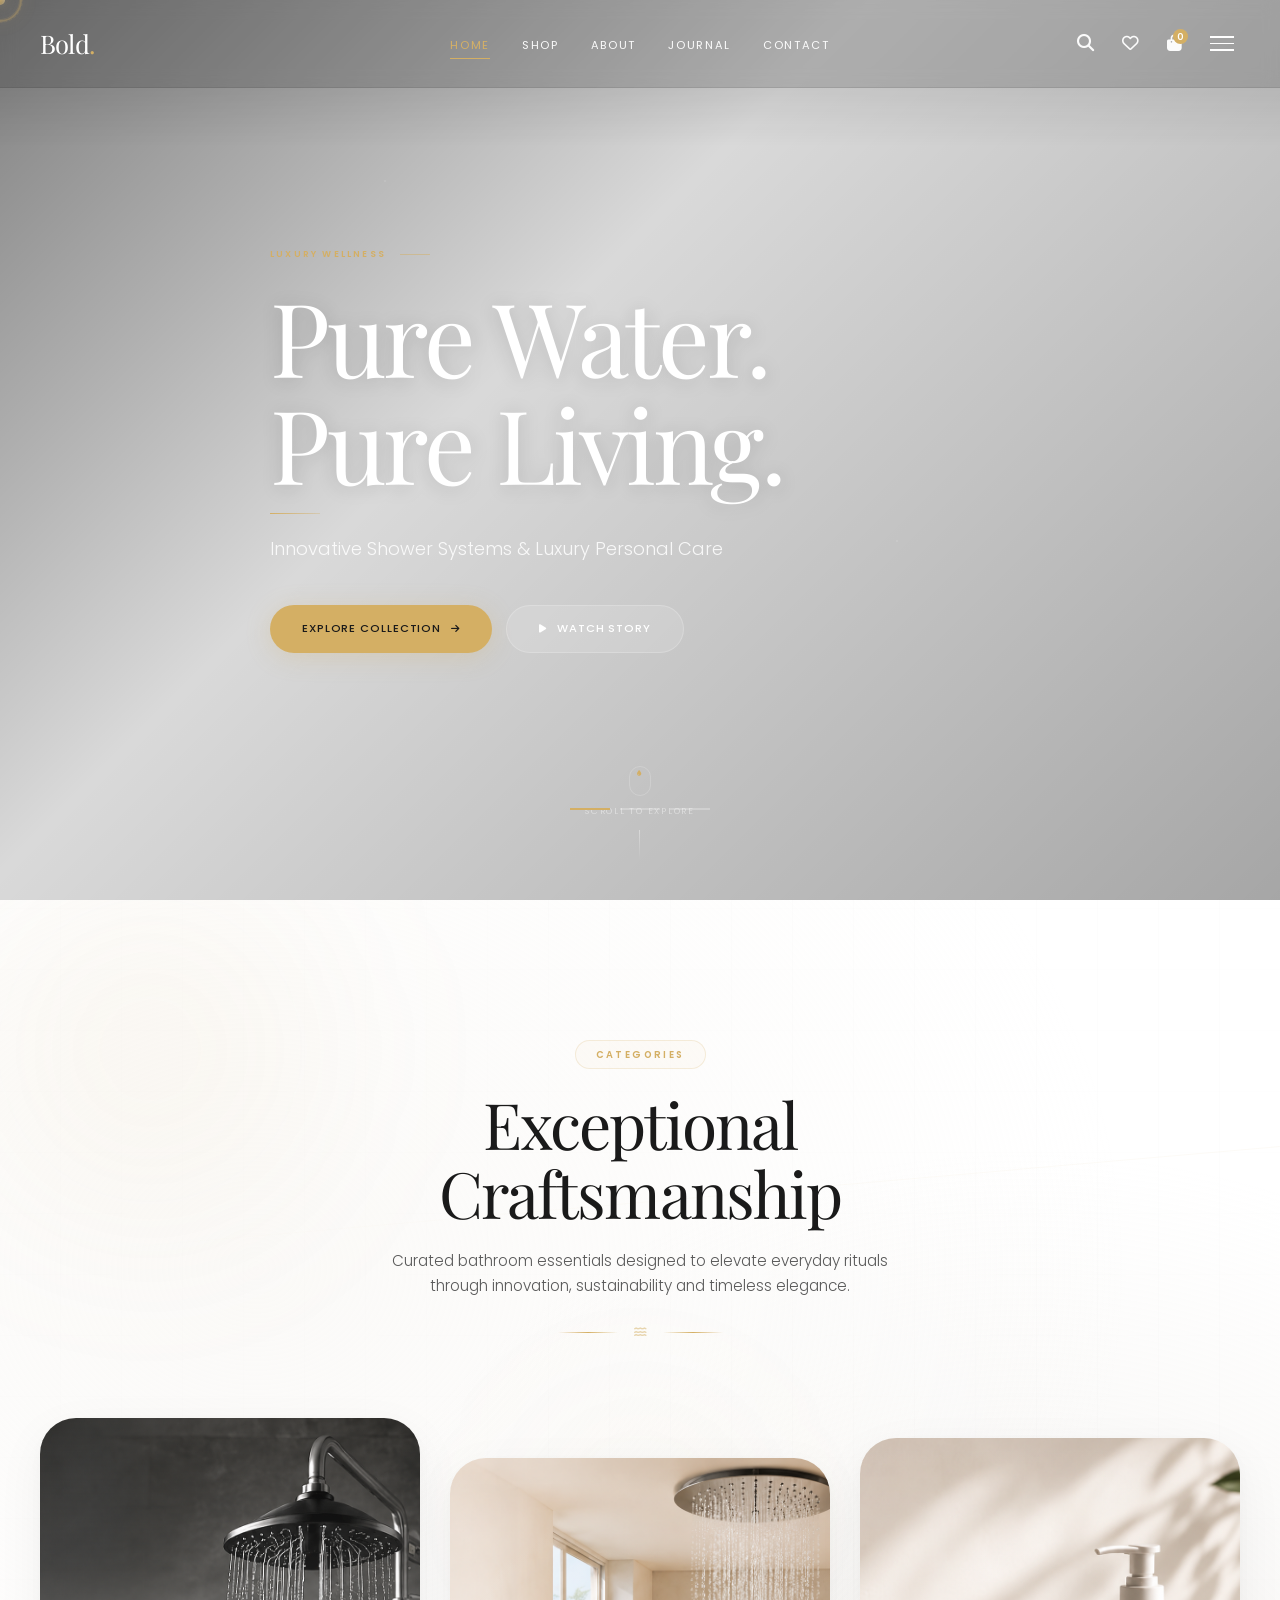
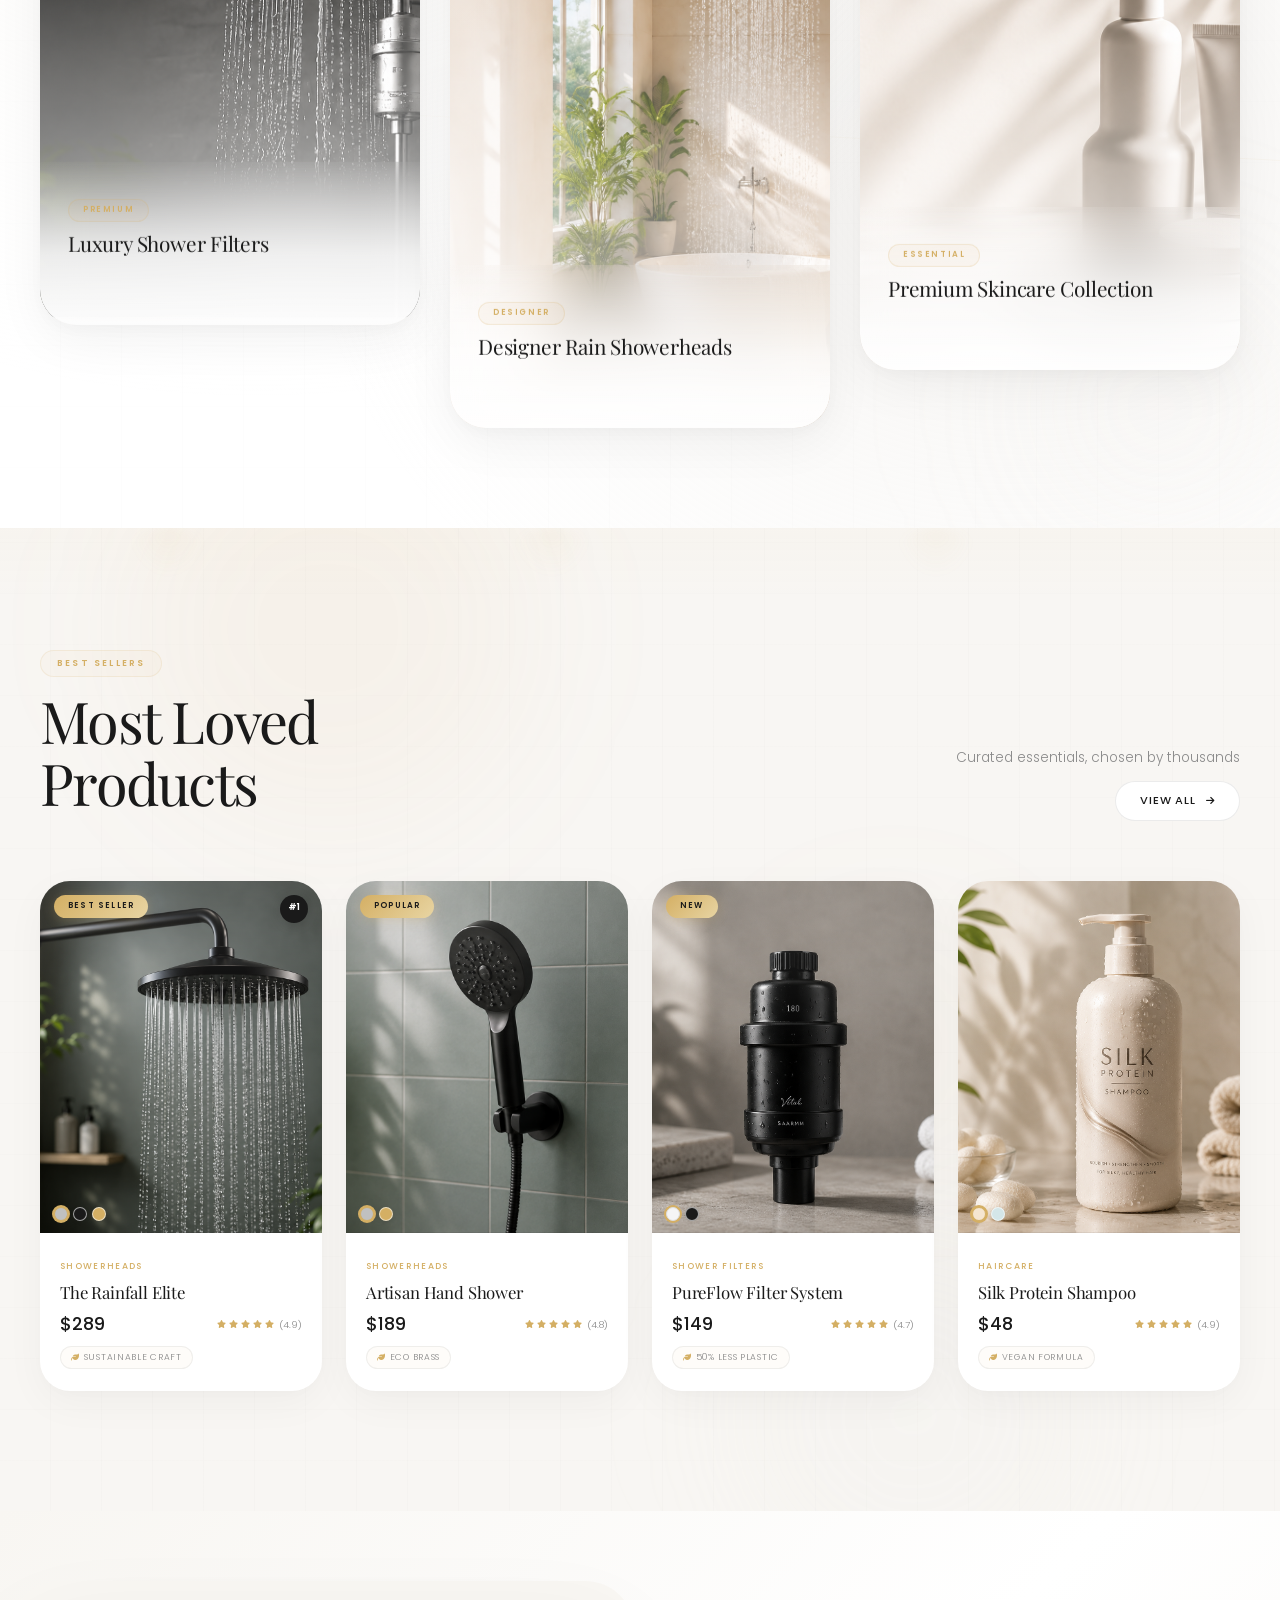
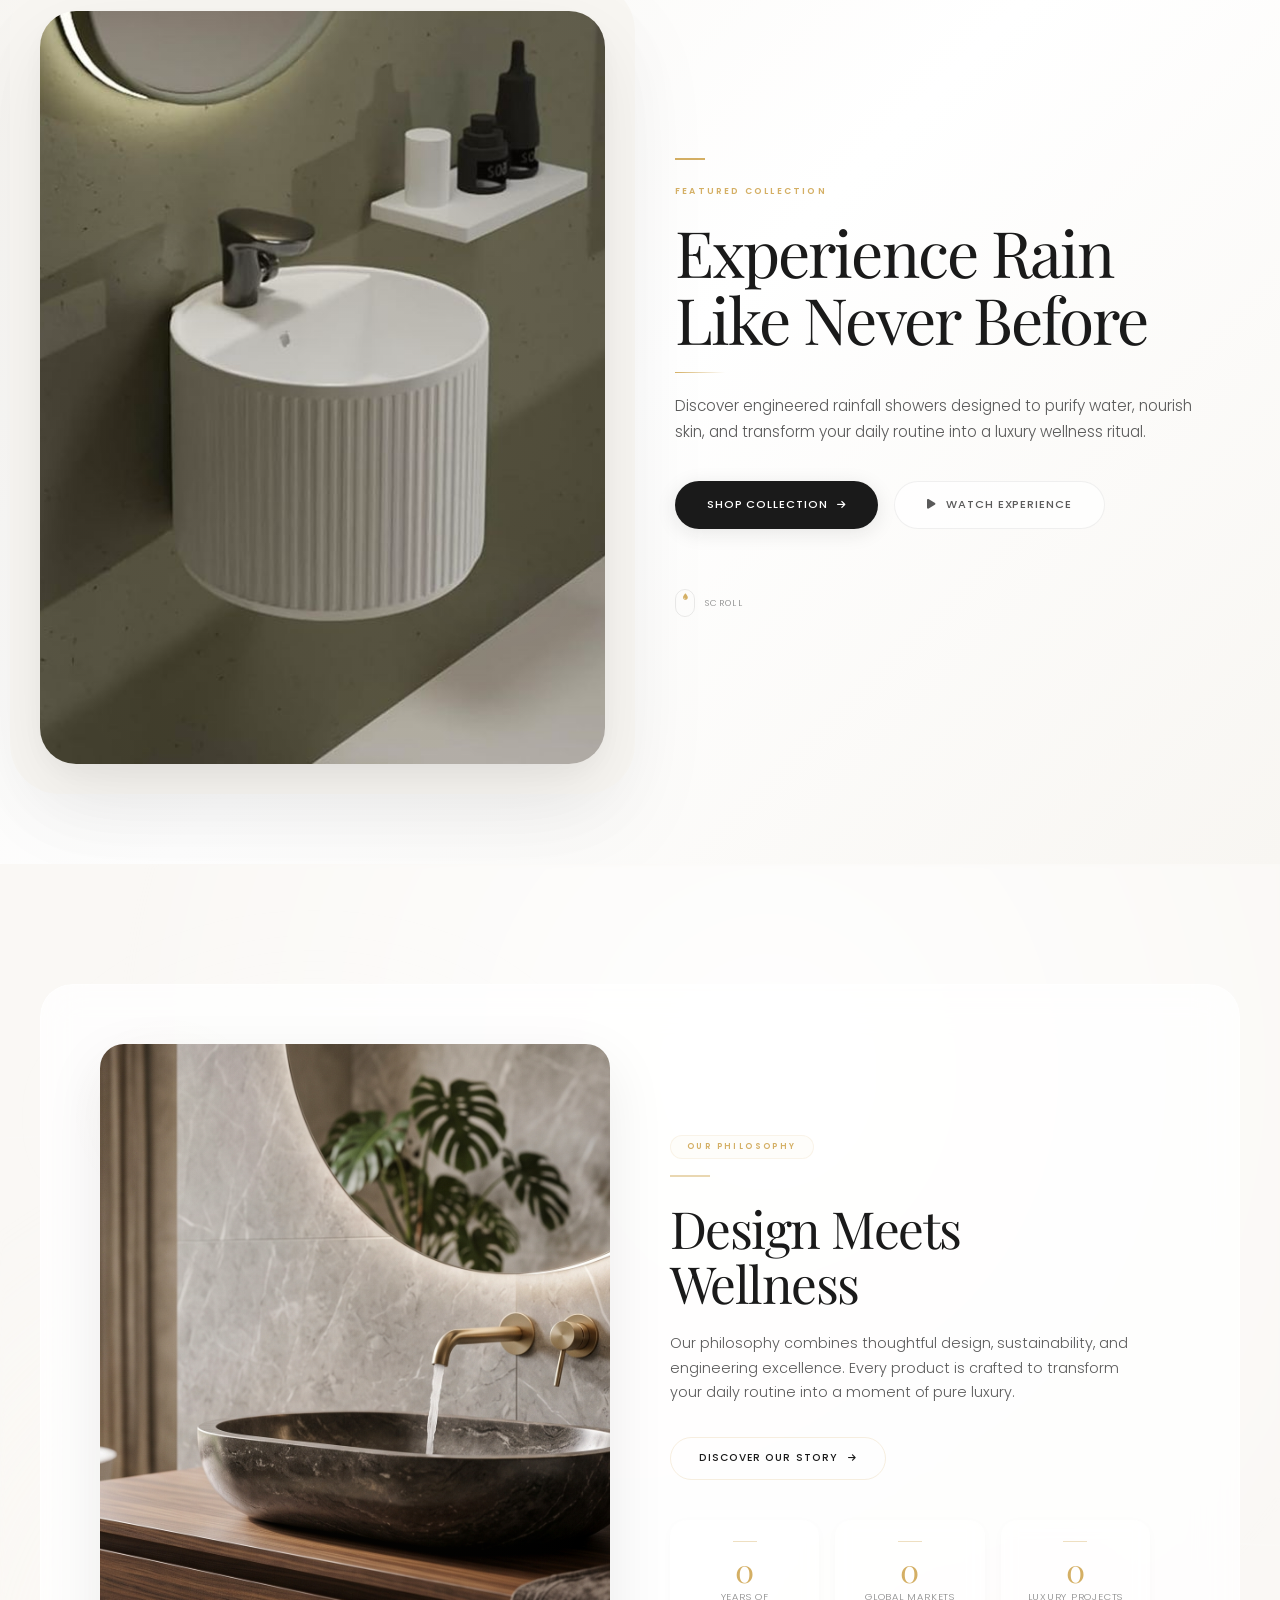
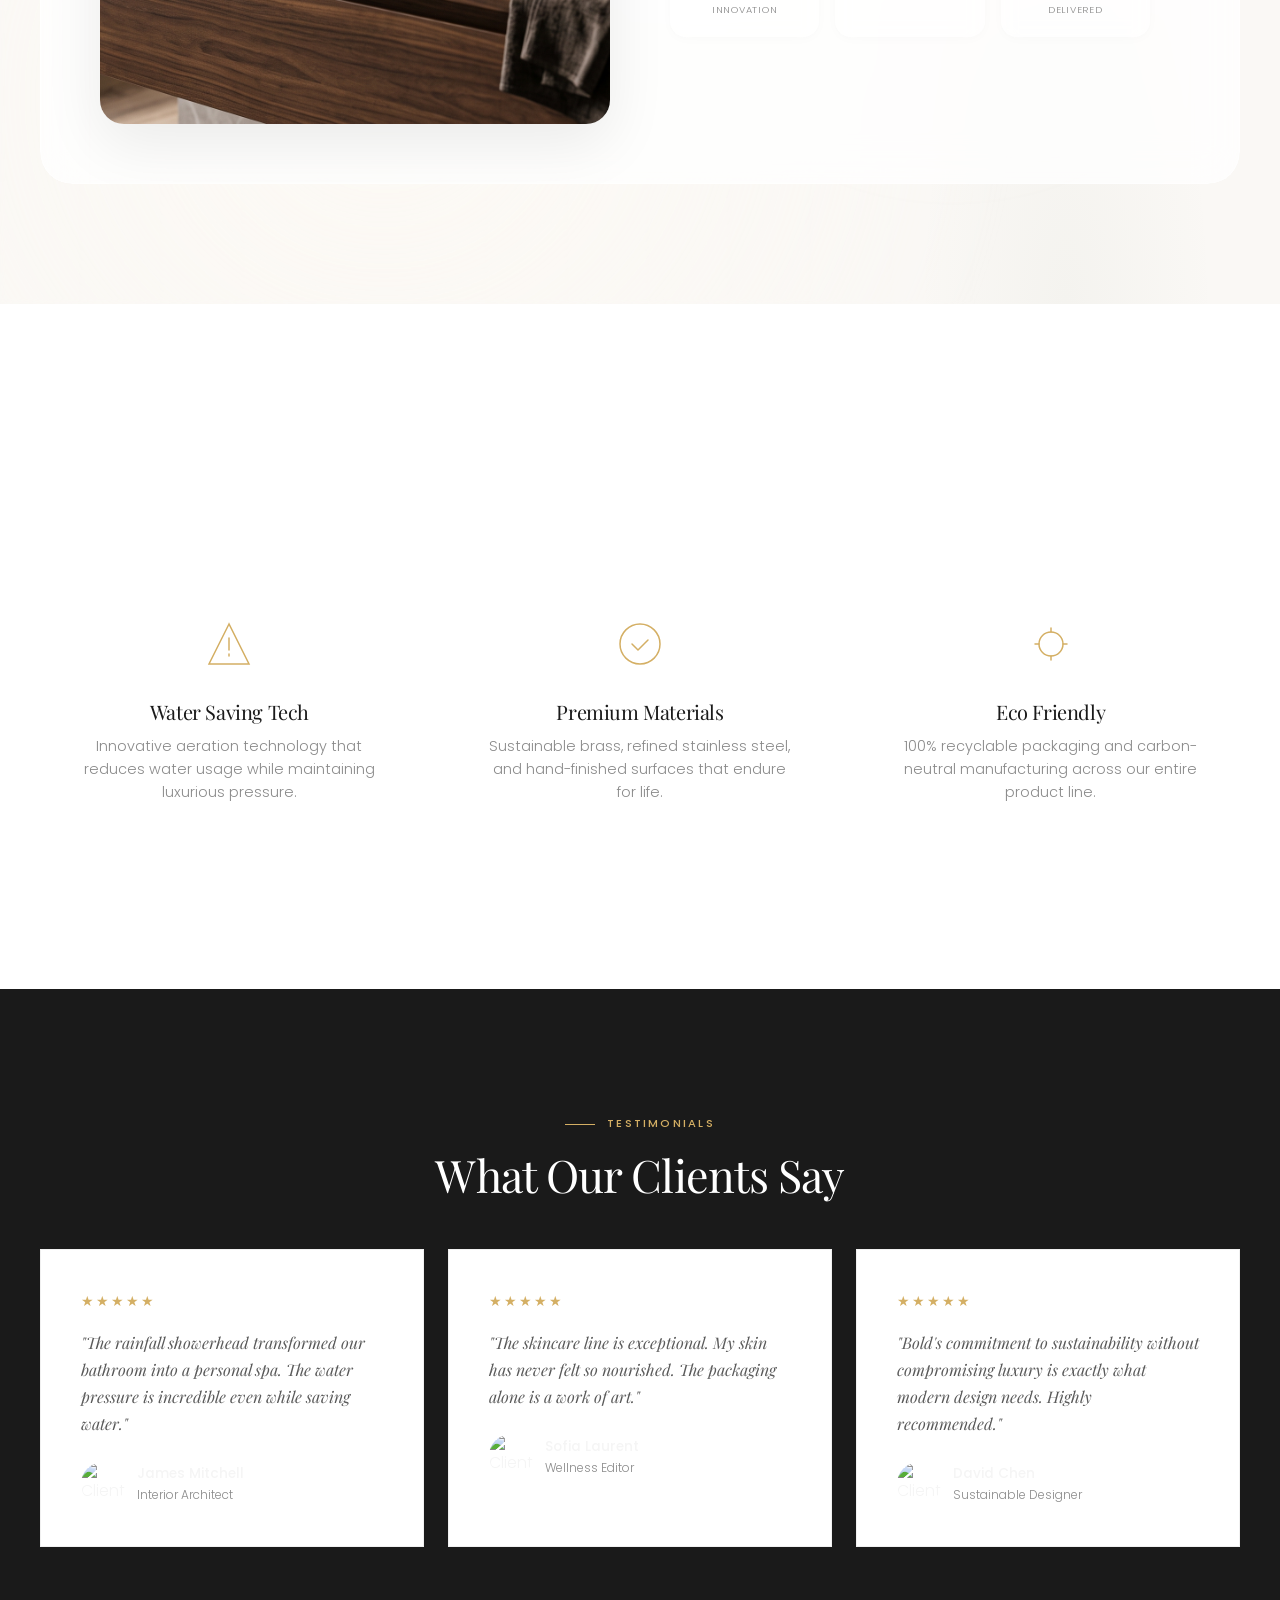
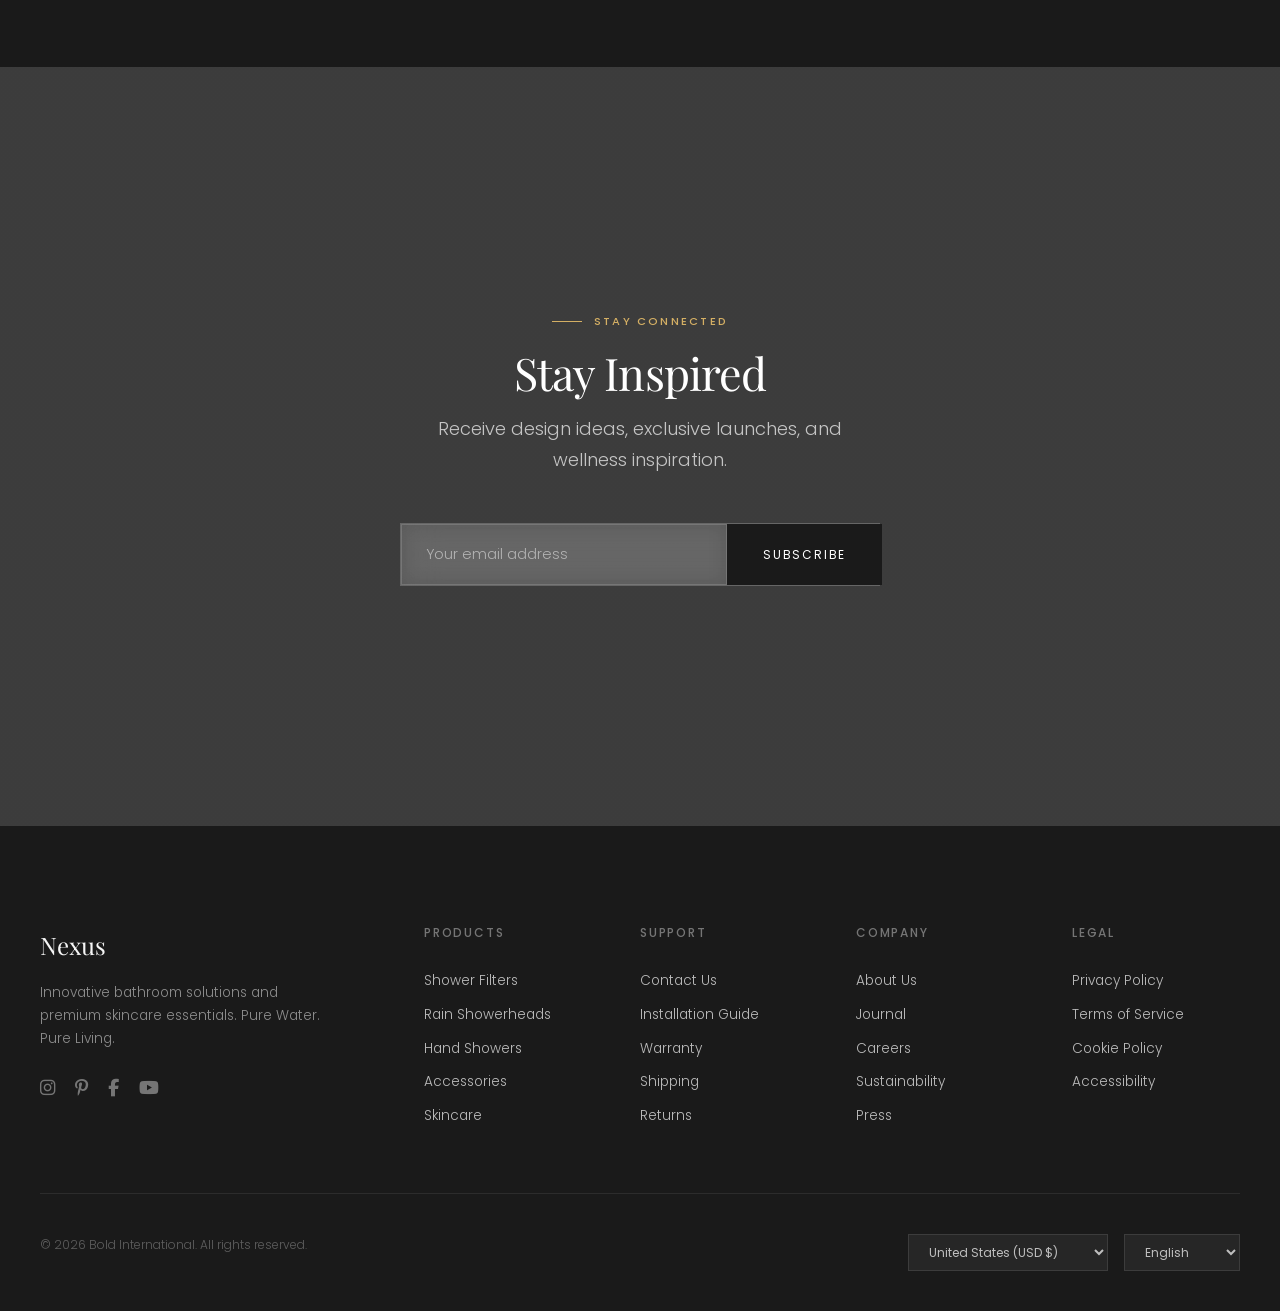
==== index.html @ 4f25de7c "Initial commit" ====
<!DOCTYPE html>
<html lang="en" class="overflow-hidden">
<head>
  <meta charset="UTF-8">
  <meta name="viewport" content="width=device-width, initial-scale=1.0">
  <title>Bold International — Luxury Bathroom Solutions & Premium Skincare</title>
  <meta name="description" content="Innovative shower systems, rain showerheads, and luxury personal care. Pure Water. Pure Living.">
  <link rel="stylesheet" href="https://cdn.jsdelivr.net/npm/bootstrap@5.3.2/dist/css/bootstrap.min.css">
  <link rel="stylesheet" href="https://cdnjs.cloudflare.com/ajax/libs/font-awesome/6.5.1/css/all.min.css">
  <link rel="stylesheet" href="css/style.css">
</head>
<body>

  <!-- Page Loader -->
  <div class="page-loader" id="pageLoader">
    <div class="loader-logo">Nexus</div>
  </div>

  <!-- Custom Cursor -->
  <div class="cursor-dot" id="cursorDot"></div>
  <div class="cursor-ring" id="cursorRing"></div>

  <!-- Announcement Bar -->
  <!-- <div class="announcement-bar" id="announcementBar">
    <div class="announcement-track">
      <span>Free shipping on orders over <strong>$200</strong></span>
      <span>Subscribe for <strong>10% off</strong> your first order</span>
      <span>Complimentary samples with every purchase</span>
      <span>Free shipping on orders over <strong>$200</strong></span>
      <span>Subscribe for <strong>10% off</strong> your first order</span>
      <span>Complimentary samples with every purchase</span>
    </div>
  </div> -->

  <!-- Navigation -->
  <nav class="navbar" id="navbar">
    <div class="container-premium">
      <div class="navbar-inner">
        <div class="nav-left">
          <a href="index.html" class="navbar-brand">Bold<span>.</span></a>
        </div>
        <ul class="nav-links" id="navLinks">
          <li><a href="index.html" class="active">Home</a></li>
          <li>
            <a href="shop.html">Shop</a>
            <div class="mega-menu">
              <div class="mega-menu-grid">
                <div class="mega-menu-col">
                  <h4>Shower Products</h4>
                  <a href="shop.html">Shower Filters <span class="count">(5)</span></a>
                  <div class="mega-menu-sub">
                    <a href="shop.html">Premium Filter Systems</a>
                    <a href="shop.html">Replacement Cartridges</a>
                    <a href="shop.html">Vitamin C Filters</a>
                    <a href="shop.html">Hard Water Filters</a>
                    <a href="shop.html">Filter Accessories</a>
                  </div>
                  <a href="shop.html" style="margin-top:12px;">Showerheads <span class="count">(5)</span></a>
                  <div class="mega-menu-sub">
                    <a href="shop.html">Rain Showerheads</a>
                    <a href="shop.html">Hand Showers</a>
                    <a href="shop.html">Dual Shower Systems</a>
                    <a href="shop.html">Waterfall Showerheads</a>
                    <a href="shop.html">Wall-Mounted Showerheads</a>
                  </div>
                </div>
                <div class="mega-menu-col">
                  <h4>Complementary Products</h4>
                  <h4 style="margin-top:16px;font-size:0.6rem;">Skincare &amp; Haircare</h4>
                  <a href="shop.html">Shampoo</a>
                  <a href="shop.html">Conditioner</a>
                  <a href="shop.html">Shower Gel</a>
                  <a href="shop.html">Hair Oil</a>
                  <a href="shop.html">Moisturizer</a>
                </div>
              </div>
              <div class="mega-menu-featured">
                <img src="https://images.unsplash.com/photo-1606107557195-0e29a4b5b4aa?w=120&h=120&fit=crop" alt="Featured" loading="lazy">
                <div>
                  <strong>The Rainfall Elite</strong>
                  Shop our best-selling showerhead
                </div>
              </div>
            </div>
          </li>
          <li><a href="about.html">About</a></li>
          <li><a href="blog.html">Journal</a></li>
          <li><a href="contact.html">Contact</a></li>
        </ul>
        <div class="nav-right">
          <div class="nav-actions">
            <button aria-label="Search" id="searchToggle"><i class="fas fa-search"></i></button>
            <a href="wishlist.html" aria-label="Wishlist"><i class="far fa-heart"></i></a>
            <button aria-label="Cart" id="cartToggle">
              <i class="fas fa-shopping-bag"></i>
              <span class="cart-badge">0</span>
            </button>
            <button class="hamburger" id="hamburger" aria-label="Menu">
              <span></span><span></span><span></span>
            </button>
          </div>
        </div>
      </div>
    </div>
  </nav>

  <!-- Search Overlay -->
  <div class="search-overlay" id="searchOverlay">
    <button class="search-overlay-close" id="searchClose"><i class="fas fa-times"></i></button>
    <div class="search-overlay-inner">
      <div class="search-overlay-input-wrap">
        <input type="text" class="search-overlay-input" placeholder="What are you looking for?" id="searchInput">
      </div>
      <div class="search-suggestions">
        <span>Trending</span>
        <a href="shop.html">Rain Showerheads</a>
        <a href="shop.html">Shower Filters</a>
        <a href="shop.html">Premium Skincare</a>
        <a href="shop.html">Gift Sets</a>
      </div>
    </div>
  </div>

  <!-- Mobile Overlay -->
  <div class="mobile-overlay" id="mobileOverlay">
    <div class="mobile-nav-links">
      <a href="index.html" class="active"><small>01</small>Home</a>
      <a href="shop.html"><small>02</small>Shop</a>
      <a href="about.html"><small>03</small>About</a>
      <a href="blog.html"><small>04</small>Journal</a>
      <a href="contact.html"><small>05</small>Contact</a>
    </div>
    <div class="mobile-nav-bottom">
      <a href="login.html">Sign In</a>
      <a href="#">Instagram</a>
      <a href="#">Pinterest</a>
    </div>
  </div>

  <!-- ============================================
       HERO SECTION
       ============================================ -->
  <section class="hero" id="hero">
    <div class="hero-slider" id="heroSlider">
      <div class="hero-slide active" data-index="0">
        <video autoplay muted loop playsinline poster="https://images.unsplash.com/photo-1600566753086-00f18f6b0352?w=1920&h=1080&fit=crop">
          <source src="assets/videos/video1.mp4" type="video/mp4">
        </video>
      </div>
      <div class="hero-slide" data-index="1">
        <video autoplay muted loop playsinline poster="https://images.unsplash.com/photo-1552321554-5fefe8c9ef14?w=1920&h=1080&fit=crop">
          <source src="assets/videos/video2.mp4" type="video/mp4">
        </video>
      </div>
      <div class="hero-slide" data-index="2">
        <video autoplay muted loop playsinline poster="https://images.unsplash.com/photo-1604014237800-1c9102c219da?w=1920&h=1080&fit=crop">
          <source src="assets/videos/video3.mp4" type="video/mp4">
        </video>
      </div>
    </div>

    <div class="hero-overlay"></div>

    <!-- Ripple Container -->
    <div class="ripple-container">
      <div class="ripple" style="top: 20%; left: 30%;"></div>
      <div class="ripple" style="top: 60%; left: 70%; animation-delay: 1.5s;"></div>
      <div class="ripple" style="top: 40%; left: 50%; animation-delay: 3s;"></div>
    </div>

    <div class="hero-indicators" id="heroIndicators">
      <button class="hero-indicator active" data-slide="0"><span class="fill"></span></button>
      <button class="hero-indicator" data-slide="1"><span class="fill"></span></button>
      <button class="hero-indicator" data-slide="2"><span class="fill"></span></button>
    </div>

    <div class="container-premium hero-content">
      <div class="hero-label-wrap">
        <span class="hero-gold-label">LUXURY WELLNESS</span>
        <div class="hero-label-line"></div>
      </div>
      <h1 class="display-heading">Pure Water.<br>Pure Living.</h1>
      <div class="hero-gold-divider"><span></span></div>
      <p class="body-large">Innovative Shower Systems &amp; Luxury Personal Care</p>
      <div class="hero-cta">
        <a href="shop.html" class="hero-btn hero-btn-primary">Explore Collection <i class="fas fa-arrow-right"></i></a>
        <a href="#brandStory" class="hero-btn hero-btn-glass" onclick="document.getElementById('brandStory').scrollIntoView({behavior:'smooth'});return false;">
          <i class="fas fa-play"></i> Watch Story
        </a>
      </div>
    </div>

    <div class="hero-scroll-indicator">
      <div class="hero-scroll-icon"><i class="fas fa-tint"></i></div>
      <span>Scroll to explore</span>
      <div class="scroll-line"></div>
    </div>
  </section>
  <!-- Cart Drawer -->
  <div class="drawer-overlay" id="drawerOverlay"></div>
  <div class="floating-particles" id="floatingParticles"></div>
  <div class="drawer" id="cartDrawer">
    <div class="drawer-header">
      <h3>Shopping Bag <span id="cartCount">0</span></h3>
      <button class="drawer-close" id="drawerClose"><i class="fas fa-times"></i></button>
    </div>
    <div class="drawer-body" id="drawerBody">
      <div class="drawer-empty" id="drawerEmpty">
        <i class="fas fa-shopping-bag"></i>
        <p>Your bag is empty</p>
        <p class="empty-sub">Add some products to get started</p>
      </div>
      <div class="drawer-items" id="drawerItems" style="display:none;"></div>
    </div>
    <div class="drawer-footer" id="drawerFooter" style="display:none;">
      <div class="drawer-subtotal">
        <span>Subtotal</span>
        <span class="subtotal-amount" id="drawerTotal">$0</span>
      </div>
      <button class="btn-premium btn-primary drawer-checkout">Checkout <i class="fas fa-arrow-right"></i></button>
      <p class="drawer-note">Free shipping on orders over $200</p>
    </div>
  </div>
  <!-- ============================================
       LUXURY CATEGORY SHOWCASE
       ============================================ -->
  <section class="lux-categories">
    <div class="lux-bg-marble"></div>
    <div class="lux-bg-glow lux-glow-1"></div>
    <div class="lux-bg-glow lux-glow-2"></div>
    <div class="lux-bg-glow lux-glow-3"></div>
    <div class="lux-ray lux-ray-1"></div>
    <div class="lux-ray lux-ray-2"></div>

    <div class="container-premium lux-container">
      <div class="lux-header reveal">
        <span class="lux-label">CATEGORIES</span>
        <h2 class="lux-heading">Exceptional<br>Craftsmanship</h2>
        <p class="lux-desc">Curated bathroom essentials designed to elevate everyday rituals through innovation, sustainability and timeless elegance.</p>
        <div class="lux-divider"><span></span><i class="fas fa-water"></i><span></span></div>
      </div>

      <div class="lux-cards">
        <div class="lux-card lux-card-1" data-tilt>
          <div class="lux-card-bg">
            <img src="assets/images/shower1.png" alt="Luxury Shower Filters" loading="lazy">
          </div>
          <div class="lux-card-gradient"></div>
          <div class="lux-card-gold-border"></div>
          <div class="lux-card-particles">
            <span style="top:15%;left:20%;animation-delay:0s"></span>
            <span style="top:30%;right:25%;animation-delay:1.2s"></span>
            <span style="top:50%;left:35%;animation-delay:2.4s"></span>
            <span style="top:70%;right:40%;animation-delay:3.6s"></span>
          </div>
          <div class="lux-card-glass">
            <div class="lux-card-glass-inner">
              <span class="lux-card-tag">Premium</span>
              <h3>Luxury Shower Filters</h3>
              <p>Advanced multi-stage filtration for pure, soft water that transforms every shower into a spa ritual.</p>
              <a href="shop.html" class="lux-card-btn">Explore Collection <i class="fas fa-arrow-right"></i></a>
            </div>
          </div>
        </div>

        <div class="lux-card lux-card-2" data-tilt>
          <div class="lux-card-bg">
            <img src="assets/images/cat-2.png" alt="Designer Rain Showerheads" loading="lazy">
          </div>
          <div class="lux-card-gradient"></div>
          <div class="lux-card-gold-border"></div>
          <div class="lux-card-particles">
            <span style="top:20%;left:30%;animation-delay:0.6s"></span>
            <span style="top:40%;right:15%;animation-delay:1.8s"></span>
            <span style="top:60%;left:25%;animation-delay:3s"></span>
            <span style="top:80%;right:35%;animation-delay:4.2s"></span>
          </div>
          <div class="lux-card-glass">
            <div class="lux-card-glass-inner">
              <span class="lux-card-tag">Designer</span>
              <h3>Designer Rain Showerheads</h3>
              <p>Architectural rainfall systems engineered to replicate nature's most soothing rhythms with precision.</p>
              <a href="shop.html" class="lux-card-btn">Explore Collection <i class="fas fa-arrow-right"></i></a>
            </div>
          </div>
        </div>

        <div class="lux-card lux-card-3" data-tilt>
          <div class="lux-card-bg">
            <img src="assets/images/cat-3.png" alt="Premium Skincare" loading="lazy">
          </div>
          <div class="lux-card-gradient"></div>
          <div class="lux-card-gold-border"></div>
          <div class="lux-card-particles">
            <span style="top:25%;left:15%;animation-delay:0.3s"></span>
            <span style="top:45%;right:30%;animation-delay:1.5s"></span>
            <span style="top:65%;left:40%;animation-delay:2.7s"></span>
            <span style="top:85%;right:20%;animation-delay:3.9s"></span>
          </div>
          <div class="lux-card-glass">
            <div class="lux-card-glass-inner">
              <span class="lux-card-tag">Essential</span>
              <h3>Premium Skincare Collection</h3>
              <p>Clean, botanical formulations designed to nourish and restore, complementing your daily water ritual.</p>
              <a href="shop.html" class="lux-card-btn">Explore Collection <i class="fas fa-arrow-right"></i></a>
            </div>
          </div>
        </div>
      </div>
    </div>
  </section>

  <!-- ============================================
       BEST SELLERS — APPLE-STYLE SHOWCASE
       ============================================ -->
  <section class="bs-section">
    <!-- Shower water fall effect -->
    <div class="bs-waterfall">
      <div class="bs-waterfall-stream"></div>
      <div class="bs-waterfall-stream" style="left:15%;animation-delay:0.3s;width:2px"></div>
      <div class="bs-waterfall-stream" style="left:30%;animation-delay:0.8s;width:1px"></div>
      <div class="bs-waterfall-stream" style="left:50%;animation-delay:0.1s;width:3px"></div>
      <div class="bs-waterfall-stream" style="left:65%;animation-delay:0.6s;width:1.5px"></div>
      <div class="bs-waterfall-stream" style="left:80%;animation-delay:0.4s;width:2px"></div>
      <div class="bs-waterfall-stream" style="left:92%;animation-delay:0.9s;width:1px"></div>
      <div class="bs-waterfall-mist" style="left:10%"></div>
      <div class="bs-waterfall-mist" style="left:40%;animation-delay:1s"></div>
      <div class="bs-waterfall-mist" style="left:70%;animation-delay:0.5s"></div>
      <div class="bs-waterfall-droplet" style="left:8%;animation-delay:0.2s;width:3px;height:5px"></div>
      <div class="bs-waterfall-droplet" style="left:22%;animation-delay:1.5s;width:5px;height:7px"></div>
      <div class="bs-waterfall-droplet" style="left:38%;animation-delay:0.7s;width:4px;height:5px"></div>
      <div class="bs-waterfall-droplet" style="left:55%;animation-delay:2s;width:3px;height:6px"></div>
      <div class="bs-waterfall-droplet" style="left:72%;animation-delay:1.2s;width:5px;height:5px"></div>
      <div class="bs-waterfall-droplet" style="left:88%;animation-delay:0.4s;width:4px;height:7px"></div>
    </div>
    <div class="bs-bg-pattern"></div>
    <div class="bs-bg-orbs">
      <div class="bs-orb bs-orb-1"></div>
      <div class="bs-orb bs-orb-2"></div>
      <div class="bs-orb bs-orb-3"></div>
    </div>

    <div class="container-premium">
      <div class="bs-header">
        <div class="bs-header-left">
          <span class="bs-label">BEST SELLERS</span>
          <h2 class="bs-heading">Most Loved<br>Products</h2>
        </div>
        <div class="bs-header-right">
          <p class="bs-sub">Curated essentials, chosen by thousands</p>
          <a href="shop.html" class="bs-view-all">
            <span>View All</span>
            <i class="fas fa-arrow-right"></i>
          </a>
        </div>
      </div>

      <div class="bs-track" id="bsTrack">
        <!-- Card 1 -->
        <div class="bs-card" data-index="0">
          <div class="bs-card-inner">
            <div class="bs-card-image">
              <div class="bs-card-glow"></div>
              <div class="bs-card-reflect"></div>
              <img src="assets/images/prd-1.png" alt="The Rainfall Elite" loading="lazy">
              <div class="bs-card-actions">
                <button class="bs-wishlist" aria-label="Wishlist"><i class="far fa-heart"></i></button>
                <button class="bs-quickview" aria-label="Quick view"><i class="far fa-eye"></i></button>
                <button class="bs-compare" aria-label="Compare"><i class="fas fa-exchange-alt"></i></button>
              </div>
              <div class="bs-card-badge">Best Seller</div>
              <div class="bs-card-ribbon">#1</div>
              <div class="bs-quick-add">
                <button class="bs-atc">Quick Add <i class="fas fa-shopping-bag"></i></button>
              </div>
              <div class="bs-color-variants">
                <span style="background:#C0C0C0" data-color="Chrome" class="active"></span>
                <span style="background:#1A1A1A" data-color="Matte Black"></span>
                <span style="background:#D4AF64" data-color="Gold"></span>
              </div>
            </div>
            <div class="bs-card-info">
              <span class="bs-card-cat">Showerheads</span>
              <h3>The Rainfall Elite</h3>
              <div class="bs-card-price-row">
                <span class="bs-card-price">$289</span>
                <div class="bs-card-rating">
                  <i class="fas fa-star"></i><i class="fas fa-star"></i><i class="fas fa-star"></i><i class="fas fa-star"></i><i class="fas fa-star"></i>
                  <span>(4.9)</span>
                </div>
              </div>
              <span class="bs-card-eco"><i class="fas fa-leaf"></i> Sustainable Craft</span>
            </div>
          </div>
          <div class="bs-card-light"></div>
        </div>

        <!-- Card 2 -->
        <div class="bs-card" data-index="1">
          <div class="bs-card-inner">
            <div class="bs-card-image">
              <div class="bs-card-glow"></div>
              <div class="bs-card-reflect"></div>
              <img src="assets/images/prd-2.png" alt="Artisan Hand Shower" loading="lazy">
              <div class="bs-card-actions">
                <button class="bs-wishlist" aria-label="Wishlist"><i class="far fa-heart"></i></button>
                <button class="bs-quickview" aria-label="Quick view"><i class="far fa-eye"></i></button>
                <button class="bs-compare" aria-label="Compare"><i class="fas fa-exchange-alt"></i></button>
              </div>
              <div class="bs-card-badge">Popular</div>
              <div class="bs-quick-add">
                <button class="bs-atc">Quick Add <i class="fas fa-shopping-bag"></i></button>
              </div>
              <div class="bs-color-variants">
                <span style="background:#C0C0C0" data-color="Chrome" class="active"></span>
                <span style="background:#D4AF64" data-color="Gold"></span>
              </div>
            </div>
            <div class="bs-card-info">
              <span class="bs-card-cat">Showerheads</span>
              <h3>Artisan Hand Shower</h3>
              <div class="bs-card-price-row">
                <span class="bs-card-price">$189</span>
                <div class="bs-card-rating">
                  <i class="fas fa-star"></i><i class="fas fa-star"></i><i class="fas fa-star"></i><i class="fas fa-star"></i><i class="fas fa-star"></i>
                  <span>(4.8)</span>
                </div>
              </div>
              <span class="bs-card-eco"><i class="fas fa-leaf"></i> Eco Brass</span>
            </div>
          </div>
          <div class="bs-card-light"></div>
        </div>

        <!-- Card 3 -->
        <div class="bs-card" data-index="2">
          <div class="bs-card-inner">
            <div class="bs-card-image">
              <div class="bs-card-glow"></div>
              <div class="bs-card-reflect"></div>
              <img src="assets/images/prd-3.png" alt="PureFlow Filter System" loading="lazy">
              <div class="bs-card-actions">
                <button class="bs-wishlist" aria-label="Wishlist"><i class="far fa-heart"></i></button>
                <button class="bs-quickview" aria-label="Quick view"><i class="far fa-eye"></i></button>
                <button class="bs-compare" aria-label="Compare"><i class="fas fa-exchange-alt"></i></button>
              </div>
              <div class="bs-card-badge">New</div>
              <div class="bs-quick-add">
                <button class="bs-atc">Quick Add <i class="fas fa-shopping-bag"></i></button>
              </div>
              <div class="bs-color-variants">
                <span style="background:#F5F5F5;border-color:#ddd" data-color="White" class="active"></span>
                <span style="background:#1A1A1A" data-color="Matte Black"></span>
              </div>
            </div>
            <div class="bs-card-info">
              <span class="bs-card-cat">Shower Filters</span>
              <h3>PureFlow Filter System</h3>
              <div class="bs-card-price-row">
                <span class="bs-card-price">$149</span>
                <div class="bs-card-rating">
                  <i class="fas fa-star"></i><i class="fas fa-star"></i><i class="fas fa-star"></i><i class="fas fa-star"></i><i class="fas fa-star"></i>
                  <span>(4.7)</span>
                </div>
              </div>
              <span class="bs-card-eco"><i class="fas fa-leaf"></i> 50% Less Plastic</span>
            </div>
          </div>
          <div class="bs-card-light"></div>
        </div>

        <!-- Card 4 -->
        <div class="bs-card" data-index="3">
          <div class="bs-card-inner">
            <div class="bs-card-image">
              <div class="bs-card-glow"></div>
              <div class="bs-card-reflect"></div>
              <img src="assets/images/prd-4.png" alt="Silk Protein Shampoo" loading="lazy">
              <div class="bs-card-actions">
                <button class="bs-wishlist" aria-label="Wishlist"><i class="far fa-heart"></i></button>
                <button class="bs-quickview" aria-label="Quick view"><i class="far fa-eye"></i></button>
                <button class="bs-compare" aria-label="Compare"><i class="fas fa-exchange-alt"></i></button>
              </div>
              <div class="bs-quick-add">
                <button class="bs-atc">Quick Add <i class="fas fa-shopping-bag"></i></button>
              </div>
              <div class="bs-color-variants">
                <span style="background:#F5E6D0" data-color="Rice Water" class="active"></span>
                <span style="background:#D4E6E8" data-color="Aloe Vera"></span>
              </div>
            </div>
            <div class="bs-card-info">
              <span class="bs-card-cat">Haircare</span>
              <h3>Silk Protein Shampoo</h3>
              <div class="bs-card-price-row">
                <span class="bs-card-price">$48</span>
                <div class="bs-card-rating">
                  <i class="fas fa-star"></i><i class="fas fa-star"></i><i class="fas fa-star"></i><i class="fas fa-star"></i><i class="fas fa-star"></i>
                  <span>(4.9)</span>
                </div>
              </div>
              <span class="bs-card-eco"><i class="fas fa-leaf"></i> Vegan Formula</span>
            </div>
          </div>
          <div class="bs-card-light"></div>
        </div>
      </div>
    </div>
  </section>

  <!-- ============================================
       SPLIT-SCREEN HERO — FEATURED COLLECTION
       ============================================ -->
  <section class="fc-section">
    <div class="fc-bg-gradient"></div>

    <div class="fc-container">
      <!-- LEFT — Cinematic Visual -->
      <div class="fc-visual" id="fcVisual">
        <div class="fc-visual-bg"></div>
        <div class="fc-visual-frame">
          <div class="fc-frame-glow"></div>
          <div class="fc-frame-inner">
            <img src="assets/images/washbasin.jpg" alt="Luxury Rainfall Shower" loading="lazy">
            <!-- Waterfall overlay streams -->
            <div class="fc-waterfall">
              <span style="left:20%;animation-delay:0s;width:2px"></span>
              <span style="left:35%;animation-delay:0.6s;width:1.5px"></span>
              <span style="left:50%;animation-delay:1.2s;width:3px"></span>
              <span style="left:65%;animation-delay:0.3s;width:1px"></span>
              <span style="left:80%;animation-delay:0.9s;width:2.5px"></span>
            </div>
            <!-- Drifting mist -->
            <div class="fc-mist fc-mist-1"></div>
            <div class="fc-mist fc-mist-2"></div>
            <!-- Floating sparkle particles -->
            <div class="fc-sparkles">
              <span style="top:15%;left:10%;animation-delay:0s"></span>
              <span style="top:30%;left:70%;animation-delay:1.5s"></span>
              <span style="top:50%;left:20%;animation-delay:3s"></span>
              <span style="top:70%;left:80%;animation-delay:0.8s"></span>
              <span style="top:85%;left:35%;animation-delay:2.2s"></span>
              <span style="top:10%;left:55%;animation-delay:4s"></span>
              <span style="top:60%;left:60%;animation-delay:1.8s"></span>
              <span style="top:40%;left:40%;animation-delay:3.5s"></span>
            </div>
            <!-- Water droplets -->
            <div class="fc-droplets">
              <span style="left:15%;animation-delay:0s"></span>
              <span style="left:40%;animation-delay:2s"></span>
              <span style="left:60%;animation-delay:4s"></span>
              <span style="left:85%;animation-delay:1s"></span>
            </div>
          </div>
          <!-- Water ripple extending from image -->
          <div class="fc-ripple-extend"></div>
        </div>
      </div>

      <!-- RIGHT — Editorial Content -->
      <div class="fc-content">
        <div class="fc-content-inner">
          <div class="fc-label-line"></div>
          <span class="fc-label">FEATURED COLLECTION</span>

          <h2 class="fc-heading">Experience Rain<br>Like Never Before</h2>

          <div class="fc-gold-divider"><span></span></div>

          <p class="fc-desc">Discover engineered rainfall showers designed to purify water, nourish skin, and transform your daily routine into a luxury wellness ritual.</p>

          <div class="fc-cta">
            <a href="product.html" class="fc-btn fc-btn-primary">
              Shop Collection <i class="fas fa-arrow-right"></i>
            </a>
            <a href="#brandStory" class="fc-btn fc-btn-glass" onclick="document.getElementById('brandStory').scrollIntoView({behavior:'smooth'});return false;">
              <i class="fas fa-play"></i> Watch Experience
            </a>
          </div>

          <!-- Scroll indicator -->
          <div class="fc-scroll">
            <div class="fc-scroll-drop"><i class="fas fa-tint"></i></div>
            <span class="fc-scroll-text">Scroll</span>
          </div>
        </div>
      </div>
    </div>
  </section>

  <!-- ============================================
       PHILOSOPHY — LUXURY EDITORIAL
       ============================================ -->
  <section class="ph-section" id="brandStory">
    <div class="ph-bg">
      <div class="ph-bg-marble"></div>
      <div class="ph-bg-mist ph-mist-1"></div>
      <div class="ph-bg-mist ph-mist-2"></div>
      <div class="ph-bg-ray ph-ray-1"></div>
      <div class="ph-bg-ray ph-ray-2"></div>
      <div class="ph-bg-plant"></div>
    </div>

    <div class="ph-container">
      <div class="ph-panel">
        <div class="ph-panel-bg"></div>
        <div class="ph-panel-glow"></div>

        <div class="ph-grid">
          <!-- LEFT — Editorial Image -->
          <div class="ph-visual" id="phVisual">
            <div class="ph-visual-frame">
              <div class="ph-visual-inner">
                <img src="assets/images/Washbasin_premium_level_image_2K_202607190117.jpeg" alt="Luxury Bathroom" loading="lazy">
                <div class="ph-water-flow">
                  <span style="left:30%;animation-delay:0s"></span>
                  <span style="left:50%;animation-delay:0.6s"></span>
                  <span style="left:70%;animation-delay:1.2s"></span>
                </div>
                <div class="ph-steam">
                  <span style="left:20%;top:40%;animation-delay:0s"></span>
                  <span style="left:55%;top:30%;animation-delay:2s"></span>
                  <span style="left:75%;top:50%;animation-delay:4s"></span>
                </div>
                <div class="ph-dust">
                  <span style="left:15%;top:20%;animation-delay:0s"></span>
                  <span style="left:35%;top:60%;animation-delay:1.5s"></span>
                  <span style="left:65%;top:25%;animation-delay:3s"></span>
                  <span style="left:85%;top:70%;animation-delay:0.8s"></span>
                  <span style="left:45%;top:80%;animation-delay:2.5s"></span>
                </div>
              </div>
              <div class="ph-visual-glow"></div>
            </div>
          </div>

          <!-- RIGHT — Content -->
          <div class="ph-content">
            <div class="ph-content-inner">
              <span class="ph-label">OUR PHILOSOPHY</span>
              <div class="ph-gold-line"></div>

              <h2 class="ph-heading">Design Meets<br>Wellness</h2>

              <div class="ph-radial-glow"></div>

              <p class="ph-desc">Our philosophy combines thoughtful design, sustainability, and engineering excellence. Every product is crafted to transform your daily routine into a moment of pure luxury.</p>

              <a href="about.html" class="ph-btn">
                <span>Discover Our Story</span>
                <i class="fas fa-arrow-right"></i>
              </a>

              <!-- Metric Cards -->
              <div class="ph-metrics">
                <div class="ph-metric">
                  <div class="ph-metric-line"></div>
                  <div class="ph-metric-number" data-count="15">0</div>
                  <div class="ph-metric-label">Years of Innovation</div>
                </div>
                <div class="ph-metric">
                  <div class="ph-metric-line"></div>
                  <div class="ph-metric-number" data-count="50">0</div>
                  <div class="ph-metric-label">Global Markets</div>
                </div>
                <div class="ph-metric">
                  <div class="ph-metric-line"></div>
                  <div class="ph-metric-number" data-count="200">0</div>
                  <div class="ph-metric-label">Luxury Projects Delivered</div>
                </div>
              </div>
            </div>
          </div>
        </div>
      </div>
    </div>
  </section>

  <!-- ============================================
       PRODUCT HIGHLIGHTS
       ============================================ -->
  <section class="section section-highlights">
    <div class="container-premium">
      <div class="text-center mb-5 reveal">
        <span class="section-label">Why Bold</span>
        <h2 class="heading-lg">Built Different</h2>
      </div>
      <div class="highlights-grid">
        <div class="highlight-card reveal">
          <div class="highlight-icon">
            <svg viewBox="0 0 48 48"><path d="M24 4L4 44h40L24 4z" stroke="currentColor" stroke-width="1.5" fill="none"/><path d="M24 18v12M24 34v2" stroke="currentColor" stroke-width="1.5" fill="none" stroke-linecap="round"/></svg>
          </div>
          <h3>Water Saving Tech</h3>
          <p>Innovative aeration technology that reduces water usage while maintaining luxurious pressure.</p>
        </div>
        <div class="highlight-card reveal" style="transition-delay:0.1s">
          <div class="highlight-icon">
            <svg viewBox="0 0 48 48"><circle cx="24" cy="24" r="20" stroke="currentColor" stroke-width="1.5" fill="none"/><path d="M16 24l6 6 10-10" stroke="currentColor" stroke-width="1.5" fill="none" stroke-linecap="round" stroke-linejoin="round"/></svg>
          </div>
          <h3>Premium Materials</h3>
          <p>Sustainable brass, refined stainless steel, and hand-finished surfaces that endure for life.</p>
        </div>
        <div class="highlight-card reveal" style="transition-delay:0.2s">
          <div class="highlight-icon">
            <svg viewBox="0 0 48 48"><path d="M24 8v4M24 36v4M8 24h4M36 24h4" stroke="currentColor" stroke-width="1.5" fill="none" stroke-linecap="round"/><circle cx="24" cy="24" r="12" stroke="currentColor" stroke-width="1.5" fill="none"/></svg>
          </div>
          <h3>Eco Friendly</h3>
          <p>100% recyclable packaging and carbon-neutral manufacturing across our entire product line.</p>
        </div>
      </div>
    </div>
  </section>

  <!-- ============================================
       TESTIMONIALS
       ============================================ -->
  <section class="section section-dark">
    <div class="container-premium">
      <div class="text-center mb-5 reveal">
        <span class="section-label" style="color: var(--champagne-gold);">Testimonials</span>
        <h2 class="heading-lg" style="color: var(--white);">What Our Clients Say</h2>
      </div>
      <div class="testimonials-grid">
        <div class="testimonial-card reveal">
          <div class="testimonial-stars">★★★★★</div>
          <p class="testimonial-text">"The rainfall showerhead transformed our bathroom into a personal spa. The water pressure is incredible even while saving water."</p>
          <div class="testimonial-author">
            <img src="https://images.unsplash.com/photo-1507003211169-0a1dd7228f2d?w=100&h=100&fit=crop" alt="Client" class="testimonial-avatar" loading="lazy">
            <div>
              <div class="testimonial-name">James Mitchell</div>
              <div class="testimonial-role">Interior Architect</div>
            </div>
          </div>
        </div>
        <div class="testimonial-card reveal" style="transition-delay:0.1s">
          <div class="testimonial-stars">★★★★★</div>
          <p class="testimonial-text">"The skincare line is exceptional. My skin has never felt so nourished. The packaging alone is a work of art."</p>
          <div class="testimonial-author">
            <img src="https://images.unsplash.com/photo-1494790108377-be9c29b29330?w=100&h=100&fit=crop" alt="Client" class="testimonial-avatar" loading="lazy">
            <div>
              <div class="testimonial-name">Sofia Laurent</div>
              <div class="testimonial-role">Wellness Editor</div>
            </div>
          </div>
        </div>
        <div class="testimonial-card reveal" style="transition-delay:0.2s">
          <div class="testimonial-stars">★★★★★</div>
          <p class="testimonial-text">"Bold's commitment to sustainability without compromising luxury is exactly what modern design needs. Highly recommended."</p>
          <div class="testimonial-author">
            <img src="https://images.unsplash.com/photo-1472099645785-5658abf4ff4e?w=100&h=100&fit=crop" alt="Client" class="testimonial-avatar" loading="lazy">
            <div>
              <div class="testimonial-name">David Chen</div>
              <div class="testimonial-role">Sustainable Designer</div>
            </div>
          </div>
        </div>
      </div>
    </div>
  </section>

  <!-- ============================================
       INSTAGRAM GALLERY
       ============================================ -->
  <!-- <section class="section" style="padding-bottom: 0;">
    <div class="container-premium">
      <div class="d-flex justify-between align-center flex-wrap mb-5 reveal">
        <div>
          <span class="section-label">Follow Us</span>
          <h2 class="heading-lg">@bold_international</h2>
        </div>
        <a href="#" class="btn-text">Follow on Instagram <i class="fas fa-arrow-right"></i></a>
      </div>
    </div>
    <div class="instagram-grid">
      <div class="instagram-item reveal">
        <img src="https://images.unsplash.com/photo-1606107557195-0e29a4b5b4aa?w=600&h=600&fit=crop" alt="Rainfall Shower" loading="lazy">
        <div class="instagram-overlay"><span><i class="fab fa-instagram"></i></span></div>
      </div>
      <div class="instagram-item reveal" style="transition-delay:0.05s">
        <img src="https://images.unsplash.com/photo-1604014237800-1c9102c219da?w=600&h=800&fit=crop" alt="Luxury Bath" loading="lazy">
        <div class="instagram-overlay"><span><i class="fab fa-instagram"></i></span></div>
      </div>
      <div class="instagram-item reveal" style="transition-delay:0.1s">
        <img src="https://images.unsplash.com/photo-1620626011761-e35e718c10ef?w=600&h=600&fit=crop" alt="Water Pipe Design" loading="lazy">
        <div class="instagram-overlay"><span><i class="fab fa-instagram"></i></span></div>
      </div>
      <div class="instagram-item reveal" style="transition-delay:0.15s">
        <img src="https://images.unsplash.com/photo-1556228578-0d85b1a4d571?w=600&h=450&fit=crop" alt="Hand Shower" loading="lazy">
        <div class="instagram-overlay"><span><i class="fab fa-instagram"></i></span></div>
      </div>
    </div>
  </section> -->

  <!-- ============================================
       NEWSLETTER
       ============================================ -->
  <section class="section section-dark section-newsletter">
    <div class="container-premium">
      <div class="newsletter reveal">
        <span class="section-label" style="color: var(--champagne-gold);">Stay Connected</span>
        <h2 class="heading-lg" style="color: var(--white);">Stay Inspired</h2>
        <p class="body-large">Receive design ideas, exclusive launches, and wellness inspiration.</p>
        <form class="newsletter-form glass" onsubmit="event.preventDefault(); alert('Thank you for subscribing!');">
          <input type="email" placeholder="Your email address" required>
          <button type="submit">Subscribe</button>
        </form>
      </div>
    </div>
  </section>

  <!-- ============================================
       FOOTER
       ============================================ -->
  <footer class="footer">
    <div class="container-premium">
      <div class="footer-grid">
        <div>
          <div class="footer-brand">Nexus</div>
          <p class="footer-desc">Innovative bathroom solutions and premium skincare essentials. Pure Water. Pure Living.</p>
          <div class="footer-social mt-4">
            <a href="#" aria-label="Instagram"><i class="fab fa-instagram"></i></a>
            <a href="#" aria-label="Pinterest"><i class="fab fa-pinterest-p"></i></a>
            <a href="#" aria-label="Facebook"><i class="fab fa-facebook-f"></i></a>
            <a href="#" aria-label="YouTube"><i class="fab fa-youtube"></i></a>
          </div>
        </div>
        <div>
          <h4>Products</h4>
          <div class="footer-links">
            <a href="shop.html">Shower Filters</a>
            <a href="shop.html">Rain Showerheads</a>
            <a href="shop.html">Hand Showers</a>
            <a href="shop.html">Accessories</a>
            <a href="shop.html">Skincare</a>
          </div>
        </div>
        <div>
          <h4>Support</h4>
          <div class="footer-links">
            <a href="contact.html">Contact Us</a>
            <a href="#">Installation Guide</a>
            <a href="#">Warranty</a>
            <a href="#">Shipping</a>
            <a href="#">Returns</a>
          </div>
        </div>
        <div>
          <h4>Company</h4>
          <div class="footer-links">
            <a href="about.html">About Us</a>
            <a href="blog.html">Journal</a>
            <a href="#">Careers</a>
            <a href="#">Sustainability</a>
            <a href="#">Press</a>
          </div>
        </div>
        <div>
          <h4>Legal</h4>
          <div class="footer-links">
            <a href="#">Privacy Policy</a>
            <a href="#">Terms of Service</a>
            <a href="#">Cookie Policy</a>
            <a href="#">Accessibility</a>
          </div>
        </div>
      </div>
      <div class="footer-bottom">
        <p>&copy; 2026 Bold International. All rights reserved.</p>
        <div class="footer-selectors">
          <select>
            <option>United States (USD $)</option>
            <option>United Kingdom (GBP £)</option>
            <option>European Union (EUR €)</option>
            <option>Japan (JPY ¥)</option>
          </select>
          <select>
            <option>English</option>
            <option>French</option>
            <option>German</option>
            <option>Japanese</option>
          </select>
        </div>
      </div>
    </div>
  </footer>

  <!-- Back to Top -->
  <button class="back-to-top" id="backToTop" aria-label="Back to top">
    <i class="fas fa-arrow-up"></i>
  </button>

  <!-- Toast Container -->
  <div class="toast-container" id="toastContainer"></div>

  <!-- Scripts -->
  <script src="https://cdn.jsdelivr.net/npm/bootstrap@5.3.2/dist/js/bootstrap.bundle.min.js">
  </script>
  <script src="https://cdnjs.cloudflare.com/ajax/libs/gsap/3.12.5/gsap.min.js">
  </script>
  <script src="https://cdnjs.cloudflare.com/ajax/libs/gsap/3.12.5/ScrollTrigger.min.js">
  </script>
  <script src="https://unpkg.com/lenis@1.1.13/dist/lenis.min.js">
  </script>
  <script src="js/main.js"></script>
</body>
</html>
---- css/style.css ----
/* ============================================
   BOLD INTERNATIONAL — Premium Luxury CSS
   ============================================ */

@import url('https://fonts.googleapis.com/css2?family=Playfair+Display:ital,wght@0,400;0,500;0,600;0,700;1,400;1,500&family=Poppins:wght@200;300;400;500;600;700&display=swap');

:root {
  /* Primary */
  --white: #FFFFFF;
  --soft-ivory: #F8F6F3;
  --warm-stone: #E8E4DE;
  --matte-black: #1A1A1A;
  --charcoal-grey: #2C2C2C;

  /* Accent */
  --champagne-gold: #D4AF64;
  --champagne-light: #E8D5A3;
  --frost-blue: #D6E4ED;
  --silver-chrome: #C0C0C0;
  --glass: rgba(255, 255, 255, 0.15);

  /* Functional */
  --text-primary: #1A1A1A;
  --text-secondary: #5A5A5A;
  --text-light: #8A8A8A;
  --text-on-dark: #F5F5F5;
  --border-light: rgba(0, 0, 0, 0.06);
  --border-glass: rgba(255, 255, 255, 0.25);
  --shadow-soft: 0 10px 40px rgba(0, 0, 0, 0.06);
  --shadow-medium: 0 20px 60px rgba(0, 0, 0, 0.1);
  --shadow-glass: 0 8px 32px rgba(0, 0, 0, 0.08);
  --shadow-gold: 0 4px 20px rgba(212, 175, 100, 0.2);

  /* Typography */
  --font-serif: 'Playfair Display', Georgia, serif;
  --font-sans: 'Poppins', -apple-system, BlinkMacSystemFont, 'Segoe UI', sans-serif;

  /* Spacing */
  --section-padding: 120px 0;
  --container-max: 1440px;
  --container-wide: 1680px;

  /* Transitions */
  --ease-out-expo: cubic-bezier(0.19, 1, 0.22, 1);
  --ease-smooth: cubic-bezier(0.25, 0.46, 0.45, 0.94);
  --transition-premium: 0.6s var(--ease-out-expo);
  --transition-fast: 0.3s var(--ease-out-expo);

  /* Glass */
  --glass-bg: rgba(255, 255, 255, 0.08);
  --glass-border: rgba(255, 255, 255, 0.15);
  --glass-blur: 20px;
}

/* ============================================
   RESET & BASE
   ============================================ */

*, *::before, *::after {
  margin: 0;
  padding: 0;
  box-sizing: border-box;
}

html {
  scroll-behavior: smooth;
  -webkit-font-smoothing: antialiased;
  -moz-osx-font-smoothing: grayscale;
}

body {
  font-family: var(--font-sans);
  font-weight: 300;
  color: var(--text-primary);
  background: var(--white);
  overflow-x: hidden;
  line-height: 1.6;
  cursor: none;
}

::selection {
  background: var(--champagne-gold);
  color: var(--white);
}

img {
  max-width: 100%;
  height: auto;
  display: block;
}

a {
  text-decoration: none;
  color: inherit;
  transition: var(--transition-fast);
}

ul { list-style: none; }

/* ============================================
   CUSTOM CURSOR
   ============================================ */

.cursor-dot {
  width: 10px;
  height: 10px;
  background: radial-gradient(circle at 35% 35%, rgba(212,175,100,0.9), rgba(212,175,100,0.4));
  border-radius: 50%;
  position: fixed;
  pointer-events: none;
  z-index: 99999;
  transform: translate(-50%, -50%);
  transition: width 0.3s, height 0.3s, background 0.3s;
  box-shadow: 0 0 12px rgba(212,175,100,0.3), inset 0 2px 4px rgba(255,255,255,0.3);
}

.cursor-dot::after {
  content: '';
  position: absolute;
  top: 2px;
  left: 3px;
  width: 3px;
  height: 3px;
  background: rgba(255,255,255,0.5);
  border-radius: 50%;
}

.cursor-ring {
  width: 44px;
  height: 44px;
  border: 2px solid rgba(212, 175, 100, 0.35);
  border-radius: 50%;
  position: fixed;
  pointer-events: none;
  z-index: 99998;
  transform: translate(-50%, -50%);
  transition: width 0.5s var(--ease-out-expo), height 0.5s var(--ease-out-expo), border-color 0.3s, border-radius 0.3s;
  box-shadow: 
    0 0 20px rgba(212,175,100,0.08),
    inset 0 0 15px rgba(212,175,100,0.04);
}

/* Pipe-like segments on cursor ring */
.cursor-ring::before {
  content: '';
  position: absolute;
  top: -3px;
  left: -3px;
  right: -3px;
  bottom: -3px;
  border: 1px dashed rgba(212, 175, 100, 0.15);
  border-radius: 50%;
  animation: ringSpin 8s linear infinite;
}

@keyframes ringSpin {
  0% { transform: rotate(0deg); }
  100% { transform: rotate(360deg); }
}

.cursor-ring.hover {
  width: 80px;
  height: 80px;
  border-color: var(--champagne-gold);
  background: rgba(212, 175, 100, 0.06);
  border-radius: 50%;
  box-shadow: 0 0 40px rgba(212,175,100,0.15), inset 0 0 25px rgba(212,175,100,0.06);
}

.cursor-ring.hover::before {
  border-color: rgba(212, 175, 100, 0.3);
  animation-duration: 4s;
}

.cursor-ring .ripple-ring {
  position: absolute;
  top: 50%;
  left: 50%;
  width: 100%;
  height: 100%;
  border: 1px solid rgba(212,175,100,0.15);
  border-radius: inherit;
  transform: translate(-50%, -50%) scale(1);
  animation: cursorRipple 2s ease-out infinite;
  pointer-events: none;
}

@keyframes cursorRipple {
  0% { transform: translate(-50%, -50%) scale(1); opacity: 0.5; }
  100% { transform: translate(-50%, -50%) scale(2.5); opacity: 0; }
}

.cursor-ring.hover .ripple-ring {
  animation-duration: 1.2s;
}

/* Water drop cursor trail */
.cursor-droplet {
  position: fixed;
  pointer-events: none;
  z-index: 99996;
  border-radius: 50% 50% 50% 50% / 40% 40% 60% 60%;
  background: radial-gradient(circle at 30% 30%, rgba(212,175,100,0.3), transparent);
  opacity: 0;
  animation: dropletFade 1.2s ease-out forwards;
}

@keyframes dropletFade {
  0% { opacity: 0.5; transform: translateY(0) scale(0.8); }
  50% { opacity: 0.2; }
  100% { opacity: 0; transform: translateY(30px) scale(0.4); }
}

/* Water splash on product hover */
.product-card:hover .cursor-ring {
  --splash-active: 1;
}

/* ============================================
   TYPOGRAPHY
   ============================================ */

h1, h2, h3, h4, h5, h6 {
  font-family: var(--font-serif);
  font-weight: 400;
  line-height: 1.15;
  letter-spacing: -0.02em;
}

.display-heading {
  font-size: clamp(3rem, 8vw, 8rem);
  font-weight: 400;
  line-height: 1.05;
  letter-spacing: -0.03em;
}

.heading-xl {
  font-size: clamp(2.5rem, 5vw, 5.5rem);
  font-weight: 400;
  line-height: 1.1;
  letter-spacing: -0.02em;
}

.heading-lg {
  font-size: clamp(2rem, 3.5vw, 4rem);
  font-weight: 400;
  line-height: 1.15;
}

.heading-md {
  font-size: clamp(1.5rem, 2.5vw, 2.5rem);
  font-weight: 400;
  line-height: 1.2;
}

.heading-sm {
  font-size: clamp(1.125rem, 1.5vw, 1.5rem);
  font-weight: 500;
  line-height: 1.3;
}

.body-large {
  font-size: clamp(1.125rem, 1.2vw, 1.25rem);
  font-weight: 300;
  line-height: 1.7;
  color: var(--text-secondary);
}

.body-regular {
  font-size: clamp(0.9375rem, 1vw, 1rem);
  font-weight: 300;
  line-height: 1.7;
  color: var(--text-secondary);
}

.text-gold {
  color: var(--champagne-gold);
}

.text-uppercase {
  text-transform: uppercase;
  letter-spacing: 0.15em;
  font-weight: 400;
  font-size: 0.75rem;
}

.section-label {
  display: inline-block;
  font-family: var(--font-sans);
  font-size: 0.7rem;
  font-weight: 500;
  text-transform: uppercase;
  letter-spacing: 0.2em;
  color: var(--champagne-gold);
  margin-bottom: 1rem;
  position: relative;
}

.section-label::before {
  content: '';
  display: inline-block;
  width: 30px;
  height: 1px;
  background: var(--champagne-gold);
  margin-right: 12px;
  vertical-align: middle;
}

/* ============================================
   CONTAINERS
   ============================================ */

.container-premium {
  width: 100%;
  max-width: var(--container-max);
  margin: 0 auto;
  padding: 0 40px;
}

.container-wide {
  width: 100%;
  max-width: var(--container-wide);
  margin: 0 auto;
  padding: 0 40px;
}

.section {
  padding: var(--section-padding);
  position: relative;
}

.section-dark {
  background: var(--matte-black);
  color: var(--text-on-dark);
}

.section-dark .body-large,
.section-dark .body-regular {
  color: rgba(255, 255, 255, 0.7);
}

.section-ivory {
  background: var(--soft-ivory);
}

/* ============================================
   BUTTONS
   ============================================ */

.btn-premium {
  display: inline-flex;
  align-items: center;
  gap: 12px;
  padding: 16px 36px;
  font-family: var(--font-sans);
  font-size: 0.8rem;
  font-weight: 400;
  text-transform: uppercase;
  letter-spacing: 0.15em;
  border: none;
  cursor: pointer;
  border-radius: 0;
  transition: all 0.5s var(--ease-out-expo);
  position: relative;
  overflow: hidden;
}

.btn-premium::before {
  content: '';
  position: absolute;
  top: 0;
  left: -100%;
  width: 100%;
  height: 100%;
  background: rgba(255, 255, 255, 0.1);
  transition: left 0.6s var(--ease-out-expo);
}

.btn-premium:hover::before {
  left: 100%;
}

.btn-primary {
  background: var(--matte-black);
  color: var(--white);
}

.btn-primary:hover {
  background: var(--charcoal-grey);
  transform: translateY(-2px);
  box-shadow: var(--shadow-medium);
  color: var(--white);
}

.btn-outline {
  background: transparent;
  color: var(--matte-black);
  border: 1px solid var(--matte-black);
}

.btn-outline:hover {
  background: var(--matte-black);
  color: var(--white);
  transform: translateY(-2px);
}

.btn-outline-light {
  background: transparent;
  color: var(--white);
  border: 1px solid rgba(255, 255, 255, 0.3);
}

.btn-outline-light:hover {
  background: var(--white);
  color: var(--matte-black);
  border-color: var(--white);
  transform: translateY(-2px);
}

.btn-gold {
  background: var(--champagne-gold);
  color: var(--white);
}

.btn-gold:hover {
  background: #C4A054;
  transform: translateY(-2px);
  box-shadow: var(--shadow-gold);
  color: var(--white);
}

.btn-text {
  display: inline-flex;
  align-items: center;
  gap: 8px;
  font-family: var(--font-sans);
  font-size: 0.8rem;
  font-weight: 400;
  text-transform: uppercase;
  letter-spacing: 0.15em;
  color: var(--matte-black);
  background: none;
  border: none;
  cursor: pointer;
  padding: 0;
  position: relative;
  transition: var(--transition-fast);
}

.btn-text::after {
  content: '';
  position: absolute;
  bottom: -2px;
  left: 0;
  width: 100%;
  height: 1px;
  background: var(--matte-black);
  transform: scaleX(0);
  transform-origin: right;
  transition: transform 0.4s var(--ease-out-expo);
}

.btn-text:hover::after {
  transform: scaleX(1);
  transform-origin: left;
}

.btn-text:hover {
  gap: 16px;
}

.btn-text-light {
  color: var(--white);
}

.btn-text-light::after {
  background: var(--white);
}

.btn-premium:disabled {
  opacity: 0.4;
  cursor: not-allowed;
}

/* ============================================
   TOP ANNOUNCEMENT BAR
   ============================================ */

.announcement-bar {
  position: relative;
  background: var(--matte-black);
  color: rgba(255,255,255,0.7);
  font-family: var(--font-sans);
  font-size: 0.65rem;
  letter-spacing: 0.12em;
  text-transform: uppercase;
  height: 36px;
  display: flex;
  align-items: center;
  justify-content: center;
  overflow: hidden;
  transition: height 0.4s var(--ease-out-expo), opacity 0.4s var(--ease-out-expo);
  z-index: 1;
}

.announcement-bar.hidden {
  height: 0;
  opacity: 0;
}

.announcement-track {
  display: flex;
  white-space: nowrap;
  animation: marquee 30s linear infinite;
}

.announcement-track span {
  padding: 0 40px;
  font-weight: 300;
}

.announcement-track span strong {
  color: var(--champagne-gold);
  font-weight: 500;
}

@keyframes marquee {
  0% { transform: translateX(0); }
  100% { transform: translateX(-50%); }
}

/* ============================================
   NAVIGATION
   ============================================ */

.navbar {
  position: fixed;
  top: 0;
  left: 0;
  right: 0;
  z-index: 9999;
  padding: 18px 0;
  transition: all 0.3s var(--ease-out-expo);
  background: rgba(0,0,0,0.2);
  backdrop-filter: blur(8px);
  -webkit-backdrop-filter: blur(8px);
  border-bottom: 1px solid transparent;
}

.navbar.scrolled {
  background: rgba(255, 255, 255, 0.95);
  backdrop-filter: blur(24px);
  -webkit-backdrop-filter: blur(24px);
  padding: 10px 0;
  box-shadow: 0 4px 30px rgba(0,0,0,0.04), 0 1px 0 rgba(0,0,0,0.04);
  border-bottom: 1px solid rgba(0,0,0,0.03);
}

.navbar.scrolled .navbar-brand,
.navbar.scrolled .nav-links > li > a,
.navbar.scrolled .nav-actions button,
.navbar.scrolled .nav-actions a {
  color: var(--text-primary);
}

.navbar.scrolled .nav-links > li > a:hover,
.navbar.scrolled .nav-links > li > a.active {
  color: var(--matte-black);
}

/* Subtle dark overlay behind header when over hero */
.navbar::after {
  content: '';
  position: absolute;
  bottom: -60px;
  left: 0;
  right: 0;
  height: 60px;
  background: linear-gradient(to bottom, rgba(0,0,0,0.08), transparent);
  pointer-events: none;
  opacity: 0;
  transition: opacity 0.3s;
}

.navbar:not(.scrolled)::after {
  opacity: 1;
}

.navbar-inner {
  display: grid;
  grid-template-columns: 1fr auto 1fr;
  align-items: center;
  position: relative;
}

.nav-left {
  display: flex;
  align-items: center;
}

.nav-right {
  display: flex;
  align-items: center;
  justify-content: flex-end;
}

.navbar-brand {
  font-family: var(--font-serif);
  font-size: 1.6rem;
  font-weight: 400;
  letter-spacing: -0.03em;
  color: var(--white);
  transition: var(--transition-fast);
  text-decoration: none;
  position: relative;
  z-index: 2;
  display: block;
}

.navbar.scrolled .navbar-brand {
  color: var(--matte-black);
}

.navbar-brand span {
  color: var(--champagne-gold);
}

.nav-links {
  display: flex;
  align-items: center;
  gap: 32px;
  justify-self: center;
  margin: 0;
  padding: 0;
  list-style: none;
}

.nav-links > li {
  position: relative;
  list-style: none;
  margin: 0;
  padding: 0;
}

.nav-links > li > a {
  font-family: var(--font-sans);
  font-size: 0.7rem;
  font-weight: 400;
  text-transform: uppercase;
  letter-spacing: 0.15em;
  color: rgba(255,255,255,0.95);
  padding: 6px 0;
  position: relative;
  transition: color 0.3s var(--ease-out-expo);
  text-decoration: none;
}

.navbar.scrolled .nav-links > li > a {
  color: var(--text-secondary);
}

.nav-links > li > a::after {
  content: '';
  position: absolute;
  bottom: 0;
  left: 0;
  width: 100%;
  height: 1px;
  background: var(--champagne-gold);
  transform: scaleX(0);
  transform-origin: right;
  transition: transform 0.4s var(--ease-out-expo);
}

.nav-links > li > a:hover::after,
.nav-links > li > a.active::after {
  transform: scaleX(1);
  transform-origin: left;
}

.nav-links > li > a:hover,
.nav-links > li > a.active {
  color: var(--champagne-gold);
}

.navbar.scrolled .nav-links > li > a:hover,
.navbar.scrolled .nav-links > li > a.active {
  color: var(--matte-black);
}

/* Mega Menu */
.mega-menu {
  position: absolute;
  top: 100%;
  left: 50%;
  transform: translateX(-50%) translateY(12px);
  background: rgba(255,255,255,0.98);
  backdrop-filter: blur(24px);
  border: 1px solid var(--border-light);
  padding: 40px;
  min-width: 600px;
  opacity: 0;
  visibility: hidden;
  transition: all 0.4s var(--ease-out-expo);
  pointer-events: none;
}

.nav-links > li:hover .mega-menu {
  opacity: 1;
  visibility: visible;
  transform: translateX(-50%) translateY(0);
  pointer-events: all;
}

.mega-menu-grid {
  display: grid;
  grid-template-columns: 1fr 1fr;
  gap: 32px;
}

.mega-menu-grid .col-span-2 {
  grid-column: span 2;
}

.mega-menu-sub {
  margin-top: 12px;
  padding-left: 12px;
  border-left: 1px solid var(--border-light);
}

.mega-menu-sub a {
  font-size: 0.78rem;
  padding: 4px 0;
  display: flex;
  align-items: center;
  gap: 6px;
}

.mega-menu-sub a::before {
  content: '—';
  color: var(--champagne-gold);
  font-size: 0.6rem;
  opacity: 0.5;
}

.mega-menu-col .count {
  font-size: 0.6rem;
  color: var(--text-light);
  font-weight: 300;
  margin-left: 4px;
}

.mega-menu-col h4 {
  font-family: var(--font-sans);
  font-size: 0.6rem;
  font-weight: 600;
  text-transform: uppercase;
  letter-spacing: 0.15em;
  color: var(--champagne-gold);
  margin-bottom: 16px;
}

.mega-menu-col a {
  display: block;
  font-family: var(--font-sans);
  font-size: 0.85rem;
  color: var(--text-secondary);
  padding: 6px 0;
  transition: var(--transition-fast);
  text-decoration: none;
}

.mega-menu-col a:hover {
  color: var(--matte-black);
  padding-left: 4px;
}

.mega-menu-featured {
  margin-top: 24px;
  padding-top: 24px;
  border-top: 1px solid var(--border-light);
  display: flex;
  gap: 16px;
  align-items: center;
}

.mega-menu-featured img {
  width: 60px;
  height: 60px;
  object-fit: cover;
}

.mega-menu-featured div {
  font-size: 0.8rem;
  color: var(--text-secondary);
}

.mega-menu-featured strong {
  display: block;
  font-family: var(--font-serif);
  font-size: 1rem;
  color: var(--matte-black);
  margin-bottom: 2px;
}

/* Nav Actions */
.nav-actions {
  display: flex;
  align-items: center;
  gap: 16px;
}

.nav-actions button,
.nav-actions a {
  background: none;
  border: none;
  cursor: pointer;
  color: rgba(255,255,255,0.95);
  font-size: 1.05rem;
  padding: 6px;
  transition: var(--transition-fast);
  position: relative;
  text-decoration: none;
  display: flex;
  align-items: center;
  justify-content: center;
}

.navbar.scrolled .nav-actions button,
.navbar.scrolled .nav-actions a {
  color: var(--text-secondary);
}

.nav-actions button:hover,
.nav-actions a:hover {
  color: var(--champagne-gold);
}

.cart-badge {
  position: absolute;
  top: 0;
  right: 0;
  width: 15px;
  height: 15px;
  background: var(--champagne-gold);
  color: var(--white);
  font-size: 0.55rem;
  font-weight: 600;
  border-radius: 50%;
  display: flex;
  align-items: center;
  justify-content: center;
}

/* Hamburger */
.hamburger {
  display: none;
  flex-direction: column;
  gap: 5px;
  cursor: pointer;
  padding: 4px;
  background: none;
  border: none;
  z-index: 1002;
}

.hamburger span {
  width: 24px;
  height: 1.5px;
  background: var(--white);
  transition: all 0.3s var(--ease-out-expo);
  display: block;
}

.navbar.scrolled .hamburger span {
  background: var(--matte-black);
}

.hamburger.active span:nth-child(1) {
  transform: rotate(45deg) translate(5px, 5px);
}

.hamburger.active span:nth-child(2) {
  opacity: 0;
}

.hamburger.active span:nth-child(3) {
  transform: rotate(-45deg) translate(5px, -5px);
}

/* ============================================
   SEARCH OVERLAY
   ============================================ */

.search-overlay {
  position: fixed;
  top: 0;
  left: 0;
  right: 0;
  bottom: 0;
  background: rgba(0,0,0,0.85);
  backdrop-filter: blur(30px);
  -webkit-backdrop-filter: blur(30px);
  z-index: 5000;
  display: flex;
  align-items: flex-start;
  justify-content: center;
  padding: 160px 40px 40px;
  opacity: 0;
  visibility: hidden;
  transition: all 0.5s var(--ease-out-expo);
}

.search-overlay.open {
  opacity: 1;
  visibility: visible;
}

.search-overlay-inner {
  max-width: 680px;
  width: 100%;
}

.search-overlay-input-wrap {
  position: relative;
  border-bottom: 1px solid rgba(255,255,255,0.15);
  padding-bottom: 16px;
  margin-bottom: 32px;
}

.search-overlay-input {
  width: 100%;
  background: none;
  border: none;
  font-family: var(--font-serif);
  font-size: 2.5rem;
  color: var(--white);
  outline: none;
  font-weight: 300;
  letter-spacing: -0.02em;
}

.search-overlay-input::placeholder {
  color: rgba(255,255,255,0.2);
}

.search-overlay-close {
  position: absolute;
  top: 40px;
  right: 40px;
  background: none;
  border: none;
  color: rgba(255,255,255,0.5);
  font-size: 1.8rem;
  cursor: pointer;
  transition: var(--transition-fast);
}

.search-overlay-close:hover {
  color: var(--white);
}

.search-suggestions {
  display: flex;
  flex-wrap: wrap;
  gap: 8px;
}

.search-suggestions span {
  font-size: 0.7rem;
  text-transform: uppercase;
  letter-spacing: 0.1em;
  color: rgba(255,255,255,0.3);
  margin-right: 8px;
  padding-top: 4px;
}

.search-suggestions a {
  padding: 8px 18px;
  border: 1px solid rgba(255,255,255,0.12);
  font-family: var(--font-sans);
  font-size: 0.75rem;
  color: rgba(255,255,255,0.6);
  text-decoration: none;
  transition: var(--transition-fast);
}

.search-suggestions a:hover {
  border-color: var(--champagne-gold);
  color: var(--champagne-gold);
}

/* ============================================
   MOBILE OVERLAY MENU
   ============================================ */

.mobile-overlay {
  position: fixed;
  top: 0;
  left: 0;
  right: 0;
  bottom: 0;
  background: var(--matte-black);
  z-index: 999;
  display: flex;
  flex-direction: column;
  justify-content: center;
  padding: 100px 40px 60px;
  opacity: 0;
  visibility: hidden;
  transition: all 0.5s var(--ease-out-expo);
}

.mobile-overlay.open {
  opacity: 1;
  visibility: visible;
}

.mobile-nav-links {
  display: flex;
  flex-direction: column;
  gap: 8px;
}

.mobile-nav-links a {
  font-family: var(--font-serif);
  font-size: 2.5rem;
  font-weight: 300;
  color: rgba(255,255,255,0.3);
  text-decoration: none;
  transition: all 0.4s var(--ease-out-expo);
  line-height: 1.2;
}

.mobile-nav-links a:hover,
.mobile-nav-links a.active {
  color: var(--white);
  padding-left: 20px;
}

.mobile-nav-links a small {
  font-family: var(--font-sans);
  font-size: 0.6rem;
  text-transform: uppercase;
  letter-spacing: 0.15em;
  color: var(--champagne-gold);
  display: block;
  margin-bottom: 2px;
  opacity: 0;
  transition: var(--transition-fast);
}

.mobile-nav-links a:hover small {
  opacity: 1;
}

.mobile-nav-bottom {
  margin-top: 60px;
  padding-top: 32px;
  border-top: 1px solid rgba(255,255,255,0.08);
  display: flex;
  gap: 24px;
}

.mobile-nav-bottom a {
  color: rgba(255,255,255,0.4);
  font-size: 0.8rem;
  text-decoration: none;
  transition: var(--transition-fast);
}

.mobile-nav-bottom a:hover {
  color: var(--champagne-gold);
}

/* ============================================
   HERO SECTION
   ============================================ */

/* ============================================
   HERO SECTION
   ============================================ */

.hero {
  position: relative;
  height: 100vh;
  min-height: 700px;
  overflow: hidden;
  display: flex;
  align-items: center;
}

.hero-slider {
  position: absolute;
  top: 0;
  left: 0;
  width: 100%;
  height: 100%;
  z-index: 0;
}

.hero-slide {
  position: absolute;
  top: 0;
  left: 0;
  width: 100%;
  height: 100%;
  opacity: 0;
  transition: opacity 1.5s var(--ease-out-expo);
  z-index: 0;
}

.hero-slide.active {
  opacity: 1;
  z-index: 1;
}

.hero-slide video,
.hero-slide img {
  width: 100%;
  height: 100%;
  object-fit: cover;
}

.hero-slide video {
  transform: scale(1.1);
  transition: transform 6s var(--ease-out-expo);
}

.hero-slide.active video {
  transform: scale(1);
}

.hero-indicators {
  position: absolute;
  bottom: 90px;
  left: 50%;
  transform: translateX(-50%);
  z-index: 3;
  display: flex;
  gap: 10px;
}

.hero-indicator {
  width: 40px;
  height: 2px;
  background: rgba(255, 255, 255, 0.25);
  border: none;
  cursor: pointer;
  transition: all 0.6s var(--ease-out-expo);
  position: relative;
  overflow: hidden;
  border-radius: 0;
  padding: 0;
}

.hero-indicator .fill {
  position: absolute;
  top: 0;
  left: 0;
  height: 100%;
  width: 0%;
  background: var(--champagne-gold);
  transition: none;
}

.hero-indicator.active .fill {
  width: 100%;
  transition: width 6s linear;
}

.hero-indicator:hover {
  background: rgba(255, 255, 255, 0.5);
}

.hero-overlay {
  position: absolute;
  top: 0;
  left: 0;
  width: 100%;
  height: 100%;
  background: linear-gradient(
    135deg,
    rgba(0, 0, 0, 0.5) 0%,
    rgba(0, 0, 0, 0.15) 40%,
    rgba(0, 0, 0, 0.35) 100%
  );
  z-index: 1;
}

/* Floating gold particles */
.hero-particles {
  position: absolute;
  inset: 0;
  z-index: 2;
  pointer-events: none;
  overflow: hidden;
}

.hero-particles span {
  position: absolute;
  width: 3px;
  height: 3px;
  background: radial-gradient(circle, rgba(212,175,100,0.3), transparent);
  border-radius: 50%;
  animation: heroParticleFloat 8s ease-in-out infinite;
  opacity: 0;
}

@keyframes heroParticleFloat {
  0%, 100% { opacity: 0; transform: translateY(0) scale(0.5); }
  20% { opacity: 0.4; }
  50% { transform: translateY(-60px) scale(1); opacity: 0.15; }
}

.hero-content {
  position: relative;
  z-index: 2;
  max-width: 820px;
  padding: 0 40px;
}

/* Gold label */
.hero-label-wrap {
  display: flex;
  align-items: center;
  gap: 14px;
  margin-bottom: 20px;
  opacity: 0;
  animation: heroFadeIn 1s var(--ease-out-expo) 0.2s forwards;
}

.hero-gold-label {
  font-family: var(--font-sans);
  font-size: 0.55rem;
  font-weight: 600;
  letter-spacing: 0.25em;
  color: var(--champagne-gold);
  text-transform: uppercase;
}

.hero-label-line {
  width: 30px;
  height: 1.5px;
  background: var(--champagne-gold);
  opacity: 0.5;
}

.hero-content .display-heading {
  color: var(--white);
  margin-bottom: 16px;
  opacity: 0;
  transform: translateY(40px);
  animation: heroFadeIn 1.2s var(--ease-out-expo) 0.35s forwards;
  text-shadow: 0 2px 20px rgba(0,0,0,0.15);
}

.hero-gold-divider {
  margin-bottom: 20px;
  opacity: 0;
  animation: heroFadeIn 1s var(--ease-out-expo) 0.5s forwards;
}

.hero-gold-divider span {
  display: block;
  width: 50px;
  height: 1.5px;
  background: linear-gradient(90deg, var(--champagne-gold), rgba(212,175,100,0.3));
}

.hero-content .body-large {
  color: rgba(255, 255, 255, 0.85);
  margin-bottom: 40px;
  max-width: 520px;
  opacity: 0;
  transform: translateY(30px);
  animation: heroFadeIn 1.2s var(--ease-out-expo) 0.6s forwards;
  font-weight: 300;
  line-height: 1.7;
}

.hero-cta {
  display: flex;
  gap: 14px;
  flex-wrap: wrap;
  opacity: 0;
  transform: translateY(30px);
  animation: heroFadeIn 1.2s var(--ease-out-expo) 0.8s forwards;
}

@keyframes heroFadeIn {
  to { opacity: 1; transform: translateY(0); }
}

/* Premium hero buttons */
.hero-btn {
  display: inline-flex;
  align-items: center;
  gap: 10px;
  padding: 14px 32px;
  font-family: var(--font-sans);
  font-size: 0.7rem;
  font-weight: 500;
  letter-spacing: 0.08em;
  text-transform: uppercase;
  border-radius: 50px;
  cursor: pointer;
  transition: all 0.5s var(--ease-out-expo);
  text-decoration: none;
}

.hero-btn-primary {
  background: var(--champagne-gold);
  color: var(--matte-black);
  box-shadow: 0 4px 24px rgba(212,175,100,0.25);
}

.hero-btn-primary:hover {
  background: var(--white);
  color: var(--matte-black);
  gap: 14px;
  box-shadow: 0 8px 30px rgba(255,255,255,0.15);
  transform: translateY(-2px);
}

.hero-btn-primary i {
  font-size: 0.6rem;
  transition: transform 0.4s;
}

.hero-btn-primary:hover i { transform: translateX(4px); }

.hero-btn-glass {
  background: rgba(255,255,255,0.12);
  backdrop-filter: blur(12px);
  -webkit-backdrop-filter: blur(12px);
  color: var(--white);
  border: 1.5px solid rgba(255,255,255,0.2);
}

.hero-btn-glass:hover {
  background: rgba(255,255,255,0.2);
  border-color: rgba(255,255,255,0.4);
  transform: translateY(-2px);
  box-shadow: 0 8px 30px rgba(255,255,255,0.06);
}

.hero-btn-glass i { font-size: 0.6rem; }

/* Scroll indicator */
.hero-scroll-indicator {
  position: absolute;
  bottom: 40px;
  left: 50%;
  transform: translateX(-50%);
  z-index: 2;
  display: flex;
  flex-direction: column;
  align-items: center;
  gap: 8px;
  color: rgba(255, 255, 255, 0.5);
  font-size: 0.55rem;
  letter-spacing: 0.2em;
  text-transform: uppercase;
}

.hero-scroll-icon {
  width: 22px;
  height: 30px;
  border: 1.5px solid rgba(255,255,255,0.2);
  border-radius: 11px;
  display: flex;
  justify-content: center;
  padding-top: 4px;
  animation: heroScrollBounce 2.5s ease-in-out infinite;
}

.hero-scroll-icon i {
  font-size: 0.35rem;
  color: var(--champagne-gold);
  animation: heroDropBounce 2.5s ease-in-out infinite;
}

@keyframes heroDropBounce {
  0%, 100% { transform: translateY(0); opacity: 0.3; }
  50% { transform: translateY(5px); opacity: 1; }
}

@keyframes heroScrollBounce {
  0%, 100% { transform: translateY(0); }
  50% { transform: translateY(5px); }
}

.scroll-line {
  width: 1px;
  height: 30px;
  background: linear-gradient(to bottom, rgba(255,255,255,0.4), transparent);
  margin-top: 4px;
}

/* ============================================
   CATEGORIES SECTION
   ============================================ */

/* ============================================
   LUXURY CATEGORY SHOWCASE
   ============================================ */

.lux-categories {
  position: relative;
  padding: 140px 0;
  overflow: hidden;
  background: var(--white);
}

/* Marble background */
.lux-bg-marble {
  position: absolute;
  inset: 0;
  background:
    radial-gradient(ellipse at 20% 30%, rgba(248,246,243,0.6) 0%, transparent 60%),
    radial-gradient(ellipse at 80% 70%, rgba(232,228,222,0.4) 0%, transparent 50%),
    repeating-linear-gradient(90deg, transparent, transparent 60px, rgba(0,0,0,0.008) 60px, rgba(0,0,0,0.008) 61px),
    repeating-linear-gradient(0deg, transparent, transparent 60px, rgba(0,0,0,0.005) 60px, rgba(0,0,0,0.005) 61px);
  z-index: 0;
}

/* Soft glowing orbs */
.lux-bg-glow {
  position: absolute;
  border-radius: 50%;
  filter: blur(80px);
  pointer-events: none;
  z-index: 0;
}
.lux-glow-1 {
  width: 500px; height: 500px;
  top: -100px; left: -100px;
  background: radial-gradient(circle, rgba(212,175,100,0.08), transparent 70%);
  animation: luxGlowFloat 12s ease-in-out infinite;
}
.lux-glow-2 {
  width: 400px; height: 400px;
  bottom: -80px; right: -80px;
  background: radial-gradient(circle, rgba(232,228,222,0.12), transparent 70%);
  animation: luxGlowFloat 15s ease-in-out infinite reverse;
}
.lux-glow-3 {
  width: 300px; height: 300px;
  top: 50%; left: 50%;
  transform: translate(-50%,-50%);
  background: radial-gradient(circle, rgba(212,175,100,0.05), transparent 70%);
  animation: luxGlowFloat 18s ease-in-out infinite 2s;
}

@keyframes luxGlowFloat {
  0%, 100% { transform: translate(0,0) scale(1); }
  33% { transform: translate(30px,-30px) scale(1.1); }
  66% { transform: translate(-20px,20px) scale(0.95); }
}

/* Moving light rays */
.lux-ray {
  position: absolute;
  width: 200%;
  height: 1px;
  background: linear-gradient(90deg, transparent, rgba(212,175,100,0.06), transparent);
  z-index: 0;
  animation: luxRayMove 8s linear infinite;
}
.lux-ray-1 { top: 20%; transform: rotate(-5deg); animation-delay: 0s; }
.lux-ray-2 { top: 70%; transform: rotate(3deg); animation-delay: 4s; }

@keyframes luxRayMove {
  0% { transform: translateX(-30%) rotate(-5deg); opacity: 0; }
  10% { opacity: 1; }
  90% { opacity: 1; }
  100% { transform: translateX(30%) rotate(-5deg); opacity: 0; }
}
.lux-ray-2 { animation-name: luxRayMove2; }
@keyframes luxRayMove2 {
  0% { transform: translateX(30%) rotate(3deg); opacity: 0; }
  10% { opacity: 1; }
  90% { opacity: 1; }
  100% { transform: translateX(-30%) rotate(3deg); opacity: 0; }
}

.lux-container {
  position: relative;
  z-index: 1;
}

/* Header */
.lux-header {
  text-align: center;
  max-width: 640px;
  margin: 0 auto 80px;
}

.lux-label {
  display: inline-block;
  font-family: var(--font-sans);
  font-size: 0.6rem;
  font-weight: 600;
  letter-spacing: 0.25em;
  color: var(--champagne-gold);
  margin-bottom: 20px;
  padding: 6px 20px;
  border: 1px solid rgba(212,175,100,0.2);
  border-radius: 50px;
  background: rgba(212,175,100,0.04);
}

.lux-heading {
  font-family: var(--font-serif);
  font-size: clamp(2.8rem, 5vw, 5rem);
  font-weight: 400;
  letter-spacing: -0.03em;
  color: var(--matte-black);
  line-height: 1.08;
  margin-bottom: 20px;
}

.lux-desc {
  font-size: 0.95rem;
  color: var(--text-secondary);
  line-height: 1.7;
  max-width: 500px;
  margin: 0 auto 28px;
  font-weight: 300;
}

.lux-divider {
  display: flex;
  align-items: center;
  justify-content: center;
  gap: 16px;
}

.lux-divider span {
  display: block;
  width: 60px;
  height: 1px;
  background: linear-gradient(90deg, transparent, var(--champagne-gold), transparent);
}

.lux-divider i {
  font-size: 0.7rem;
  color: var(--champagne-gold);
  opacity: 0.5;
}

/* Card grid — asymmetrical floating */
.lux-cards {
  display: grid;
  grid-template-columns: 1fr 1fr 1fr;
  gap: 30px;
  align-items: start;
}

.lux-card {
  position: relative;
  border-radius: 36px;
  overflow: hidden;
  cursor: pointer;
  background: var(--soft-ivory);
  box-shadow: 0 15px 50px rgba(0,0,0,0.05), 0 5px 20px rgba(0,0,0,0.03);
  transition: all 0.8s var(--ease-out-expo);
  will-change: transform;
  transform-style: preserve-3d;
  perspective: 1000px;
}

.lux-card-1 { transform: translateY(0); aspect-ratio: 3/4; }
.lux-card-2 { transform: translateY(40px); aspect-ratio: 3/4.5; }
.lux-card-3 { transform: translateY(20px); aspect-ratio: 3/4.2; }

.lux-card:hover {
  transform: translateY(-12px) scale(1.02);
  box-shadow: 0 30px 80px rgba(212,175,100,0.12), 0 10px 30px rgba(0,0,0,0.06);
}
.lux-card-1:hover { transform: translateY(-12px) scale(1.02); }
.lux-card-2:hover { transform: translateY(28px) scale(1.02); }
.lux-card-3:hover { transform: translateY(8px) scale(1.02); }

/* Background image */
.lux-card-bg {
  position: absolute;
  inset: 0;
}

.lux-card-bg img {
  width: 100%;
  height: 100%;
  object-fit: cover;
  transition: transform 1.4s var(--ease-out-expo);
}

.lux-card:hover .lux-card-bg img {
  transform: scale(1.08);
}

/* Soft gradient overlay */
.lux-card-gradient {
  position: absolute;
  inset: 0;
  background: linear-gradient(to top, rgba(255,255,255,0.92) 0%, rgba(255,255,255,0.4) 40%, rgba(255,255,255,0.1) 70%, rgba(255,255,255,0) 100%);
  z-index: 1;
  transition: opacity 0.6s var(--ease-out-expo);
}

.lux-card:hover .lux-card-gradient {
  opacity: 0.85;
}

/* Gold border on hover */
.lux-card-gold-border {
  position: absolute;
  inset: 0;
  border-radius: 36px;
  border: 1.5px solid transparent;
  background: linear-gradient(135deg, var(--champagne-gold), var(--champagne-light), var(--champagne-gold)) border-box;
  -webkit-mask: linear-gradient(#fff 0 0) padding-box, linear-gradient(#fff 0 0);
  mask: linear-gradient(#fff 0 0) padding-box, linear-gradient(#fff 0 0);
  -webkit-mask-composite: xor;
  mask-composite: exclude;
  opacity: 0;
  transition: opacity 0.5s var(--ease-out-expo), box-shadow 0.5s;
  z-index: 3;
  pointer-events: none;
}

.lux-card:hover .lux-card-gold-border {
  opacity: 1;
  box-shadow: 0 0 30px rgba(212,175,100,0.15), inset 0 0 30px rgba(212,175,100,0.05);
}

/* Floating particles */
.lux-card-particles {
  position: absolute;
  inset: 0;
  z-index: 2;
  pointer-events: none;
  overflow: hidden;
}

.lux-card-particles span {
  position: absolute;
  width: 5px;
  height: 5px;
  background: radial-gradient(circle, rgba(212,175,100,0.3), transparent);
  border-radius: 50%;
  animation: luxParticleFloat 5s ease-in-out infinite;
  opacity: 0;
}

@keyframes luxParticleFloat {
  0%, 100% { transform: translateY(0) scale(0.6); opacity: 0; }
  15% { opacity: 0.3; }
  50% { transform: translateY(-50px) scale(1.2); opacity: 0.15; }
  85% { opacity: 0.2; }
}

/* Glass panel */
.lux-card-glass {
  position: absolute;
  bottom: 0;
  left: 0;
  right: 0;
  z-index: 2;
  padding: 32px 28px 28px;
  background: linear-gradient(to top, rgba(255,255,255,0.95) 0%, rgba(255,255,255,0.7) 60%, transparent 100%);
  backdrop-filter: blur(20px);
  -webkit-backdrop-filter: blur(20px);
  transform: translateY(30%);
  transition: transform 0.8s var(--ease-out-expo);
  border-radius: 0 0 36px 36px;
}

.lux-card:hover .lux-card-glass {
  transform: translateY(0);
}

.lux-card-glass-inner {
  position: relative;
}

.lux-card-tag {
  display: inline-block;
  font-family: var(--font-sans);
  font-size: 0.5rem;
  font-weight: 600;
  letter-spacing: 0.2em;
  text-transform: uppercase;
  color: var(--champagne-gold);
  margin-bottom: 8px;
  padding: 4px 14px;
  border-radius: 50px;
  border: 1px solid rgba(212,175,100,0.2);
  background: rgba(212,175,100,0.06);
}

.lux-card-glass-inner h3 {
  font-family: var(--font-serif);
  font-size: 1.3rem;
  font-weight: 400;
  color: var(--matte-black);
  margin-bottom: 8px;
  letter-spacing: -0.01em;
  line-height: 1.25;
}

.lux-card-glass-inner p {
  font-size: 0.8rem;
  color: var(--text-secondary);
  line-height: 1.6;
  margin-bottom: 16px;
  font-weight: 300;
  opacity: 0;
  transform: translateY(8px);
  transition: all 0.6s var(--ease-out-expo) 0.1s;
}

.lux-card:hover .lux-card-glass-inner p {
  opacity: 1;
  transform: translateY(0);
}

.lux-card-btn {
  display: inline-flex;
  align-items: center;
  gap: 8px;
  font-family: var(--font-sans);
  font-size: 0.7rem;
  font-weight: 500;
  letter-spacing: 0.05em;
  color: var(--champagne-gold);
  text-transform: uppercase;
  transition: all 0.4s var(--ease-out-expo);
  opacity: 0;
  transform: translateY(8px);
  transition: all 0.6s var(--ease-out-expo) 0.15s;
}

.lux-card:hover .lux-card-btn {
  opacity: 1;
  transform: translateY(0);
}

.lux-card-btn i {
  font-size: 0.6rem;
  transition: transform 0.4s var(--ease-out-expo);
}

.lux-card-btn:hover {
  gap: 12px;
}

.lux-card-btn:hover i {
  transform: translateX(4px);
}

/* Responsive */
@media (max-width: 1024px) {
  .lux-cards {
    grid-template-columns: 1fr 1fr;
  }
  .lux-card-2 { transform: translateY(0); }
  .lux-card-3 { transform: translateY(0); }
  .lux-card-2:hover { transform: translateY(-12px) scale(1.02); }
  .lux-card-3:hover { transform: translateY(-12px) scale(1.02); }
}
@media (max-width: 768px) {
  .lux-cards {
    grid-template-columns: 1fr;
    max-width: 450px;
    margin: 0 auto;
  }
  .lux-categories { padding: 80px 0; }
  .lux-header { margin-bottom: 50px; }
}

/* ============================================
   BEST SELLERS — APPLE-STYLE SHOWCASE
   ============================================ */

.bs-section {
  position: relative;
  padding: 120px 0;
  background: var(--soft-ivory);
  overflow: hidden;
}

/* Shower waterfall effect */
.bs-waterfall {
  position: absolute;
  top: -10px;
  left: 0;
  right: 0;
  height: 200px;
  z-index: 1;
  pointer-events: none;
  overflow: hidden;
}

.bs-waterfall::before {
  content: '';
  position: absolute;
  top: 0;
  left: 0;
  right: 0;
  height: 80px;
  background: linear-gradient(180deg, rgba(212,175,100,0.06) 0%, transparent 100%);
  opacity: 0.5;
  animation: bsWaterGlow 4s ease-in-out infinite;
}

@keyframes bsWaterGlow {
  0%, 100% { opacity: 0.3; }
  50% { opacity: 0.7; }
}

.bs-waterfall-stream {
  position: absolute;
  top: -30px;
  width: 2px;
  height: 0;
  background: linear-gradient(180deg, 
    rgba(212,175,100,0) 0%, 
    rgba(212,175,100,0.15) 20%, 
    rgba(212,175,100,0.1) 50%, 
    rgba(212,175,100,0.05) 80%, 
    rgba(212,175,100,0) 100%
  );
  animation: bsWaterFall 4s ease-in infinite;
  border-radius: 0;
  filter: blur(0.5px);
}

@keyframes bsWaterFall {
  0% { height: 0; opacity: 0; top: -20px; }
  10% { opacity: 0.8; }
  60% { opacity: 0.5; }
  100% { height: 220px; opacity: 0; top: 0; }
}

.bs-waterfall-stream:nth-child(odd) {
  animation-duration: 5s;
  width: 1.5px;
}

.bs-waterfall-stream:nth-child(3n) {
  animation-duration: 6s;
  width: 1px;
  filter: blur(1px);
}

.bs-waterfall-mist {
  position: absolute;
  top: 10px;
  width: 80px;
  height: 50px;
  background: radial-gradient(ellipse at 50% 0%, rgba(212,175,100,0.05) 0%, transparent 70%);
  animation: bsWaterMist 5s ease-in-out infinite;
  border-radius: 50%;
  filter: blur(4px);
}

@keyframes bsWaterMist {
  0%, 100% { opacity: 0; transform: scaleX(0.4) translateY(0); }
  30% { opacity: 0.6; transform: scaleX(1) translateY(5px); }
  60% { opacity: 0.3; transform: scaleX(0.8) translateY(10px); }
}

/* Extra floating droplets */
.bs-waterfall-droplet {
  position: absolute;
  top: -10px;
  width: 4px;
  height: 6px;
  background: radial-gradient(circle at 30% 30%, rgba(212,175,100,0.2), transparent);
  border-radius: 50% 50% 50% 50% / 40% 40% 60% 60%;
  animation: bsDropFall 7s ease-in infinite;
}

@keyframes bsDropFall {
  0% { transform: translateY(-10px) scale(0.6); opacity: 0; }
  10% { opacity: 0.5; }
  80% { opacity: 0.2; }
  100% { transform: translateY(200px) scale(0.8); opacity: 0; }
}

/* Marble pattern */
.bs-bg-pattern {
  position: absolute;
  inset: 0;
  background:
    repeating-linear-gradient(90deg, transparent, transparent 50px, rgba(0,0,0,0.012) 50px, rgba(0,0,0,0.012) 51px),
    repeating-linear-gradient(0deg, transparent, transparent 50px, rgba(0,0,0,0.008) 50px, rgba(0,0,0,0.008) 51px);
  z-index: 0;
}

/* Floating orbs */
.bs-bg-orbs { position: absolute; inset: 0; z-index: 0; pointer-events: none; }
.bs-orb {
  position: absolute;
  border-radius: 50%;
  filter: blur(70px);
  animation: bsOrbFloat 14s ease-in-out infinite;
}
.bs-orb-1 { width: 400px; height: 400px; top: -100px; left: 10%; background: rgba(212,175,100,0.06); }
.bs-orb-2 { width: 350px; height: 350px; bottom: -80px; right: 15%; background: rgba(232,228,222,0.1); animation-delay: -5s; }
.bs-orb-3 { width: 250px; height: 250px; top: 40%; left: 60%; background: rgba(212,175,100,0.04); animation-delay: -9s; }

@keyframes bsOrbFloat {
  0%, 100% { transform: translate(0,0) scale(1); }
  33% { transform: translate(20px,-20px) scale(1.08); }
  66% { transform: translate(-15px,10px) scale(0.95); }
}

.bs-header {
  display: flex;
  justify-content: space-between;
  align-items: flex-end;
  margin-bottom: 60px;
  position: relative;
  z-index: 1;
}

.bs-label {
  display: inline-block;
  font-family: var(--font-sans);
  font-size: 0.55rem;
  font-weight: 600;
  letter-spacing: 0.25em;
  color: var(--champagne-gold);
  margin-bottom: 12px;
  padding: 5px 16px;
  border: 1px solid rgba(212,175,100,0.15);
  border-radius: 50px;
  background: rgba(212,175,100,0.04);
}

.bs-heading {
  font-family: var(--font-serif);
  font-size: clamp(2.5rem, 4.5vw, 4.5rem);
  font-weight: 400;
  letter-spacing: -0.03em;
  color: var(--matte-black);
  line-height: 1.08;
}

.bs-header-right {
  text-align: right;
}

.bs-sub {
  font-size: 0.85rem;
  color: var(--text-light);
  margin-bottom: 12px;
  font-weight: 300;
}

.bs-view-all {
  display: inline-flex;
  align-items: center;
  gap: 10px;
  font-family: var(--font-sans);
  font-size: 0.7rem;
  font-weight: 500;
  letter-spacing: 0.08em;
  text-transform: uppercase;
  color: var(--text-primary);
  padding: 10px 24px;
  border: 1.5px solid rgba(0,0,0,0.08);
  border-radius: 50px;
  transition: all 0.5s var(--ease-out-expo);
  background: var(--white);
}

.bs-view-all:hover {
  border-color: var(--champagne-gold);
  color: var(--champagne-gold);
  gap: 14px;
  box-shadow: 0 4px 20px rgba(212,175,100,0.12);
}

.bs-view-all i { font-size: 0.6rem; transition: transform 0.4s; }
.bs-view-all:hover i { transform: translateX(4px); }

/* Horizontal track */
.bs-track {
  display: grid;
  grid-template-columns: repeat(4, 1fr);
  gap: 24px;
  position: relative;
  z-index: 1;
}

.bs-card {
  position: relative;
  border-radius: 30px;
  background: var(--white);
  box-shadow: 0 12px 40px rgba(0,0,0,0.04), 0 4px 16px rgba(0,0,0,0.02);
  transition: all 0.7s var(--ease-out-expo);
  transform: translateY(0);
  perspective: 1200px;
}

.bs-card:hover {
  transform: translateY(-10px);
  box-shadow: 0 25px 60px rgba(0,0,0,0.07), 0 8px 24px rgba(0,0,0,0.03);
}

.bs-card-inner {
  position: relative;
  border-radius: 30px;
  overflow: hidden;
}

/* Light tracking */
.bs-card-light {
  position: absolute;
  inset: 0;
  border-radius: 30px;
  background: radial-gradient(circle at var(--mx, 50%) var(--my, 50%), rgba(212,175,100,0.04), transparent 60%);
  pointer-events: none;
  z-index: 5;
  opacity: 0;
  transition: opacity 0.4s;
}

.bs-card:hover .bs-card-light { opacity: 1; }

/* Image area */
.bs-card-image {
  position: relative;
  aspect-ratio: 4/5;
  overflow: hidden;
  background: var(--soft-ivory);
}

.bs-card-image img {
  width: 100%;
  height: 100%;
  object-fit: cover;
  transition: transform 1s var(--ease-out-expo), rotate 0.8s var(--ease-out-expo);
}

.bs-card:hover .bs-card-image img {
  transform: scale(1.08);
  rotate: 3deg;
}

/* Glow behind image */
.bs-card-glow {
  position: absolute;
  bottom: -30%;
  left: 50%;
  transform: translateX(-50%);
  width: 200%;
  height: 80%;
  background: radial-gradient(ellipse, rgba(212,175,100,0.08), transparent 70%);
  opacity: 0;
  transition: opacity 0.6s;
  pointer-events: none;
}

.bs-card:hover .bs-card-glow { opacity: 1; }

/* Floating reflection */
.bs-card-reflect {
  position: absolute;
  top: 0;
  left: 0;
  right: 0;
  height: 50%;
  background: linear-gradient(180deg, rgba(255,255,255,0.15) 0%, transparent 100%);
  z-index: 2;
  pointer-events: none;
}

/* Action buttons */
.bs-card-actions {
  position: absolute;
  top: 12px;
  right: 12px;
  display: flex;
  flex-direction: column;
  gap: 6px;
  z-index: 4;
  opacity: 0;
  transform: translateX(8px);
  transition: all 0.4s var(--ease-out-expo);
}

.bs-card:hover .bs-card-actions {
  opacity: 1;
  transform: translateX(0);
}

.bs-card-actions button {
  width: 36px;
  height: 36px;
  border-radius: 50%;
  border: none;
  background: rgba(255,255,255,0.85);
  backdrop-filter: blur(8px);
  color: var(--text-secondary);
  font-size: 0.75rem;
  cursor: pointer;
  transition: all 0.4s var(--ease-out-expo);
  display: flex;
  align-items: center;
  justify-content: center;
}

.bs-card-actions button:hover {
  background: var(--champagne-gold);
  color: var(--white);
  transform: scale(1.1);
}

.bs-wishlist.active { color: #D4AF64; }
.bs-wishlist.active i { font-weight: 900; }

/* Badge */
.bs-card-badge {
  position: absolute;
  top: 14px;
  left: 14px;
  padding: 5px 14px;
  font-size: 0.5rem;
  font-weight: 600;
  text-transform: uppercase;
  letter-spacing: 0.15em;
  background: linear-gradient(135deg, var(--champagne-gold), var(--champagne-light));
  color: var(--matte-black);
  border-radius: 50px;
  z-index: 4;
  box-shadow: 0 2px 12px rgba(212,175,100,0.25);
}

.bs-card-ribbon {
  position: absolute;
  top: 14px;
  right: 14px;
  width: 28px;
  height: 28px;
  border-radius: 50%;
  background: var(--matte-black);
  color: var(--white);
  font-size: 0.5rem;
  font-weight: 700;
  display: flex;
  align-items: center;
  justify-content: center;
  z-index: 4;
  box-shadow: 0 2px 12px rgba(0,0,0,0.15);
}

/* Quick Add */
.bs-quick-add {
  position: absolute;
  bottom: 0;
  left: 0;
  right: 0;
  z-index: 4;
  transform: translateY(100%);
  transition: transform 0.5s var(--ease-out-expo);
}

.bs-card:hover .bs-quick-add {
  transform: translateY(0);
}

.bs-atc {
  width: 100%;
  padding: 14px 20px;
  border: none;
  background: rgba(26,26,26,0.85);
  backdrop-filter: blur(12px);
  color: var(--white);
  font-family: var(--font-sans);
  font-size: 0.7rem;
  font-weight: 500;
  letter-spacing: 0.08em;
  text-transform: uppercase;
  cursor: pointer;
  display: flex;
  align-items: center;
  justify-content: center;
  gap: 8px;
  transition: all 0.4s var(--ease-out-expo);
}

.bs-atc:hover {
  background: var(--matte-black);
  gap: 12px;
}

.bs-atc i { font-size: 0.65rem; }

/* Color variants */
.bs-color-variants {
  position: absolute;
  bottom: 12px;
  left: 14px;
  display: flex;
  gap: 5px;
  z-index: 4;
}

.bs-color-variants span {
  width: 14px;
  height: 14px;
  border-radius: 50%;
  border: 1.5px solid rgba(255,255,255,0.6);
  cursor: pointer;
  transition: all 0.3s;
  box-shadow: 0 1px 4px rgba(0,0,0,0.1);
}

.bs-color-variants span.active {
  border-color: var(--champagne-gold);
  box-shadow: 0 0 0 2px var(--champagne-gold);
}

.bs-color-variants span:hover {
  transform: scale(1.2);
}

/* Info */
.bs-card-info {
  padding: 18px 20px 22px;
}

.bs-card-cat {
  font-size: 0.55rem;
  text-transform: uppercase;
  letter-spacing: 0.15em;
  color: var(--champagne-gold);
  font-weight: 500;
}

.bs-card-info h3 {
  font-family: var(--font-serif);
  font-size: 1.05rem;
  font-weight: 400;
  color: var(--matte-black);
  margin: 6px 0 8px;
  letter-spacing: -0.01em;
}

.bs-card-price-row {
  display: flex;
  align-items: center;
  justify-content: space-between;
}

.bs-card-price {
  font-family: var(--font-sans);
  font-size: 1.1rem;
  font-weight: 500;
  color: var(--matte-black);
}

.bs-card-rating {
  display: flex;
  align-items: center;
  gap: 3px;
  font-size: 0.5rem;
  color: var(--champagne-gold);
}

.bs-card-rating span {
  font-size: 0.6rem;
  color: var(--text-light);
  margin-left: 2px;
}

.bs-card-eco {
  display: inline-flex;
  align-items: center;
  gap: 4px;
  font-size: 0.55rem;
  text-transform: uppercase;
  letter-spacing: 0.08em;
  color: var(--text-light);
  margin-top: 8px;
  padding: 3px 10px;
  border-radius: 50px;
  border: 1px solid rgba(0,0,0,0.06);
  background: rgba(212,175,100,0.04);
}

.bs-card-eco i {
  font-size: 0.5rem;
  color: var(--champagne-gold);
}

/* Responsive */
@media (max-width: 1024px) {
  .bs-track { grid-template-columns: repeat(2, 1fr); }
}
@media (max-width: 640px) {
  .bs-track { grid-template-columns: 1fr; max-width: 380px; margin: 0 auto; }
  .bs-header { flex-direction: column; align-items: flex-start; gap: 16px; }
  .bs-header-right { text-align: left; }
  .bs-section { padding: 80px 0; }
}

/* ============================================
   FEATURED COLLECTION
   ============================================ */

/* ============================================
   SPLIT-SCREEN HERO — FEATURED COLLECTION
   ============================================ */

.fc-section {
  position: relative;
  padding: 100px 0;
  background: var(--white);
  overflow: hidden;
}

.fc-bg-gradient {
  position: absolute;
  inset: 0;
  background: linear-gradient(135deg, #F8F6F2 0%, var(--white) 50%, #F8F6F2 100%);
  animation: fcBgShift 8s ease-in-out infinite alternate;
  z-index: 0;
}

@keyframes fcBgShift {
  0% { opacity: 0.6; }
  100% { opacity: 1; }
}

.fc-container {
  position: relative;
  z-index: 1;
  display: grid;
  grid-template-columns: 1fr 1fr;
  gap: 70px;
  align-items: center;
  max-width: var(--container-max);
  margin: 0 auto;
  padding: 0 40px;
}

/* ===== LEFT ===== */
.fc-visual {
  position: relative;
}

.fc-visual-bg {
  position: absolute;
  inset: -30px;
  background: #F8F6F2;
  border-radius: 50px;
  z-index: 0;
  box-shadow: 0 40px 100px rgba(0,0,0,0.04);
}

.fc-visual-frame {
  position: relative;
  border-radius: 36px;
  overflow: hidden;
  box-shadow: 0 30px 80px rgba(0,0,0,0.08), 0 10px 30px rgba(0,0,0,0.04);
  aspect-ratio: 3/4;
  transform-style: preserve-3d;
  perspective: 1200px;
  z-index: 1;
}

.fc-frame-glow {
  position: absolute;
  inset: -30%;
  background: radial-gradient(ellipse at 50% 40%, rgba(212,175,100,0.06) 0%, transparent 60%);
  z-index: 2;
  pointer-events: none;
  animation: fcGlowPulse 5s ease-in-out infinite;
}

@keyframes fcGlowPulse {
  0%, 100% { opacity: 0.4; transform: scale(1); }
  50% { opacity: 1; transform: scale(1.1); }
}

.fc-frame-inner {
  position: relative;
  width: 100%;
  height: 100%;
  overflow: hidden;
}

.fc-frame-inner img {
  width: 100%;
  height: 100%;
  object-fit: cover;
  transition: transform 8s var(--ease-out-expo);
  animation: fcKenBurns 12s ease-in-out infinite alternate;
}

@keyframes fcKenBurns {
  0% { transform: scale(1); }
  100% { transform: scale(1.08); }
}

.fc-visual:hover .fc-frame-inner img {
  transform: scale(1.12);
  animation-play-state: paused;
}

/* Waterfall streams overlay */
.fc-waterfall {
  position: absolute;
  inset: 0;
  z-index: 3;
  pointer-events: none;
  overflow: hidden;
}

.fc-waterfall span {
  position: absolute;
  top: -20px;
  height: 0;
  background: linear-gradient(180deg, rgba(255,255,255,0.4) 0%, rgba(255,255,255,0.15) 40%, rgba(255,255,255,0.05) 70%, transparent 100%);
  border-radius: 0 0 4px 4px;
  animation: fcWaterStream 3s ease-in infinite;
  filter: blur(0.8px);
}

@keyframes fcWaterStream {
  0% { height: 0; opacity: 0; top: -10px; }
  15% { opacity: 0.5; }
  70% { opacity: 0.2; }
  100% { height: 100%; opacity: 0; top: 10px; }
}

/* Drifting mist */
.fc-mist {
  position: absolute;
  border-radius: 50%;
  background: radial-gradient(ellipse, rgba(255,255,255,0.15) 0%, transparent 70%);
  z-index: 2;
  pointer-events: none;
  animation: fcMistDrift 8s ease-in-out infinite;
}

.fc-mist-1 {
  width: 120px;
  height: 60px;
  top: 30%;
  left: 10%;
  filter: blur(20px);
}

.fc-mist-2 {
  width: 180px;
  height: 40px;
  bottom: 20%;
  right: 5%;
  filter: blur(30px);
  animation-delay: 4s;
}

@keyframes fcMistDrift {
  0%, 100% { transform: translateX(0) scaleX(1); opacity: 0.3; }
  50% { transform: translateX(20px) scaleX(1.3); opacity: 0.6; }
}

/* Sparkle particles */
.fc-sparkles {
  position: absolute;
  inset: 0;
  z-index: 4;
  pointer-events: none;
}

.fc-sparkles span {
  position: absolute;
  width: 3px;
  height: 3px;
  background: radial-gradient(circle, rgba(255,255,255,0.6), transparent);
  border-radius: 50%;
  animation: fcSparkle 6s ease-in-out infinite;
  opacity: 0;
}

@keyframes fcSparkle {
  0%, 100% { opacity: 0; transform: translateY(0) scale(0.5); }
  25% { opacity: 0.6; transform: translateY(-15px) scale(1); }
  50% { opacity: 0.2; transform: translateY(-30px) scale(0.8); }
}

/* Water droplets */
.fc-droplets {
  position: absolute;
  inset: 0;
  z-index: 4;
  pointer-events: none;
}

.fc-droplets span {
  position: absolute;
  top: -8px;
  width: 4px;
  height: 6px;
  background: radial-gradient(circle at 30% 30%, rgba(255,255,255,0.5), rgba(255,255,255,0.1));
  border-radius: 50% 50% 50% 50% / 40% 40% 60% 60%;
  animation: fcDropFall 5s ease-in infinite;
  opacity: 0;
}

@keyframes fcDropFall {
  0% { transform: translateY(-10px); opacity: 0; }
  15% { opacity: 0.4; }
  80% { opacity: 0.15; }
  100% { transform: translateY(400px); opacity: 0; }
}

/* Ripple extending from image */
.fc-ripple-extend {
  position: absolute;
  top: 50%;
  left: 100%;
  width: 200px;
  height: 200px;
  border-radius: 50%;
  border: 1px solid rgba(212,175,100,0.06);
  animation: fcRippleExtend 4s ease-out infinite;
  pointer-events: none;
  z-index: 1;
}

@keyframes fcRippleExtend {
  0% { width: 20px; height: 20px; opacity: 0.4; left: 90%; top: 50%; }
  100% { width: 300px; height: 300px; opacity: 0; left: 110%; top: 30%; }
}

/* ===== RIGHT ===== */
.fc-content {
  display: flex;
  align-items: center;
  padding: 40px 0;
}

.fc-content-inner {
  max-width: 520px;
}

.fc-label-line {
  width: 30px;
  height: 2px;
  background: var(--champagne-gold);
  margin-bottom: 16px;
  animation: fcLineGrow 1.5s var(--ease-out-expo) forwards;
}

@keyframes fcLineGrow {
  0% { width: 0; }
  100% { width: 30px; }
}

.fc-label {
  display: inline-block;
  font-family: var(--font-sans);
  font-size: 0.55rem;
  font-weight: 600;
  letter-spacing: 0.25em;
  color: var(--champagne-gold);
  margin-bottom: 20px;
  opacity: 0;
  animation: fcFadeUp 0.8s var(--ease-out-expo) 0.2s forwards;
}

.fc-heading {
  font-family: var(--font-serif);
  font-size: clamp(2.8rem, 5vw, 5rem);
  font-weight: 400;
  letter-spacing: -0.03em;
  color: var(--matte-black);
  line-height: 1.05;
  margin-bottom: 20px;
  opacity: 0;
  animation: fcFadeUp 0.8s var(--ease-out-expo) 0.4s forwards;
}

.fc-gold-divider {
  margin-bottom: 20px;
  opacity: 0;
  animation: fcFadeUp 0.8s var(--ease-out-expo) 0.5s forwards;
}

.fc-gold-divider span {
  display: block;
  width: 50px;
  height: 1px;
  background: linear-gradient(90deg, var(--champagne-gold), transparent);
}

.fc-desc {
  font-size: 0.95rem;
  color: var(--text-secondary);
  line-height: 1.7;
  margin-bottom: 36px;
  font-weight: 300;
  opacity: 0;
  animation: fcFadeUp 0.8s var(--ease-out-expo) 0.6s forwards;
}

@keyframes fcFadeUp {
  to { opacity: 1; transform: translateY(0); }
  from { opacity: 0; transform: translateY(20px); }
}

/* Buttons */
.fc-cta {
  display: flex;
  gap: 16px;
  flex-wrap: wrap;
  opacity: 0;
  animation: fcFadeUp 0.8s var(--ease-out-expo) 0.8s forwards;
}

.fc-btn {
  display: inline-flex;
  align-items: center;
  gap: 10px;
  padding: 14px 32px;
  font-family: var(--font-sans);
  font-size: 0.7rem;
  font-weight: 500;
  letter-spacing: 0.08em;
  text-transform: uppercase;
  border-radius: 50px;
  cursor: pointer;
  transition: all 0.5s var(--ease-out-expo);
  text-decoration: none;
}

.fc-btn-primary {
  background: var(--matte-black);
  color: var(--white);
  box-shadow: 0 4px 20px rgba(26,26,26,0.1);
}

.fc-btn-primary:hover {
  background: var(--champagne-gold);
  color: var(--matte-black);
  gap: 14px;
  box-shadow: 0 8px 30px rgba(212,175,100,0.2);
  transform: translateY(-2px);
}

.fc-btn-primary i {
  font-size: 0.6rem;
  transition: transform 0.4s;
}

.fc-btn-primary:hover i {
  transform: translateX(4px);
}

.fc-btn-glass {
  background: rgba(255,255,255,0.7);
  backdrop-filter: blur(12px);
  -webkit-backdrop-filter: blur(12px);
  color: var(--text-secondary);
  border: 1.5px solid rgba(0,0,0,0.06);
}

.fc-btn-glass:hover {
  border-color: var(--champagne-gold);
  color: var(--matte-black);
  background: rgba(212,175,100,0.06);
  transform: translateY(-2px);
  box-shadow: 0 4px 20px rgba(212,175,100,0.08);
}

/* Scroll indicator */
.fc-scroll {
  display: flex;
  align-items: center;
  gap: 10px;
  margin-top: 60px;
  opacity: 0;
  animation: fcFadeUp 0.8s var(--ease-out-expo) 1s forwards;
}

.fc-scroll-drop {
  width: 20px;
  height: 28px;
  border: 1.5px solid rgba(0,0,0,0.08);
  border-radius: 10px;
  display: flex;
  justify-content: center;
  padding-top: 4px;
  animation: fcScrollBounce 2s ease-in-out infinite;
}

.fc-scroll-drop i {
  font-size: 0.4rem;
  color: var(--champagne-gold);
  animation: fcDropBounce 2s ease-in-out infinite;
}

@keyframes fcDropBounce {
  0%, 100% { transform: translateY(0); opacity: 0.3; }
  50% { transform: translateY(6px); opacity: 1; }
}

@keyframes fcScrollBounce {
  0%, 100% { transform: translateY(0); }
  50% { transform: translateY(4px); }
}

.fc-scroll-text {
  font-size: 0.55rem;
  text-transform: uppercase;
  letter-spacing: 0.15em;
  color: var(--text-light);
}

/* Responsive */
@media (max-width: 1024px) {
  .fc-container { grid-template-columns: 1fr; gap: 50px; max-width: 600px; }
  .fc-section { padding: 70px 0; }
  .fc-ripple-extend { display: none; }
}
@media (max-width: 640px) {
  .fc-container { padding: 0 20px; }
  .fc-section { padding: 50px 0; }
  .fc-cta { flex-direction: column; }
  .fc-btn { justify-content: center; }
}

.particle {
  position: absolute;
  width: 4px;
  height: 4px;
  background: rgba(212, 175, 100, 0.3);
  border-radius: 50%;
  animation: floatParticle 8s infinite;
}

@keyframes floatParticle {
  0%, 100% { transform: translateY(0) translateX(0); opacity: 0; }
  10% { opacity: 1; }
  90% { opacity: 1; }
  100% { transform: translateY(-400px) translateX(100px); opacity: 0; }
}

/* ============================================
   SHOP — EDITORIAL PRODUCT COLLECTION
   ============================================ */

.sp-section {
  position: relative;
  padding: 100px 0 80px;
  background: #FAF8F5;
  overflow: hidden;
}

.sp-bg-gradient {
  position: absolute;
  inset: 0;
  background: radial-gradient(ellipse at 30% 10%, rgba(248,246,242,0.6) 0%, transparent 60%),
              radial-gradient(ellipse at 70% 90%, rgba(232,228,222,0.3) 0%, transparent 50%);
  z-index: 0;
}

/* Floating gold particles */
.sp-particles {
  position: absolute;
  inset: 0;
  z-index: 0;
  pointer-events: none;
}

.sp-particles span {
  position: absolute;
  width: 3px;
  height: 3px;
  background: radial-gradient(circle, rgba(212,175,100,0.2), transparent);
  border-radius: 50%;
  animation: spParticleFloat 10s ease-in-out infinite;
  opacity: 0;
}

@keyframes spParticleFloat {
  0%, 100% { opacity: 0; transform: translateY(0) scale(0.5); }
  20% { opacity: 0.4; }
  50% { transform: translateY(-60px) scale(1); opacity: 0.15; }
}

.sp-container {
  position: relative;
  z-index: 1;
  max-width: var(--container-max);
  margin: 0 auto;
  padding: 0 40px;
}

/* Header */
.sp-header {
  text-align: center;
  margin-bottom: 60px;
  padding: 60px 40px;
  background: linear-gradient(rgba(0,0,0,0.35), rgba(0,0,0,0.35)),
    url('../assets/images/Gold_hand_shower_overlooking_pool_202607190034.jpeg') center/cover;
  border-radius: 24px;
  position: relative;
  overflow: hidden;
}

.sp-header > * {
  position: relative;
  z-index: 1;
}

.sp-label {
  display: inline-block;
  font-family: var(--font-sans);
  font-size: 0.5rem;
  font-weight: 600;
  letter-spacing: 0.3em;
  color: var(--champagne-gold);
  margin-bottom: 16px;
  padding: 5px 16px;
  border: 1px solid rgba(212,175,100,0.12);
  border-radius: 50px;
  background: rgba(212,175,100,0.03);
}

.sp-heading {
  font-family: var(--font-serif);
  font-size: clamp(2rem, 3.5vw, 3.5rem);
  font-weight: 400;
  letter-spacing: -0.02em;
  color: var(--white);
  line-height: 1.15;
  margin-bottom: 20px;
}

.sp-divider {
  display: flex;
  justify-content: center;
}

.sp-divider span {
  display: block;
  width: 40px;
  height: 1.5px;
  background: var(--champagne-gold);
  opacity: 0.4;
}

/* Glass filter navigation */
.sp-filter-wrap {
  display: flex;
  align-items: center;
  justify-content: space-between;
  gap: 20px;
  margin-bottom: 50px;
  padding: 8px 12px 8px 24px;
  background: rgba(255,255,255,0.7);
  backdrop-filter: blur(20px);
  -webkit-backdrop-filter: blur(20px);
  border-radius: 60px;
  border: 1px solid rgba(0,0,0,0.04);
  box-shadow: 0 8px 40px rgba(0,0,0,0.04);
  position: sticky;
  top: 90px;
  z-index: 10;
}

.sp-filter-nav {
  flex: 1;
}

.sp-filter-inner {
  display: flex;
  gap: 4px;
  position: relative;
}

.sp-filter-btn {
  padding: 10px 22px;
  border: none;
  background: transparent;
  font-family: var(--font-sans);
  font-size: 0.65rem;
  font-weight: 500;
  letter-spacing: 0.08em;
  text-transform: uppercase;
  color: var(--text-secondary);
  cursor: pointer;
  transition: all 0.4s var(--ease-out-expo);
  border-radius: 50px;
  position: relative;
  display: flex;
  align-items: center;
  gap: 8px;
  white-space: nowrap;
}

.sp-filter-btn i {
  font-size: 0.6rem;
  opacity: 0.5;
  transition: opacity 0.3s;
}

.sp-filter-btn:hover { color: var(--matte-black); }
.sp-filter-btn:hover i { opacity: 0.8; }

.sp-filter-btn.active {
  background: var(--matte-black);
  color: var(--white);
  box-shadow: 0 4px 16px rgba(26,26,26,0.12);
}

.sp-filter-btn.active i { opacity: 1; color: var(--champagne-gold); }

.sp-filter-side {
  display: flex;
  align-items: center;
  gap: 10px;
  flex-shrink: 0;
}

.sp-filter-side label {
  font-size: 0.6rem;
  text-transform: uppercase;
  letter-spacing: 0.1em;
  color: var(--text-light);
}

.sp-filter-side select {
  padding: 8px 12px;
  border: 1px solid rgba(0,0,0,0.06);
  border-radius: 30px;
  font-family: var(--font-sans);
  font-size: 0.7rem;
  background: var(--white);
  cursor: pointer;
  outline: none;
  color: var(--text-primary);
  min-width: 120px;
}

/* Product grid */
.sp-grid {
  display: grid;
  grid-template-columns: repeat(4, 1fr);
  gap: 20px;
}

/* Product card */
.sp-card {
  border-radius: 28px;
  background: var(--white);
  box-shadow: 0 10px 40px rgba(0,0,0,0.03), 0 2px 12px rgba(0,0,0,0.02);
  transition: all 0.7s var(--ease-out-expo);
  transform: translateY(0);
  opacity: 0;
  animation: spCardIn 0.8s var(--ease-out-expo) forwards;
}

.sp-card:nth-child(1) { animation-delay: 0.05s; }
.sp-card:nth-child(2) { animation-delay: 0.1s; }
.sp-card:nth-child(3) { animation-delay: 0.15s; }
.sp-card:nth-child(4) { animation-delay: 0.2s; }
.sp-card:nth-child(5) { animation-delay: 0.25s; }
.sp-card:nth-child(6) { animation-delay: 0.3s; }
.sp-card:nth-child(7) { animation-delay: 0.35s; }
.sp-card:nth-child(8) { animation-delay: 0.4s; }
.sp-card:nth-child(9) { animation-delay: 0.45s; }
.sp-card:nth-child(10) { animation-delay: 0.5s; }
.sp-card:nth-child(11) { animation-delay: 0.55s; }
.sp-card:nth-child(12) { animation-delay: 0.6s; }
.sp-card:nth-child(13) { animation-delay: 0.65s; }
.sp-card:nth-child(14) { animation-delay: 0.7s; }
.sp-card:nth-child(15) { animation-delay: 0.75s; }

@keyframes spCardIn {
  from { opacity: 0; transform: translateY(30px); }
  to { opacity: 1; transform: translateY(0); }
}

.sp-card:hover {
  transform: translateY(-8px);
  box-shadow: 0 25px 60px rgba(0,0,0,0.06), 0 8px 24px rgba(0,0,0,0.03);
}

.sp-card-inner {
  border-radius: 28px;
  overflow: hidden;
}

/* Card image */
.sp-card-image {
  position: relative;
  aspect-ratio: 4/5;
  overflow: hidden;
  background: var(--soft-ivory);
}

.sp-card-image img {
  width: 100%;
  height: 100%;
  object-fit: cover;
  transition: transform 1s var(--ease-out-expo);
}

.sp-card:hover .sp-card-image img {
  transform: scale(1.08);
}

/* Glow behind image */
.sp-card-glow {
  position: absolute;
  bottom: -30%;
  left: 50%;
  transform: translateX(-50%);
  width: 200%;
  height: 80%;
  background: radial-gradient(ellipse, rgba(212,175,100,0.06), transparent 70%);
  opacity: 0;
  transition: opacity 0.6s;
  pointer-events: none;
  z-index: 1;
}

.sp-card:hover .sp-card-glow { opacity: 1; }

/* Water ripple on hover */
.sp-card-ripple {
  position: absolute;
  top: 50%;
  left: 50%;
  width: 0;
  height: 0;
  border-radius: 50%;
  border: 1px solid rgba(212,175,100,0.08);
  transform: translate(-50%, -50%);
  pointer-events: none;
  z-index: 1;
  transition: none;
}

.sp-card:hover .sp-card-ripple {
  width: 300px;
  height: 300px;
  opacity: 0;
  transition: all 0.8s ease-out;
}

/* Wishlist button */
.sp-wishlist {
  position: absolute;
  top: 14px;
  right: 14px;
  width: 38px;
  height: 38px;
  border-radius: 50%;
  border: none;
  background: rgba(255,255,255,0.8);
  backdrop-filter: blur(8px);
  color: var(--text-secondary);
  font-size: 0.8rem;
  cursor: pointer;
  z-index: 3;
  display: flex;
  align-items: center;
  justify-content: center;
  transition: all 0.4s var(--ease-out-expo);
  opacity: 0;
  transform: translateY(-6px);
}

.sp-card:hover .sp-wishlist {
  opacity: 1;
  transform: translateY(0);
}

.sp-wishlist:hover {
  background: var(--champagne-gold);
  color: var(--white);
  transform: scale(1.1) rotate(-8deg);
}

.sp-wishlist.active { color: var(--champagne-gold); }
.sp-wishlist.active i { font-weight: 900; }

/* Badge */
.sp-badge {
  position: absolute;
  top: 14px;
  left: 14px;
  padding: 4px 14px;
  font-size: 0.48rem;
  font-weight: 600;
  text-transform: uppercase;
  letter-spacing: 0.15em;
  background: rgba(255,255,255,0.85);
  backdrop-filter: blur(8px);
  color: var(--matte-black);
  border-radius: 50px;
  z-index: 3;
  border: 1px solid rgba(0,0,0,0.04);
}

.sp-badge.gold {
  background: linear-gradient(135deg, var(--champagne-gold), var(--champagne-light));
  color: var(--matte-black);
  border: none;
}

/* Overlay buttons */
.sp-card-overlay {
  position: absolute;
  bottom: 0;
  left: 0;
  right: 0;
  display: flex;
  flex-direction: column;
  gap: 6px;
  padding: 12px;
  z-index: 3;
  transform: translateY(100%);
  transition: transform 0.5s var(--ease-out-expo);
}

.sp-card:hover .sp-card-overlay {
  transform: translateY(0);
}

.sp-quickview {
  padding: 10px;
  border: none;
  border-radius: 12px;
  background: rgba(255,255,255,0.85);
  backdrop-filter: blur(12px);
  color: var(--text-secondary);
  font-family: var(--font-sans);
  font-size: 0.65rem;
  font-weight: 500;
  cursor: pointer;
  transition: all 0.3s;
}

.sp-quickview:hover {
  background: var(--white);
  color: var(--matte-black);
}

.sp-atc {
  padding: 12px;
  border: none;
  border-radius: 12px;
  background: var(--matte-black);
  color: var(--white);
  font-family: var(--font-sans);
  font-size: 0.65rem;
  font-weight: 500;
  letter-spacing: 0.05em;
  text-transform: uppercase;
  cursor: pointer;
  display: flex;
  align-items: center;
  justify-content: center;
  gap: 8px;
  transition: all 0.4s var(--ease-out-expo);
}

.sp-atc:hover {
  background: var(--champagne-gold);
  color: var(--matte-black);
  gap: 12px;
}

.sp-atc i { font-size: 0.6rem; }

/* Card info */
.sp-card-info {
  padding: 14px 16px 18px;
}

.sp-cat {
  font-size: 0.5rem;
  text-transform: uppercase;
  letter-spacing: 0.18em;
  color: var(--champagne-gold);
  font-weight: 500;
}

.sp-card-info h3 {
  font-family: var(--font-serif);
  font-size: 1.05rem;
  font-weight: 400;
  color: var(--matte-black);
  margin: 6px 0 8px;
  letter-spacing: -0.01em;
  line-height: 1.25;
}

.sp-card-meta {
  display: flex;
  align-items: center;
  justify-content: space-between;
  margin-bottom: 8px;
}

.sp-price {
  font-family: var(--font-sans);
  font-size: 1.05rem;
  font-weight: 500;
  color: var(--matte-black);
}

.sp-rating {
  display: flex;
  align-items: center;
  gap: 2px;
  font-size: 0.45rem;
  color: var(--champagne-gold);
}

.sp-rating span { margin-left: 2px; }

.sp-eco {
  display: inline-flex;
  align-items: center;
  gap: 4px;
  font-size: 0.5rem;
  text-transform: uppercase;
  letter-spacing: 0.08em;
  color: var(--text-light);
  padding: 3px 10px;
  border-radius: 50px;
  border: 1px solid rgba(0,0,0,0.04);
  background: rgba(212,175,100,0.03);
}

.sp-eco i { font-size: 0.45rem; color: var(--champagne-gold); }

/* Load more */
.sp-loadmore {
  text-align: center;
  margin-top: 50px;
}

.sp-load-btn {
  padding: 14px 36px;
  border: 1.5px solid rgba(0,0,0,0.06);
  background: var(--white);
  font-family: var(--font-sans);
  font-size: 0.7rem;
  font-weight: 500;
  letter-spacing: 0.08em;
  text-transform: uppercase;
  color: var(--text-secondary);
  border-radius: 50px;
  cursor: pointer;
  transition: all 0.5s var(--ease-out-expo);
  display: inline-flex;
  align-items: center;
  gap: 10px;
}

.sp-load-btn:hover {
  border-color: var(--champagne-gold);
  color: var(--matte-black);
  gap: 14px;
  box-shadow: 0 4px 20px rgba(212,175,100,0.08);
}

.sp-load-btn i { font-size: 0.6rem; }

/* Responsive */
@media (max-width: 1100px) {
}
@media (max-width: 768px) {
  .sp-grid { grid-template-columns: 1fr; max-width: 500px; margin: 0 auto; }
  .sp-filter-wrap { flex-direction: column; align-items: stretch; border-radius: 20px; padding: 12px; }
  .sp-filter-inner { flex-wrap: wrap; justify-content: center; }
  .sp-filter-side { justify-content: center; }
  .sp-section { padding: 60px 0; }
  .sp-container { padding: 0 20px; }
}

/* ============================================
   BRAND STORY
   ============================================ */

/* ============================================
   PHILOSOPHY — LUXURY EDITORIAL
   ============================================ */

.ph-section {
  position: relative;
  padding: 120px 0;
  overflow: hidden;
  background: #FAF8F5;
}

/* Immersive background environment */
.ph-bg {
  position: absolute;
  inset: 0;
  z-index: 0;
}

.ph-bg-marble {
  position: absolute;
  inset: 0;
  background:
    radial-gradient(ellipse at 60% 20%, rgba(248,246,242,0.9) 0%, transparent 60%),
    radial-gradient(ellipse at 30% 80%, rgba(232,228,222,0.5) 0%, transparent 50%),
    repeating-linear-gradient(90deg, transparent, transparent 80px, rgba(0,0,0,0.008) 80px, rgba(0,0,0,0.008) 81px),
    repeating-linear-gradient(0deg, transparent, transparent 80px, rgba(0,0,0,0.005) 80px, rgba(0,0,0,0.005) 81px),
    url('https://images.unsplash.com/photo-1600566753086-00f18f6b0352?w=1920&q=30') center/cover;
  filter: blur(2px) brightness(1.1);
}

/* Floating mist */
.ph-bg-mist {
  position: absolute;
  border-radius: 50%;
  filter: blur(50px);
  pointer-events: none;
}
.ph-mist-1 {
  width: 500px; height: 300px;
  top: 10%; left: 5%;
  background: radial-gradient(ellipse, rgba(255,255,255,0.15) 0%, transparent 70%);
  animation: phMistFloat 12s ease-in-out infinite;
}
.ph-mist-2 {
  width: 400px; height: 250px;
  bottom: 15%; right: 10%;
  background: radial-gradient(ellipse, rgba(232,228,222,0.12) 0%, transparent 70%);
  animation: phMistFloat 15s ease-in-out infinite reverse;
}

@keyframes phMistFloat {
  0%, 100% { transform: translateX(0) translateY(0); }
  50% { transform: translateX(40px) translateY(-20px); }
}

/* Moving light rays */
.ph-bg-ray {
  position: absolute;
  height: 2px;
  background: linear-gradient(90deg, transparent, rgba(255,255,255,0.2), transparent);
  pointer-events: none;
}
.ph-ray-1 { width: 60%; top: 25%; left: -10%; transform: rotate(-3deg); animation: phRayMove 10s linear infinite; }
.ph-ray-2 { width: 40%; top: 65%; right: -10%; transform: rotate(2deg); animation: phRayMove 8s linear infinite reverse; }

@keyframes phRayMove {
  0% { transform: translateX(-30%) rotate(-3deg); opacity: 0; }
  20% { opacity: 0.6; }
  80% { opacity: 0.6; }
  100% { transform: translateX(30%) rotate(-3deg); opacity: 0; }
}

/* Botanical shadow */
.ph-bg-plant {
  position: absolute;
  bottom: 0;
  right: 5%;
  width: 300px;
  height: 400px;
  background: radial-gradient(ellipse at 50% 100%, rgba(100,120,90,0.04) 0%, transparent 70%);
  pointer-events: none;
}

/* Floating glass panel */
.ph-container {
  position: relative;
  z-index: 1;
  max-width: var(--container-max);
  margin: 0 auto;
  padding: 0 40px;
}

.ph-panel {
  position: relative;
  border-radius: 32px;
  padding: 60px;
  overflow: hidden;
}

.ph-panel-bg {
  position: absolute;
  inset: 0;
  background: rgba(255,255,255,0.75);
  backdrop-filter: blur(20px);
  -webkit-backdrop-filter: blur(20px);
  border-radius: 32px;
  border: 1px solid rgba(255,255,255,0.5);
  box-shadow: 0 30px 80px rgba(0,0,0,0.06), 0 10px 30px rgba(0,0,0,0.03);
}

.ph-panel-glow {
  position: absolute;
  top: -50%;
  right: -20%;
  width: 400px;
  height: 400px;
  background: radial-gradient(circle, rgba(212,175,100,0.04) 0%, transparent 70%);
  pointer-events: none;
}

/* Grid layout */
.ph-grid {
  position: relative;
  z-index: 1;
  display: grid;
  grid-template-columns: 1fr 1fr;
  gap: 60px;
  align-items: center;
}

/* ===== LEFT — VISUAL ===== */
.ph-visual {
  position: relative;
}

.ph-visual-frame {
  position: relative;
  border-radius: 24px;
  overflow: hidden;
  aspect-ratio: 3/4;
  box-shadow: 0 20px 60px rgba(0,0,0,0.08);
  transform-style: preserve-3d;
  perspective: 1000px;
}

.ph-visual-inner {
  position: relative;
  width: 100%;
  height: 100%;
  overflow: hidden;
}

.ph-visual-inner img {
  width: 100%;
  height: 100%;
  object-fit: cover;
  animation: phKenBurns 15s ease-in-out infinite alternate;
  transition: transform 1s var(--ease-out-expo);
}

@keyframes phKenBurns {
  0% { transform: scale(1); }
  100% { transform: scale(1.08); }
}

.ph-visual:hover .ph-visual-inner img {
  animation-play-state: paused;
}

/* Flowing water overlay */
.ph-water-flow {
  position: absolute;
  inset: 0;
  z-index: 2;
  pointer-events: none;
}

.ph-water-flow span {
  position: absolute;
  top: -10px;
  width: 2px;
  height: 0;
  background: linear-gradient(180deg, rgba(255,255,255,0.3), rgba(255,255,255,0.05));
  animation: phWaterStream 3s ease-in infinite;
  border-radius: 0 0 2px 2px;
}

@keyframes phWaterStream {
  0% { height: 0; opacity: 0; }
  20% { opacity: 0.4; }
  80% { opacity: 0.15; }
  100% { height: 100%; opacity: 0; }
}

/* Steam */
.ph-steam {
  position: absolute;
  inset: 0;
  z-index: 2;
  pointer-events: none;
}

.ph-steam span {
  position: absolute;
  width: 60px;
  height: 40px;
  background: radial-gradient(ellipse, rgba(255,255,255,0.08), transparent);
  border-radius: 50%;
  filter: blur(12px);
  animation: phSteamRise 6s ease-in-out infinite;
}

@keyframes phSteamRise {
  0%, 100% { transform: translateY(0) scaleX(0.6); opacity: 0; }
  30% { opacity: 0.5; transform: translateY(-20px) scaleX(1); }
  70% { opacity: 0.2; transform: translateY(-40px) scaleX(0.8); }
}

/* Dust particles */
.ph-dust {
  position: absolute;
  inset: 0;
  z-index: 3;
  pointer-events: none;
}

.ph-dust span {
  position: absolute;
  width: 2px;
  height: 2px;
  background: radial-gradient(circle, rgba(255,255,255,0.4), transparent);
  border-radius: 50%;
  animation: phDustFloat 8s ease-in-out infinite;
  opacity: 0;
}

@keyframes phDustFloat {
  0%, 100% { opacity: 0; transform: translateY(0) scale(0.5); }
  25% { opacity: 0.4; transform: translateY(-20px) scale(1); }
  50% { opacity: 0.15; transform: translateY(-40px) scale(0.7); }
}

.ph-visual-glow {
  position: absolute;
  inset: -20%;
  background: radial-gradient(ellipse at 50% 30%, rgba(212,175,100,0.04), transparent 60%);
  z-index: 1;
  pointer-events: none;
}

/* ===== RIGHT — CONTENT ===== */
.ph-content {
  padding: 20px 0;
}

.ph-content-inner {
  max-width: 480px;
}

.ph-label {
  display: inline-block;
  font-family: var(--font-sans);
  font-size: 0.5rem;
  font-weight: 600;
  letter-spacing: 0.3em;
  color: var(--champagne-gold);
  margin-bottom: 16px;
  padding: 5px 16px;
  border: 1px solid rgba(212,175,100,0.12);
  border-radius: 50px;
  background: rgba(212,175,100,0.03);
}

.ph-gold-line {
  width: 40px;
  height: 1.5px;
  background: var(--champagne-gold);
  margin-bottom: 24px;
  opacity: 0.5;
}

.ph-heading {
  font-family: var(--font-serif);
  font-size: clamp(2.5rem, 4vw, 4rem);
  font-weight: 400;
  letter-spacing: -0.03em;
  color: var(--matte-black);
  line-height: 1.08;
  margin-bottom: 20px;
  position: relative;
}

.ph-radial-glow {
  position: absolute;
  top: -30px;
  left: -30px;
  width: 200px;
  height: 200px;
  background: radial-gradient(circle, rgba(212,175,100,0.04), transparent 70%);
  pointer-events: none;
}

.ph-desc {
  font-size: 0.9rem;
  color: var(--text-secondary);
  line-height: 1.7;
  margin-bottom: 32px;
  font-weight: 300;
}

/* CTA Button */
.ph-btn {
  display: inline-flex;
  align-items: center;
  gap: 10px;
  padding: 12px 28px;
  font-family: var(--font-sans);
  font-size: 0.65rem;
  font-weight: 500;
  letter-spacing: 0.1em;
  text-transform: uppercase;
  color: var(--text-primary);
  border: 1.5px solid rgba(212,175,100,0.2);
  border-radius: 50px;
  transition: all 0.5s var(--ease-out-expo);
  text-decoration: none;
  position: relative;
  overflow: hidden;
}

.ph-btn::before {
  content: '';
  position: absolute;
  inset: 0;
  background: rgba(212,175,100,0.06);
  opacity: 0;
  transition: opacity 0.5s var(--ease-out-expo);
  border-radius: 50px;
}

.ph-btn:hover::before { opacity: 1; }

.ph-btn:hover {
  border-color: var(--champagne-gold);
  gap: 14px;
  box-shadow: 0 4px 20px rgba(212,175,100,0.08);
}

.ph-btn i {
  font-size: 0.55rem;
  transition: transform 0.4s;
}

.ph-btn:hover i { transform: translateX(4px); }

.ph-btn span, .ph-btn i {
  position: relative;
  z-index: 1;
}

/* Metric Cards */
.ph-metrics {
  display: grid;
  grid-template-columns: repeat(3, 1fr);
  gap: 16px;
  margin-top: 40px;
}

.ph-metric {
  background: rgba(255,255,255,0.5);
  backdrop-filter: blur(8px);
  -webkit-backdrop-filter: blur(8px);
  border-radius: 16px;
  padding: 20px 16px;
  text-align: center;
  border: 1px solid rgba(255,255,255,0.3);
  transition: all 0.5s var(--ease-out-expo);
  box-shadow: 0 2px 12px rgba(0,0,0,0.02);
}

.ph-metric:hover {
  transform: translateY(-4px);
  box-shadow: 0 12px 40px rgba(0,0,0,0.04);
  background: rgba(255,255,255,0.7);
}

.ph-metric-line {
  width: 24px;
  height: 1.5px;
  background: var(--champagne-gold);
  margin: 0 auto 10px;
  opacity: 0.4;
}

.ph-metric-number {
  font-family: var(--font-serif);
  font-size: 2rem;
  color: var(--champagne-gold);
  margin-bottom: 4px;
  line-height: 1.1;
}

.ph-metric-label {
  font-size: 0.6rem;
  text-transform: uppercase;
  letter-spacing: 0.08em;
  color: var(--text-light);
  line-height: 1.3;
}

/* Responsive */
@media (max-width: 1024px) {
  .ph-grid { grid-template-columns: 1fr; gap: 40px; }
  .ph-panel { padding: 40px; }
  .ph-metrics { grid-template-columns: repeat(3, 1fr); }
}
@media (max-width: 640px) {
  .ph-section { padding: 60px 0; }
  .ph-container { padding: 0 20px; }
  .ph-panel { padding: 24px; border-radius: 24px; }
  .ph-metrics { grid-template-columns: 1fr; }
}

/* Old brand-story media queries removed — section renamed */

/* ============================================
   PRODUCT HIGHLIGHTS
   ============================================ */

.section-highlights {
  position: relative;
  background: linear-gradient(rgba(255,255,255,0.92), rgba(255,255,255,0.92)),
    url('https://images.unsplash.com/photo-1620626011761-e35e718c10ef?w=1920&q=80') center/cover fixed;
}

.section-highlights .container-premium {
  position: relative;
  z-index: 1;
}

.highlights-grid {
  display: grid;
  grid-template-columns: repeat(3, 1fr);
  gap: 32px;
}

.highlight-card {
  text-align: center;
  padding: 48px 32px;
  transition: all 0.6s var(--ease-out-expo);
  border-radius: 20px;
  position: relative;
  overflow: hidden;
  background: rgba(255,255,255,0.85);
  backdrop-filter: blur(4px);
  border: 1px solid rgba(255,255,255,0.3);
}

.highlight-card::before {
  content: '';
  position: absolute;
  top: 0; left: 0; right: 0; bottom: 0;
  background: url('https://images.unsplash.com/photo-1600566753086-00f18f6b0352?w=600&q=60') center/cover;
  opacity: 0.08;
  z-index: 0;
  transition: opacity 0.5s var(--ease-out-expo);
}

.highlight-card:hover::before {
  opacity: 0.15;
}

.highlight-card > * {
  position: relative;
  z-index: 1;
}

.highlight-card:hover {
  background: rgba(255,255,255,0.92);
  transform: translateY(-8px);
  box-shadow: var(--shadow-medium);
}

.highlight-icon {
  width: 64px;
  height: 64px;
  margin: 0 auto 24px;
  display: flex;
  align-items: center;
  justify-content: center;
  font-size: 2rem;
  color: var(--champagne-gold);
}

.highlight-icon svg {
  width: 48px;
  height: 48px;
  stroke: var(--champagne-gold);
  fill: none;
  stroke-width: 1.5;
}

.highlight-card h3 {
  font-family: var(--font-serif);
  font-size: 1.25rem;
  margin-bottom: 12px;
}

.highlight-card p {
  font-size: 0.9rem;
  color: var(--text-light);
  line-height: 1.6;
}

/* ============================================
   TESTIMONIALS
   ============================================ */

.testimonials-grid {
  display: grid;
  grid-template-columns: repeat(3, 1fr);
  gap: 24px;
}

.testimonial-card {
  padding: 40px;
  background: var(--white);
  border: 1px solid var(--border-light);
  transition: all 0.6s var(--ease-out-expo);
}

.testimonial-card:hover {
  box-shadow: var(--shadow-soft);
  transform: translateY(-4px);
}

.testimonial-stars {
  color: var(--champagne-gold);
  font-size: 0.9rem;
  margin-bottom: 16px;
  letter-spacing: 2px;
}

.testimonial-text {
  font-family: var(--font-serif);
  font-style: italic;
  font-size: 1rem;
  line-height: 1.7;
  color: var(--text-secondary);
  margin-bottom: 24px;
}

.testimonial-author {
  display: flex;
  align-items: center;
  gap: 12px;
}

.testimonial-avatar {
  width: 44px;
  height: 44px;
  border-radius: 50%;
  object-fit: cover;
}

.testimonial-name {
  font-size: 0.85rem;
  font-weight: 500;
}

.testimonial-role {
  font-size: 0.75rem;
  color: var(--text-light);
}

/* ============================================
   INSTAGRAM GALLERY
   ============================================ */

.instagram-grid {
  display: grid;
  grid-template-columns: repeat(4, 1fr);
  gap: 8px;
  padding: 0 24px;
}

.instagram-item {
  position: relative;
  aspect-ratio: 1;
  overflow: hidden;
  cursor: pointer;
  border-radius: 16px;
  box-shadow: 0 4px 20px rgba(0,0,0,0.06);
  transition: all 0.5s var(--ease-out-expo);
}

.instagram-item:nth-child(2) {
  aspect-ratio: 3/4;
  margin-top: -20px;
}

.instagram-item:nth-child(4) {
  aspect-ratio: 4/3;
  margin-bottom: -20px;
}

.instagram-item img {
  width: 100%;
  height: 100%;
  object-fit: cover;
  transition: transform 0.8s var(--ease-out-expo);
}

.instagram-item:hover {
  transform: translateY(-6px);
  box-shadow: 0 12px 40px rgba(212,175,100,0.15);
}

.instagram-item:hover img {
  transform: scale(1.1);
}

/* Gold rim on hover */
.instagram-item::after {
  content: '';
  position: absolute;
  inset: 0;
  border-radius: 16px;
  border: 2px solid transparent;
  background: linear-gradient(135deg, var(--champagne-gold), var(--champagne-light)) border-box;
  -webkit-mask: linear-gradient(#fff 0 0) padding-box, linear-gradient(#fff 0 0);
  mask: linear-gradient(#fff 0 0) padding-box, linear-gradient(#fff 0 0);
  -webkit-mask-composite: xor;
  mask-composite: exclude;
  opacity: 0;
  transition: opacity 0.4s var(--ease-out-expo);
  pointer-events: none;
}

.instagram-item:hover::after {
  opacity: 1;
}

.instagram-overlay {
  position: absolute;
  top: 0;
  left: 0;
  right: 0;
  bottom: 0;
  background: linear-gradient(135deg, rgba(212,175,100,0.85), rgba(0,0,0,0.4));
  display: flex;
  align-items: center;
  justify-content: center;
  opacity: 0;
  transition: all 0.4s var(--ease-out-expo);
  border-radius: 16px;
  backdrop-filter: blur(2px);
}

.instagram-item:hover .instagram-overlay {
  opacity: 1;
}

.instagram-overlay span {
  color: var(--white);
  font-size: 1.5rem;
  width: 56px;
  height: 56px;
  display: flex;
  align-items: center;
  justify-content: center;
  border-radius: 50%;
  background: rgba(255,255,255,0.15);
  backdrop-filter: blur(8px);
  border: 1.5px solid rgba(255,255,255,0.25);
  transform: scale(0.8);
  transition: transform 0.5s var(--ease-out-expo);
}

.instagram-item:hover .instagram-overlay span {
  transform: scale(1);
}

/* ============================================
   NEWSLETTER
   ============================================ */

.newsletter {
  text-align: center;
  padding: 120px 0;
}

.newsletter h2 {
  margin-bottom: 16px;
}

.newsletter .body-large {
  margin-bottom: 48px;
  max-width: 420px;
  margin-left: auto;
  margin-right: auto;
}

.newsletter-form {
  display: flex;
  gap: 0;
  max-width: 480px;
  margin: 0 auto;
  position: relative;
}

.newsletter-form input {
  flex: 1;
  padding: 18px 24px;
  border: 1px solid var(--border-light);
  font-family: var(--font-sans);
  font-size: 0.9rem;
  font-weight: 300;
  background: transparent;
  outline: none;
  transition: var(--transition-fast);
}

.newsletter-form input:focus {
  border-color: var(--matte-black);
}

.newsletter-form input::placeholder {
  color: var(--text-light);
  font-weight: 300;
}

.newsletter-form button {
  padding: 18px 36px;
  background: var(--matte-black);
  color: var(--white);
  border: none;
  font-family: var(--font-sans);
  font-size: 0.75rem;
  text-transform: uppercase;
  letter-spacing: 0.15em;
  cursor: pointer;
  transition: var(--transition-fast);
}

.newsletter-form button:hover {
  background: var(--charcoal-grey);
}

/* Glass input variant */
.newsletter-form.glass input {
  background: var(--glass-bg);
  backdrop-filter: blur(10px);
  border: 1px solid var(--glass-border);
  color: var(--white);
}

.newsletter-form.glass input::placeholder {
  color: rgba(255, 255, 255, 0.5);
}

/* ============================================
   ABOUT PAGE — Luxury About Sections
   ============================================ */

/* === Hero Section === */
.ab-hero {
  position: relative;
  height: 100vh;
  min-height: 700px;
  overflow: hidden;
  display: flex;
  align-items: center;
  justify-content: center;
  background: var(--matte-black);
}

.ab-hero-bg {
  position: absolute;
  inset: 0;
  overflow: hidden;
}

.ab-hero-bg img {
  width: 100%;
  height: 100%;
  object-fit: cover;
  animation: abKenBurns 12s ease-in-out infinite alternate;
}

@keyframes abKenBurns {
  0% { transform: scale(1); }
  100% { transform: scale(1.08); }
}

.ab-hero-overlay {
  position: absolute;
  inset: 0;
  background: rgba(0,0,0,0.35);
  z-index: 1;
}

/* Floating water particles */
.ab-particles {
  position: absolute;
  inset: 0;
  z-index: 2;
  pointer-events: none;
}

.ab-particles span {
  position: absolute;
  width: 6px;
  height: 6px;
  background: radial-gradient(circle at 30% 30%, rgba(212,175,100,0.5), transparent);
  border-radius: 50%;
  animation: abParticleFloat 6s ease-in-out infinite;
  opacity: 0;
}

@keyframes abParticleFloat {
  0%, 100% { transform: translateY(0) scale(0.6); opacity: 0; }
  15% { opacity: 0.4; }
  50% { transform: translateY(-80px) scale(1.2); opacity: 0.2; }
  85% { opacity: 0.3; }
}

.ab-hero-content {
  position: relative;
  z-index: 3;
  text-align: center;
  max-width: 800px;
  padding: 0 40px;
}

.ab-label {
  display: inline-block;
  font-family: var(--font-sans);
  font-size: 0.65rem;
  font-weight: 600;
  text-transform: uppercase;
  letter-spacing: 0.25em;
  color: var(--champagne-gold);
  margin-bottom: 24px;
  padding: 6px 20px;
  border: 1px solid rgba(212,175,100,0.25);
  border-radius: 50px;
  background: rgba(212,175,100,0.06);
  opacity: 0;
  animation: abFadeDown 1s var(--ease-out-expo) 0.3s forwards;
}

.ab-heading {
  font-family: var(--font-serif);
  font-size: clamp(2.8rem, 6vw, 6rem);
  font-weight: 400;
  letter-spacing: -0.03em;
  line-height: 1.05;
  color: var(--white);
  margin-bottom: 24px;
  opacity: 0;
  animation: abFadeUp 1s var(--ease-out-expo) 0.5s forwards;
}

.ab-desc {
  font-size: clamp(0.95rem, 1.1vw, 1.1rem);
  color: rgba(255,255,255,0.7);
  line-height: 1.7;
  max-width: 560px;
  margin: 0 auto 40px;
  font-weight: 300;
  opacity: 0;
  animation: abFadeUp 1s var(--ease-out-expo) 0.7s forwards;
}

.ab-cta {
  display: flex;
  gap: 16px;
  justify-content: center;
  flex-wrap: wrap;
  opacity: 0;
  animation: abFadeUp 1s var(--ease-out-expo) 0.9s forwards;
}

.ab-btn {
  display: inline-flex;
  align-items: center;
  gap: 12px;
  padding: 16px 36px;
  font-family: var(--font-sans);
  font-size: 0.75rem;
  font-weight: 500;
  text-transform: uppercase;
  letter-spacing: 0.12em;
  border: none;
  cursor: pointer;
  border-radius: 0;
  transition: all 0.5s var(--ease-out-expo);
  position: relative;
  overflow: hidden;
  text-decoration: none;
}

.ab-btn::before {
  content: '';
  position: absolute;
  top: 0;
  left: -100%;
  width: 100%;
  height: 100%;
  background: rgba(255,255,255,0.1);
  transition: left 0.6s var(--ease-out-expo);
}

.ab-btn:hover::before {
  left: 100%;
}

.ab-btn-primary {
  background: var(--matte-black);
  color: var(--white);
  border: 1px solid var(--matte-black);
}

.ab-btn-primary:hover {
  background: var(--charcoal-grey);
  transform: translateY(-3px);
  box-shadow: 0 15px 40px rgba(0,0,0,0.2);
  color: var(--white);
}

.ab-btn-outline {
  background: transparent;
  color: var(--white);
  border: 1px solid rgba(255,255,255,0.4);
}

.ab-btn-outline:hover {
  background: var(--white);
  color: var(--matte-black);
  transform: translateY(-3px);
}

.ab-btn-outline-light {
  background: transparent;
  color: var(--white);
  border: 1px solid rgba(255,255,255,0.4);
}

.ab-btn-outline-light:hover {
  background: var(--white);
  color: var(--matte-black);
  transform: translateY(-3px);
}

.ab-btn i {
  font-size: 0.65rem;
  transition: transform 0.4s;
}

.ab-btn:hover i {
  transform: translateX(4px);
}

/* Scroll indicator */
.ab-scroll {
  display: flex;
  flex-direction: column;
  align-items: center;
  gap: 8px;
  margin-top: 60px;
  opacity: 0;
  animation: abFadeUp 1s var(--ease-out-expo) 1.1s forwards;
}

.ab-scroll-drop {
  width: 22px;
  height: 30px;
  border: 1.5px solid rgba(255,255,255,0.3);
  border-radius: 11px;
  display: flex;
  justify-content: center;
  padding-top: 5px;
  animation: abScrollBounce 2.5s ease-in-out infinite;
}

.ab-scroll-drop i {
  font-size: 0.4rem;
  color: var(--champagne-gold);
  animation: abDropBounce 2.5s ease-in-out infinite;
}

@keyframes abDropBounce {
  0%, 100% { transform: translateY(0); opacity: 0.3; }
  50% { transform: translateY(6px); opacity: 1; }
}

@keyframes abScrollBounce {
  0%, 100% { transform: translateY(0); }
  50% { transform: translateY(5px); }
}

.ab-scroll span {
  font-size: 0.55rem;
  text-transform: uppercase;
  letter-spacing: 0.15em;
  color: rgba(255,255,255,0.4);
}

@keyframes abFadeUp {
  from { opacity: 0; transform: translateY(30px); }
  to { opacity: 1; transform: translateY(0); }
}

@keyframes abFadeDown {
  from { opacity: 0; transform: translateY(-20px); }
  to { opacity: 1; transform: translateY(0); }
}

/* === Philosophy Section === */
.ab-phil {
  padding: 140px 0;
  background: var(--white);
  position: relative;
}

.ab-phil-container {
  max-width: var(--container-max);
  margin: 0 auto;
  padding: 0 40px;
  display: grid;
  grid-template-columns: 1fr 1fr;
  gap: 80px;
  align-items: center;
}

.ab-phil-image {
  position: relative;
  border-radius: 36px;
  overflow: hidden;
  aspect-ratio: 3/4;
  box-shadow: 0 30px 80px rgba(0,0,0,0.08);
  transform: translateY(0);
  transition: transform 0.8s var(--ease-out-expo);
}

.ab-phil-image:hover {
  transform: translateY(-8px);
}

.ab-phil-image img {
  width: 100%;
  height: 100%;
  object-fit: cover;
  transition: transform 1.2s var(--ease-out-expo);
}

.ab-phil-image:hover img {
  transform: scale(1.06);
}

.ab-phil-image-overlay {
  position: absolute;
  inset: 0;
  background: linear-gradient(135deg, rgba(212,175,100,0.06), transparent 50%);
}

.ab-phil-image-ornament {
  position: absolute;
  top: -20px;
  right: -20px;
  width: 100px;
  height: 100px;
  border: 1px solid rgba(212,175,100,0.15);
  border-radius: 50%;
  pointer-events: none;
}

.ab-phil-content {
  padding: 20px 0;
}

.ab-phil-content .ab-label {
  margin-bottom: 20px;
}

.ab-phil-heading {
  font-family: var(--font-serif);
  font-size: clamp(2.5rem, 4vw, 4.5rem);
  font-weight: 400;
  letter-spacing: -0.03em;
  line-height: 1.08;
  color: var(--matte-black);
  margin-bottom: 24px;
}

.ab-phil-divider {
  width: 60px;
  height: 2px;
  background: linear-gradient(90deg, var(--champagne-gold), transparent);
  margin-bottom: 28px;
}

.ab-phil-text {
  font-size: 0.95rem;
  color: var(--text-secondary);
  line-height: 1.8;
  font-weight: 300;
  margin-bottom: 20px;
}

.ab-phil-stats {
  display: grid;
  grid-template-columns: repeat(3, 1fr);
  gap: 24px;
  margin-top: 40px;
  padding-top: 40px;
  border-top: 1px solid var(--border-light);
}

.ab-phil-stat {
  text-align: center;
}

.ab-phil-stat-num {
  display: block;
  font-family: var(--font-serif);
  font-size: 2.2rem;
  color: var(--champagne-gold);
  font-weight: 400;
  line-height: 1;
  margin-bottom: 6px;
}

.ab-phil-stat-label {
  font-size: 0.65rem;
  text-transform: uppercase;
  letter-spacing: 0.1em;
  color: var(--text-light);
  font-weight: 500;
}

/* === Timeline Section === */
.ab-timeline {
  padding: 120px 0;
  background: linear-gradient(rgba(0,0,0,0.35), rgba(0,0,0,0.35)),
    url('../assets/images/Washbasin_premium_level_image_2K_202607191152.jpeg') center/cover;
  position: relative;
  overflow: hidden;
}

.ab-timeline-container {
  max-width: var(--container-max);
  margin: 0 auto;
  padding: 0 40px;
}

.ab-timeline-header {
  text-align: center;
  margin-bottom: 80px;
}

.ab-timeline-heading {
  font-family: var(--font-serif);
  font-size: clamp(2.5rem, 4vw, 4.2rem);
  font-weight: 400;
  letter-spacing: -0.03em;
  color: var(--matte-black);
  line-height: 1.08;
  color: var(--white);
}

.ab-timeline-track {
  position: relative;
  display: flex;
  justify-content: space-between;
  padding: 40px 0;
}

.ab-timeline-track::before {
  content: '';
  position: absolute;
  top: 50%;
  left: 0;
  right: 0;
  height: 2px;
  background: rgba(0,0,0,0.08);
  transform: translateY(-50%);
}

.ab-timeline-progress {
  position: absolute;
  top: 50%;
  left: 0;
  height: 2px;
  background: linear-gradient(90deg, var(--champagne-gold), var(--champagne-light));
  transform: translateY(-50%);
  transition: width 0.1s linear;
  z-index: 1;
  width: 0;
}

.ab-timeline-item {
  position: relative;
  z-index: 2;
  display: flex;
  flex-direction: column;
  align-items: center;
  flex: 1;
}

.ab-timeline-dot {
  width: 16px;
  height: 16px;
  border-radius: 50%;
  background: var(--white);
  border: 2px solid rgba(0,0,0,0.12);
  display: flex;
  align-items: center;
  justify-content: center;
  transition: all 0.5s var(--ease-out-expo);
  position: relative;
  z-index: 2;
}

.ab-timeline-dot span {
  width: 6px;
  height: 6px;
  border-radius: 50%;
  background: var(--champagne-gold);
  opacity: 0;
  transition: opacity 0.5s;
}

.ab-timeline-item.active .ab-timeline-dot {
  border-color: var(--champagne-gold);
  box-shadow: 0 0 20px rgba(212,175,100,0.2);
}

.ab-timeline-item.active .ab-timeline-dot span {
  opacity: 1;
}

.ab-timeline-info {
  position: absolute;
  top: calc(100% + 30px);
  text-align: center;
  width: 180px;
  opacity: 0;
  transform: translateY(10px);
  transition: all 0.6s var(--ease-out-expo);
}

.ab-timeline-item.active .ab-timeline-info {
  opacity: 1;
  transform: translateY(0);
}

.ab-timeline-info strong {
  display: block;
  font-family: var(--font-serif);
  font-size: 1.3rem;
  color: var(--champagne-gold);
  font-weight: 400;
  margin-bottom: 4px;
}

.ab-timeline-info p {
  font-family: var(--font-sans);
  font-size: 0.8rem;
  font-weight: 500;
  color: var(--matte-black);
  margin-bottom: 6px;
}

.ab-timeline-info span {
  font-size: 0.75rem;
  color: var(--text-light);
  font-weight: 300;
  line-height: 1.5;
  display: block;
}

/* === Values Section === */
.ab-values {
  padding: 120px 0;
  background: var(--white);
  position: relative;
}

.ab-values-container {
  max-width: var(--container-max);
  margin: 0 auto;
  padding: 0 40px;
}

.ab-values-header {
  text-align: center;
  margin-bottom: 60px;
}

.ab-values-heading {
  font-family: var(--font-serif);
  font-size: clamp(2.5rem, 4vw, 4rem);
  font-weight: 400;
  letter-spacing: -0.03em;
  color: var(--matte-black);
  line-height: 1.08;
}

.ab-values-grid {
  display: grid;
  grid-template-columns: repeat(4, 1fr);
  gap: 24px;
}

.ab-value-card {
  padding: 48px 32px 40px;
  background: rgba(255,255,255,0.6);
  backdrop-filter: blur(20px);
  -webkit-backdrop-filter: blur(20px);
  border: 1px solid rgba(0,0,0,0.04);
  border-radius: 28px;
  text-align: center;
  transition: all 0.6s var(--ease-out-expo);
  box-shadow: 0 10px 40px rgba(0,0,0,0.03);
}

.ab-value-card:hover {
  transform: translateY(-12px);
  box-shadow: 0 25px 60px rgba(0,0,0,0.06), 0 0 30px rgba(212,175,100,0.06);
  border-color: rgba(212,175,100,0.12);
  background: rgba(255,255,255,0.9);
}

.ab-value-icon {
  width: 64px;
  height: 64px;
  border-radius: 50%;
  background: linear-gradient(135deg, rgba(212,175,100,0.1), rgba(212,175,100,0.04));
  display: flex;
  align-items: center;
  justify-content: center;
  margin: 0 auto 20px;
  font-size: 1.3rem;
  color: var(--champagne-gold);
  transition: all 0.5s var(--ease-out-expo);
}

.ab-value-card:hover .ab-value-icon {
  background: linear-gradient(135deg, var(--champagne-gold), var(--champagne-light));
  color: var(--white);
  transform: scale(1.05);
  box-shadow: 0 8px 30px rgba(212,175,100,0.2);
}

.ab-value-card h3 {
  font-family: var(--font-serif);
  font-size: 1.3rem;
  font-weight: 400;
  color: var(--matte-black);
  margin-bottom: 12px;
  letter-spacing: -0.01em;
}

.ab-value-card p {
  font-size: 0.85rem;
  color: var(--text-secondary);
  line-height: 1.6;
  font-weight: 300;
}

/* === Sustainability Section === */
.ab-sustainability {
  position: relative;
  padding: 140px 0;
  overflow: hidden;
  display: flex;
  align-items: center;
  justify-content: center;
  min-height: 600px;
}

.ab-sus-bg {
  position: absolute;
  inset: 0;
  background:
    linear-gradient(135deg, rgba(0,0,0,0.5), rgba(0,0,0,0.2)),
    url('https://images.unsplash.com/photo-1545205597-3d9d02c29597?w=1920&h=1080&fit=crop') center/cover fixed;
  transform: scale(1.05);
  animation: abSusBgZoom 20s ease-in-out infinite alternate;
}

@keyframes abSusBgZoom {
  0% { transform: scale(1.05); }
  100% { transform: scale(1.12); }
}

.ab-sus-overlay {
  position: absolute;
  inset: 0;
  background: linear-gradient(180deg, rgba(0,0,0,0.3) 0%, rgba(0,0,0,0.5) 50%, rgba(0,0,0,0.6) 100%);
  z-index: 1;
}

.ab-sus-content {
  position: relative;
  z-index: 2;
  text-align: center;
  max-width: 800px;
  padding: 0 40px;
}

.ab-sus-content .ab-label {
  border-color: rgba(212,175,100,0.3);
}

.ab-sus-heading {
  font-family: var(--font-serif);
  font-size: clamp(2.2rem, 4vw, 4rem);
  font-weight: 400;
  letter-spacing: -0.03em;
  color: var(--white);
  line-height: 1.15;
  margin-bottom: 20px;
}

.ab-sus-desc {
  font-size: 1rem;
  color: rgba(255,255,255,0.65);
  line-height: 1.7;
  font-weight: 300;
  margin-bottom: 50px;
  max-width: 520px;
  margin-left: auto;
  margin-right: auto;
}

.ab-sus-icons {
  display: flex;
  justify-content: center;
  gap: 40px;
  flex-wrap: wrap;
}

.ab-sus-icon-item {
  text-align: center;
  transition: transform 0.5s var(--ease-out-expo);
}

.ab-sus-icon-item:hover {
  transform: translateY(-8px);
}

.ab-sus-icon-wrap {
  width: 72px;
  height: 72px;
  border-radius: 50%;
  background: rgba(255,255,255,0.08);
  backdrop-filter: blur(12px);
  border: 1px solid rgba(255,255,255,0.15);
  display: flex;
  align-items: center;
  justify-content: center;
  margin: 0 auto 16px;
  font-size: 1.4rem;
  color: var(--champagne-gold);
  transition: all 0.5s var(--ease-out-expo);
}

.ab-sus-icon-item:hover .ab-sus-icon-wrap {
  background: rgba(212,175,100,0.15);
  border-color: var(--champagne-gold);
  box-shadow: 0 0 30px rgba(212,175,100,0.15);
}

.ab-sus-icon-item strong {
  display: block;
  font-family: var(--font-sans);
  font-size: 0.65rem;
  text-transform: uppercase;
  letter-spacing: 0.1em;
  color: rgba(255,255,255,0.8);
  font-weight: 500;
}

/* === Statistics Section === */
.ab-stats {
  padding: 100px 0;
  background: var(--soft-ivory);
  position: relative;
}

.ab-stats-container {
  max-width: var(--container-max);
  margin: 0 auto;
  padding: 0 40px;
}

.ab-stats-grid {
  display: grid;
  grid-template-columns: repeat(4, 1fr);
  gap: 24px;
}

.ab-stat-card {
  text-align: center;
  padding: 48px 20px;
  background: var(--white);
  border-radius: 24px;
  box-shadow: 0 10px 40px rgba(0,0,0,0.03);
  position: relative;
  transition: all 0.5s var(--ease-out-expo);
}

.ab-stat-card:hover {
  transform: translateY(-6px);
  box-shadow: 0 20px 50px rgba(0,0,0,0.06);
}

.ab-stat-num {
  display: block;
  font-family: var(--font-serif);
  font-size: clamp(2.5rem, 3.5vw, 3.8rem);
  font-weight: 400;
  color: var(--champagne-gold);
  line-height: 1;
  margin-bottom: 4px;
}

.ab-stat-plus {
  display: block;
  font-family: var(--font-serif);
  font-size: 1.5rem;
  color: var(--champagne-gold);
  font-weight: 300;
  margin-bottom: 12px;
  opacity: 0.6;
}

.ab-stat-label {
  display: block;
  font-family: var(--font-sans);
  font-size: 0.7rem;
  text-transform: uppercase;
  letter-spacing: 0.15em;
  color: var(--text-light);
  font-weight: 500;
}

/* === Team Section === */
.ab-team {
  padding: 120px 0;
  background: var(--white);
  position: relative;
}

.ab-team-container {
  max-width: var(--container-max);
  margin: 0 auto;
  padding: 0 40px;
}

.ab-team-header {
  text-align: center;
  margin-bottom: 60px;
}

.ab-team-heading {
  font-family: var(--font-serif);
  font-size: clamp(2.5rem, 4vw, 4rem);
  font-weight: 400;
  letter-spacing: -0.03em;
  color: var(--matte-black);
  line-height: 1.08;
}

.ab-team-grid {
  display: grid;
  grid-template-columns: repeat(3, 1fr);
  gap: 40px;
}

.ab-team-card {
  text-align: center;
  transition: all 0.6s var(--ease-out-expo);
}

.ab-team-card:hover {
  transform: translateY(-8px);
}

.ab-team-image {
  position: relative;
  border-radius: 28px;
  overflow: hidden;
  aspect-ratio: 4/5;
  margin-bottom: 24px;
  box-shadow: 0 15px 50px rgba(0,0,0,0.04);
}

.ab-team-image img {
  width: 100%;
  height: 100%;
  object-fit: cover;
  transition: transform 1s var(--ease-out-expo);
}

.ab-team-card:hover .ab-team-image img {
  transform: scale(1.06);
}

.ab-team-image-overlay {
  position: absolute;
  inset: 0;
  background: linear-gradient(to top, rgba(0,0,0,0.3) 0%, transparent 50%);
  opacity: 0;
  transition: opacity 0.5s;
}

.ab-team-card:hover .ab-team-image-overlay {
  opacity: 1;
}

.ab-team-info strong {
  display: block;
  font-family: var(--font-serif);
  font-size: 1.2rem;
  font-weight: 400;
  color: var(--matte-black);
  margin-bottom: 4px;
}

.ab-team-info span {
  font-family: var(--font-sans);
  font-size: 0.7rem;
  text-transform: uppercase;
  letter-spacing: 0.15em;
  color: var(--champagne-gold);
  font-weight: 500;
  display: block;
  margin-bottom: 12px;
}

.ab-team-info p {
  font-size: 0.85rem;
  color: var(--text-secondary);
  font-weight: 300;
  font-style: italic;
  line-height: 1.6;
  max-width: 280px;
  margin: 0 auto;
}

/* === Final CTA Section === */
.ab-cta-final {
  position: relative;
  height: 80vh;
  min-height: 550px;
  display: flex;
  align-items: center;
  justify-content: center;
  overflow: hidden;
}

.ab-cta-bg {
  position: absolute;
  inset: 0;
}

.ab-cta-bg img {
  width: 100%;
  height: 100%;
  object-fit: cover;
  animation: abCtaZoom 15s ease-in-out infinite alternate;
}

@keyframes abCtaZoom {
  0% { transform: scale(1); }
  100% { transform: scale(1.1); }
}

.ab-cta-overlay {
  position: absolute;
  inset: 0;
  background: linear-gradient(135deg, rgba(0,0,0,0.4) 0%, rgba(0,0,0,0.2) 50%, rgba(0,0,0,0.35) 100%);
  z-index: 1;
}

.ab-cta-content {
  position: relative;
  z-index: 2;
  text-align: center;
  max-width: 700px;
  padding: 0 40px;
}

.ab-cta-heading {
  font-family: var(--font-serif);
  font-size: clamp(2.8rem, 5.5vw, 5.5rem);
  font-weight: 400;
  letter-spacing: -0.03em;
  color: var(--white);
  line-height: 1.05;
  margin-bottom: 20px;
}

.ab-cta-desc {
  font-size: 1.05rem;
  color: rgba(255,255,255,0.7);
  line-height: 1.7;
  font-weight: 300;
  margin-bottom: 40px;
}

.ab-cta-buttons {
  display: flex;
  gap: 16px;
  justify-content: center;
  flex-wrap: wrap;
}

/* === Responsive === */
@media (max-width: 1024px) {
  .ab-phil-container {
    grid-template-columns: 1fr;
    gap: 50px;
    max-width: 600px;
  }
  .ab-phil-stats {
    grid-template-columns: repeat(3, 1fr);
  }
  .ab-values-grid {
    grid-template-columns: repeat(2, 1fr);
  }
  .ab-stats-grid {
    grid-template-columns: repeat(2, 1fr);
    max-width: 500px;
    margin: 0 auto;
  }
  .ab-team-grid {
    grid-template-columns: repeat(2, 1fr);
    max-width: 550px;
    margin: 0 auto;
  }
  .ab-timeline-item:nth-child(n+4) .ab-timeline-info {
    top: auto;
    bottom: calc(100% + 30px);
  }
}

@media (max-width: 768px) {
  .ab-hero { min-height: 600px; }
  .ab-heading { font-size: clamp(2rem, 8vw, 3.2rem); }
  .ab-cta { flex-direction: column; align-items: center; }
  .ab-phil { padding: 80px 0; }
  .ab-phil-stats { grid-template-columns: 1fr; gap: 16px; }
  .ab-timeline { padding: 80px 0; }
  .ab-timeline-track { flex-direction: column; align-items: flex-start; gap: 40px; padding: 0; }
  .ab-timeline-track::before { top: 0; bottom: 0; left: 8px; right: auto; width: 2px; height: 100%; transform: none; }
  .ab-timeline-progress { top: 0; left: 8px; width: 2px !important; height: 0; transform: none; }
  .ab-timeline-item { flex-direction: row; width: 100%; gap: 24px; padding-left: 30px; }
  .ab-timeline-dot { position: absolute; left: 0; top: 4px; }
  .ab-timeline-info { position: relative; top: auto; bottom: auto; width: auto; text-align: left; opacity: 1; transform: none; }
  .ab-timeline-item.active .ab-timeline-info { opacity: 1; transform: none; }
  .ab-values { padding: 80px 0; }
  .ab-values-grid { grid-template-columns: 1fr; max-width: 400px; margin: 0 auto; }
  .ab-sustainability { padding: 100px 0; min-height: 450px; }
  .ab-sus-icons { gap: 24px; }
  .ab-stats { padding: 70px 0; }
  .ab-stats-grid { grid-template-columns: repeat(2, 1fr); gap: 16px; }
  .ab-team { padding: 80px 0; }
  .ab-team-grid { grid-template-columns: 1fr; max-width: 380px; }
  .ab-cta-final { height: 70vh; min-height: 450px; }
  .ab-cta-buttons { flex-direction: column; align-items: center; }
  .ab-btn { padding: 14px 28px; font-size: 0.7rem; }
}

@media (max-width: 480px) {
  .ab-stats-grid { grid-template-columns: 1fr; max-width: 280px; }
}

/* ============================================
   FOOTER
   ============================================ */

.footer {
  background: var(--matte-black);
  color: var(--text-on-dark);
  padding: 100px 0 40px;
}

.footer-grid {
  display: grid;
  grid-template-columns: 2fr 1fr 1fr 1fr 1fr;
  gap: 48px;
  margin-bottom: 60px;
}

.footer-brand {
  font-family: var(--font-serif);
  font-size: 1.5rem;
  margin-bottom: 16px;
}

.footer-desc {
  font-size: 0.85rem;
  color: rgba(255, 255, 255, 0.5);
  line-height: 1.7;
  max-width: 300px;
}

.footer h4 {
  font-family: var(--font-sans);
  font-size: 0.75rem;
  font-weight: 500;
  text-transform: uppercase;
  letter-spacing: 0.15em;
  margin-bottom: 24px;
  color: rgba(255, 255, 255, 0.4);
}

.footer-links a {
  display: block;
  font-size: 0.85rem;
  color: rgba(255, 255, 255, 0.7);
  padding: 6px 0;
  transition: var(--transition-fast);
}

.footer-links a:hover {
  color: var(--champagne-gold);
  padding-left: 4px;
}

.footer-bottom {
  padding-top: 40px;
  border-top: 1px solid rgba(255, 255, 255, 0.08);
  display: flex;
  align-items: center;
  justify-content: space-between;
  flex-wrap: wrap;
  gap: 16px;
}

.footer-bottom p {
  font-size: 0.75rem;
  color: rgba(255, 255, 255, 0.3);
}

.footer-social {
  display: flex;
  gap: 20px;
}

.footer-social a {
  color: rgba(255, 255, 255, 0.4);
  font-size: 1.1rem;
  transition: var(--transition-fast);
}

.footer-social a:hover {
  color: var(--champagne-gold);
}

.footer-selectors {
  display: flex;
  gap: 16px;
}

.footer-selectors select {
  padding: 8px 16px;
  background: rgba(255, 255, 255, 0.05);
  border: 1px solid rgba(255, 255, 255, 0.1);
  color: rgba(255, 255, 255, 0.7);
  font-family: var(--font-sans);
  font-size: 0.75rem;
  cursor: pointer;
  outline: none;
}

/* ============================================
   SHOP PAGE
   ============================================ */

.page-header {
  padding: 180px 0 80px;
  text-align: center;
  background: linear-gradient(rgba(0,0,0,0.3), rgba(0,0,0,0.3)),
    url('../assets/images/Gold_hand_shower_overlooking_pool_202607190034.jpeg') center/cover;
  color: var(--white);
}

.page-header {
  position: relative;
}

.page-header-nav {
  position: absolute;
  top: 140px;
  left: 40px;
  display: flex;
  align-items: center;
  gap: 8px;
  font-size: 0.75rem;
  text-transform: uppercase;
  letter-spacing: 0.1em;
  color: rgba(255,255,255,0.7);
  z-index: 2;
}

.page-header-nav a {
  color: rgba(255,255,255,0.9);
  transition: color 0.3s;
}

.page-header-nav a:hover {
  color: var(--champagne-gold);
}

.page-header-nav .separator {
  color: rgba(255,255,255,0.4);
}

.page-header .body-large {
  color: rgba(255,255,255,0.85);
}

.page-header h1 {
  margin-bottom: 16px;
}

.page-header .body-large {
  max-width: 500px;
  margin: 0 auto;
}

.shop-controls {
  display: flex;
  align-items: center;
  justify-content: space-between;
  margin-bottom: 48px;
  flex-wrap: wrap;
  gap: 16px;
  padding: 20px 24px;
  background: rgba(255,255,255,0.6);
  backdrop-filter: blur(10px);
  border-radius: 16px;
  border: 1px solid rgba(212,175,100,0.1);
  box-shadow: 0 4px 24px rgba(0,0,0,0.04);
}

.shop-filters {
  display: flex;
  gap: 6px;
  flex-wrap: wrap;
}

.filter-btn {
  padding: 10px 22px;
  border: 1.5px solid rgba(0,0,0,0.06);
  background: var(--white);
  font-family: var(--font-sans);
  font-size: 0.7rem;
  text-transform: uppercase;
  letter-spacing: 0.12em;
  cursor: pointer;
  transition: all 0.4s var(--ease-out-expo);
  color: var(--text-secondary);
  border-radius: 50px;
  position: relative;
  overflow: hidden;
}

.filter-btn::before {
  content: '';
  position: absolute;
  top: 0; left: 0; right: 0; bottom: 0;
  background: linear-gradient(135deg, var(--champagne-gold), var(--champagne-light));
  opacity: 0;
  transition: opacity 0.4s var(--ease-out-expo);
  border-radius: 50px;
}

.filter-btn:hover,
.filter-btn.active {
  border-color: var(--champagne-gold);
  color: var(--matte-black);
}

.filter-btn:hover::before,
.filter-btn.active::before {
  opacity: 1;
}

.filter-btn:hover i,
.filter-btn.active i {
  color: var(--matte-black);
}

.filter-btn span,
.filter-btn i {
  position: relative;
  z-index: 1;
}

.filter-btn.active {
  box-shadow: 0 4px 16px rgba(212,175,100,0.25);
}

.shop-sort {
  display: flex;
  align-items: center;
  gap: 12px;
  background: var(--white);
  padding: 4px 16px 4px 20px;
  border-radius: 50px;
  border: 1.5px solid rgba(0,0,0,0.06);
}

.shop-sort label {
  font-size: 0.65rem;
  text-transform: uppercase;
  letter-spacing: 0.12em;
  color: var(--text-light);
  font-weight: 500;
}

.shop-sort select {
  padding: 8px 12px;
  border: none;
  font-family: var(--font-sans);
  font-size: 0.8rem;
  background: transparent;
  cursor: pointer;
  outline: none;
  color: var(--text-primary);
  min-width: 140px;
}

.product-grid {
  display: grid;
  grid-template-columns: repeat(4, 1fr);
  gap: 16px;
}

.product-card {
  position: relative;
  background: var(--white);
  transition: all 0.5s var(--ease-out-expo);
  cursor: pointer;
  border-radius: 10px;
  overflow: hidden;
}

.product-card:hover {
  box-shadow: var(--shadow-soft);
}

.product-card-image {
  position: relative;
  aspect-ratio: 4/5;
  overflow: hidden;
  background: var(--soft-ivory);
  border-radius: 10px 10px 0 0;
}

.product-card-image img {
  width: 100%;
  height: 100%;
  object-fit: cover;
  transition: transform 1s var(--ease-out-expo);
}

.product-card:hover .product-card-image img {
  transform: scale(1.06);
}

.product-card-actions {
  position: absolute;
  top: 10px;
  right: 10px;
  display: flex;
  flex-direction: column;
  gap: 6px;
  opacity: 0;
  transform: translateX(8px);
  transition: all 0.4s var(--ease-out-expo);
}

.product-card:hover .product-card-actions {
  opacity: 1;
  transform: translateX(0);
}

.product-card-actions button {
  width: 34px;
  height: 34px;
  border-radius: 50%;
  border: none;
  background: var(--white);
  box-shadow: 0 4px 12px rgba(0,0,0,0.06);
  cursor: pointer;
  display: flex;
  align-items: center;
  justify-content: center;
  font-size: 0.85rem;
  transition: var(--transition-fast);
  color: var(--text-secondary);
}

.product-card-actions button:hover {
  background: var(--matte-black);
  color: var(--white);
}

.product-card-info {
  padding: 14px 0;
  text-align: center;
}

.product-card-info .product-category {
  font-size: 0.6rem;
  text-transform: uppercase;
  letter-spacing: 0.12em;
  color: var(--text-light);
  margin-bottom: 4px;
}

.product-card-info h3 {
  font-family: var(--font-sans);
  font-size: 0.9rem;
  font-weight: 500;
  margin-bottom: 2px;
  line-height: 1.3;
}

.product-card-info .product-price {
  text-align: center;
}

.product-card-info .product-price {
  font-family: var(--font-sans);
  font-size: 0.95rem;
  font-weight: 400;
  color: var(--text-secondary);
}

.product-card-info .product-price .original {
  text-decoration: line-through;
  color: var(--text-light);
  font-size: 0.8rem;
  margin-right: 6px;
}

.product-card-info .product-price .sale {
  color: #c0392b;
}

.product-badge {
  position: absolute;
  top: 10px;
  left: 10px;
  padding: 3px 10px;
  font-size: 0.6rem;
  text-transform: uppercase;
  letter-spacing: 0.1em;
  background: var(--matte-black);
  color: var(--white);
  z-index: 2;
}

.product-badge.gold {
  background: var(--champagne-gold);
}

.product-card-quick-add {
  position: absolute;
  bottom: 0;
  left: 0;
  right: 0;
  padding: 12px;
  background: rgba(255,255,255,0.95);
  backdrop-filter: blur(10px);
  transform: translateY(100%);
  transition: transform 0.4s var(--ease-out-expo);
  z-index: 2;
}

.product-card:hover .product-card-quick-add {
  transform: translateY(0);
}

.product-card-quick-add button {
  width: 100%;
  padding: 10px;
  background: var(--matte-black);
  color: var(--white);
  border: none;
  font-family: var(--font-sans);
  font-size: 0.7rem;
  text-transform: uppercase;
  letter-spacing: 0.12em;
  cursor: pointer;
  transition: var(--transition-fast);
}

.product-card-quick-add button:hover {
  background: var(--champagne-gold);
}

/* ============================================
   PRODUCT DETAIL PAGE
   ============================================ */

.product-detail {
  padding: 140px 0 80px;
}

.product-detail-grid {
  display: grid;
  grid-template-columns: 1.2fr 1fr;
  gap: 60px;
}

.product-gallery {
  position: relative;
}

.product-gallery-main {
  position: relative;
  aspect-ratio: 4/5;
  background: var(--soft-ivory);
  overflow: hidden;
  cursor: crosshair;
}

.product-gallery-main img {
  width: 100%;
  height: 100%;
  object-fit: cover;
  transition: transform 0.8s var(--ease-out-expo);
}

.product-gallery-main:hover img {
  transform: scale(1.1);
}

.product-gallery-thumbs {
  display: grid;
  grid-template-columns: repeat(4, 1fr);
  gap: 8px;
  margin-top: 16px;
}

.gallery-thumb {
  aspect-ratio: 1;
  background: var(--soft-ivory);
  cursor: pointer;
  overflow: hidden;
  border: 1px solid transparent;
  transition: var(--transition-fast);
}

.gallery-thumb.active {
  border-color: var(--matte-black);
}

.gallery-thumb img {
  width: 100%;
  height: 100%;
  object-fit: cover;
  transition: transform 0.4s var(--ease-out-expo);
}

.gallery-thumb:hover img {
  transform: scale(1.05);
}

.product-info {
  padding-top: 20px;
}

.product-info .product-category {
  font-size: 0.7rem;
  text-transform: uppercase;
  letter-spacing: 0.15em;
  color: var(--text-light);
  margin-bottom: 12px;
}

.product-info h1 {
  margin-bottom: 16px;
}

.product-info .product-price-lg {
  font-family: var(--font-serif);
  font-size: 2rem;
  color: var(--champagne-gold);
  margin-bottom: 32px;
}

.product-description {
  font-size: 0.95rem;
  line-height: 1.8;
  color: var(--text-secondary);
  margin-bottom: 32px;
}

.product-variants {
  margin-bottom: 32px;
}

.variant-label {
  font-size: 0.75rem;
  text-transform: uppercase;
  letter-spacing: 0.1em;
  margin-bottom: 12px;
  color: var(--text-light);
}

.variant-options {
  display: flex;
  gap: 8px;
}

.variant-btn {
  width: 36px;
  height: 36px;
  border-radius: 50%;
  border: 2px solid var(--border-light);
  cursor: pointer;
  transition: var(--transition-fast);
}

.variant-btn.active {
  border-color: var(--matte-black);
}

.variant-btn.size {
  width: auto;
  height: auto;
  padding: 8px 16px;
  border-radius: 0;
  font-family: var(--font-sans);
  font-size: 0.75rem;
  text-transform: uppercase;
  letter-spacing: 0.1em;
  background: transparent;
}

.variant-btn.size.active {
  background: var(--matte-black);
  color: var(--white);
  border-color: var(--matte-black);
}

.product-quantity {
  display: flex;
  align-items: center;
  gap: 16px;
  margin-bottom: 32px;
}

.qty-btn {
  width: 40px;
  height: 40px;
  border: 1px solid var(--border-light);
  background: transparent;
  font-size: 1.2rem;
  cursor: pointer;
  display: flex;
  align-items: center;
  justify-content: center;
  transition: var(--transition-fast);
}

.qty-btn:hover {
  border-color: var(--matte-black);
}

.qty-value {
  font-size: 1rem;
  min-width: 30px;
  text-align: center;
}

.product-actions-detail {
  display: flex;
  gap: 12px;
  margin-bottom: 32px;
}

.product-actions-detail .btn-premium {
  flex: 1;
  justify-content: center;
}

.product-meta {
  display: grid;
  grid-template-columns: 1fr 1fr;
  gap: 16px;
  padding-top: 32px;
  border-top: 1px solid var(--border-light);
}

.meta-item {
  font-size: 0.8rem;
  color: var(--text-light);
}

.meta-item strong {
  color: var(--text-primary);
  font-weight: 500;
  display: block;
  margin-bottom: 2px;
}

/* ============================================
   ABOUT PAGE
   ============================================ */

.about-hero {
  position: relative;
  height: 80vh;
  min-height: 500px;
  display: flex;
  align-items: center;
  justify-content: center;
  text-align: center;
  overflow: hidden;
}

.about-hero img {
  position: absolute;
  top: 0;
  left: 0;
  width: 100%;
  height: 100%;
  object-fit: cover;
}

.about-hero-content {
  position: relative;
  z-index: 2;
  color: var(--white);
  max-width: 700px;
  padding: 0 40px;
}

.about-hero-content h1 {
  margin-bottom: 24px;
}

.about-story {
  padding: 120px 0;
}

.about-story-grid {
  display: grid;
  grid-template-columns: 1fr 1fr;
  gap: 60px;
  align-items: center;
}

.about-story-text h2 {
  margin-bottom: 24px;
}

.about-story-text p {
  margin-bottom: 16px;
}

.timeline {
  position: relative;
  padding: 80px 0;
}

.timeline::before {
  content: '';
  position: absolute;
  left: 50%;
  top: 0;
  bottom: 0;
  width: 1px;
  background: var(--border-light);
  transform: translateX(-50%);
}

.timeline-item {
  display: grid;
  grid-template-columns: 1fr 1fr;
  gap: 60px;
  margin-bottom: 60px;
  position: relative;
}

.timeline-item:nth-child(even) .timeline-content {
  order: -1;
  text-align: right;
}

.timeline-dot {
  position: absolute;
  left: 50%;
  top: 20px;
  width: 12px;
  height: 12px;
  background: var(--champagne-gold);
  border-radius: 50%;
  transform: translateX(-50%);
}

.timeline-year {
  font-family: var(--font-serif);
  font-size: 3rem;
  color: var(--champagne-gold);
  margin-bottom: 8px;
}

.timeline-content h3 {
  margin-bottom: 12px;
}

/* ============================================
   BLOG PAGE
   ============================================ */

.blog-grid {
  display: grid;
  grid-template-columns: repeat(3, 1fr);
  gap: 32px;
}

.blog-card {
  cursor: pointer;
  transition: all 0.6s var(--ease-out-expo);
}

.blog-card-image {
  aspect-ratio: 4/3;
  overflow: hidden;
  margin-bottom: 20px;
}

.blog-card-image img {
  width: 100%;
  height: 100%;
  object-fit: cover;
  transition: transform 0.8s var(--ease-out-expo);
}

.blog-card:hover .blog-card-image img {
  transform: scale(1.05);
}

.blog-card .blog-category {
  font-size: 0.65rem;
  text-transform: uppercase;
  letter-spacing: 0.15em;
  color: var(--champagne-gold);
  margin-bottom: 8px;
}

.blog-card h3 {
  font-family: var(--font-serif);
  font-size: 1.25rem;
  font-weight: 400;
  margin-bottom: 12px;
  transition: color 0.3s;
}

.blog-card:hover h3 {
  color: var(--champagne-gold);
}

.blog-card p {
  font-size: 0.85rem;
  color: var(--text-light);
  line-height: 1.6;
}

.blog-card .blog-meta {
  font-size: 0.7rem;
  color: var(--text-light);
  margin-top: 16px;
}

/* ============================================
   CONTACT PAGE
   ============================================ */

.contact-grid {
  display: grid;
  grid-template-columns: 1fr 1fr;
  gap: 60px;
}

.contact-info h2 {
  margin-bottom: 24px;
}

.contact-info .body-regular {
  margin-bottom: 48px;
  max-width: 400px;
}

.contact-details {
  display: grid;
  gap: 32px;
}

.contact-item {
  display: flex;
  gap: 16px;
}

.contact-item-icon {
  width: 48px;
  height: 48px;
  background: var(--soft-ivory);
  display: flex;
  align-items: center;
  justify-content: center;
  font-size: 1.2rem;
}

.contact-item h4 {
  font-family: var(--font-sans);
  font-size: 0.85rem;
  font-weight: 500;
  margin-bottom: 4px;
}

.contact-item p {
  font-size: 0.85rem;
  color: var(--text-light);
}

.contact-form {
  padding: 48px;
  background: var(--soft-ivory);
}

.contact-form h3 {
  margin-bottom: 32px;
}

.form-group {
  margin-bottom: 24px;
}

.form-group label {
  display: block;
  font-size: 0.7rem;
  text-transform: uppercase;
  letter-spacing: 0.15em;
  margin-bottom: 8px;
  color: var(--text-light);
}

.form-group input,
.form-group textarea,
.form-group select {
  width: 100%;
  padding: 14px 16px;
  border: 1px solid var(--border-light);
  background: var(--white);
  font-family: var(--font-sans);
  font-size: 0.9rem;
  font-weight: 300;
  outline: none;
  transition: var(--transition-fast);
}

.form-group input:focus,
.form-group textarea:focus {
  border-color: var(--matte-black);
}

.form-group textarea {
  min-height: 120px;
  resize: vertical;
}

/* ============================================
   AUTH PAGES
   ============================================ */

.auth-section {
  min-height: 100vh;
  display: flex;
  align-items: center;
  justify-content: center;
  padding: 120px 40px;
}

.auth-container {
  max-width: 440px;
  width: 100%;
}

.auth-header {
  text-align: center;
  margin-bottom: 48px;
}

.auth-header h1 {
  margin-bottom: 12px;
}

.auth-header p {
  color: var(--text-light);
}

.auth-form .form-group {
  margin-bottom: 20px;
}

.auth-form .btn-premium {
  width: 100%;
  justify-content: center;
  margin-top: 8px;
}

.auth-footer {
  text-align: center;
  margin-top: 24px;
  font-size: 0.85rem;
  color: var(--text-light);
}

.auth-footer a {
  color: var(--matte-black);
  text-decoration: underline;
}

.password-toggle {
  position: relative;
}

.password-toggle input {
  padding-right: 44px;
}

.password-toggle .toggle-btn {
  position: absolute;
  right: 12px;
  top: 50%;
  transform: translateY(-50%);
  background: none;
  border: none;
  cursor: pointer;
  color: var(--text-light);
}

/* ============================================
   SCROLL ANIMATIONS
   ============================================ */

.reveal {
  opacity: 0;
  transform: translateY(40px);
  transition: all 1s var(--ease-out-expo);
}

.reveal.revealed {
  opacity: 1;
  transform: translateY(0);
}

.reveal-left {
  opacity: 0;
  transform: translateX(-60px);
  transition: all 1s var(--ease-out-expo);
}

.reveal-left.revealed {
  opacity: 1;
  transform: translateX(0);
}

.reveal-right {
  opacity: 0;
  transform: translateX(60px);
  transition: all 1s var(--ease-out-expo);
}

.reveal-right.revealed {
  opacity: 1;
  transform: translateX(0);
}

.reveal-scale {
  opacity: 0;
  transform: scale(0.95);
  transition: all 1s var(--ease-out-expo);
}

.reveal-scale.revealed {
  opacity: 1;
  transform: scale(1);
}

/* ============================================
   GLASSMORPHISM
   ============================================ */

.glass {
  background: var(--glass-bg);
  backdrop-filter: blur(var(--glass-blur));
  -webkit-backdrop-filter: blur(var(--glass-blur));
  border: 1px solid var(--glass-border);
}

.glass-card {
  background: rgba(255, 255, 255, 0.08);
  backdrop-filter: blur(24px);
  -webkit-backdrop-filter: blur(24px);
  border: 1px solid rgba(255, 255, 255, 0.12);
  border-radius: 0;
  padding: 32px;
  transition: all 0.6s var(--ease-out-expo);
}

.glass-card:hover {
  background: rgba(255, 255, 255, 0.12);
  transform: translateY(-4px);
  box-shadow: 0 20px 60px rgba(0, 0, 0, 0.08);
}

/* ============================================
   MAGNETIC HOVER
   ============================================ */

.magnetic {
  transition: transform 0.2s var(--ease-out-expo);
}

/* ============================================
   BACK TO TOP
   ============================================ */

.back-to-top {
  position: fixed;
  bottom: 40px;
  right: 40px;
  width: 48px;
  height: 48px;
  background: var(--matte-black);
  color: var(--white);
  border: none;
  cursor: pointer;
  display: flex;
  align-items: center;
  justify-content: center;
  font-size: 1.2rem;
  z-index: 99;
  opacity: 0;
  transform: translateY(20px);
  transition: all 0.6s var(--ease-out-expo);
  pointer-events: none;
}

.back-to-top.visible {
  opacity: 1;
  transform: translateY(0);
  pointer-events: all;
}

.back-to-top:hover {
  background: var(--champagne-gold);
  transform: translateY(-4px);
}

/* ============================================
   BREADCRUMBS
   ============================================ */

.breadcrumbs {
  display: flex;
  gap: 8px;
  align-items: center;
  margin-bottom: 32px;
  font-size: 0.75rem;
  color: var(--text-light);
}

.breadcrumbs a {
  color: var(--text-light);
  text-transform: uppercase;
  letter-spacing: 0.1em;
  transition: var(--transition-fast);
}

.breadcrumbs a:hover {
  color: var(--matte-black);
}

.breadcrumbs .separator {
  color: var(--border-light);
}

/* ============================================
   LOADING ANIMATION
   ============================================ */

.page-loader {
  position: fixed;
  top: 0;
  left: 0;
  right: 0;
  bottom: 0;
  background: var(--white);
  z-index: 99999;
  display: flex;
  align-items: center;
  justify-content: center;
  transition: opacity 0.8s var(--ease-out-expo), visibility 0.8s;
}

.page-loader.hidden {
  opacity: 0;
  visibility: hidden;
}

.loader-logo {
  font-family: var(--font-serif);
  font-size: 2rem;
  color: var(--matte-black);
  letter-spacing: -0.02em;
  animation: loaderPulse 1.5s ease-in-out infinite;
  position: relative;
}

@keyframes loaderPulse {
  0%, 100% { opacity: 0.3; transform: scale(1); }
  50% { opacity: 1; transform: scale(1.05); }
}

.loader-logo::after {
  content: '';
  position: absolute;
  bottom: -8px;
  left: 50%;
  transform: translateX(-50%);
  width: 0;
  height: 1.5px;
  background: linear-gradient(90deg, transparent, var(--champagne-gold), transparent);
  animation: loaderLineGrow 1.5s ease-in-out infinite;
}

@keyframes loaderLineGrow {
  0% { width: 0; opacity: 0; }
  50% { width: 100%; opacity: 0.6; }
  100% { width: 0; opacity: 0; }
}

/* ============================================
   DRAWER / SIDEBAR
   ============================================ */

.drawer-overlay {
  position: fixed;
  top: 0;
  left: 0;
  right: 0;
  bottom: 0;
  background: rgba(0, 0, 0, 0.3);
  z-index: 2000;
  opacity: 0;
  visibility: hidden;
  transition: all 0.4s var(--ease-out-expo);
}

.drawer-overlay.open {
  opacity: 1;
  visibility: visible;
}

.drawer {
  position: fixed;
  top: 0;
  right: -480px;
  width: 480px;
  max-width: 100vw;
  height: 100%;
  background: var(--white);
  z-index: 2001;
  padding: 0;
  transition: right 0.6s var(--ease-out-expo);
  overflow-y: auto;
  display: flex;
  flex-direction: column;
}

.drawer.open {
  right: 0;
}

.drawer-header {
  display: flex;
  align-items: center;
  justify-content: space-between;
  padding: 28px 32px;
  border-bottom: 1px solid var(--border-light);
  flex-shrink: 0;
}

.drawer-header h3 {
  font-family: var(--font-serif);
  font-size: 1.25rem;
  display: flex;
  align-items: center;
  gap: 10px;
}

.drawer-header h3 span {
  font-family: var(--font-sans);
  font-size: 0.7rem;
  font-weight: 400;
  color: var(--text-light);
  background: var(--soft-ivory);
  padding: 2px 10px;
}

.drawer-close {
  background: none;
  border: none;
  font-size: 1.5rem;
  cursor: pointer;
  color: var(--text-secondary);
  transition: var(--transition-fast);
  width: 40px;
  height: 40px;
  display: flex;
  align-items: center;
  justify-content: center;
  border-radius: 50%;
}

.drawer-close:hover {
  background: var(--soft-ivory);
  color: var(--matte-black);
}

.drawer-body {
  flex: 1;
  padding: 24px 32px;
  overflow-y: auto;
}

.drawer-empty {
  display: flex;
  flex-direction: column;
  align-items: center;
  justify-content: center;
  padding: 80px 0;
  color: var(--text-light);
  text-align: center;
}

.drawer-empty i {
  font-size: 3rem;
  margin-bottom: 16px;
  opacity: 0.2;
}

.drawer-empty p {
  font-size: 0.9rem;
  margin-bottom: 6px;
}

.drawer-empty .empty-sub {
  font-size: 0.8rem;
  color: var(--text-light);
}

.drawer-footer {
  padding: 20px 32px;
  border-top: 1px solid var(--border-light);
  flex-shrink: 0;
  background: var(--white);
}

.drawer-subtotal {
  display: flex;
  justify-content: space-between;
  align-items: center;
  margin-bottom: 16px;
}

.drawer-subtotal span:first-child {
  font-size: 0.8rem;
  text-transform: uppercase;
  letter-spacing: 0.1em;
  color: var(--text-light);
}

.drawer-subtotal .subtotal-amount {
  font-family: var(--font-serif);
  font-size: 1.3rem;
  color: var(--matte-black);
}

.drawer-checkout {
  width: 100%;
  justify-content: center;
}

.drawer-note {
  text-align: center;
  font-size: 0.7rem;
  color: var(--text-light);
  margin-top: 12px;
}

/* Cart Item */
.cart-item {
  display: flex;
  gap: 16px;
  padding: 16px 0;
  border-bottom: 1px solid var(--border-light);
  animation: cartItemIn 0.4s var(--ease-out-expo) both;
}

@keyframes cartItemIn {
  from { opacity: 0; transform: translateX(30px); }
  to { opacity: 1; transform: translateX(0); }
}

.cart-item-image {
  width: 80px;
  height: 100px;
  flex-shrink: 0;
  background: var(--soft-ivory);
  overflow: hidden;
}

.cart-item-image img {
  width: 100%;
  height: 100%;
  object-fit: cover;
}

.cart-item-info {
  flex: 1;
  min-width: 0;
}

.cart-item-info h4 {
  font-family: var(--font-sans);
  font-size: 0.85rem;
  font-weight: 500;
  margin-bottom: 2px;
}

.cart-item-info .cart-item-variant {
  font-size: 0.7rem;
  color: var(--text-light);
  margin-bottom: 8px;
}

.cart-item-info .cart-item-price {
  font-family: var(--font-serif);
  font-size: 1rem;
  color: var(--champagne-gold);
}

.cart-item-actions {
  display: flex;
  align-items: center;
  gap: 12px;
  margin-top: 8px;
}

.cart-item-qty {
  display: flex;
  align-items: center;
  border: 1px solid var(--border-light);
}

.cart-item-qty button {
  width: 28px;
  height: 28px;
  border: none;
  background: none;
  cursor: pointer;
  font-size: 0.8rem;
  color: var(--text-secondary);
  display: flex;
  align-items: center;
  justify-content: center;
  transition: var(--transition-fast);
}

.cart-item-qty button:hover {
  background: var(--soft-ivory);
}

.cart-item-qty span {
  width: 28px;
  text-align: center;
  font-size: 0.8rem;
  font-weight: 500;
}

.cart-item-remove {
  background: none;
  border: none;
  font-size: 0.85rem;
  color: var(--text-light);
  cursor: pointer;
  transition: var(--transition-fast);
  padding: 4px;
}

.cart-item-remove:hover {
  color: #c0392b;
}

/* ============================================
   RESPONSIVE
   ============================================ */

@media (max-width: 1400px) {
  .product-grid {
    grid-template-columns: repeat(3, 1fr);
  }
}

@media (max-width: 1200px) {
  .footer-grid {
    grid-template-columns: 1fr 1fr 1fr;
  }

  .product-grid {
    grid-template-columns: repeat(2, 1fr);
  }

  .blog-grid {
    grid-template-columns: repeat(2, 1fr);
  }

}

@media (max-width: 992px) {
  .container-premium,
  .container-wide {
    padding: 0 24px;
  }

  .section {
    padding: 80px 0;
  }

  .highlights-grid {
    grid-template-columns: repeat(2, 1fr);
  }

  .testimonials-grid {
    grid-template-columns: 1fr;
  }

  .contact-grid {
    grid-template-columns: 1fr;
  }

  .product-detail-grid {
    grid-template-columns: 1fr;
  }

  .about-story-grid {
    grid-template-columns: 1fr;
  }

  .nav-links {
    display: none;
  }

  .hamburger {
    display: flex;
  }

  .instagram-grid {
    grid-template-columns: repeat(2, 1fr);
  }

  .search-overlay-input {
    font-size: 1.6rem;
  }
}

@media (max-width: 768px) {
  .product-grid {
    grid-template-columns: 1fr;
  }

  .blog-grid {
    grid-template-columns: 1fr;
  }

  .footer-grid {
    grid-template-columns: 1fr 1fr;
  }

  .highlights-grid {
    grid-template-columns: 1fr;
  }

  .hero-content {
    padding: 0 24px;
  }

  .hero-indicators {
    bottom: 70px;
  }

  .hero-indicator {
    width: 28px;
  }

  .contact-form {
    padding: 32px 24px;
  }

  .footer-bottom {
    flex-direction: column;
    text-align: center;
  }

  .back-to-top {
    bottom: 20px;
    right: 20px;
    width: 40px;
    height: 40px;
  }

  .cursor-dot,
  .cursor-ring {
    display: none;
  }

  body {
    cursor: auto;
  }

  .mobile-nav-links a {
    font-size: 1.8rem;
  }

  .search-overlay {
    padding: 120px 24px 40px;
  }
}

@media (max-width: 480px) {
  .container-premium,
  .container-wide {
    padding: 0 16px;
  }

  .section {
    padding: 60px 0;
  }

  .hero-cta {
    flex-direction: column;
  }

  .hero-cta .btn-premium {
    width: 100%;
    justify-content: center;
  }

  .product-actions-detail {
    flex-direction: column;
  }

  .newsletter-form {
    flex-direction: column;
  }

  .newsletter-form button {
    width: 100%;
  }

  .timeline::before {
    left: 20px;
  }

  .timeline-item {
    grid-template-columns: 1fr;
    gap: 16px;
    padding-left: 48px;
  }

  .timeline-item:nth-child(even) .timeline-content {
    text-align: left;
  }

  .timeline-dot {
    left: 20px;
  }

  .timeline-year {
    font-size: 2rem;
  }

  .shop-controls {
    flex-direction: column;
    align-items: flex-start;
  }
}

/* ============================================
   WATER SPLASH SCROLL EFFECT
   ============================================ */

.water-splash-container {
  position: fixed;
  top: 0;
  left: 0;
  width: 100%;
  height: 100%;
  pointer-events: none;
  z-index: 9998;
  overflow: hidden;
}

.water-drop {
  position: absolute;
  width: 6px;
  height: 6px;
  background: radial-gradient(circle, rgba(212,175,100,0.6) 0%, rgba(212,175,100,0) 100%);
  border-radius: 50%;
  opacity: 0;
  animation: dropFloat none ease-out forwards;
}

@keyframes dropFloat {
  0% { opacity: 0; transform: translateY(0) scale(0.5); }
  15% { opacity: 0.6; }
  85% { opacity: 0.4; }
  100% { opacity: 0; transform: translateY(-250px) scale(1.2); }
}

.water-splash {
  position: fixed;
  width: 20px;
  height: 20px;
  border-radius: 50%;
  border: 1.5px solid rgba(212,175,100,0.15);
  pointer-events: none;
  z-index: 9998;
  animation: splashOut 1.8s var(--ease-out-expo) forwards;
}

@keyframes splashOut {
  0% { width: 0; height: 0; opacity: 0.6; }
  100% { width: 300px; height: 300px; opacity: 0; }
}

/* ============================================
   PRODUCT ALIGNMENT FIXES
   ============================================ */

.product-grid {
  align-items: start;
}

.product-card {
  display: flex;
  flex-direction: column;
  width: 100%;
}

.product-card-image {
  width: 100%;
  border-radius: 10px 10px 0 0;
}

.product-card-info {
  width: 100%;
}

.product-grid .product-card:nth-child(4n+1) {
  clear: none;
}

/* ============================================
   LOVE PRODUCTS — WATER PIPE THEME
   ============================================ */

.product-card .wishlist-btn .fas.fa-heart {
  color: #D4AF64;
  filter: drop-shadow(0 0 4px rgba(212,175,100,0.4));
}

.product-card-image:hover .product-card-actions {
  opacity: 1;
  transform: translateY(0);
}

.product-badge.gold[class*="Love"],
.product-badge.gold[class*="love"] {
  background: linear-gradient(135deg, #D4AF64, #E8D5A3);
  animation: lovePulse 2s ease-in-out infinite;
}

@keyframes lovePulse {
  0%, 100% { box-shadow: 0 0 8px rgba(212,175,100,0.2); }
  50% { box-shadow: 0 0 20px rgba(212,175,100,0.4); }
}

/* Water pipe decorative elements */
.section-ivory .heading-lg::after {
  content: '─── ● ───';
  display: block;
  font-size: 0.5rem;
  letter-spacing: 0.3em;
  color: var(--champagne-gold);
  margin-top: 8px;
  opacity: 0.6;
  font-family: var(--font-sans);
  font-weight: 300;
}

/* Small pipe divider for love section */
#featuredProducts {
  position: relative;
}

#featuredProducts::before {
  content: '';
  position: absolute;
  top: -30px;
  left: 50%;
  transform: translateX(-50%);
  width: 120px;
  height: 2px;
  background: linear-gradient(90deg, transparent, var(--champagne-gold), transparent);
  opacity: 0.3;
}

/* Water drops on product badge */
.product-badge {
  position: relative;
  overflow: hidden;
}

.product-badge::before {
  content: '';
  position: absolute;
  top: -50%;
  left: -50%;
  width: 200%;
  height: 200%;
  background: radial-gradient(circle at 30% 30%, rgba(255,255,255,0.1), transparent 60%);
  animation: badgeShimmer 3s ease-in-out infinite;
  pointer-events: none;
}

@keyframes badgeShimmer {
  0%, 100% { transform: translate(-30%, -30%); }
  50% { transform: translate(30%, 30%); }
}

/* Product card water rim */
.product-card-image {
  position: relative;
  overflow: hidden;
}

.product-card-image::after {
  content: '';
  position: absolute;
  bottom: 0;
  left: 0;
  right: 0;
  height: 3px;
  background: linear-gradient(90deg, transparent, var(--champagne-gold), transparent);
  opacity: 0;
  transition: opacity 0.5s var(--ease-out-expo);
}

.product-card:hover .product-card-image::after {
  opacity: 0.4;
}

/* ============================================
   THREE.JS CONTAINER
   ============================================ */

#three-container {
  position: absolute;
  top: 0;
  left: 0;
  width: 100%;
  height: 100%;
  pointer-events: none;
  z-index: 1;
}

/* ============================================
   WATER RIPPLE
   ============================================ */

.section-newsletter {
  position: relative;
  background: linear-gradient(rgba(26,26,26,0.85), rgba(26,26,26,0.85)),
    url('../assets/images/sec-img.jpeg') center/cover fixed;
}

.section-newsletter .container-premium {
  position: relative;
  z-index: 1;
}

.ripple-container {
  position: absolute;
  top: 0;
  left: 0;
  width: 100%;
  height: 100%;
  overflow: hidden;
  pointer-events: none;
  z-index: 1;
}

.ripple {
  position: absolute;
  border-radius: 50%;
  border: 1px solid rgba(255, 255, 255, 0.15);
  animation: rippleExpand 4s var(--ease-out-expo) infinite;
}

@keyframes rippleExpand {
  0% { width: 0; height: 0; opacity: 0; }
  10% { opacity: 1; }
  100% { width: 800px; height: 800px; opacity: 0; }
}

/* ============================================
   TOAST / NOTIFICATION
   ============================================ */

.toast-container {
  position: fixed;
  top: 100px;
  right: 40px;
  z-index: 10000;
  display: flex;
  flex-direction: column;
  gap: 12px;
}

.toast {
  padding: 16px 24px;
  background: var(--matte-black);
  color: var(--white);
  font-size: 0.85rem;
  min-width: 280px;
  transform: translateX(120%);
  transition: transform 0.6s var(--ease-out-expo);
  display: flex;
  align-items: center;
  gap: 12px;
}

.toast.show {
  transform: translateX(0);
}

.toast-icon {
  font-size: 1.2rem;
}

.toast.success .toast-icon { color: #4CAF50; }
.toast.error .toast-icon { color: #f44336; }

/* ============================================
   QUICK VIEW MODAL
   ============================================ */

.modal-overlay {
  position: fixed;
  top: 0;
  left: 0;
  right: 0;
  bottom: 0;
  background: rgba(0, 0, 0, 0.5);
  z-index: 5000;
  display: flex;
  align-items: center;
  justify-content: center;
  opacity: 0;
  visibility: hidden;
  transition: all 0.4s var(--ease-out-expo);
  padding: 40px;
}

.modal-overlay.open {
  opacity: 1;
  visibility: visible;
}

.modal-content {
  max-width: 800px;
  width: 100%;
  max-height: 90vh;
  background: var(--white);
  padding: 48px;
  overflow-y: auto;
  transform: translateY(40px);
  transition: transform 0.6s var(--ease-out-expo);
  position: relative;
}

.modal-overlay.open .modal-content {
  transform: translateY(0);
}

.modal-close {
  position: absolute;
  top: 16px;
  right: 16px;
  background: none;
  border: none;
  font-size: 1.5rem;
  cursor: pointer;
  color: var(--text-secondary);
  transition: var(--transition-fast);
}

.modal-close:hover {
  color: var(--matte-black);
}

/* ============================================
   FLOATING AMBIENT PARTICLES
   ============================================ */

.floating-particles {
  position: fixed;
  top: 0;
  left: 0;
  width: 100%;
  height: 100%;
  pointer-events: none;
  z-index: 1;
  overflow: hidden;
}

.floating-particle {
  position: absolute;
  width: 4px;
  height: 4px;
  background: radial-gradient(circle at 50% 50%, rgba(212,175,100,0.4), transparent);
  border-radius: 50%;
  animation: floatParticle var(--duration, 8s) ease-in-out infinite;
  animation-delay: var(--delay, 0s);
  opacity: 0;
}

@keyframes floatParticle {
  0% { transform: translateY(100vh) translateX(0) scale(0); opacity: 0; }
  10% { opacity: 0.6; }
  50% { opacity: 0.3; transform: translateY(50vh) translateX(var(--drift, 30px)) scale(1); }
  90% { opacity: 0.4; }
  100% { transform: translateY(-10vh) translateX(var(--drift-reverse, -20px)) scale(0); opacity: 0; }
}

/* ============================================
   GOLD SHIMMER EFFECT
   ============================================ */

.gold-shimmer {
  position: relative;
  overflow: hidden;
}

.gold-shimmer::after {
  content: '';
  position: absolute;
  top: -50%;
  left: -50%;
  width: 200%;
  height: 200%;
  background: linear-gradient(
    45deg,
    transparent 30%,
    rgba(212,175,100,0.08) 50%,
    transparent 70%
  );
  animation: shimmerSlide 3s ease-in-out infinite;
  pointer-events: none;
}

@keyframes shimmerSlide {
  0% { transform: translateX(-100%) translateY(-100%) rotate(45deg); }
  100% { transform: translateX(100%) translateY(100%) rotate(45deg); }
}

/* ============================================
   WATER RIPPLE CARD EFFECT
   ============================================ */

.ripple-card {
  position: relative;
  overflow: hidden;
}

.ripple-card::before {
  content: '';
  position: absolute;
  top: var(--ripple-y, 50%);
  left: var(--ripple-x, 50%);
  width: 0;
  height: 0;
  border-radius: 50%;
  background: radial-gradient(circle, rgba(212,175,100,0.08), transparent);
  transform: translate(-50%, -50%);
  transition: none;
  pointer-events: none;
}

.ripple-card:hover::before {
  width: 600px;
  height: 600px;
  transition: width 0.8s var(--ease-out-expo), height 0.8s var(--ease-out-expo);
}

/* ============================================
   TEXT REVEAL ANIMATION
   ============================================ */

.text-reveal {
  overflow: hidden;
}

.text-reveal span {
  display: block;
  animation: textRevealIn 0.8s var(--ease-out-expo) forwards;
  transform: translateY(100%);
  opacity: 0;
}

@keyframes textRevealIn {
  to { transform: translateY(0); opacity: 1; }
}

/* ============================================
   AMBIENT GRADIENT ANIMATION
   ============================================ */

.ambient-bg {
  position: relative;
}

.ambient-bg::before {
  content: '';
  position: absolute;
  inset: 0;
  background: linear-gradient(
    135deg,
    rgba(212,175,100,0.03) 0%,
    rgba(248,246,243,0.3) 25%,
    rgba(212,175,100,0.02) 50%,
    rgba(232,228,222,0.2) 75%,
    rgba(212,175,100,0.03) 100%
  );
  background-size: 400% 400%;
  animation: ambientShift 15s ease-in-out infinite;
  pointer-events: none;
}

@keyframes ambientShift {
  0% { background-position: 0% 50%; }
  50% { background-position: 100% 50%; }
  100% { background-position: 0% 50%; }
}

/* ============================================
   FLOATING WATER DROPLETS (Background)
   ============================================ */

.bg-droplets {
  position: absolute;
  inset: 0;
  overflow: hidden;
  pointer-events: none;
  z-index: 0;
}

.bg-droplet {
  position: absolute;
  width: 6px;
  height: 8px;
  background: radial-gradient(circle at 30% 30%, rgba(212,175,100,0.08), transparent);
  border-radius: 50% 50% 50% 50% / 40% 40% 60% 60%;
  animation: bgDropletFall var(--duration, 12s) ease-in infinite;
  animation-delay: var(--delay, 0s);
  opacity: 0;
}

@keyframes bgDropletFall {
  0% { transform: translateY(-20px) scale(0.4); opacity: 0; }
  10% { opacity: 0.3; }
  40% { opacity: 0.15; }
  100% { transform: translateY(calc(100vh + 20px)) scale(0.8); opacity: 0; }
}

/* ============================================
   CARD GLOW BORDER ANIMATION
   ============================================ */

.glow-border {
  position: relative;
}

.glow-border::after {
  content: '';
  position: absolute;
  inset: -1px;
  border-radius: inherit;
  background: linear-gradient(
    135deg,
    transparent,
    rgba(212,175,100,0.15),
    transparent,
    rgba(212,175,100,0.1),
    transparent
  );
  background-size: 400% 400%;
  animation: glowBorderShift 4s ease-in-out infinite;
  z-index: -1;
  opacity: 0;
  transition: opacity 0.4s;
}

.glow-border:hover::after {
  opacity: 1;
}

@keyframes glowBorderShift {
  0% { background-position: 0% 50%; }
  50% { background-position: 100% 50%; }
  100% { background-position: 0% 50%; }
}

/* ============================================
   NUMBER COUNTER ANIMATION
   ============================================ */

.counter-number {
  display: inline-block;
  font-variant-numeric: tabular-nums;
}

/* ============================================
   MISC UTILITIES
   ============================================ */

.overflow-hidden { overflow: hidden; }
.position-relative { position: relative; }
.z-1 { z-index: 1; }
.z-2 { z-index: 2; }

.text-center { text-align: center; }
.mb-1 { margin-bottom: 8px; }
.mb-2 { margin-bottom: 16px; }
.mb-3 { margin-bottom: 24px; }
.mb-4 { margin-bottom: 32px; }
.mb-5 { margin-bottom: 48px; }
.mt-1 { margin-top: 8px; }
.mt-2 { margin-top: 16px; }
.mt-3 { margin-top: 24px; }
.mt-4 { margin-top: 32px; }
.mt-5 { margin-top: 48px; }

.d-flex { display: flex; }
.align-center { align-items: center; }
.justify-center { justify-content: center; }
.justify-between { justify-content: space-between; }
.gap-1 { gap: 8px; }
.gap-2 { gap: 16px; }
.gap-3 { gap: 24px; }
.flex-wrap { flex-wrap: wrap; }
.flex-column { flex-direction: column; }

.w-100 { width: 100%; }
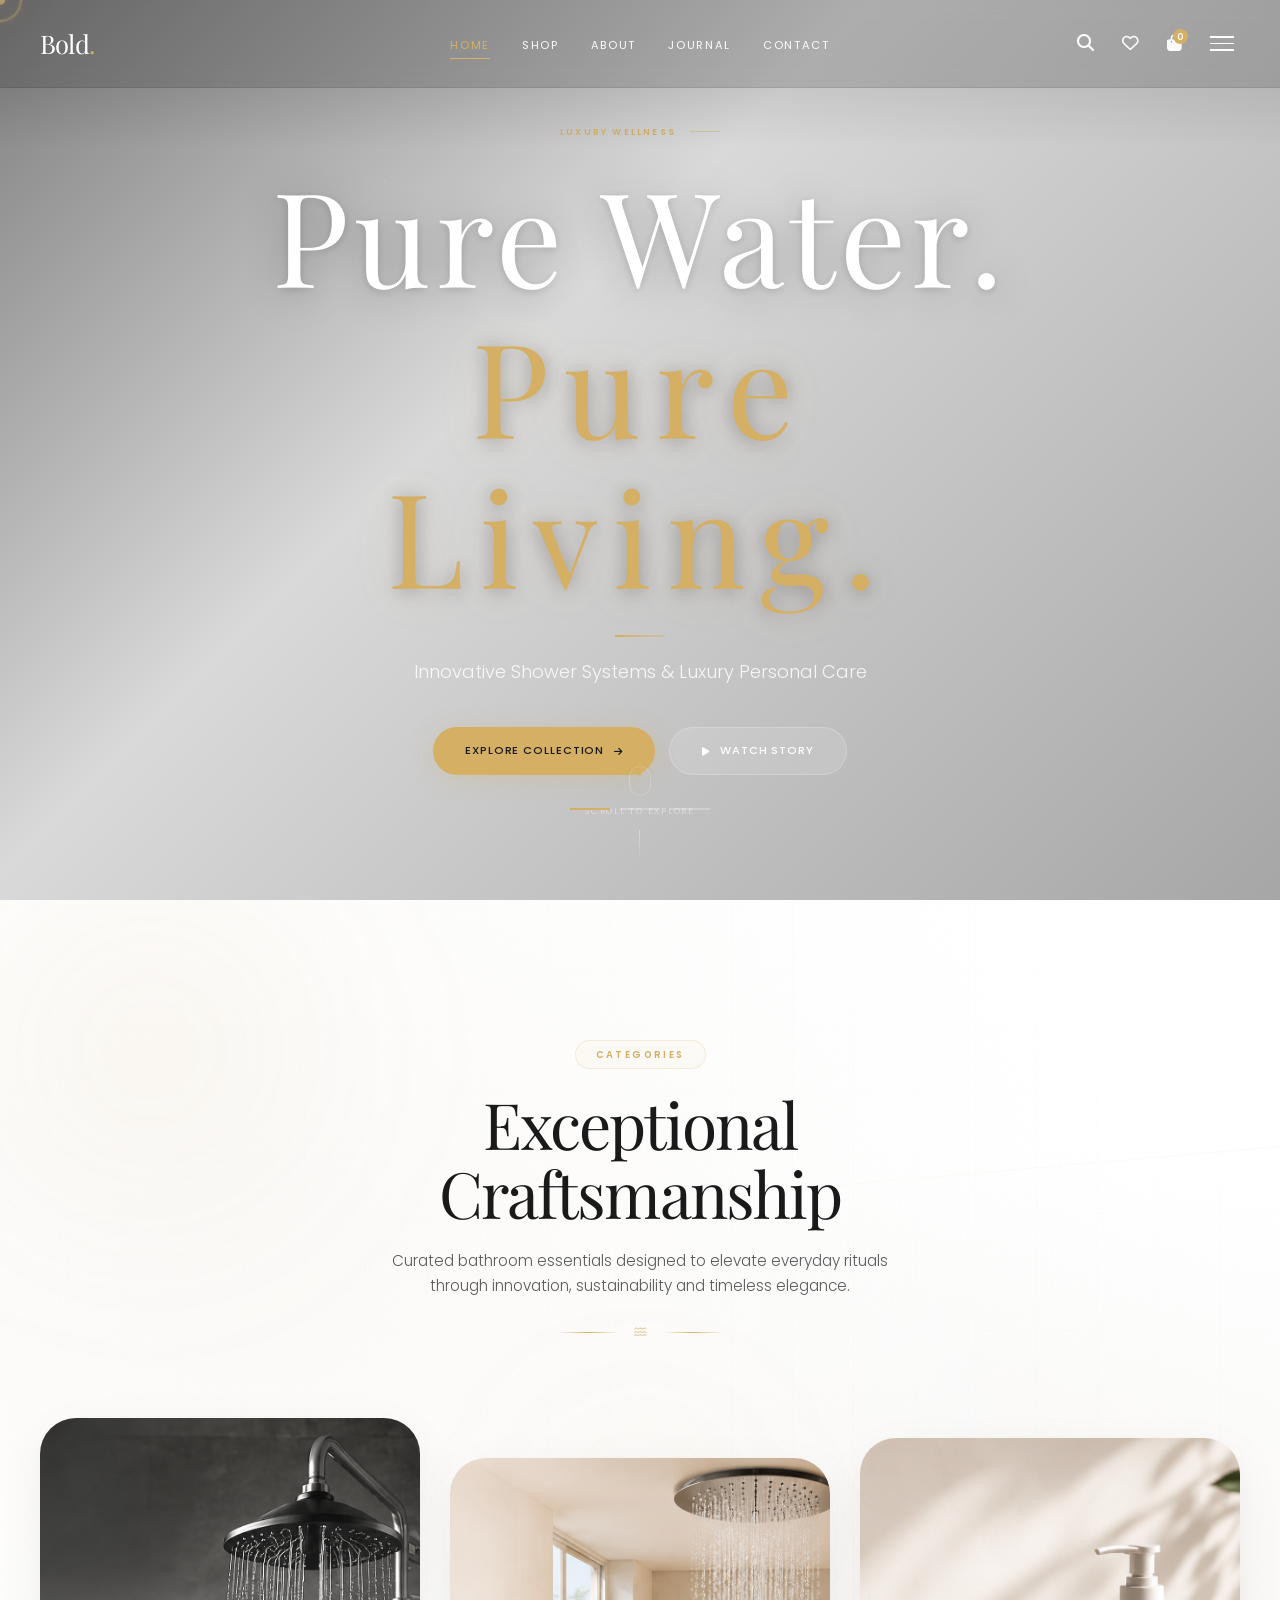
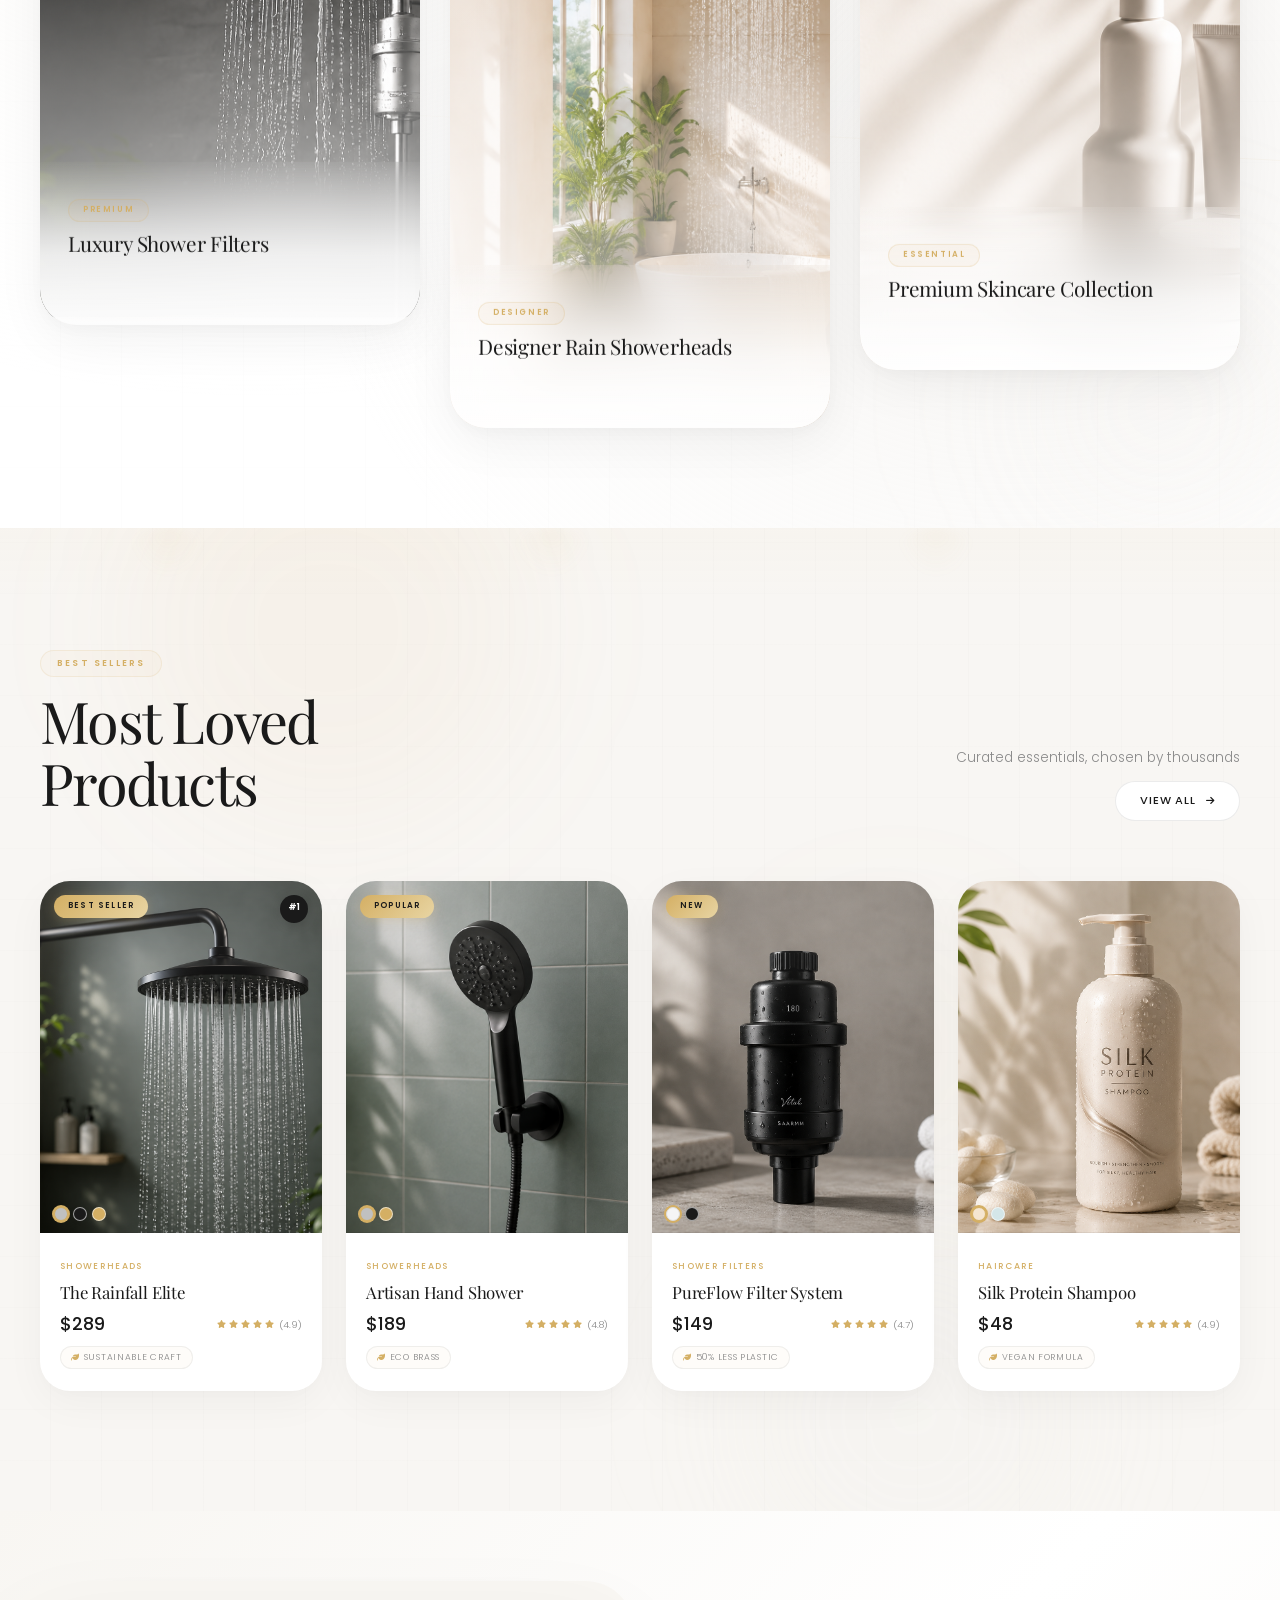
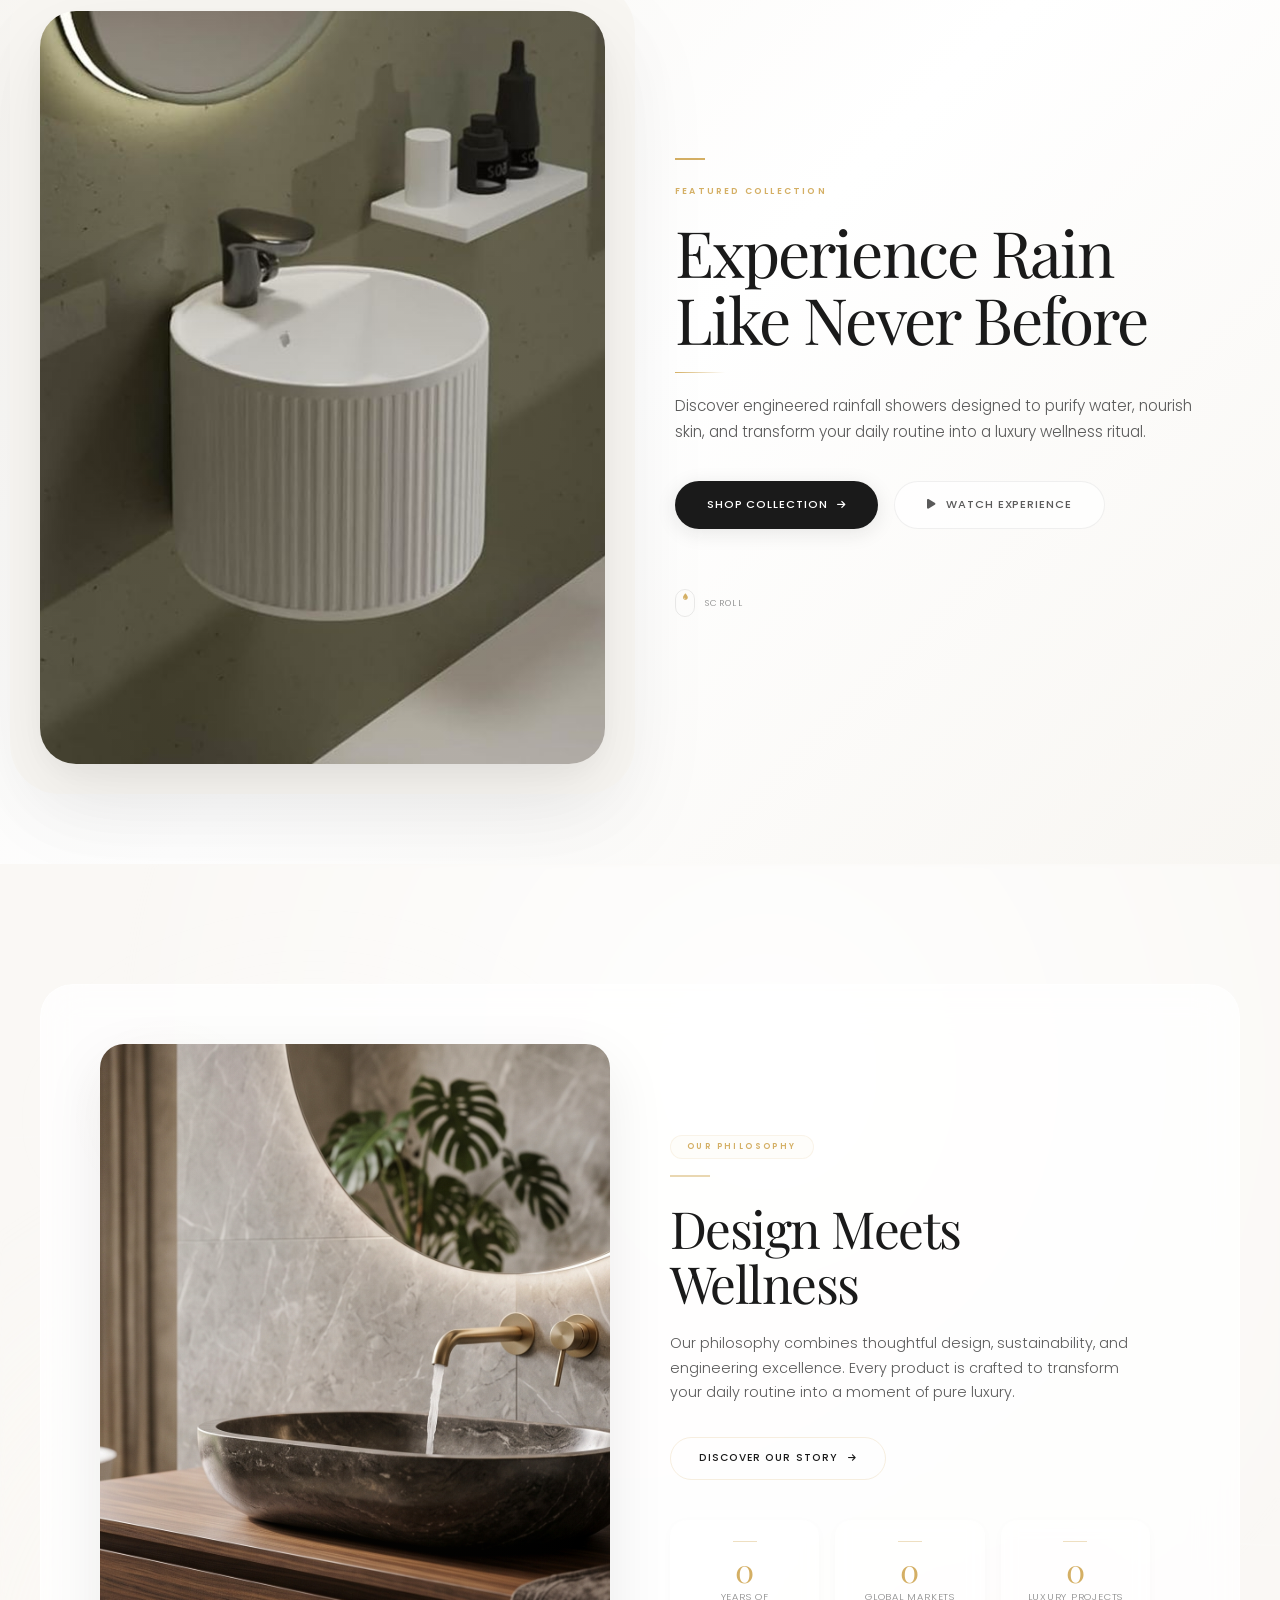
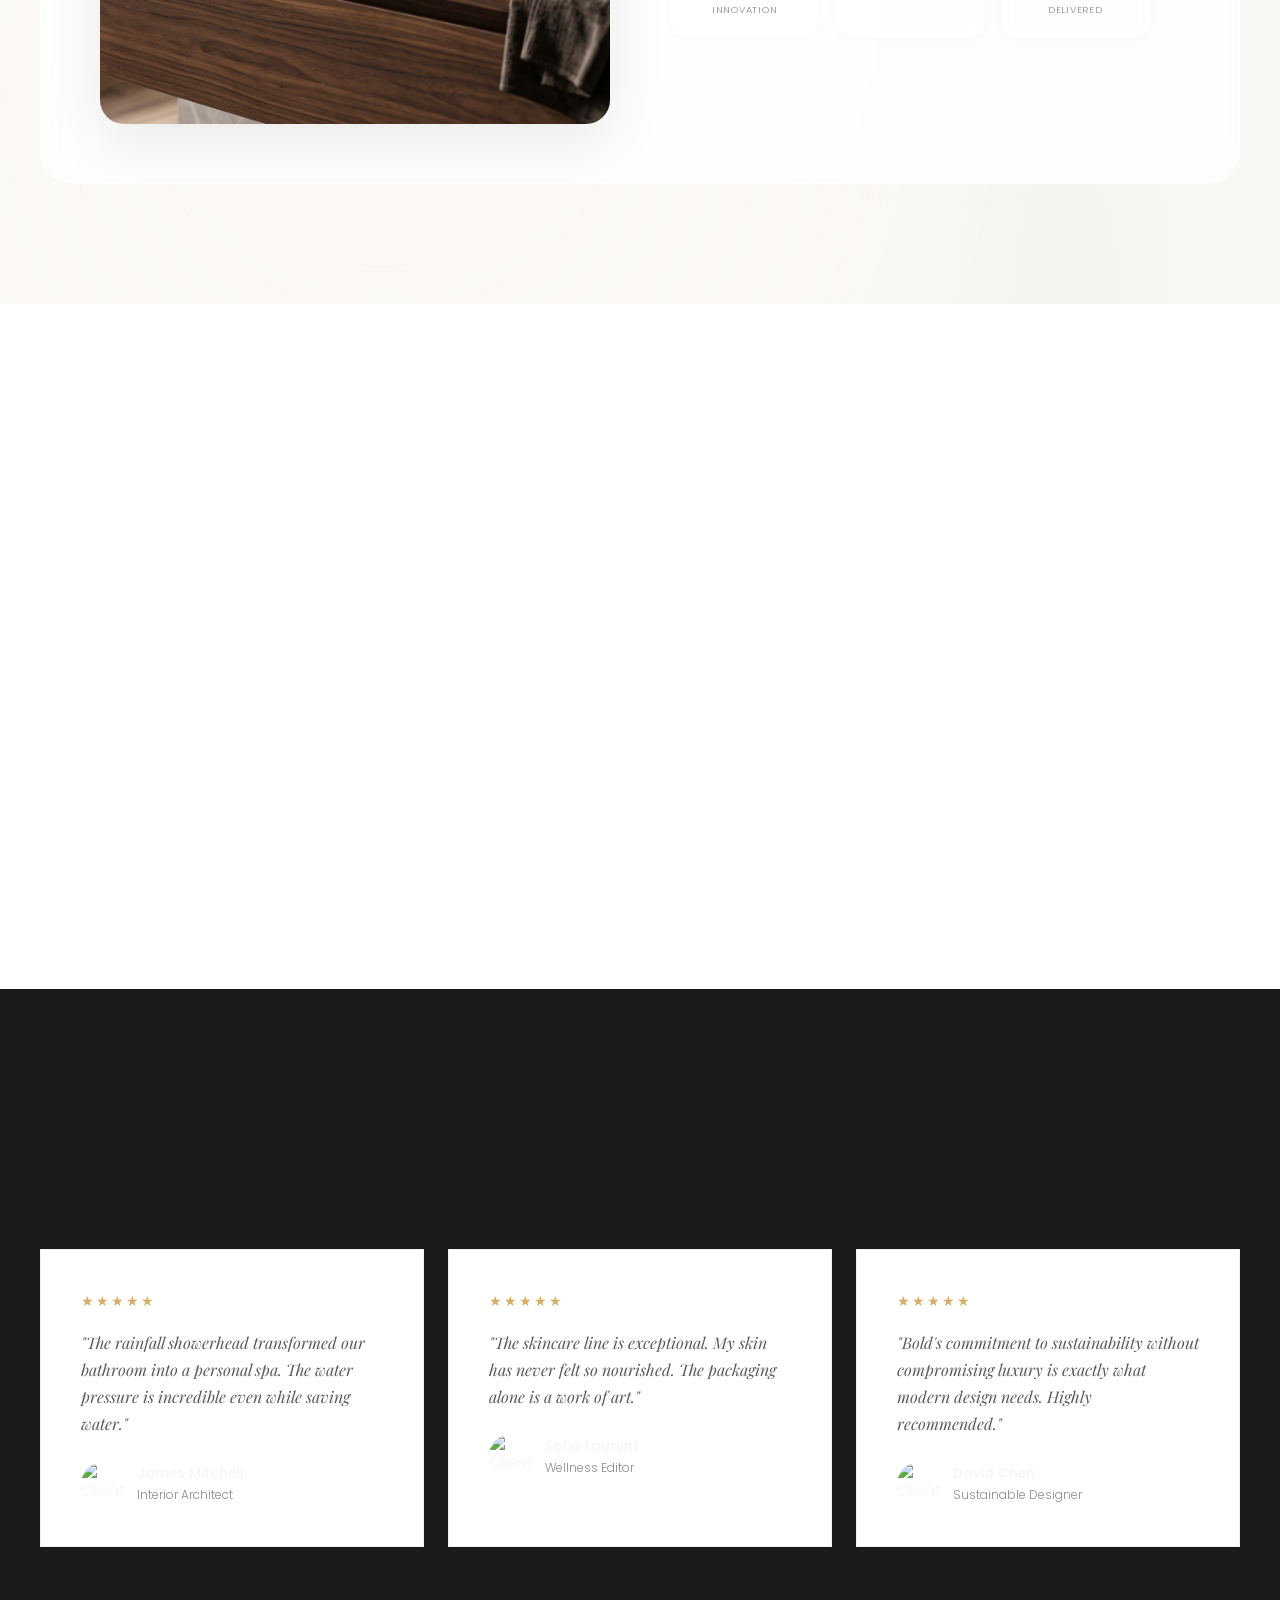
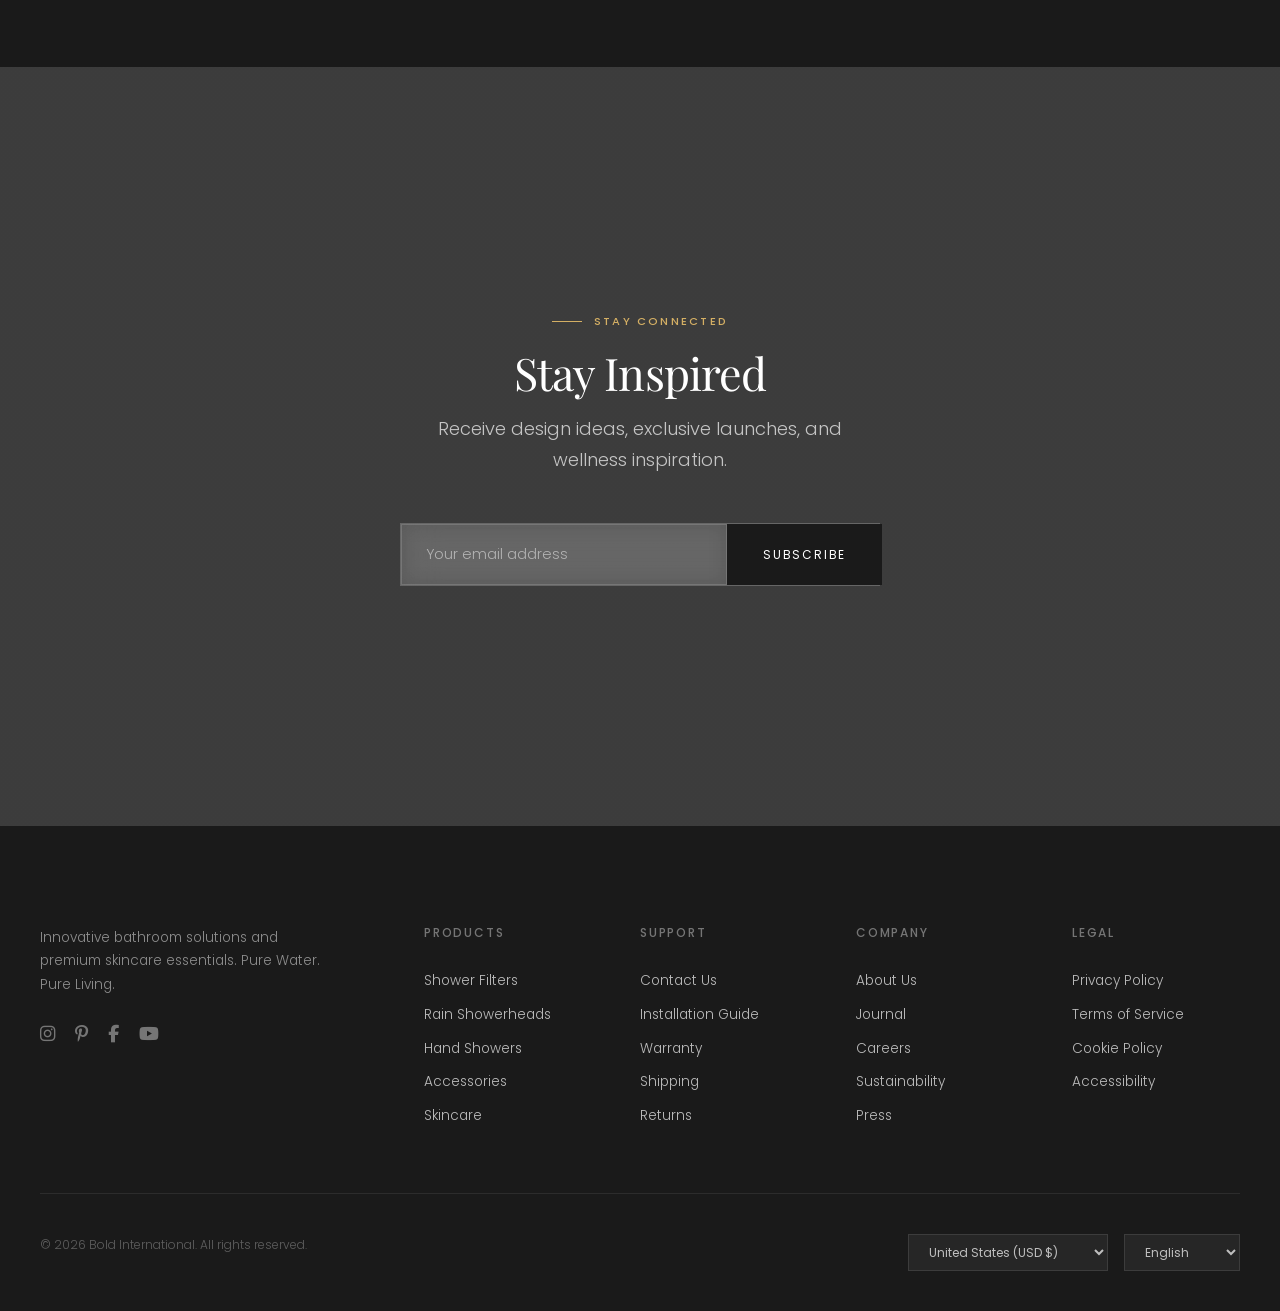
==== commit db66a278: "all cahnges" ====
--- a/index.html
+++ b/index.html
@@ -3,7 +3,7 @@
 <head>
   <meta charset="UTF-8">
   <meta name="viewport" content="width=device-width, initial-scale=1.0">
-  <title>Bold International — Luxury Bathroom Solutions & Premium Skincare</title>
+  <title>e-com</title>
   <meta name="description" content="Innovative shower systems, rain showerheads, and luxury personal care. Pure Water. Pure Living.">
   <link rel="stylesheet" href="https://cdn.jsdelivr.net/npm/bootstrap@5.3.2/dist/css/bootstrap.min.css">
   <link rel="stylesheet" href="https://cdnjs.cloudflare.com/ajax/libs/font-awesome/6.5.1/css/all.min.css">
@@ -13,7 +13,7 @@
 
   <!-- Page Loader -->
   <div class="page-loader" id="pageLoader">
-    <div class="loader-logo">Nexus</div>
+    
   </div>
 
   <!-- Custom Cursor -->
@@ -179,7 +179,7 @@
         <span class="hero-gold-label">LUXURY WELLNESS</span>
         <div class="hero-label-line"></div>
       </div>
-      <h1 class="display-heading">Pure Water.<br>Pure Living.</h1>
+      <h1 class="display-heading"><span class="heading-line">Pure Water.</span><span class="heading-line">Pure Living.</span></h1>
       <div class="hero-gold-divider"><span></span></div>
       <p class="body-large">Innovative Shower Systems &amp; Luxury Personal Care</p>
       <div class="hero-cta">
@@ -815,7 +815,7 @@
     <div class="container-premium">
       <div class="footer-grid">
         <div>
-          <div class="footer-brand">Nexus</div>
+          
           <p class="footer-desc">Innovative bathroom solutions and premium skincare essentials. Pure Water. Pure Living.</p>
           <div class="footer-social mt-4">
             <a href="#" aria-label="Instagram"><i class="fab fa-instagram"></i></a>
--- a/css/style.css
+++ b/css/style.css
@@ -228,10 +228,15 @@
 }
 
 .display-heading {
-  font-size: clamp(3rem, 8vw, 8rem);
-  font-weight: 400;
-  line-height: 1.05;
-  letter-spacing: -0.03em;
+  font-size: clamp(8.2rem, 7vw, 7rem);
+  font-weight: 300;
+  line-height: 1.15;
+  letter-spacing: -0.02em;
+  text-align: center;
+}
+
+.heading-line {
+  display: block;
 }
 
 .heading-xl {
@@ -1216,14 +1221,16 @@
 .hero-content {
   position: relative;
   z-index: 2;
-  max-width: 820px;
+  max-width: 900px;
   padding: 0 40px;
+  text-align: center;
 }
 
 /* Gold label */
 .hero-label-wrap {
   display: flex;
   align-items: center;
+  justify-content: center;
   gap: 14px;
   margin-bottom: 20px;
   opacity: 0;
@@ -1248,17 +1255,32 @@
 
 .hero-content .display-heading {
   color: var(--white);
-  margin-bottom: 16px;
+  margin: 0 auto 24px;
+  max-width: 90%;
   opacity: 0;
   transform: translateY(40px);
   animation: heroFadeIn 1.2s var(--ease-out-expo) 0.35s forwards;
-  text-shadow: 0 2px 20px rgba(0,0,0,0.15);
+  text-shadow: 0 4px 40px rgba(0,0,0,0.25), 0 2px 8px rgba(0,0,0,0.15);
+}
+
+.hero-content .heading-line:first-child {
+  font-weight: 300;
+  letter-spacing: 0.04em;
+}
+
+.hero-content .heading-line:last-child {
+  font-weight: 400;
+  letter-spacing: 0.12em;
+  color: var(--champagne-gold);
+  text-shadow: 0 4px 50px rgba(212,175,100,0.15), 0 2px 20px rgba(0,0,0,0.3);
 }
 
 .hero-gold-divider {
   margin-bottom: 20px;
   opacity: 0;
   animation: heroFadeIn 1s var(--ease-out-expo) 0.5s forwards;
+  display: flex;
+  justify-content: center;
 }
 
 .hero-gold-divider span {
@@ -1270,7 +1292,7 @@
 
 .hero-content .body-large {
   color: rgba(255, 255, 255, 0.85);
-  margin-bottom: 40px;
+  margin: 0 auto 40px;
   max-width: 520px;
   opacity: 0;
   transform: translateY(30px);
@@ -1283,6 +1305,7 @@
   display: flex;
   gap: 14px;
   flex-wrap: wrap;
+  justify-content: center;
   opacity: 0;
   transform: translateY(30px);
   animation: heroFadeIn 1.2s var(--ease-out-expo) 0.8s forwards;
@@ -6611,6 +6634,15 @@
     padding: 0 24px;
   }
 
+  .hero-content .display-heading {
+    font-size: clamp(2.2rem, 10vw, 3.5rem);
+    max-width: 100%;
+  }
+
+  .hero-content .heading-line:last-child {
+    letter-spacing: 0.08em;
+  }
+
   .hero-indicators {
     bottom: 70px;
   }
@@ -7034,6 +7066,30 @@
 
 .modal-close:hover {
   color: var(--matte-black);
+}
+
+.qv-layout {
+  display: grid;
+  grid-template-columns: 1fr 1fr;
+  gap: 40px;
+  align-items: start;
+}
+.qv-image { border-radius: 16px; overflow: hidden; background: var(--bg-secondary); }
+.qv-image img { width: 100%; height: auto; display: block; }
+.qv-details { display: flex; flex-direction: column; gap: 16px; }
+.qv-cat { font-size: 0.75rem; text-transform: uppercase; letter-spacing: 2px; color: var(--gold); font-weight: 600; }
+.qv-details h2 { font-size: 1.6rem; font-weight: 600; margin: 0; line-height: 1.2; }
+.qv-rating { display: flex; align-items: center; gap: 4px; color: var(--gold); font-size: 0.85rem; }
+.qv-rating span { color: var(--text-secondary); margin-left: 6px; }
+.qv-price { font-size: 1.6rem; font-weight: 600; color: var(--matte-black); }
+.qv-desc { font-size: 0.9rem; color: var(--text-secondary); line-height: 1.6; margin: 0; }
+.qv-qty label { font-size: 0.8rem; font-weight: 600; text-transform: uppercase; letter-spacing: 1px; display: block; margin-bottom: 8px; }
+.qv-actions { margin-top: 8px; }
+.qv-actions .btn-premium { width: 100%; justify-content: center; }
+@media (max-width: 768px) {
+  .qv-layout { grid-template-columns: 1fr; gap: 24px; }
+  .modal-overlay { padding: 16px; }
+  .modal-content { padding: 24px; }
 }
 
 /* ============================================
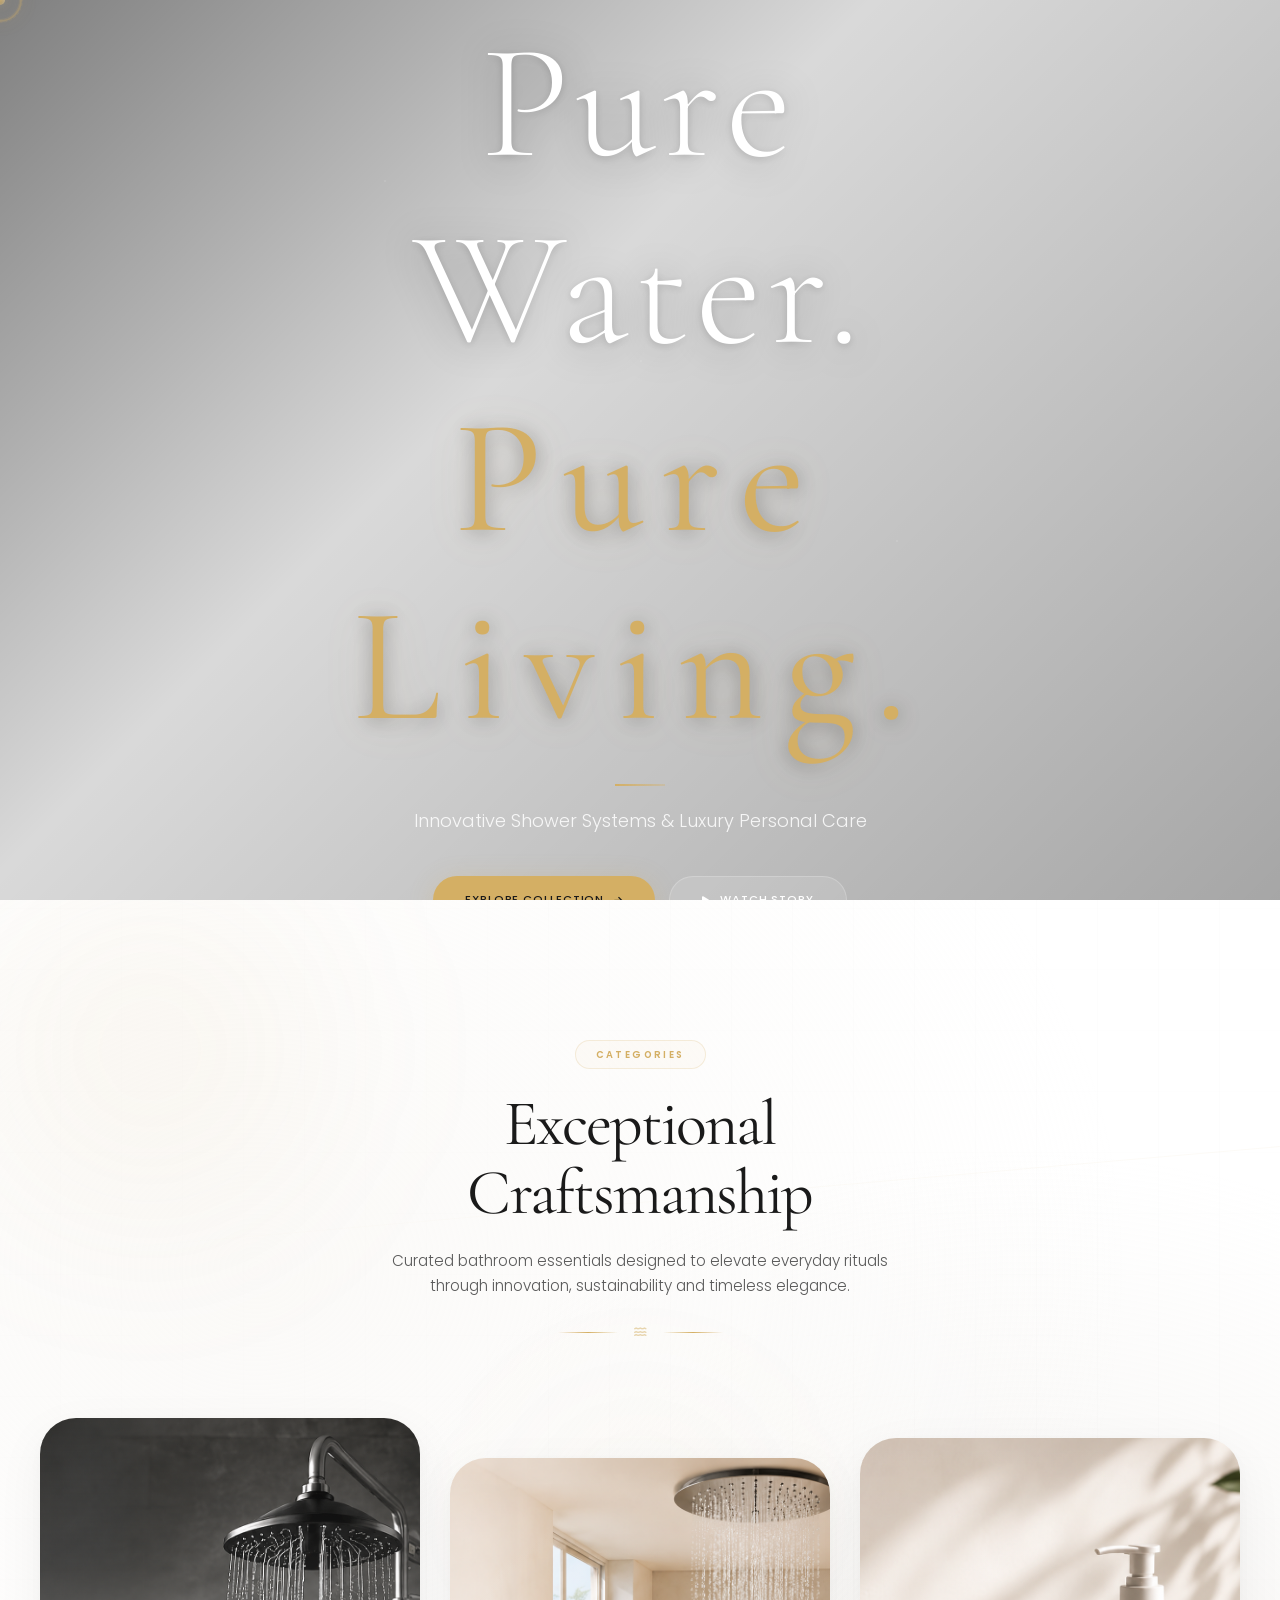
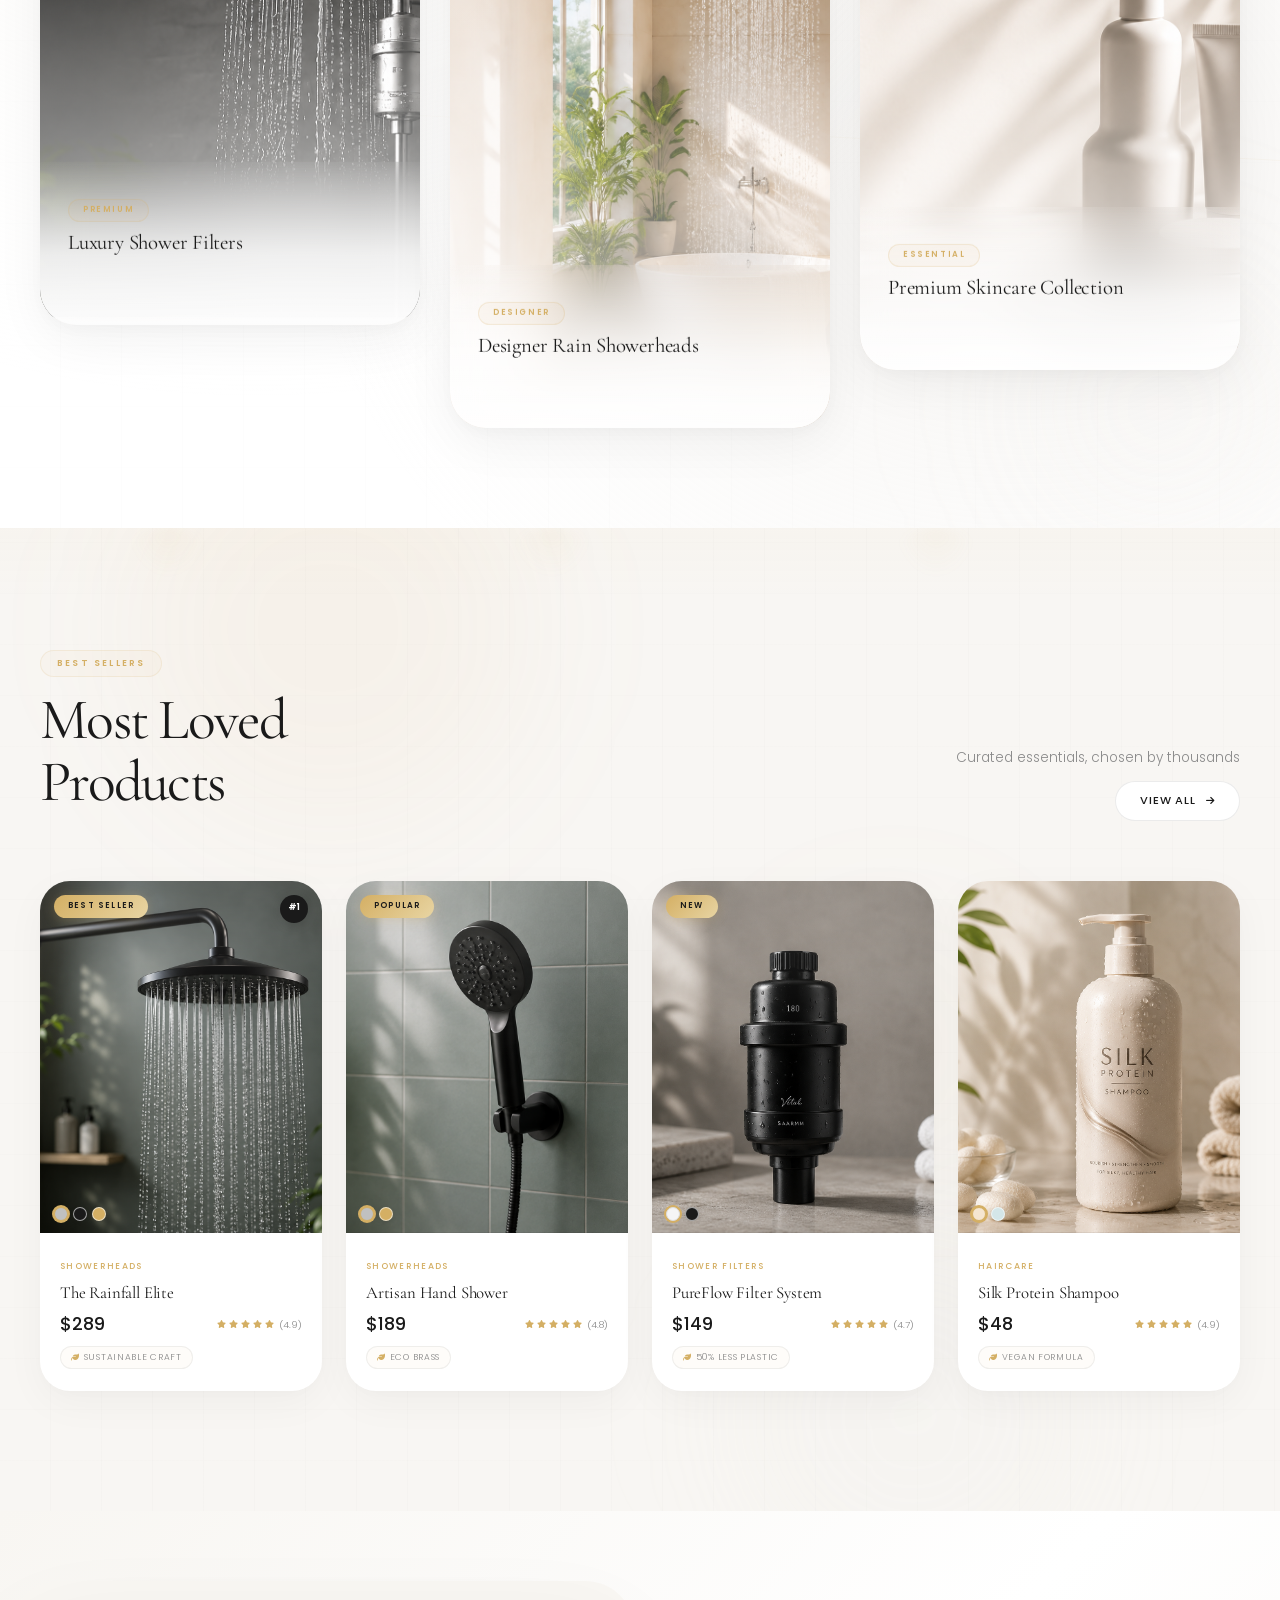
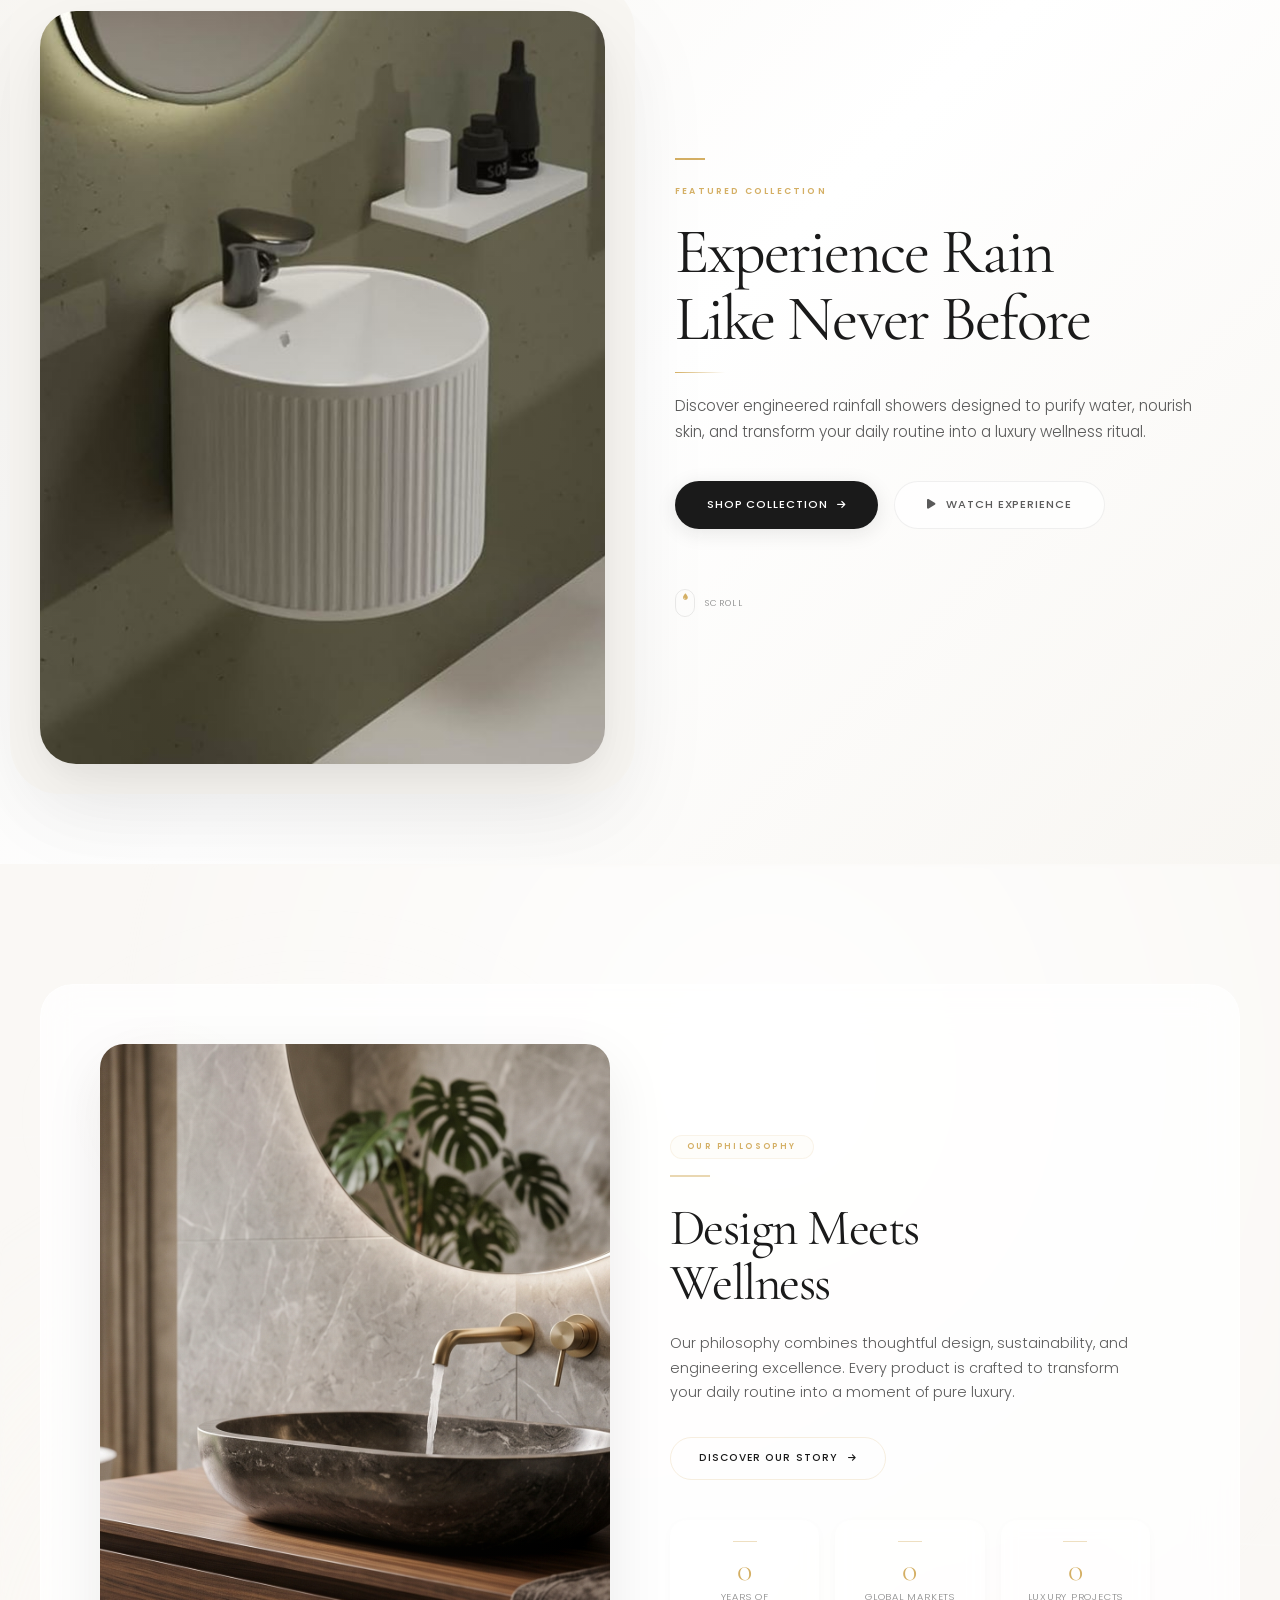
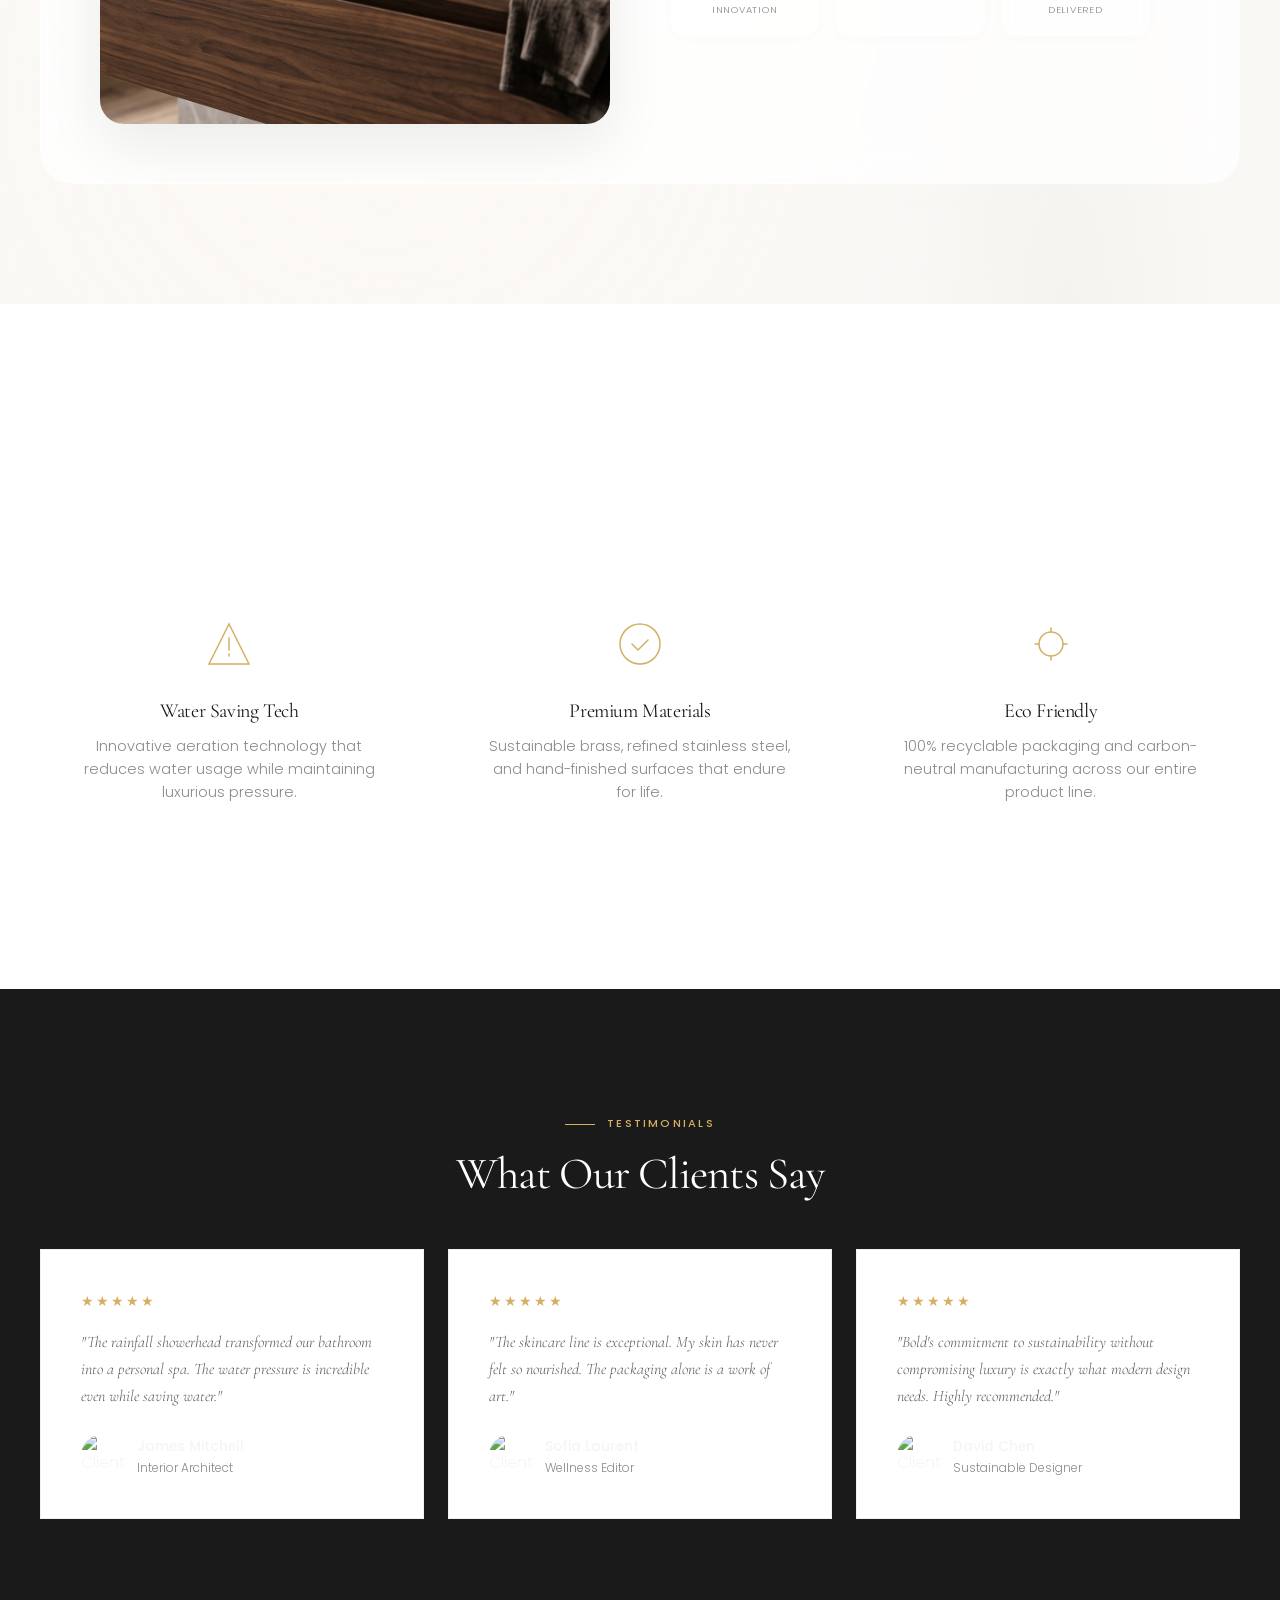
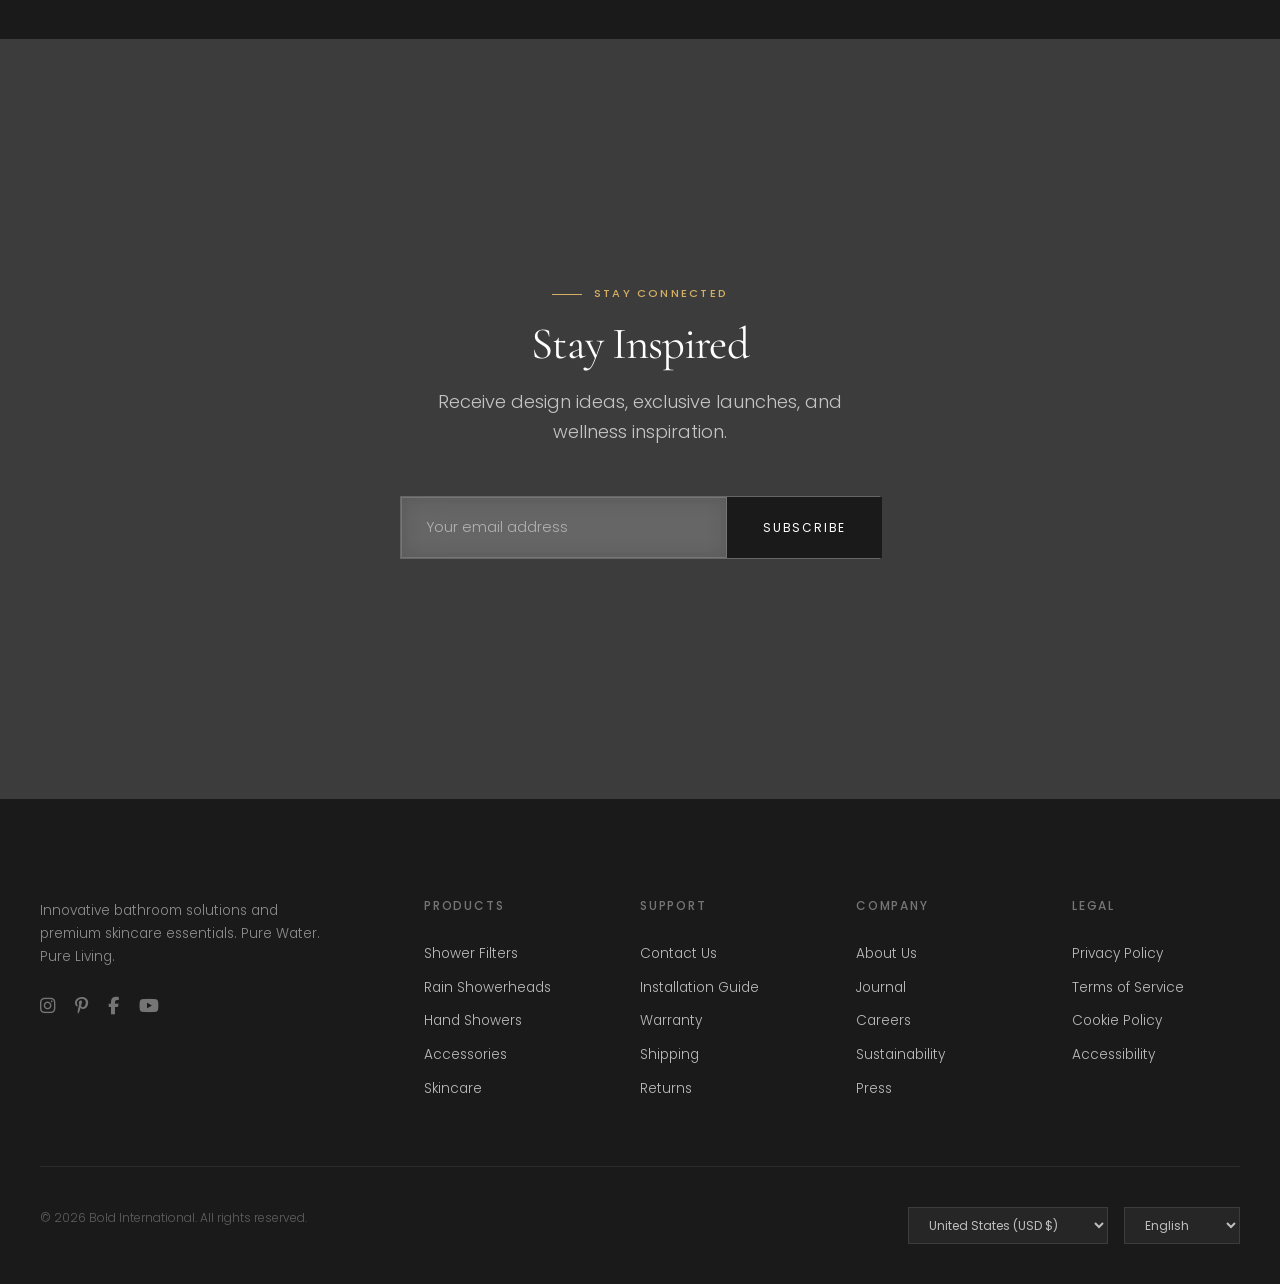
==== commit 5e03123c: "some  changes" ====
--- a/index.html
+++ b/index.html
@@ -33,7 +33,7 @@
   </div> -->
 
   <!-- Navigation -->
-  <nav class="navbar" id="navbar">
+  <!-- <nav class="navbar" id="navbar">
     <div class="container-premium">
       <div class="navbar-inner">
         <div class="nav-left">
@@ -75,7 +75,7 @@
                 </div>
               </div>
               <div class="mega-menu-featured">
-                <img src="https://images.unsplash.com/photo-1606107557195-0e29a4b5b4aa?w=120&h=120&fit=crop" alt="Featured" loading="lazy">
+                <img src="https://images.unsplash.com/photo-1600566753190-17f0baa2a6c3?w=120&h=120&fit=crop" alt="Featured" loading="lazy">
                 <div>
                   <strong>The Rainfall Elite</strong>
                   Shop our best-selling showerhead
@@ -102,7 +102,7 @@
         </div>
       </div>
     </div>
-  </nav>
+  </nav> -->
 
   <!-- Search Overlay -->
   <div class="search-overlay" id="searchOverlay">
@@ -168,11 +168,11 @@
       <div class="ripple" style="top: 40%; left: 50%; animation-delay: 3s;"></div>
     </div>
 
-    <div class="hero-indicators" id="heroIndicators">
+    <!-- <div class="hero-indicators" id="heroIndicators">
       <button class="hero-indicator active" data-slide="0"><span class="fill"></span></button>
       <button class="hero-indicator" data-slide="1"><span class="fill"></span></button>
       <button class="hero-indicator" data-slide="2"><span class="fill"></span></button>
-    </div>
+    </div> -->
 
     <div class="container-premium hero-content">
       <div class="hero-label-wrap">
@@ -190,11 +190,11 @@
       </div>
     </div>
 
-    <div class="hero-scroll-indicator">
+    <!-- <div class="hero-scroll-indicator">
       <div class="hero-scroll-icon"><i class="fas fa-tint"></i></div>
       <span>Scroll to explore</span>
       <div class="scroll-line"></div>
-    </div>
+    </div> -->
   </section>
   <!-- Cart Drawer -->
   <div class="drawer-overlay" id="drawerOverlay"></div>
@@ -570,7 +570,7 @@
           <p class="fc-desc">Discover engineered rainfall showers designed to purify water, nourish skin, and transform your daily routine into a luxury wellness ritual.</p>
 
           <div class="fc-cta">
-            <a href="product.html" class="fc-btn fc-btn-primary">
+            <a href="shop.html" class="fc-btn fc-btn-primary">
               Shop Collection <i class="fas fa-arrow-right"></i>
             </a>
             <a href="#brandStory" class="fc-btn fc-btn-glass" onclick="document.getElementById('brandStory').scrollIntoView({behavior:'smooth'});return false;">
@@ -773,7 +773,7 @@
     </div>
     <div class="instagram-grid">
       <div class="instagram-item reveal">
-        <img src="https://images.unsplash.com/photo-1606107557195-0e29a4b5b4aa?w=600&h=600&fit=crop" alt="Rainfall Shower" loading="lazy">
+        <img src="https://images.unsplash.com/photo-1600566753190-17f0baa2a6c3?w=600&h=600&fit=crop" alt="Rainfall Shower" loading="lazy">
         <div class="instagram-overlay"><span><i class="fab fa-instagram"></i></span></div>
       </div>
       <div class="instagram-item reveal" style="transition-delay:0.05s">
@@ -904,3 +904,5 @@
   <script src="js/main.js"></script>
 </body>
 </html>
+
+
--- a/css/style.css
+++ b/css/style.css
@@ -2,7 +2,7 @@
    BOLD INTERNATIONAL — Premium Luxury CSS
    ============================================ */
 
-@import url('https://fonts.googleapis.com/css2?family=Playfair+Display:ital,wght@0,400;0,500;0,600;0,700;1,400;1,500&family=Poppins:wght@200;300;400;500;600;700&display=swap');
+@import url('https://fonts.googleapis.com/css2?family=Playfair+Display:ital,wght@0,400;0,500;0,600;0,700;1,400;1,500&family=Cormorant+Garamond:wght@300;400;500;600&family=Poppins:wght@200;300;400;500;600;700&display=swap');
 
 :root {
   /* Primary */
@@ -32,7 +32,7 @@
   --shadow-gold: 0 4px 20px rgba(212, 175, 100, 0.2);
 
   /* Typography */
-  --font-serif: 'Playfair Display', Georgia, serif;
+  --font-serif: 'Cormorant Garamond', Georgia, serif;
   --font-sans: 'Poppins', -apple-system, BlinkMacSystemFont, 'Segoe UI', sans-serif;
 
   /* Spacing */
@@ -228,7 +228,7 @@
 }
 
 .display-heading {
-  font-size: clamp(8.2rem, 7vw, 7rem);
+  font-size: clamp(10.2rem, 7vw, 7rem);;
   font-weight: 300;
   line-height: 1.15;
   letter-spacing: -0.02em;
@@ -2991,6 +2991,7 @@
   transform: translateY(0);
   opacity: 0;
   animation: spCardIn 0.8s var(--ease-out-expo) forwards;
+  cursor: pointer;
 }
 
 .sp-card:nth-child(1) { animation-delay: 0.05s; }
@@ -7020,15 +7021,17 @@
   left: 0;
   right: 0;
   bottom: 0;
-  background: rgba(0, 0, 0, 0.5);
+  background: rgba(0, 0, 0, 0.45);
   z-index: 5000;
   display: flex;
   align-items: center;
   justify-content: center;
   opacity: 0;
   visibility: hidden;
-  transition: all 0.4s var(--ease-out-expo);
+  transition: all 0.5s var(--ease-out-expo);
   padding: 40px;
+  backdrop-filter: blur(4px);
+  -webkit-backdrop-filter: blur(4px);
 }
 
 .modal-overlay.open {
@@ -7037,59 +7040,264 @@
 }
 
 .modal-content {
-  max-width: 800px;
+  max-width: 820px;
   width: 100%;
   max-height: 90vh;
-  background: var(--white);
-  padding: 48px;
+  background: none;
   overflow-y: auto;
-  transform: translateY(40px);
-  transition: transform 0.6s var(--ease-out-expo);
-  position: relative;
+  transform: translateY(30px) scale(0.97);
+  transition: transform 0.6s var(--ease-out-expo), opacity 0.6s var(--ease-out-expo);
+  position: relative;
+  opacity: 0;
+  border-radius: 20px;
+  box-shadow: 0 40px 100px rgba(0,0,0,0.15);
 }
 
 .modal-overlay.open .modal-content {
-  transform: translateY(0);
+  transform: translateY(0) scale(1);
+  opacity: 1;
 }
 
 .modal-close {
   position: absolute;
   top: 16px;
   right: 16px;
-  background: none;
+  z-index: 10;
+  width: 38px;
+  height: 38px;
+  border-radius: 50%;
   border: none;
-  font-size: 1.5rem;
+  background: rgba(255,255,255,0.9);
+  backdrop-filter: blur(8px);
+  -webkit-backdrop-filter: blur(8px);
+  font-size: 1rem;
   cursor: pointer;
-  color: var(--text-secondary);
-  transition: var(--transition-fast);
+  color: #222;
+  transition: all 0.3s var(--ease-out-expo);
+  display: flex;
+  align-items: center;
+  justify-content: center;
+  box-shadow: 0 2px 12px rgba(0,0,0,0.06);
 }
 
 .modal-close:hover {
-  color: var(--matte-black);
+  background: #222;
+  color: #fff;
+  transform: rotate(90deg);
 }
 
 .qv-layout {
   display: grid;
-  grid-template-columns: 1fr 1fr;
-  gap: 40px;
+  grid-template-columns: 1.1fr 1fr;
+  gap: 0;
   align-items: start;
-}
-.qv-image { border-radius: 16px; overflow: hidden; background: var(--bg-secondary); }
-.qv-image img { width: 100%; height: auto; display: block; }
-.qv-details { display: flex; flex-direction: column; gap: 16px; }
-.qv-cat { font-size: 0.75rem; text-transform: uppercase; letter-spacing: 2px; color: var(--gold); font-weight: 600; }
-.qv-details h2 { font-size: 1.6rem; font-weight: 600; margin: 0; line-height: 1.2; }
-.qv-rating { display: flex; align-items: center; gap: 4px; color: var(--gold); font-size: 0.85rem; }
-.qv-rating span { color: var(--text-secondary); margin-left: 6px; }
-.qv-price { font-size: 1.6rem; font-weight: 600; color: var(--matte-black); }
-.qv-desc { font-size: 0.9rem; color: var(--text-secondary); line-height: 1.6; margin: 0; }
-.qv-qty label { font-size: 0.8rem; font-weight: 600; text-transform: uppercase; letter-spacing: 1px; display: block; margin-bottom: 8px; }
-.qv-actions { margin-top: 8px; }
-.qv-actions .btn-premium { width: 100%; justify-content: center; }
+  background: #fff;
+  border-radius: 20px;
+  overflow: hidden;
+}
+
+.qv-image {
+  position: relative;
+  height: 100%;
+  min-height: 420px;
+  overflow: hidden;
+  background: #FAF9F7;
+}
+
+.qv-image-bg {
+  position: absolute;
+  inset: 0;
+  background: linear-gradient(135deg, #F8F5F0 0%, #F0EBE3 100%);
+  z-index: 0;
+}
+
+.qv-image img {
+  position: relative;
+  z-index: 1;
+  width: 100%;
+  height: 100%;
+  object-fit: cover;
+  transition: transform 0.8s var(--ease-out-expo);
+}
+
+.qv-layout:hover .qv-image img {
+  transform: scale(1.03);
+}
+
+.qv-details {
+  padding: 48px 44px 44px;
+  display: flex;
+  align-items: center;
+}
+
+.qv-details-inner {
+  width: 100%;
+}
+
+.qv-brand {
+  font-size: 0.6rem;
+  font-weight: 600;
+  letter-spacing: 0.25em;
+  text-transform: uppercase;
+  color: #C9A86A;
+  display: block;
+  margin-bottom: 8px;
+}
+
+.qv-cat {
+  font-size: 0.65rem;
+  text-transform: uppercase;
+  letter-spacing: 0.2em;
+  color: #999;
+  font-weight: 500;
+  display: block;
+  margin-bottom: 12px;
+}
+
+.qv-details h2 {
+  font-family: var(--font-serif);
+  font-size: clamp(1.4rem, 2.5vw, 2rem);
+  font-weight: 400;
+  color: #222;
+  margin: 0 0 12px;
+  line-height: 1.2;
+  letter-spacing: -0.01em;
+}
+
+.qv-rating {
+  display: flex;
+  align-items: center;
+  gap: 6px;
+  color: #C9A86A;
+  font-size: 0.8rem;
+  margin-bottom: 8px;
+}
+
+.qv-rating span {
+  color: #aaa;
+  margin-left: 4px;
+  font-size: 0.75rem;
+}
+
+.qv-price {
+  font-size: 1.5rem;
+  font-weight: 500;
+  color: #222;
+  margin-bottom: 12px;
+  font-family: var(--font-sans);
+}
+
+.qv-divider {
+  display: flex;
+  margin-bottom: 16px;
+}
+
+.qv-divider span {
+  display: block;
+  width: 36px;
+  height: 1.5px;
+  background: #C9A86A;
+  opacity: 0.4;
+}
+
+.qv-desc {
+  font-size: 0.88rem;
+  color: #777;
+  line-height: 1.7;
+  margin: 0 0 24px;
+  font-weight: 300;
+}
+
+.qv-qty label {
+  font-size: 0.7rem;
+  font-weight: 600;
+  text-transform: uppercase;
+  letter-spacing: 0.12em;
+  color: #222;
+  display: block;
+  margin-bottom: 10px;
+}
+
+.qv-qty-selector {
+  display: inline-flex;
+  align-items: center;
+  border: 1px solid rgba(0,0,0,0.08);
+  border-radius: 50px;
+  overflow: hidden;
+}
+
+.qv-qty-btn {
+  width: 44px;
+  height: 44px;
+  border: none;
+  background: none;
+  font-size: 1.1rem;
+  cursor: pointer;
+  transition: all 0.3s;
+  color: #222;
+  display: flex;
+  align-items: center;
+  justify-content: center;
+}
+
+.qv-qty-btn:hover {
+  background: #F8F5F0;
+  color: #C9A86A;
+}
+
+.qv-qty-selector .qty-value {
+  min-width: 36px;
+  text-align: center;
+  font-size: 0.95rem;
+  font-weight: 500;
+  color: #222;
+}
+
+.qv-actions {
+  margin-top: 24px;
+}
+
+.qv-atc-btn {
+  width: 100%;
+  padding: 16px 32px;
+  border: none;
+  border-radius: 50px;
+  background: #C9A86A;
+  color: #fff;
+  font-size: 0.75rem;
+  font-weight: 500;
+  letter-spacing: 0.1em;
+  text-transform: uppercase;
+  cursor: pointer;
+  transition: all 0.5s var(--ease-out-expo);
+  display: flex;
+  align-items: center;
+  justify-content: center;
+  gap: 12px;
+  box-shadow: 0 4px 20px rgba(201,168,106,0.25);
+}
+
+.qv-atc-btn:hover {
+  background: #222;
+  gap: 16px;
+  box-shadow: 0 8px 30px rgba(0,0,0,0.1);
+  transform: translateY(-2px);
+}
+
+.qv-footnote {
+  text-align: center;
+  margin-top: 14px;
+  font-size: 0.7rem;
+  color: #bbb;
+  letter-spacing: 0.05em;
+}
+
 @media (max-width: 768px) {
-  .qv-layout { grid-template-columns: 1fr; gap: 24px; }
+  .qv-layout { grid-template-columns: 1fr; }
+  .qv-image { min-height: 280px; }
+  .qv-details { padding: 32px 24px; }
   .modal-overlay { padding: 16px; }
-  .modal-content { padding: 24px; }
+  .modal-content { padding: 0; }
 }
 
 /* ============================================
@@ -7345,3 +7553,1137 @@
 .flex-column { flex-direction: column; }
 
 .w-100 { width: 100%; }
+
+/* ============================================
+   PRODUCT LUXURY — APPLE-LEVEL PDP
+   ============================================ */
+
+.pl-breadcrumb {
+  background: #FAFAF8;
+  padding: 20px 0 0;
+  font-size: 0.75rem;
+  color: #7A7A7A;
+  letter-spacing: 0.05em;
+}
+
+.pl-breadcrumb a { color: #7A7A7A; text-decoration: none; transition: color 0.3s; }
+.pl-breadcrumb a:hover { color: #C9A45C; }
+.pl-breadcrumb span { color: #C9A45C; }
+
+.pl-container { max-width: 1600px; margin: 0 auto; padding: 0 60px; }
+
+.pl-product {
+  background: #FAFAF8;
+  padding: 40px 0 80px;
+}
+
+.pl-layout {
+  display: grid;
+  grid-template-columns: 65% 35%;
+  gap: 60px;
+  align-items: start;
+}
+
+/* Gallery */
+.pl-gallery { position: relative; }
+
+.pl-gallery-main {
+  position: relative;
+  border-radius: 24px;
+  overflow: hidden;
+  background: #fff;
+  box-shadow: 0 20px 60px rgba(0,0,0,0.04);
+  cursor: crosshair;
+}
+
+.pl-gallery-glow {
+  position: absolute;
+  top: -30%; right: -20%;
+  width: 80%; height: 120%;
+  background: radial-gradient(ellipse, rgba(201,164,92,0.08), transparent 70%);
+  pointer-events: none;
+  z-index: 0;
+}
+
+.pl-gallery-main img {
+  width: 100%;
+  height: auto;
+  display: block;
+  transition: transform 0.8s var(--ease-out-expo);
+}
+
+.pl-gallery-main:hover img { transform: scale(1.04); }
+
+.pl-gallery-zoom {
+  position: absolute;
+  top: 20px; right: 20px;
+  z-index: 2;
+  width: 44px; height: 44px;
+  border-radius: 50%;
+  border: none;
+  background: rgba(255,255,255,0.85);
+  backdrop-filter: blur(12px);
+  color: #1C1C1C;
+  font-size: 1rem;
+  cursor: pointer;
+  transition: all 0.3s;
+  display: flex;
+  align-items: center;
+  justify-content: center;
+  box-shadow: 0 2px 12px rgba(0,0,0,0.04);
+}
+
+.pl-gallery-zoom:hover { background: #1C1C1C; color: #fff; transform: scale(1.05); }
+
+.pl-gallery-view {
+  position: absolute;
+  bottom: 20px; left: 20px;
+  z-index: 2;
+  padding: 10px 20px;
+  border-radius: 50px;
+  border: none;
+  background: rgba(255,255,255,0.85);
+  backdrop-filter: blur(12px);
+  color: #1C1C1C;
+  font-size: 0.72rem;
+  font-weight: 500;
+  cursor: pointer;
+  transition: all 0.3s;
+  display: flex;
+  align-items: center;
+  gap: 8px;
+}
+
+.pl-gallery-view:hover { background: #1C1C1C; color: #fff; }
+
+.pl-thumbs {
+  display: flex;
+  gap: 14px;
+  margin-top: 20px;
+}
+
+.pl-thumb {
+  flex: 1;
+  min-height: 120px;
+  max-height: 140px;
+  border-radius: 16px;
+  overflow: hidden;
+  cursor: pointer;
+  border: 2px solid transparent;
+  transition: all 0.3s;
+  background: #fff;
+}
+
+.pl-thumb.active { border-color: #C9A45C; box-shadow: 0 0 0 1px #C9A45C; }
+.pl-thumb:hover:not(.active) { border-color: #ddd; }
+
+.pl-thumb img { width: 100%; height: 100%; object-fit: cover; }
+
+/* Info Panel */
+.pl-info { position: relative; }
+
+.pl-info-sticky {
+  position: sticky;
+  top: 30px;
+}
+
+.pl-category {
+  font-size: 0.65rem;
+  font-weight: 600;
+  letter-spacing: 0.25em;
+  text-transform: uppercase;
+  color: #C9A45C;
+  display: block;
+  margin-bottom: 12px;
+}
+
+.pl-title {
+  font-family: var(--font-serif);
+  font-size: clamp(1.8rem, 3vw, 2.8rem);
+  font-weight: 400;
+  color: #1C1C1C;
+  line-height: 1.15;
+  margin-bottom: 16px;
+  letter-spacing: -0.02em;
+}
+
+.pl-rating {
+  display: flex;
+  align-items: center;
+  gap: 10px;
+  margin-bottom: 16px;
+}
+
+.pl-stars { color: #C9A45C; font-size: 0.9rem; letter-spacing: 2px; }
+.pl-reviews { font-size: 0.8rem; color: #7A7A7A; }
+
+.pl-price {
+  font-size: 2rem;
+  font-weight: 500;
+  color: #C9A45C;
+  margin-bottom: 20px;
+  font-family: var(--font-sans);
+}
+
+.pl-desc {
+  font-size: 0.9rem;
+  color: #5A5A5A;
+  line-height: 1.7;
+  margin-bottom: 20px;
+  font-weight: 300;
+}
+
+.pl-avail {
+  display: flex;
+  align-items: center;
+  gap: 8px;
+  font-size: 0.8rem;
+  color: #2E7D32;
+  margin-bottom: 28px;
+}
+
+.pl-avail-dot {
+  width: 8px; height: 8px;
+  border-radius: 50%;
+  background: #2E7D32;
+  display: inline-block;
+}
+
+.pl-option { margin-bottom: 24px; }
+
+.pl-option label {
+  font-size: 0.7rem;
+  font-weight: 600;
+  text-transform: uppercase;
+  letter-spacing: 0.12em;
+  color: #1C1C1C;
+  display: block;
+  margin-bottom: 12px;
+}
+
+.pl-swatches { display: flex; gap: 10px; }
+
+.pl-swatch {
+  width: 40px; height: 40px;
+  border-radius: 50%;
+  border: 2px solid transparent;
+  cursor: pointer;
+  transition: all 0.3s;
+  position: relative;
+}
+
+.pl-swatch.active { border-color: #C9A45C; box-shadow: 0 0 0 3px #fff, 0 0 0 5px #C9A45C; }
+.pl-swatch:hover:not(.active) { transform: scale(1.1); }
+
+.pl-sizes { display: flex; gap: 10px; }
+
+.pl-size {
+  min-width: 52px; height: 44px;
+  border-radius: 12px;
+  border: 1.5px solid #EAEAEA;
+  background: #fff;
+  font-size: 0.8rem;
+  font-weight: 500;
+  color: #1C1C1C;
+  cursor: pointer;
+  transition: all 0.3s;
+  padding: 0 16px;
+}
+
+.pl-size.active { border-color: #1C1C1C; background: #1C1C1C; color: #fff; }
+.pl-size:hover:not(.active) { border-color: #C9A45C; color: #C9A45C; }
+
+/* Purchase */
+.pl-purchase {
+  display: flex;
+  flex-wrap: wrap;
+  gap: 10px;
+  margin-bottom: 24px;
+}
+
+.pl-qty {
+  display: flex;
+  align-items: center;
+  border: 1.5px solid #EAEAEA;
+  border-radius: 14px;
+  overflow: hidden;
+}
+
+.pl-qty-btn {
+  width: 44px; height: 48px;
+  border: none;
+  background: none;
+  font-size: 1.1rem;
+  cursor: pointer;
+  transition: all 0.3s;
+  color: #1C1C1C;
+}
+
+.pl-qty-btn:hover { background: #FAFAF8; color: #C9A45C; }
+.pl-qty span { min-width: 32px; text-align: center; font-size: 0.9rem; font-weight: 500; }
+
+.pl-atc {
+  flex: 1;
+  min-width: 160px;
+  height: 48px;
+  border: none;
+  border-radius: 14px;
+  background: #1C1C1C;
+  color: #fff;
+  font-size: 0.75rem;
+  font-weight: 500;
+  letter-spacing: 0.08em;
+  text-transform: uppercase;
+  cursor: pointer;
+  transition: all 0.5s var(--ease-out-expo);
+}
+
+.pl-atc:hover { background: #C9A45C; transform: translateY(-2px); box-shadow: 0 8px 24px rgba(201,164,92,0.3); }
+
+.pl-buy {
+  flex: 1;
+  min-width: 160px;
+  height: 48px;
+  border: 1.5px solid #C9A45C;
+  border-radius: 14px;
+  background: transparent;
+  color: #C9A45C;
+  font-size: 0.75rem;
+  font-weight: 500;
+  letter-spacing: 0.08em;
+  text-transform: uppercase;
+  cursor: pointer;
+  transition: all 0.5s var(--ease-out-expo);
+}
+
+.pl-buy:hover { background: #C9A45C; color: #fff; transform: translateY(-2px); }
+
+.pl-actions {
+  display: flex;
+  gap: 8px;
+  width: 100%;
+  margin-top: 4px;
+}
+
+.pl-action-btn {
+  width: 44px; height: 44px;
+  border-radius: 12px;
+  border: 1.5px solid #EAEAEA;
+  background: #fff;
+  color: #7A7A7A;
+  cursor: pointer;
+  transition: all 0.3s;
+  display: flex;
+  align-items: center;
+  justify-content: center;
+  font-size: 0.9rem;
+}
+
+.pl-action-btn:hover { border-color: #C9A45C; color: #C9A45C; transform: translateY(-2px); }
+
+/* Trust */
+.pl-trust {
+  display: grid;
+  grid-template-columns: 1fr 1fr 1fr;
+  gap: 10px;
+  padding: 20px;
+  background: rgba(255,255,255,0.6);
+  backdrop-filter: blur(12px);
+  border-radius: 16px;
+  border: 1px solid rgba(255,255,255,0.8);
+}
+
+.pl-trust-item {
+  display: flex;
+  align-items: center;
+  gap: 8px;
+  font-size: 0.7rem;
+  color: #5A5A5A;
+}
+
+.pl-trust-item i { color: #C9A45C; font-size: 0.8rem; width: 16px; }
+
+/* Highlights */
+.pl-highlights {
+  padding: 80px 0;
+  background: #FAFAF8;
+}
+
+.pl-h-grid {
+  display: grid;
+  grid-template-columns: repeat(6, 1fr);
+  gap: 16px;
+}
+
+.pl-h-card {
+  background: #fff;
+  border-radius: 18px;
+  padding: 32px 20px;
+  text-align: center;
+  transition: transform 0.5s var(--ease-out-expo), box-shadow 0.5s var(--ease-out-expo);
+  box-shadow: 0 4px 20px rgba(0,0,0,0.02);
+}
+
+.pl-h-card:hover { transform: translateY(-6px); box-shadow: 0 16px 40px rgba(0,0,0,0.04); }
+
+.pl-h-icon {
+  width: 48px; height: 48px;
+  margin: 0 auto 14px;
+  border-radius: 50%;
+  background: #FAFAF8;
+  display: flex;
+  align-items: center;
+  justify-content: center;
+  color: #C9A45C;
+  font-size: 1rem;
+}
+
+.pl-h-card h4 { font-size: 0.78rem; font-weight: 600; color: #1C1C1C; margin-bottom: 6px; }
+.pl-h-card p { font-size: 0.72rem; color: #7A7A7A; line-height: 1.5; margin: 0; }
+
+/* Specs */
+.pl-specs {
+  padding: 0 0 80px;
+  background: #FAFAF8;
+}
+
+.pl-specs-grid {
+  display: grid;
+  grid-template-columns: repeat(3, 1fr);
+  gap: 20px;
+}
+
+.pl-spec-card {
+  background: #fff;
+  border-radius: 18px;
+  padding: 36px 28px;
+  box-shadow: 0 4px 20px rgba(0,0,0,0.02);
+  transition: transform 0.5s var(--ease-out-expo);
+}
+
+.pl-spec-card:hover { transform: translateY(-4px); }
+
+.pl-spec-card h3 {
+  font-family: var(--font-serif);
+  font-size: 1.1rem;
+  font-weight: 400;
+  color: #1C1C1C;
+  margin-bottom: 10px;
+}
+
+.pl-spec-card p { font-size: 0.85rem; color: #7A7A7A; line-height: 1.7; margin: 0; }
+
+/* Related */
+.pl-related {
+  padding: 80px 0;
+  background: #FAFAF8;
+}
+
+.pl-section-label {
+  font-size: 0.65rem;
+  font-weight: 600;
+  letter-spacing: 0.25em;
+  text-transform: uppercase;
+  color: #C9A45C;
+  display: block;
+  margin-bottom: 8px;
+}
+
+.pl-related-head { text-align: center; margin-bottom: 48px; }
+.pl-related-head h2 { font-family: var(--font-serif); font-size: clamp(1.6rem, 3vw, 2.4rem); font-weight: 300; color: #1C1C1C; margin: 0; }
+
+.pl-related-grid {
+  display: grid;
+  grid-template-columns: repeat(4, 1fr);
+  gap: 20px;
+}
+
+.pl-related-card {
+  background: #fff;
+  border-radius: 18px;
+  overflow: hidden;
+  transition: transform 0.5s var(--ease-out-expo), box-shadow 0.5s var(--ease-out-expo);
+  box-shadow: 0 4px 20px rgba(0,0,0,0.02);
+  cursor: pointer;
+}
+
+.pl-related-card:hover { transform: translateY(-6px); box-shadow: 0 16px 40px rgba(0,0,0,0.04); }
+
+.pl-related-img {
+  aspect-ratio: 4/5;
+  overflow: hidden;
+}
+
+.pl-related-img img { width: 100%; height: 100%; object-fit: cover; transition: transform 0.7s var(--ease-out-expo); }
+
+.pl-related-card:hover .pl-related-img img { transform: scale(1.05); }
+
+.pl-related-card { padding-bottom: 20px; }
+.pl-related-cat { font-size: 0.6rem; font-weight: 600; letter-spacing: 0.15em; text-transform: uppercase; color: #C9A45C; display: block; padding: 16px 20px 4px; }
+.pl-related-card h4 { font-size: 0.95rem; font-weight: 500; color: #1C1C1C; padding: 0 20px; margin: 0 0 4px; }
+.pl-related-price { font-size: 0.9rem; font-weight: 500; color: #1C1C1C; padding: 0 20px; }
+
+/* Reviews */
+.pl-reviews {
+  padding: 0 0 80px;
+  background: #FAFAF8;
+}
+
+.pl-rev-grid {
+  display: grid;
+  grid-template-columns: repeat(3, 1fr);
+  gap: 20px;
+}
+
+.pl-rev-card {
+  background: #fff;
+  border-radius: 18px;
+  padding: 32px;
+  box-shadow: 0 4px 20px rgba(0,0,0,0.02);
+}
+
+.pl-rev-stars { color: #C9A45C; font-size: 0.9rem; margin-bottom: 14px; letter-spacing: 2px; }
+.pl-rev-card p { font-size: 0.85rem; color: #5A5A5A; line-height: 1.7; margin-bottom: 20px; font-style: italic; }
+
+.pl-rev-author {
+  display: flex;
+  align-items: center;
+  gap: 12px;
+}
+
+.pl-rev-author img { width: 40px; height: 40px; border-radius: 50%; object-fit: cover; }
+.pl-rev-author strong { font-size: 0.8rem; color: #1C1C1C; display: block; }
+.pl-rev-author span { font-size: 0.7rem; color: #7A7A7A; }
+
+/* Responsive */
+@media (max-width: 1200px) {
+  .pl-container { padding: 0 40px; }
+  .pl-h-grid { grid-template-columns: repeat(3, 1fr); }
+}
+
+@media (max-width: 1024px) {
+  .pl-layout { grid-template-columns: 1fr; gap: 40px; }
+  .pl-info-sticky { position: static; }
+  .pl-related-grid { grid-template-columns: repeat(2, 1fr); }
+}
+
+@media (max-width: 768px) {
+  .pl-container { padding: 0 24px; }
+  .pl-product { padding: 20px 0 60px; }
+  .pl-thumbs { gap: 10px; margin-top: 14px; }
+  .pl-thumb { border-radius: 12px; min-height: 80px; max-height: 100px; }
+  .pl-purchase { flex-direction: column; }
+  .pl-atc, .pl-buy { min-width: auto; }
+  .pl-trust { grid-template-columns: 1fr 1fr; }
+  .pl-h-grid { grid-template-columns: repeat(2, 1fr); }
+  .pl-specs-grid { grid-template-columns: 1fr; }
+  .pl-rev-grid { grid-template-columns: 1fr; }
+  .pl-related-grid { grid-template-columns: 1fr; }
+}
+
+@media (max-width: 480px) {
+  .pl-container { padding: 0 16px; }
+  .pl-gallery-view { display: none; }
+  .pl-swatches { gap: 8px; }
+  .pl-swatch { width: 34px; height: 34px; }
+}
+
+/* ============================================
+   BLOG JOURNAL — LUXURY EDITORIAL
+   ============================================ */
+
+/* Hero */
+.bj-hero {
+  position: relative;
+  height: 85vh;
+  min-height: 600px;
+  display: flex;
+  align-items: center;
+  justify-content: center;
+  overflow: hidden;
+}
+
+.bj-hero-bg {
+  position: absolute;
+  inset: 0;
+  z-index: 0;
+}
+
+.bj-hero-bg img {
+  width: 100%;
+  height: 100%;
+  object-fit: cover;
+}
+
+.bj-hero-overlay {
+  position: absolute;
+  inset: 0;
+  background: linear-gradient(135deg, rgba(0,0,0,0.6) 0%, rgba(0,0,0,0.2) 50%, rgba(0,0,0,0.4) 100%);
+}
+
+.bj-hero-content {
+  position: relative;
+  z-index: 2;
+  text-align: center;
+  padding: 0 40px;
+  max-width: 800px;
+}
+
+.bj-hero-label {
+  font-family: var(--font-serif);
+  font-size: clamp(3rem, 6vw, 5.5rem);
+  font-weight: 300;
+  color: #fff;
+  display: block;
+  margin-bottom: 8px;
+  letter-spacing: 0.06em;
+}
+
+.bj-hero-title {
+  font-size: clamp(1rem, 2vw, 1.3rem);
+  font-weight: 300;
+  color: rgba(255,255,255,0.8);
+  letter-spacing: 0.3em;
+  text-transform: uppercase;
+  margin-bottom: 20px;
+}
+
+.bj-hero-desc {
+  font-size: clamp(0.85rem, 1.2vw, 1rem);
+  color: rgba(255,255,255,0.6);
+  max-width: 560px;
+  margin: 0 auto;
+  line-height: 1.7;
+  font-weight: 300;
+}
+
+/* Featured Article */
+.bj-featured {
+  padding: 100px 0 60px;
+  background: #FAF9F7;
+}
+
+.bj-featured-card {
+  display: grid;
+  grid-template-columns: 1fr 1fr;
+  gap: 60px;
+  align-items: center;
+  background: #fff;
+  border-radius: 20px;
+  overflow: hidden;
+  box-shadow: 0 20px 60px rgba(0,0,0,0.04);
+}
+
+.bj-featured-image {
+  height: 100%;
+  min-height: 400px;
+  overflow: hidden;
+}
+
+.bj-featured-image img {
+  width: 100%;
+  height: 100%;
+  object-fit: cover;
+  transition: transform 0.8s var(--ease-out-expo);
+}
+
+.bj-featured-card:hover .bj-featured-image img {
+  transform: scale(1.04);
+}
+
+.bj-featured-body {
+  padding: 60px 60px 60px 0;
+}
+
+.bj-featured-cat {
+  font-size: 0.7rem;
+  text-transform: uppercase;
+  letter-spacing: 0.2em;
+  color: #C8A96A;
+  font-weight: 600;
+  margin-bottom: 16px;
+  display: block;
+}
+
+.bj-featured-title {
+  font-family: var(--font-serif);
+  font-size: clamp(1.8rem, 3vw, 2.6rem);
+  font-weight: 400;
+  color: #222;
+  line-height: 1.2;
+  margin-bottom: 16px;
+}
+
+.bj-featured-meta {
+  display: flex;
+  gap: 20px;
+  font-size: 0.8rem;
+  color: #777;
+  margin-bottom: 20px;
+}
+
+.bj-featured-desc {
+  font-size: 0.95rem;
+  color: #555;
+  line-height: 1.7;
+  margin-bottom: 28px;
+}
+
+.bj-featured-author {
+  color: #C8A96A;
+  font-weight: 500;
+}
+
+/* Buttons */
+.bj-btn {
+  display: inline-flex;
+  align-items: center;
+  gap: 10px;
+  padding: 14px 32px;
+  font-size: 0.75rem;
+  font-weight: 500;
+  letter-spacing: 0.08em;
+  text-transform: uppercase;
+  border-radius: 50px;
+  cursor: pointer;
+  transition: all 0.5s var(--ease-out-expo);
+  text-decoration: none;
+  border: none;
+}
+
+.bj-btn-primary {
+  background: #C8A96A;
+  color: #fff;
+}
+
+.bj-btn-primary:hover {
+  background: #222;
+  color: #fff;
+  gap: 14px;
+}
+
+.bj-btn-outline {
+  background: none;
+  color: #222;
+  border: 1.5px solid #ddd;
+}
+
+.bj-btn-outline:hover {
+  border-color: #C8A96A;
+  background: #C8A96A;
+  color: #fff;
+}
+
+/* Section Header */
+.bj-section-header {
+  text-align: center;
+  margin-bottom: 60px;
+}
+
+.bj-section-title {
+  font-family: var(--font-serif);
+  font-size: clamp(2rem, 3.5vw, 3rem);
+  font-weight: 300;
+  color: #222;
+  margin-bottom: 16px;
+}
+
+.bj-section-line {
+  width: 40px;
+  height: 2px;
+  background: #C8A96A;
+  margin: 0 auto;
+}
+
+/* Latest Articles Grid */
+.bj-latest {
+  padding: 60px 0 100px;
+  background: #FAF9F7;
+}
+
+.bj-grid {
+  display: grid;
+  grid-template-columns: repeat(3, 1fr);
+  gap: 30px;
+  margin-bottom: 60px;
+}
+
+.bj-card {
+  background: #fff;
+  border-radius: 16px;
+  overflow: hidden;
+  transition: transform 0.5s var(--ease-out-expo), box-shadow 0.5s var(--ease-out-expo);
+  box-shadow: 0 4px 20px rgba(0,0,0,0.03);
+}
+
+.bj-card:hover {
+  transform: translateY(-8px);
+  box-shadow: 0 20px 50px rgba(0,0,0,0.06);
+}
+
+.bj-card-image {
+  position: relative;
+  overflow: hidden;
+  aspect-ratio: 4/3;
+}
+
+.bj-card-image img {
+  width: 100%;
+  height: 100%;
+  object-fit: cover;
+  transition: transform 0.7s var(--ease-out-expo);
+}
+
+.bj-card:hover .bj-card-image img {
+  transform: scale(1.06);
+}
+
+.bj-card-badge {
+  position: absolute;
+  top: 16px;
+  left: 16px;
+  background: rgba(255,255,255,0.95);
+  backdrop-filter: blur(8px);
+  padding: 6px 16px;
+  border-radius: 20px;
+  font-size: 0.65rem;
+  font-weight: 600;
+  text-transform: uppercase;
+  letter-spacing: 0.1em;
+  color: #222;
+}
+
+.bj-card-body {
+  padding: 24px;
+}
+
+.bj-card-title {
+  font-family: var(--font-serif);
+  font-size: 1.3rem;
+  font-weight: 400;
+  color: #222;
+  line-height: 1.3;
+  margin-bottom: 10px;
+}
+
+.bj-card-desc {
+  font-size: 0.85rem;
+  color: #777;
+  line-height: 1.6;
+  margin-bottom: 16px;
+}
+
+.bj-card-meta {
+  display: flex;
+  justify-content: space-between;
+  font-size: 0.72rem;
+  color: #aaa;
+  text-transform: uppercase;
+  letter-spacing: 0.05em;
+}
+
+.bj-loadmore {
+  text-align: center;
+}
+
+/* Categories */
+.bj-categories {
+  padding: 100px 0;
+  background: #F5F2EC;
+}
+
+.bj-cat-grid {
+  display: grid;
+  grid-template-columns: repeat(6, 1fr);
+  gap: 16px;
+}
+
+.bj-cat-card {
+  display: flex;
+  flex-direction: column;
+  align-items: center;
+  gap: 12px;
+  padding: 32px 16px;
+  border: 1px solid rgba(0,0,0,0.06);
+  border-radius: 16px;
+  text-decoration: none;
+  transition: all 0.4s var(--ease-out-expo);
+  background: transparent;
+}
+
+.bj-cat-card:hover {
+  background: #fff;
+  border-color: #fff;
+  box-shadow: 0 8px 30px rgba(0,0,0,0.04);
+  transform: translateY(-4px);
+}
+
+.bj-cat-icon {
+  width: 48px;
+  height: 48px;
+  display: flex;
+  align-items: center;
+  justify-content: center;
+  border-radius: 50%;
+  background: #FAF9F7;
+  color: #C8A96A;
+  font-size: 1.1rem;
+  transition: all 0.4s var(--ease-out-expo);
+}
+
+.bj-cat-card:hover .bj-cat-icon {
+  background: #C8A96A;
+  color: #fff;
+}
+
+.bj-cat-label {
+  font-size: 0.72rem;
+  font-weight: 600;
+  text-transform: uppercase;
+  letter-spacing: 0.1em;
+  color: #222;
+  text-align: center;
+}
+
+/* Trending */
+.bj-trending {
+  padding: 100px 0;
+  background: #FAF9F7;
+}
+
+.bj-trending-layout {
+  display: grid;
+  grid-template-columns: 1fr 1fr;
+  gap: 60px;
+  align-items: start;
+}
+
+.bj-trending-featured {
+  border-radius: 16px;
+  overflow: hidden;
+}
+
+.bj-trending-featured img {
+  width: 100%;
+  height: 500px;
+  object-fit: cover;
+  display: block;
+}
+
+.bj-trending-list {
+  display: flex;
+  flex-direction: column;
+  gap: 0;
+}
+
+.bj-trending-item {
+  display: flex;
+  gap: 20px;
+  padding: 24px 0;
+  text-decoration: none;
+  border-bottom: 1px solid rgba(0,0,0,0.04);
+  transition: all 0.3s var(--ease-out-expo);
+}
+
+.bj-trending-item:last-child {
+  border-bottom: none;
+}
+
+.bj-trending-item:hover {
+  padding-left: 12px;
+}
+
+.bj-trending-num {
+  font-family: var(--font-serif);
+  font-size: 2rem;
+  font-weight: 300;
+  color: #C8A96A;
+  line-height: 1;
+  min-width: 48px;
+}
+
+.bj-trending-info h4 {
+  font-size: 1rem;
+  font-weight: 400;
+  color: #222;
+  margin-bottom: 6px;
+  line-height: 1.4;
+}
+
+.bj-trending-meta {
+  font-size: 0.72rem;
+  color: #aaa;
+  text-transform: uppercase;
+  letter-spacing: 0.05em;
+}
+
+/* Newsletter */
+.bj-newsletter {
+  padding: 120px 0;
+  background: #F5F2EC;
+}
+
+.bj-newsletter-inner {
+  max-width: 620px;
+  margin: 0 auto;
+  text-align: center;
+}
+
+.bj-newsletter-label {
+  font-family: var(--font-serif);
+  font-size: clamp(2.2rem, 4vw, 3.5rem);
+  font-weight: 300;
+  color: #222;
+  display: block;
+  margin-bottom: 16px;
+}
+
+.bj-newsletter-title {
+  font-size: 0.95rem;
+  font-weight: 300;
+  color: #777;
+  line-height: 1.7;
+  margin-bottom: 36px;
+}
+
+.bj-newsletter-form {
+  display: flex;
+  gap: 12px;
+  max-width: 480px;
+  margin: 0 auto;
+}
+
+.bj-newsletter-input {
+  flex: 1;
+  padding: 16px 24px;
+  border: 1px solid rgba(0,0,0,0.08);
+  border-radius: 50px;
+  font-size: 0.85rem;
+  background: #fff;
+  outline: none;
+  transition: border-color 0.3s;
+}
+
+.bj-newsletter-input:focus {
+  border-color: #C8A96A;
+}
+
+/* Instagram */
+.bj-instagram {
+  padding: 100px 0 0;
+  background: #FAF9F7;
+}
+
+.bj-insta-grid {
+  display: grid;
+  grid-template-columns: repeat(4, 1fr);
+  margin-top: 60px;
+}
+
+.bj-insta-item {
+  position: relative;
+  overflow: hidden;
+  aspect-ratio: 1;
+  display: block;
+}
+
+.bj-insta-item img {
+  width: 100%;
+  height: 100%;
+  object-fit: cover;
+  transition: transform 0.7s var(--ease-out-expo);
+}
+
+.bj-insta-item:hover img {
+  transform: scale(1.08);
+}
+
+.bj-insta-overlay {
+  position: absolute;
+  inset: 0;
+  background: rgba(0,0,0,0.3);
+  display: flex;
+  align-items: center;
+  justify-content: center;
+  opacity: 0;
+  transition: opacity 0.4s var(--ease-out-expo);
+  color: #fff;
+  font-size: 1.8rem;
+}
+
+.bj-insta-item:hover .bj-insta-overlay {
+  opacity: 1;
+}
+
+/* Responsive */
+@media (max-width: 1024px) {
+  .bj-grid {
+    grid-template-columns: repeat(2, 1fr);
+  }
+  .bj-cat-grid {
+    grid-template-columns: repeat(3, 1fr);
+  }
+  .bj-trending-layout {
+    grid-template-columns: 1fr;
+    gap: 40px;
+  }
+  .bj-trending-featured img {
+    height: 350px;
+  }
+  .bj-insta-grid {
+    grid-template-columns: repeat(2, 1fr);
+  }
+}
+
+@media (max-width: 768px) {
+  .bj-hero {
+    height: 70vh;
+    min-height: 500px;
+  }
+  .bj-hero-content {
+    padding: 0 24px;
+  }
+  .bj-featured-card {
+    grid-template-columns: 1fr;
+  }
+  .bj-featured-body {
+    padding: 40px 24px;
+  }
+  .bj-featured-image {
+    min-height: 280px;
+  }
+  .bj-grid {
+    grid-template-columns: 1fr;
+    gap: 24px;
+  }
+  .bj-cat-grid {
+    grid-template-columns: repeat(2, 1fr);
+  }
+  .bj-newsletter-form {
+    flex-direction: column;
+  }
+  .bj-newsletter-input {
+    width: 100%;
+  }
+  .bj-trending-featured {
+    display: none;
+  }
+}
+
+@media (max-width: 480px) {
+  .bj-hero {
+    height: 60vh;
+    min-height: 400px;
+  }
+  .bj-cat-grid {
+    grid-template-columns: 1fr 1fr;
+  }
+  .bj-featured-meta {
+    flex-wrap: wrap;
+    gap: 8px;
+  }
+  .bj-insta-grid {
+    grid-template-columns: repeat(2, 1fr);
+  }
+}
+
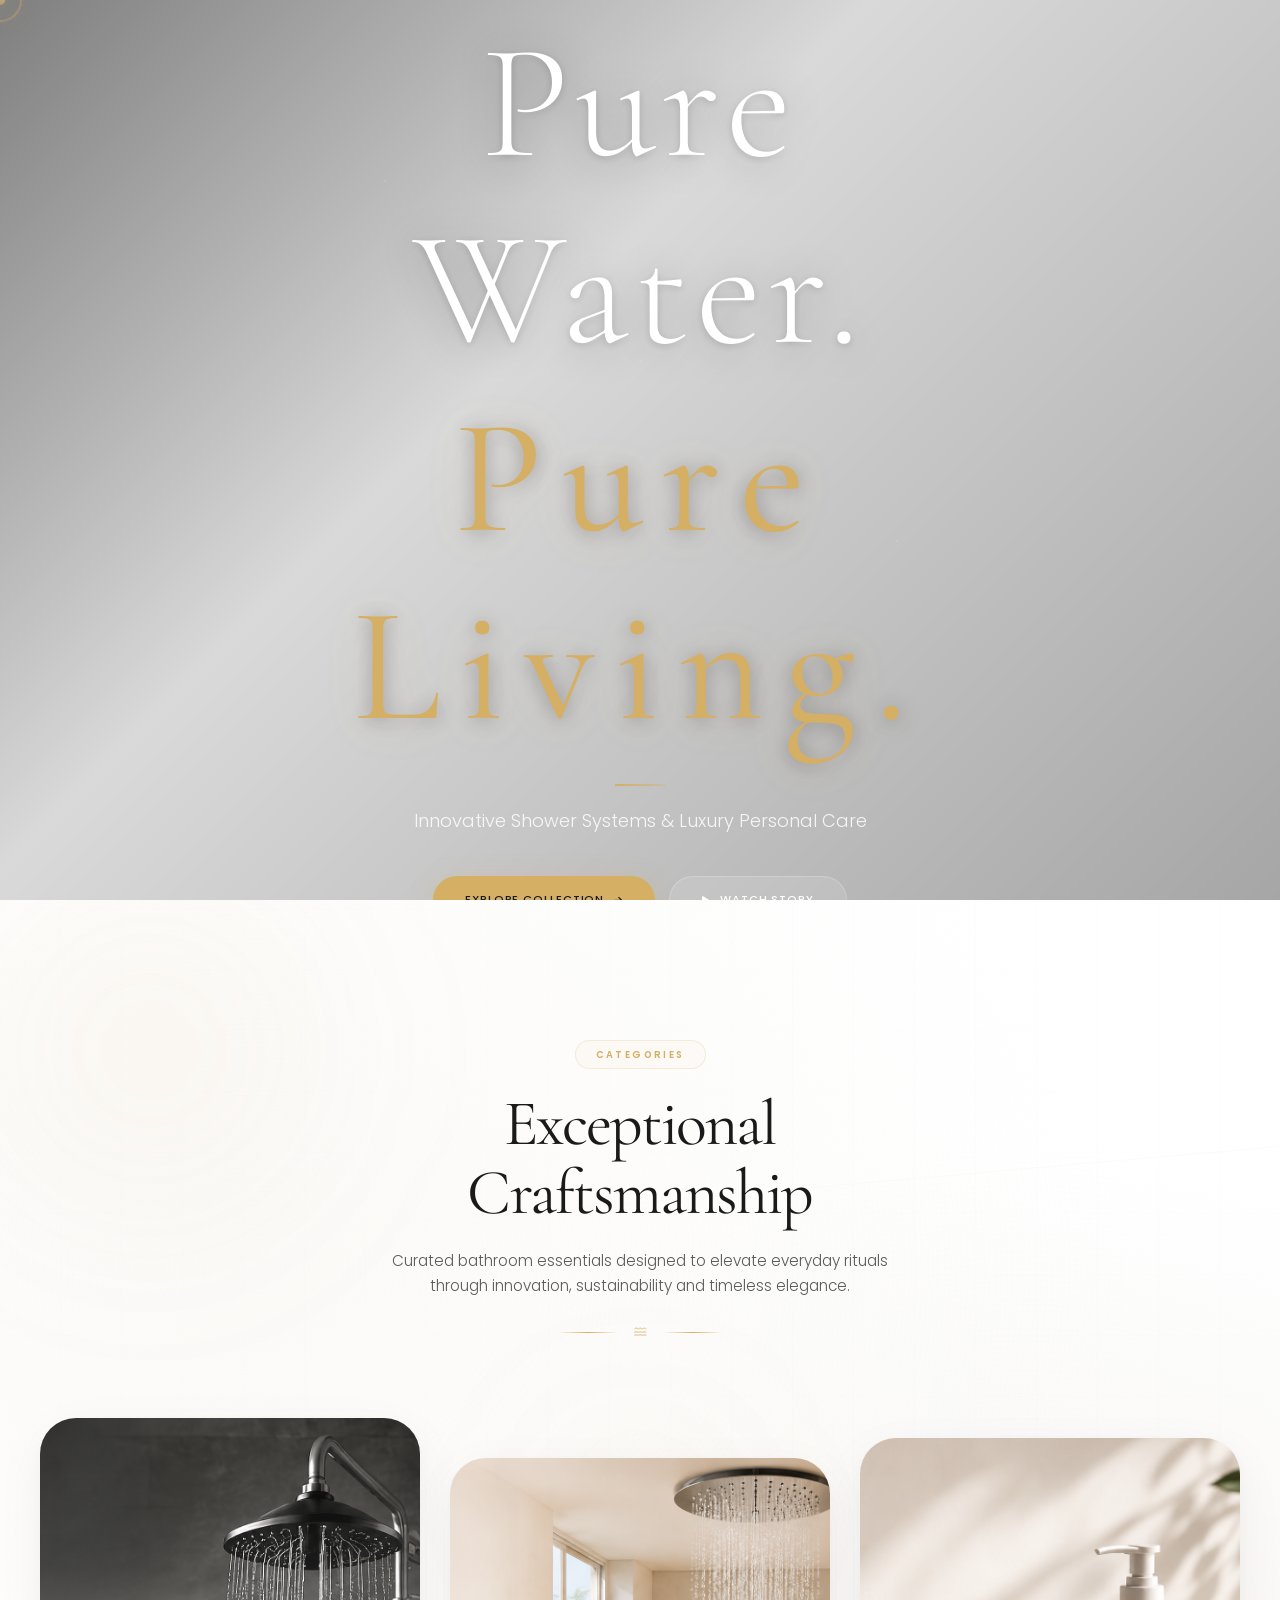
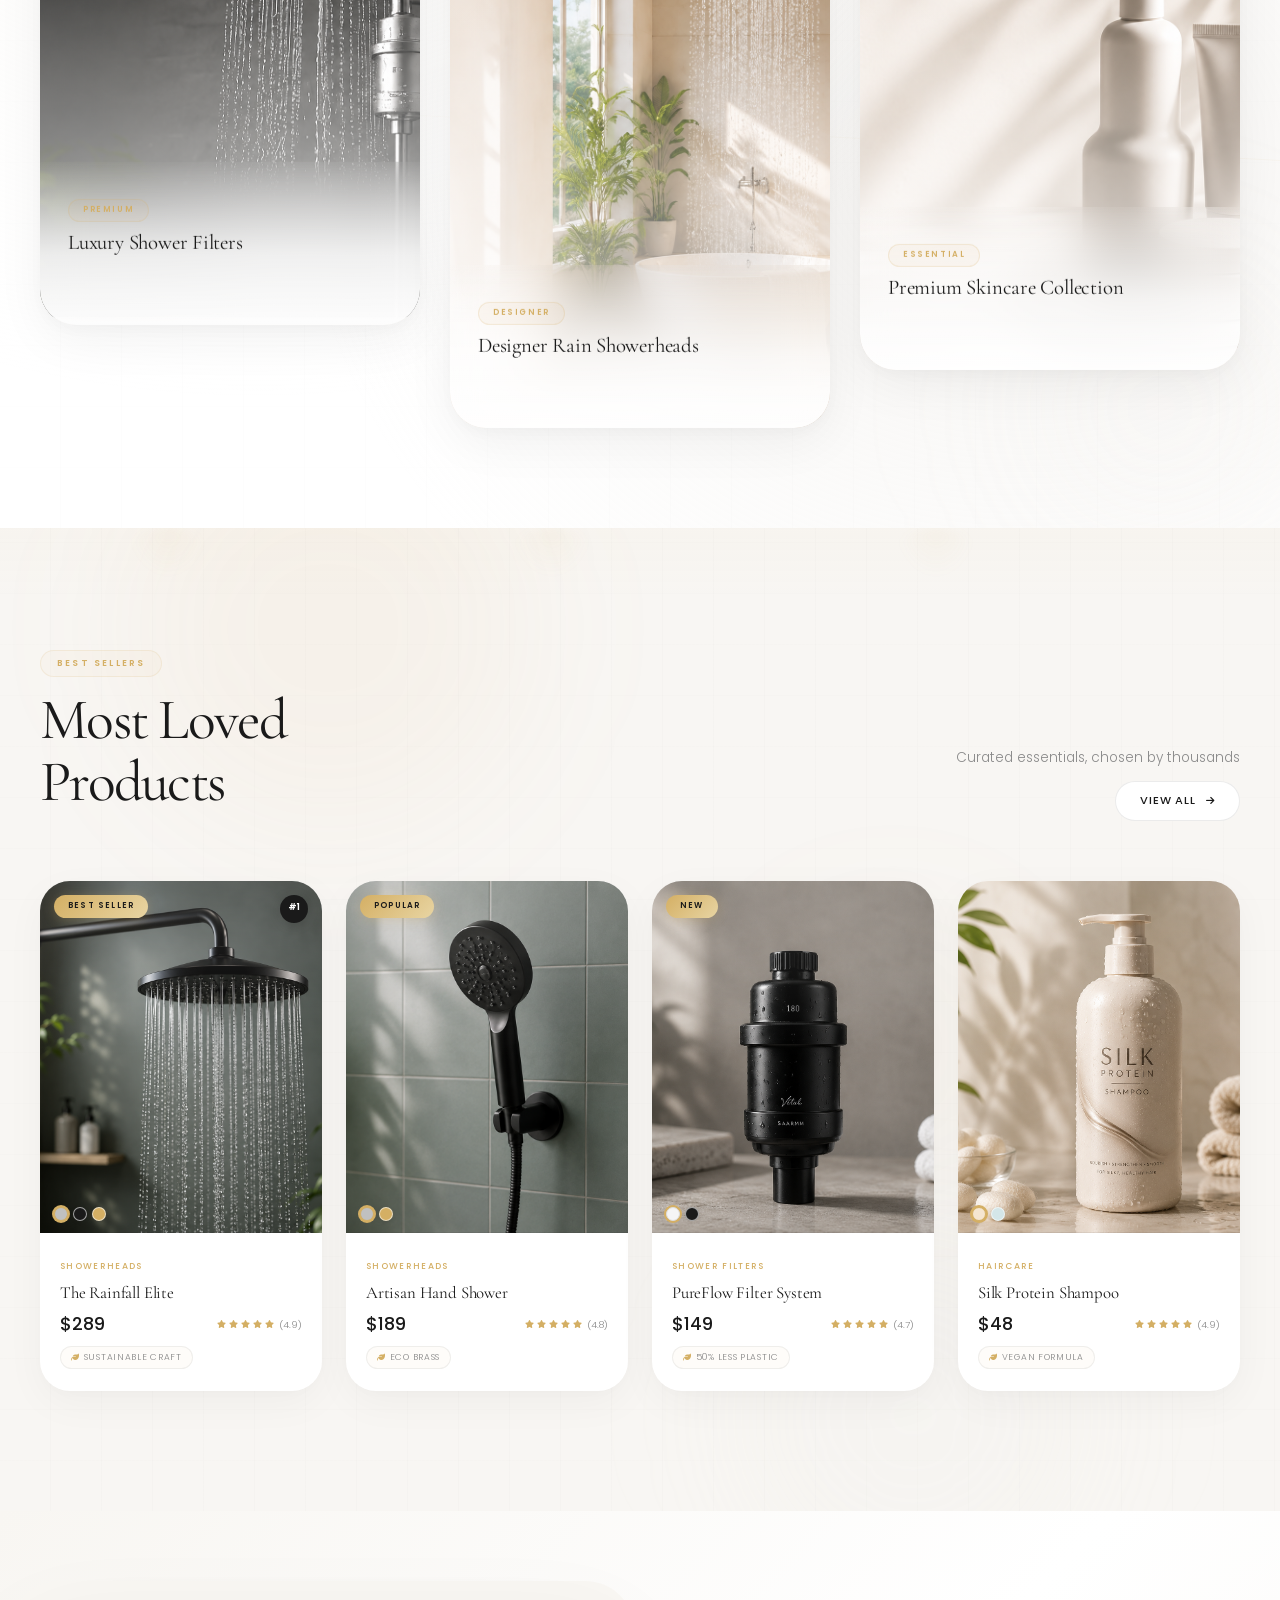
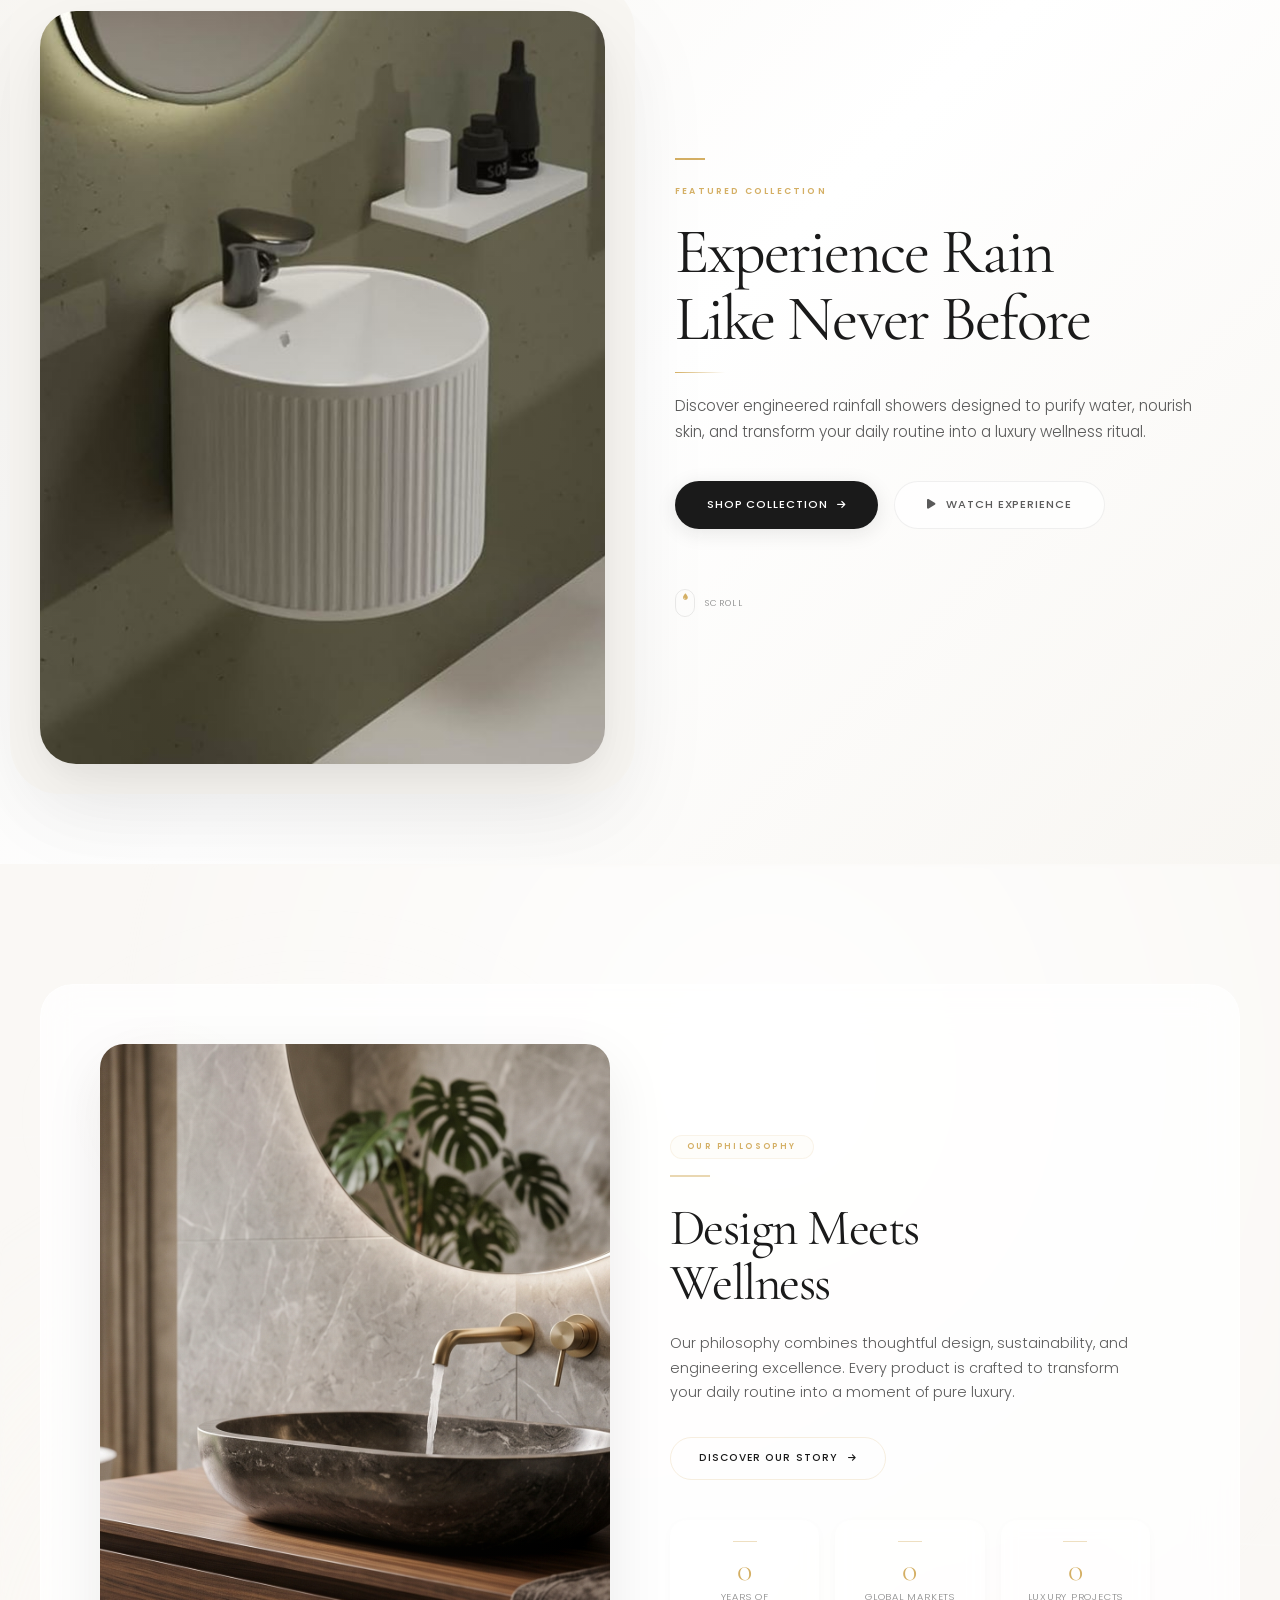
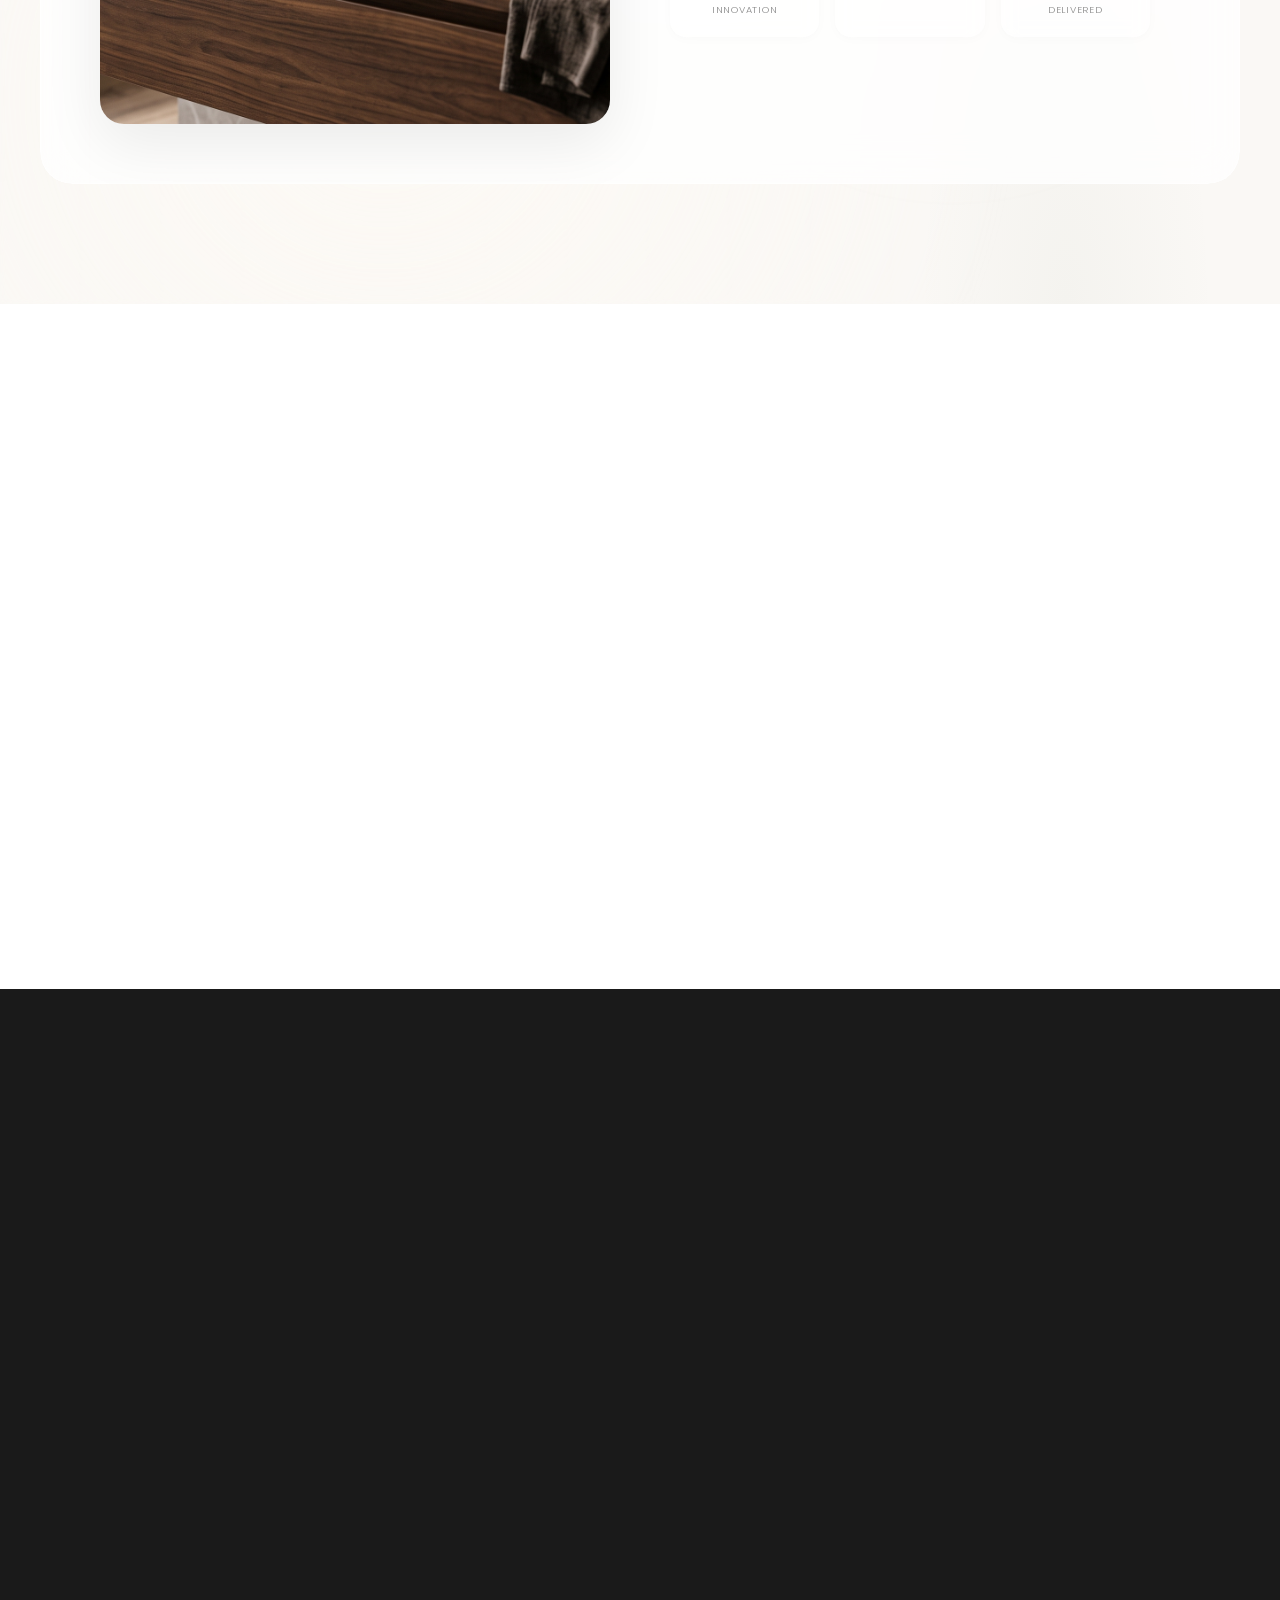
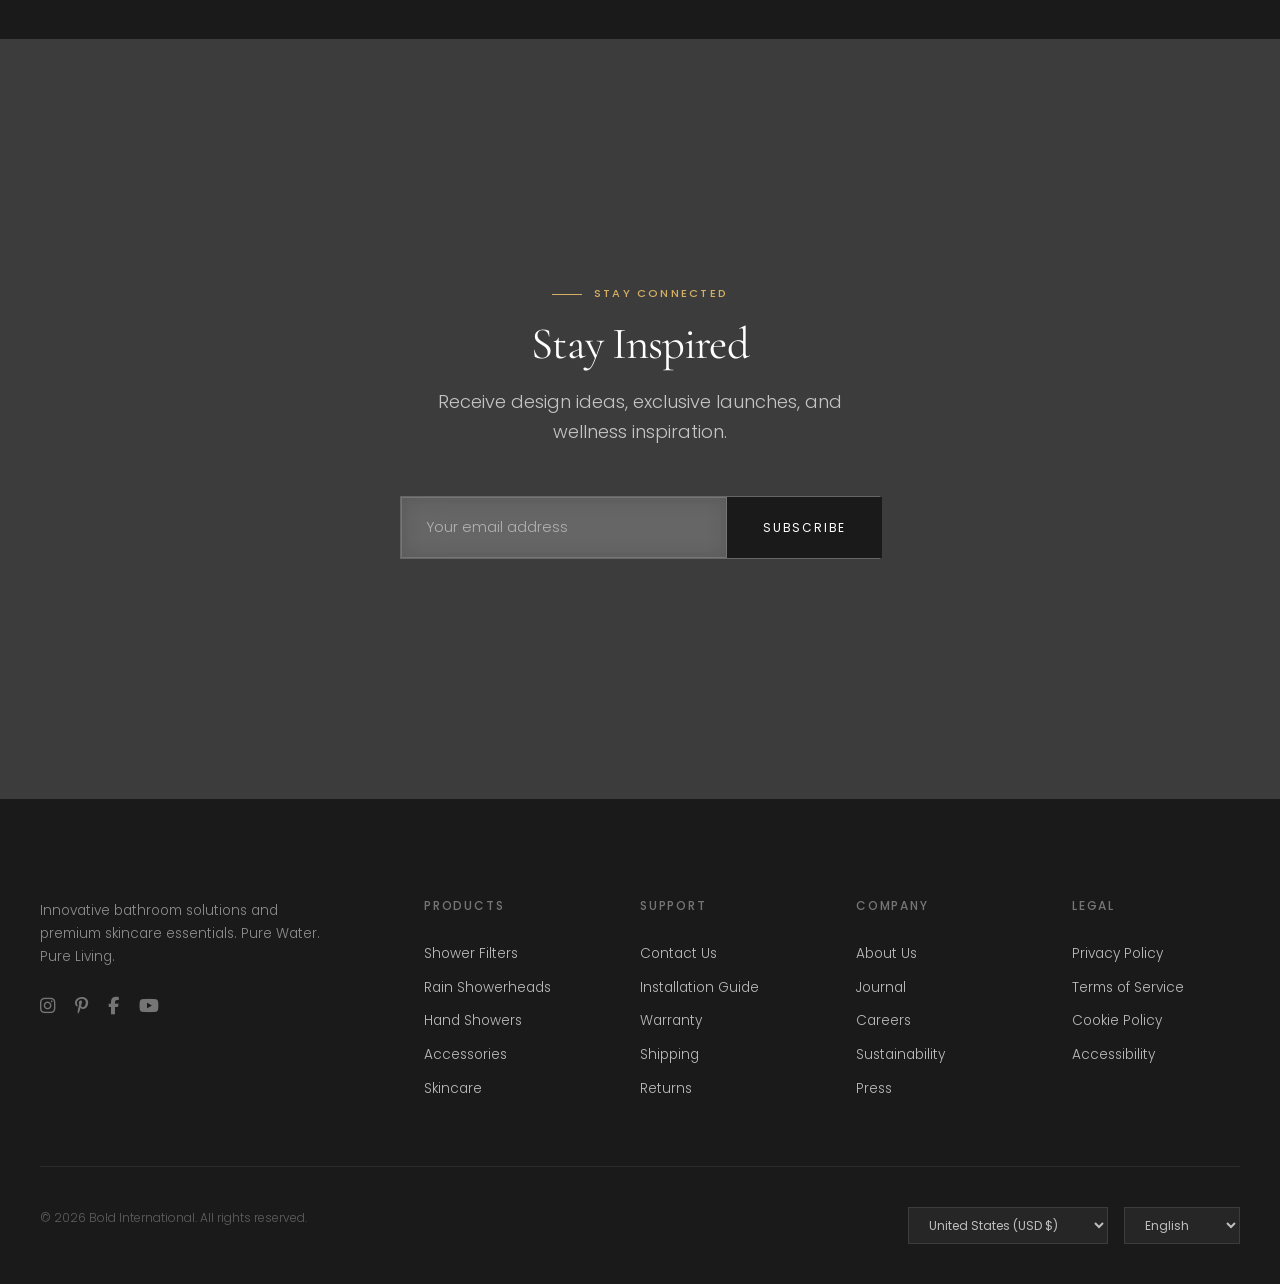
==== commit de3b2c5a: "scrolling issue  solved" ====
--- a/index.html
+++ b/index.html
@@ -899,10 +899,11 @@
   </script>
   <script src="https://cdnjs.cloudflare.com/ajax/libs/gsap/3.12.5/ScrollTrigger.min.js">
   </script>
-  <script src="https://unpkg.com/lenis@1.1.13/dist/lenis.min.js">
+  
   </script>
   <script src="js/main.js"></script>
 </body>
 </html>
 
 
+
--- a/css/style.css
+++ b/css/style.css
@@ -1093,6 +1093,7 @@
   overflow: hidden;
   display: flex;
   align-items: center;
+  will-change: transform;
 }
 
 .hero-slider {
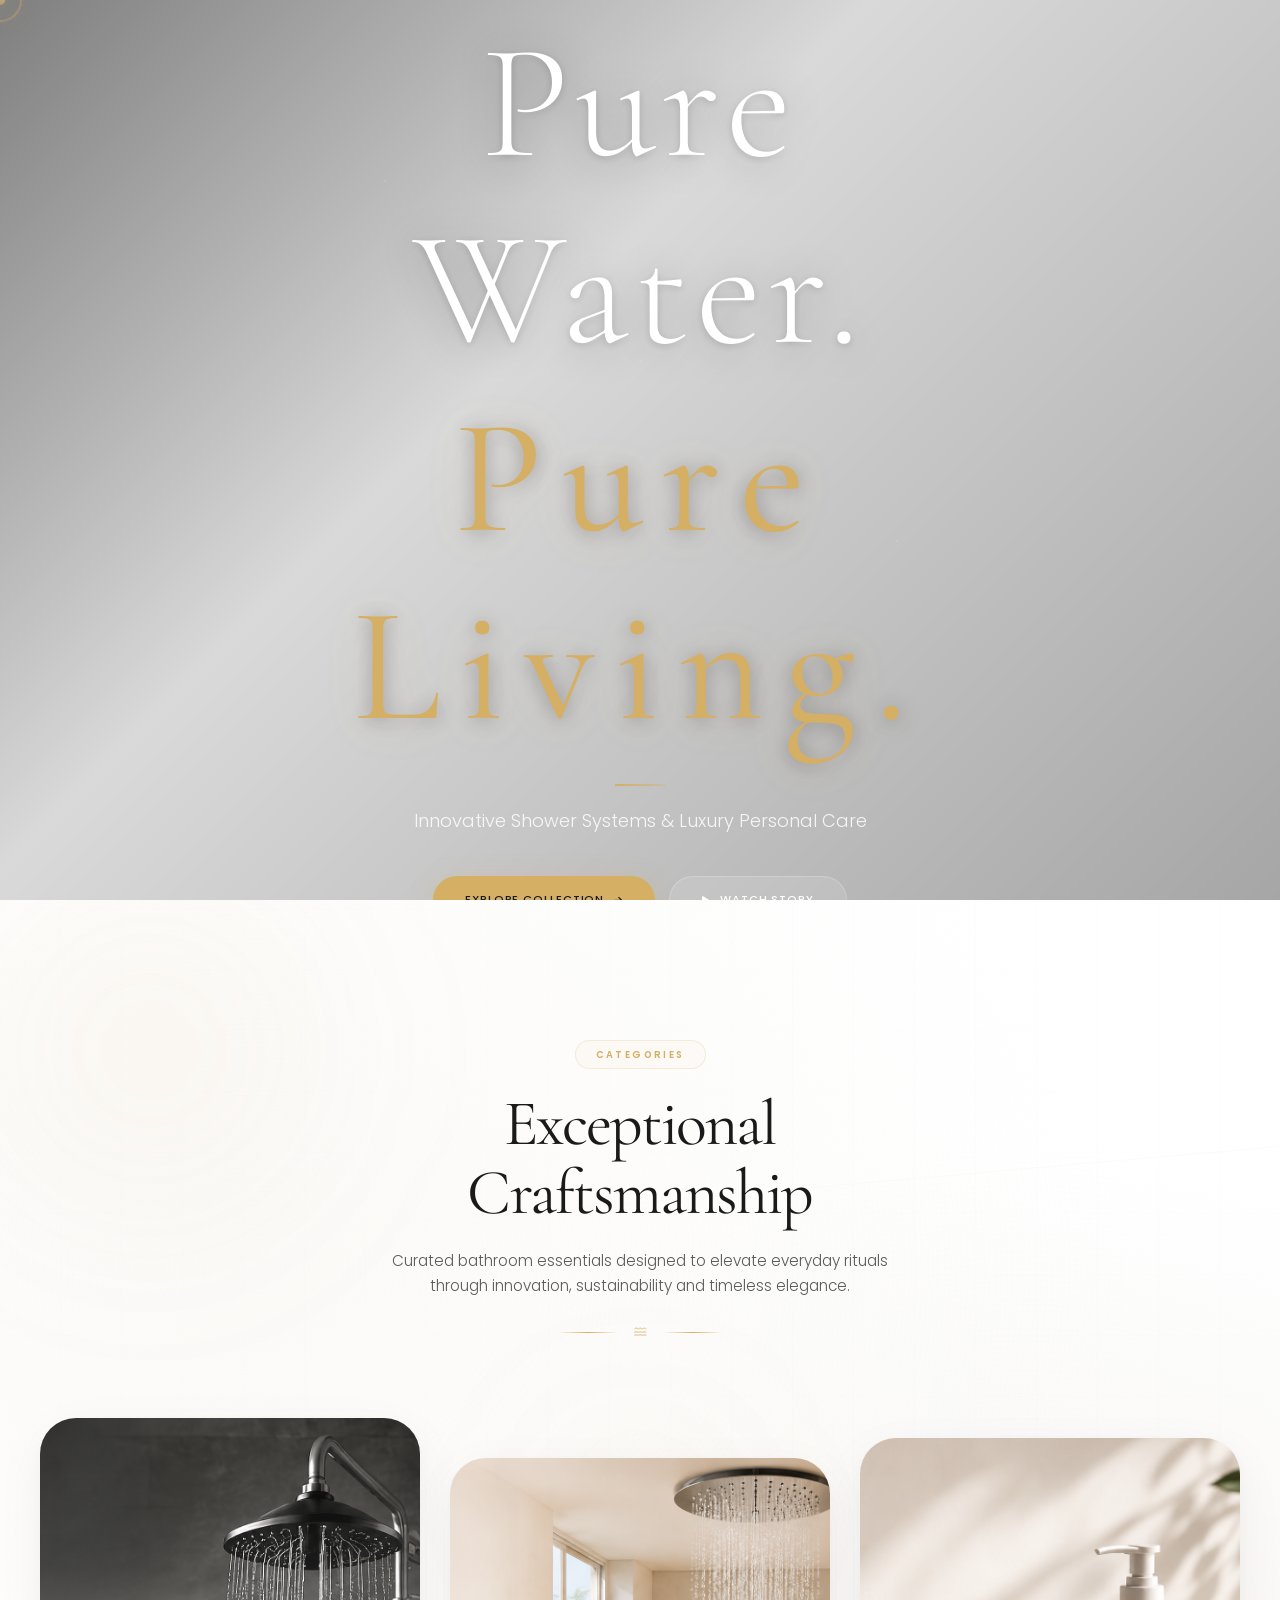
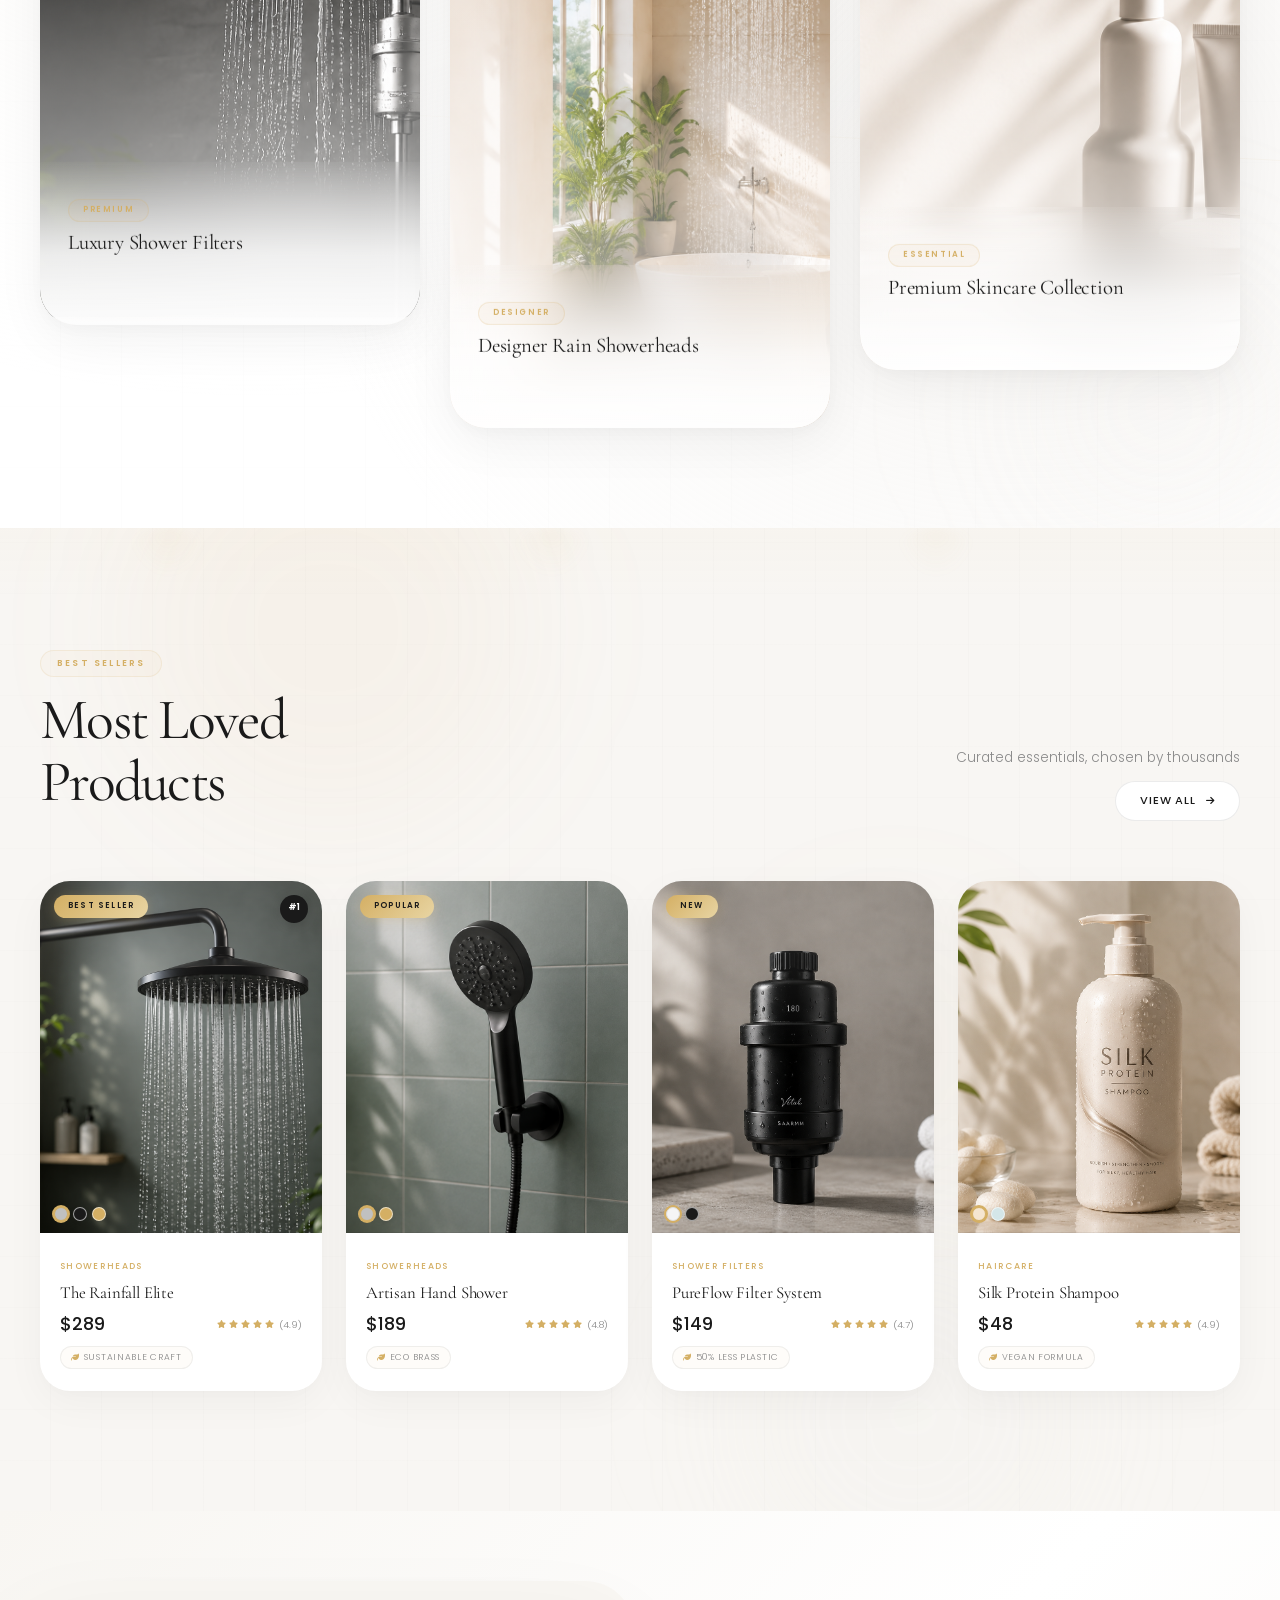
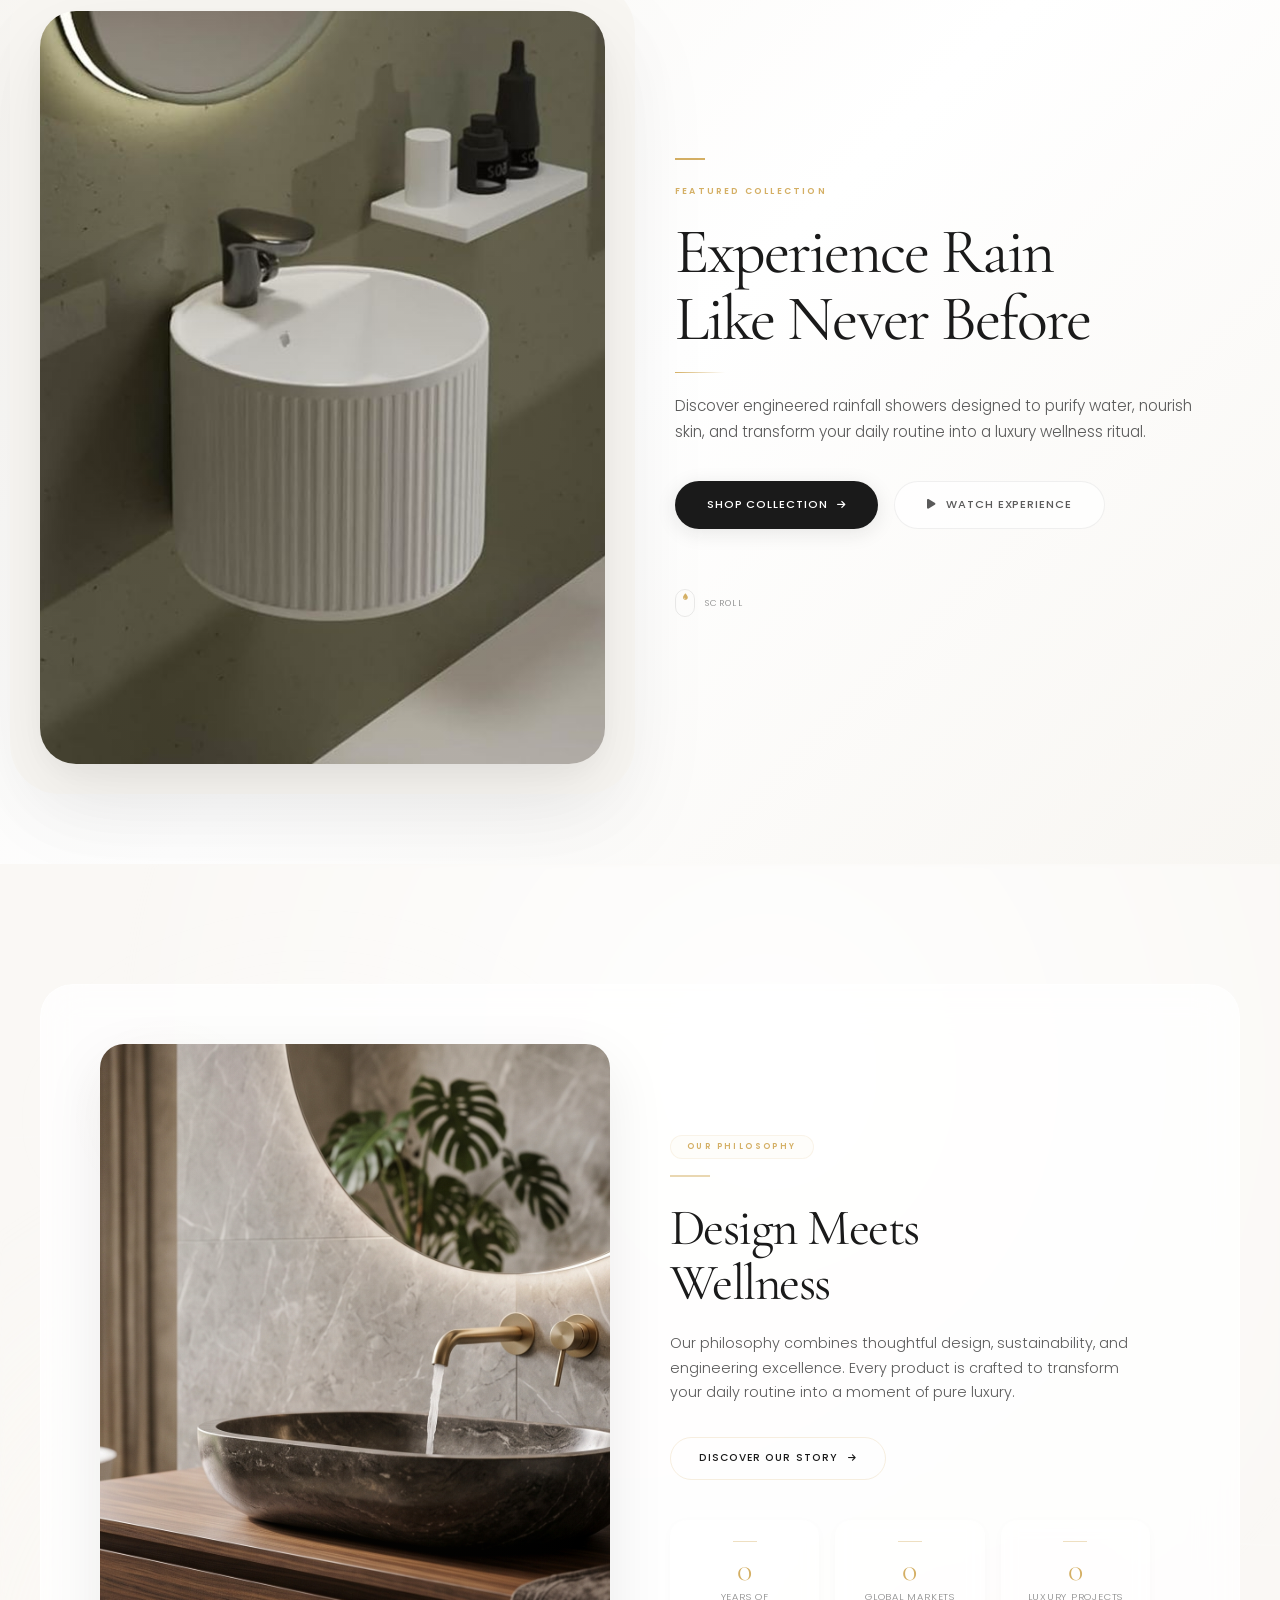
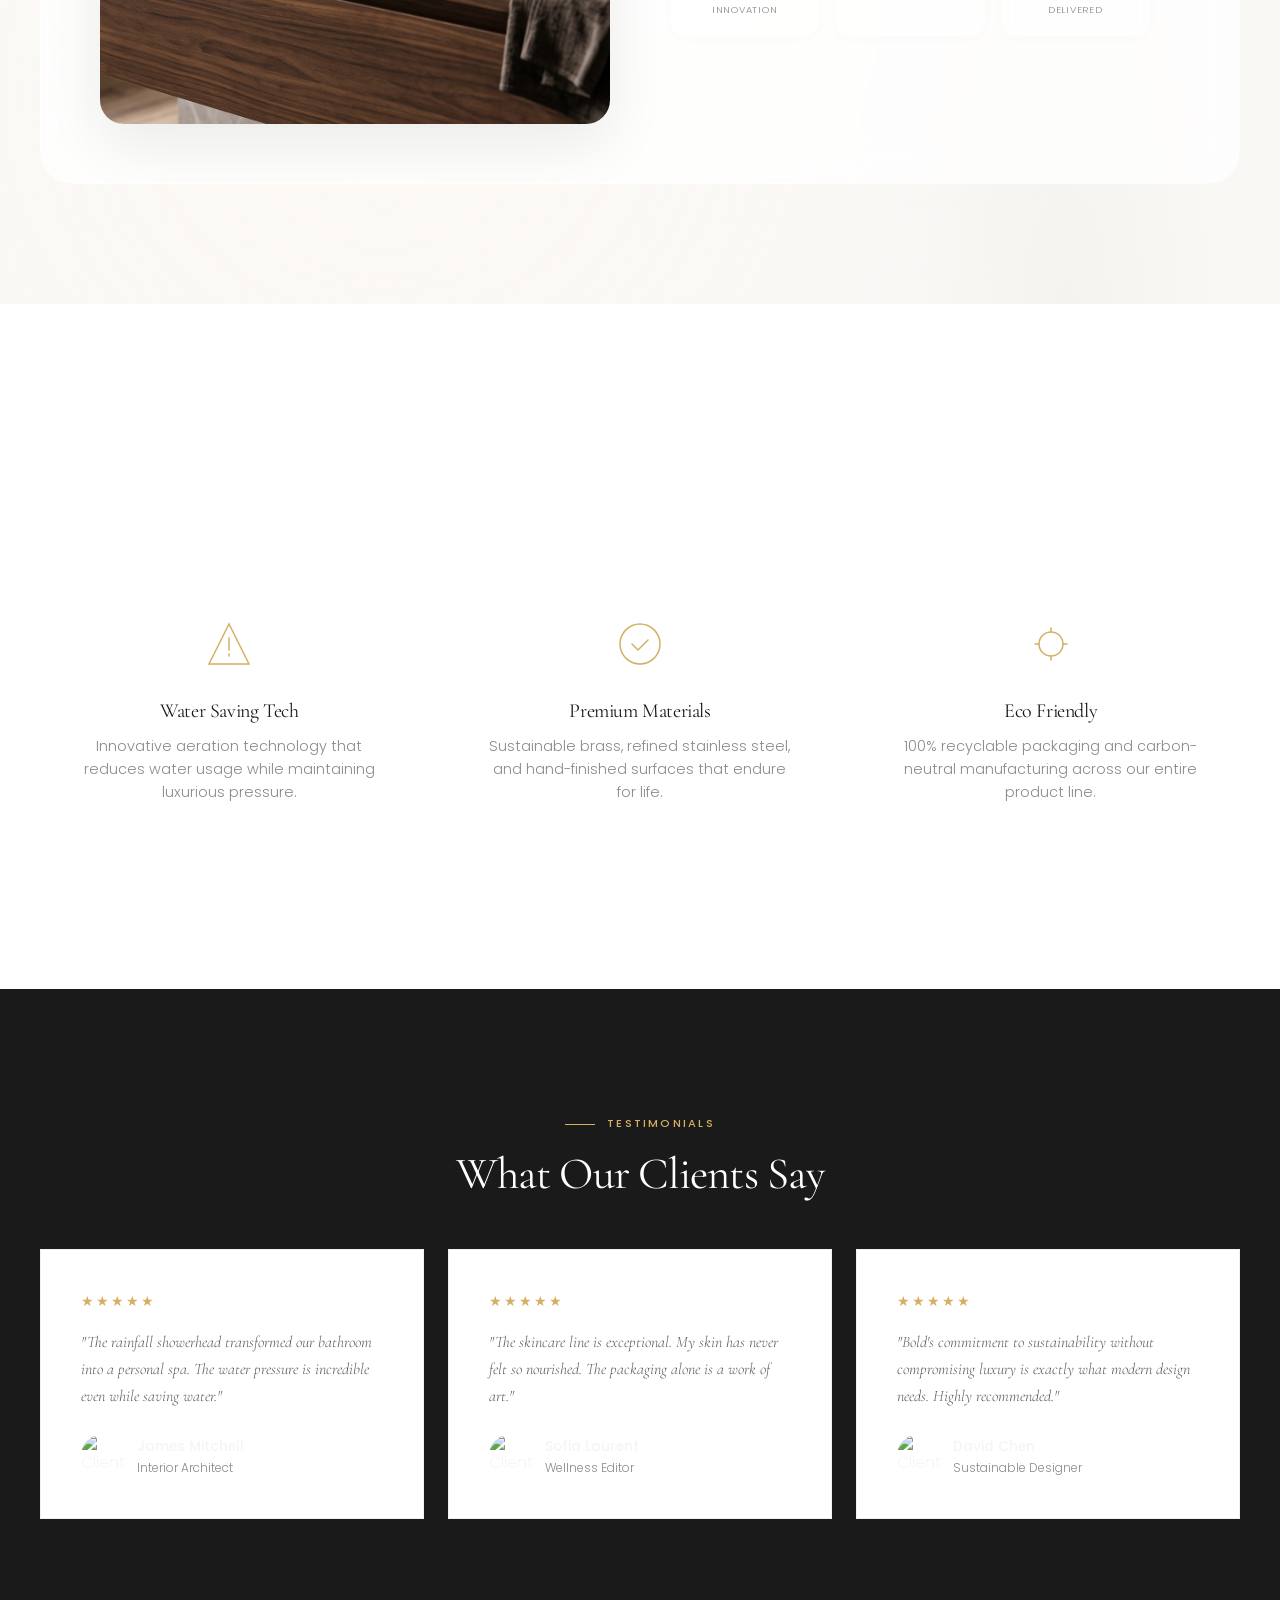
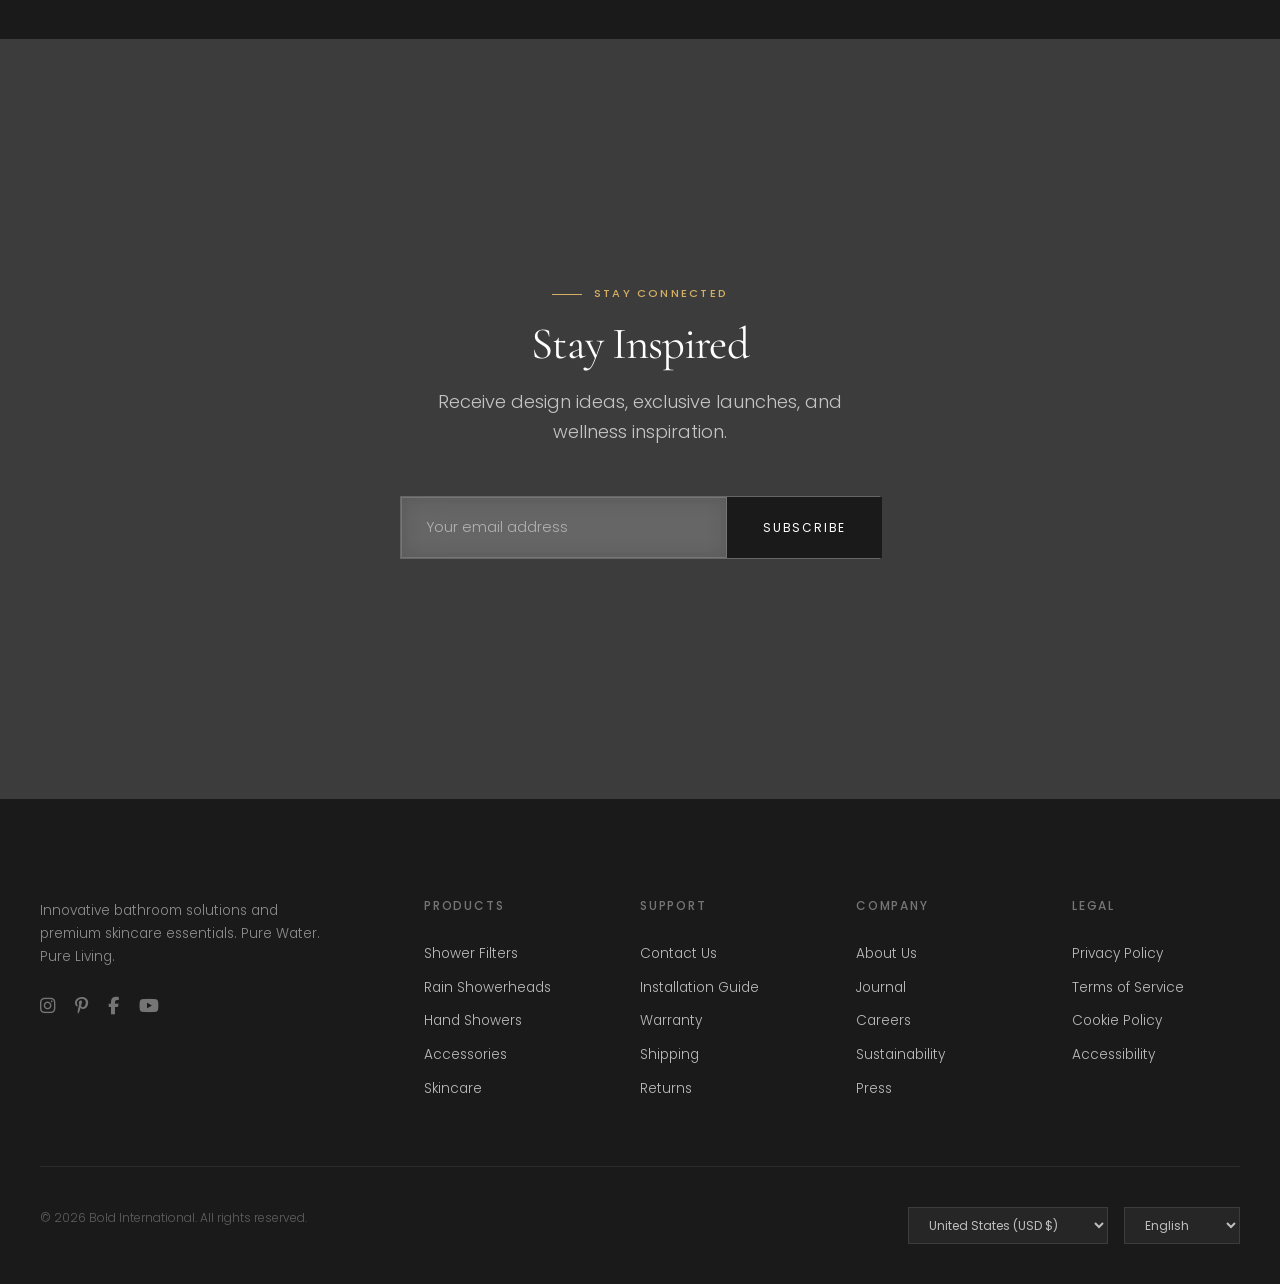
==== commit 2e9e6f4e: "logo add" ====
--- a/index.html
+++ b/index.html
@@ -7,7 +7,7 @@
   <meta name="description" content="Innovative shower systems, rain showerheads, and luxury personal care. Pure Water. Pure Living.">
   <link rel="stylesheet" href="https://cdn.jsdelivr.net/npm/bootstrap@5.3.2/dist/css/bootstrap.min.css">
   <link rel="stylesheet" href="https://cdnjs.cloudflare.com/ajax/libs/font-awesome/6.5.1/css/all.min.css">
-  <link rel="stylesheet" href="css/style.css">
+  <link rel="icon" type="image/svg+xml" href="data:image/svg+xml,%3Csvg xmlns=%22http://www.w3.org/2000/svg%22 viewBox=%220 0 100 100%22%3E%3Crect width=%22100%22 height=%22100%22 rx=%2220%22 fill=%22%23C9A86A%22/%3E%3Ctext x=%2250%22 y=%2268%22 text-anchor=%22middle%22 font-size=%2260%22 font-weight=%22700%22 font-family=%22serif%22 fill=%22%23fff%22%3EB%3C/text%3E%3C/svg%3E"><link rel="stylesheet" href="css/style.css">
 </head>
 <body>
 
@@ -907,3 +907,5 @@
 
 
 
+
+
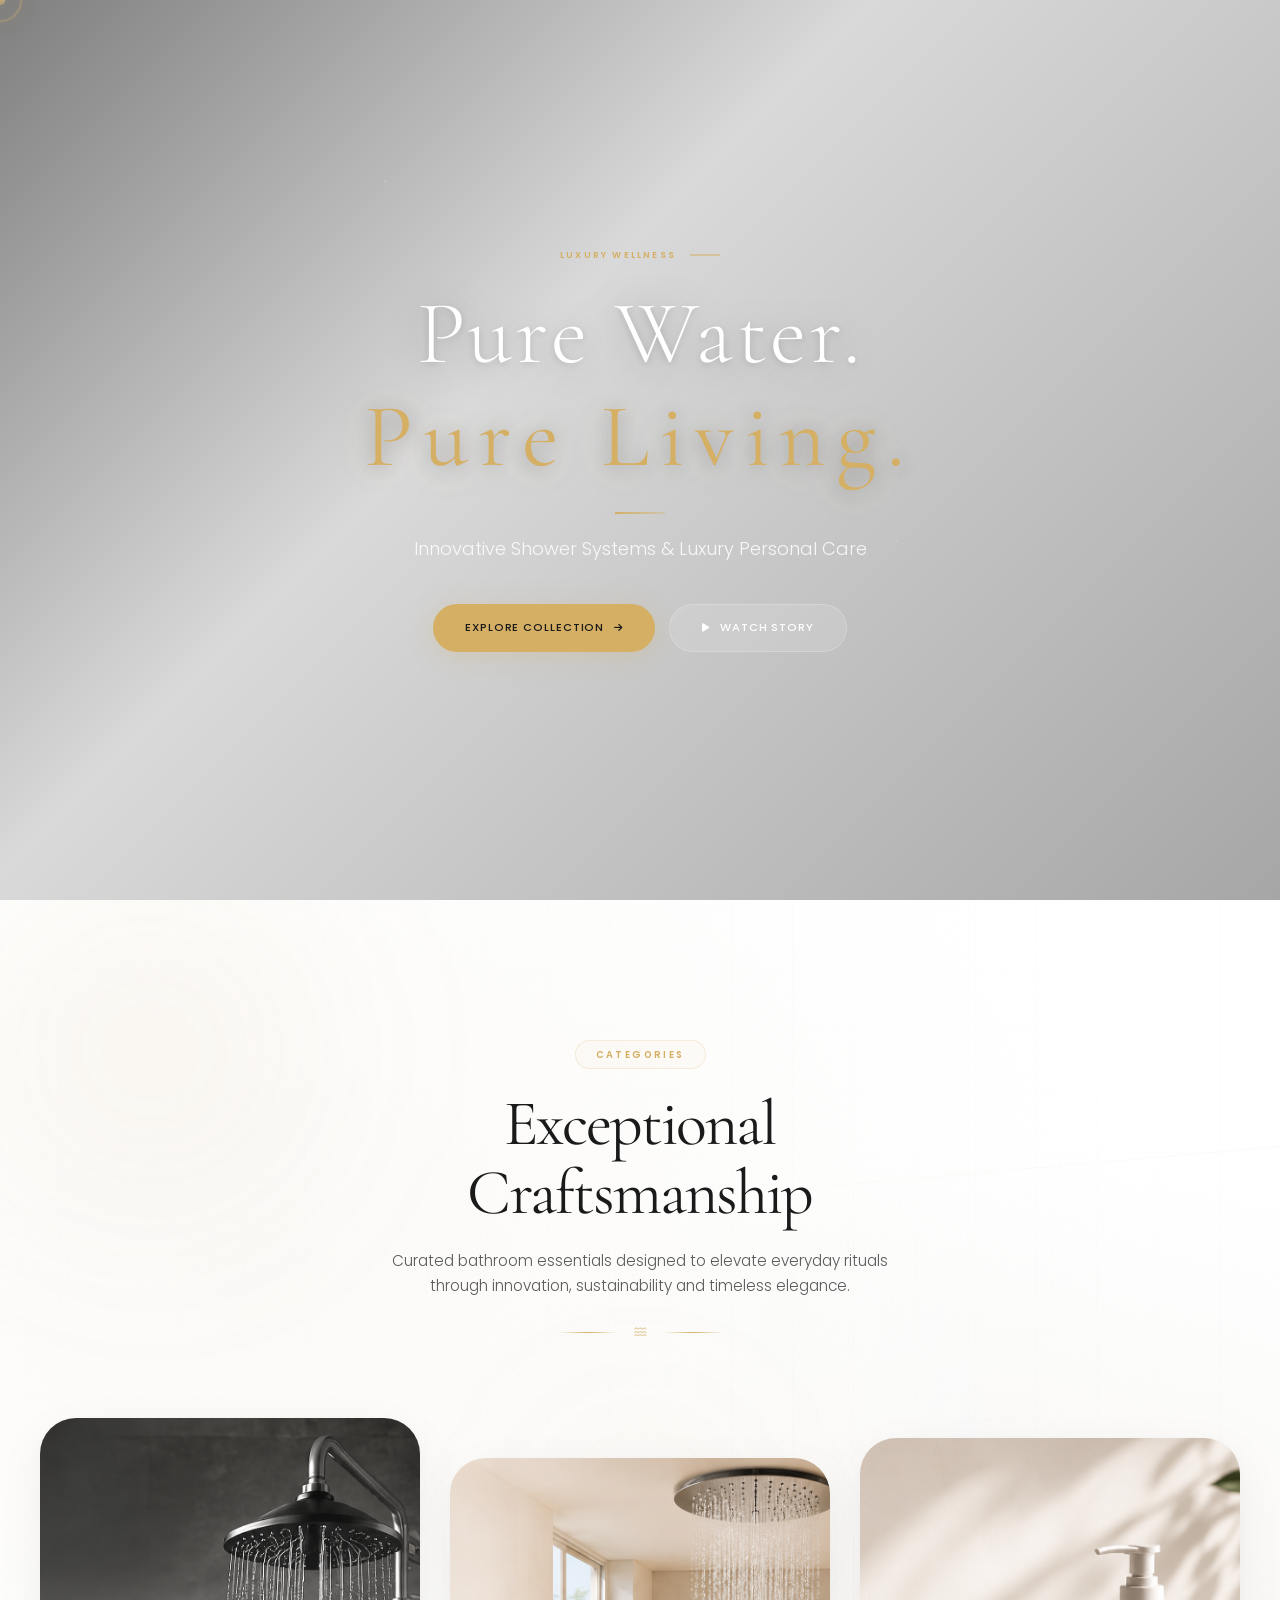
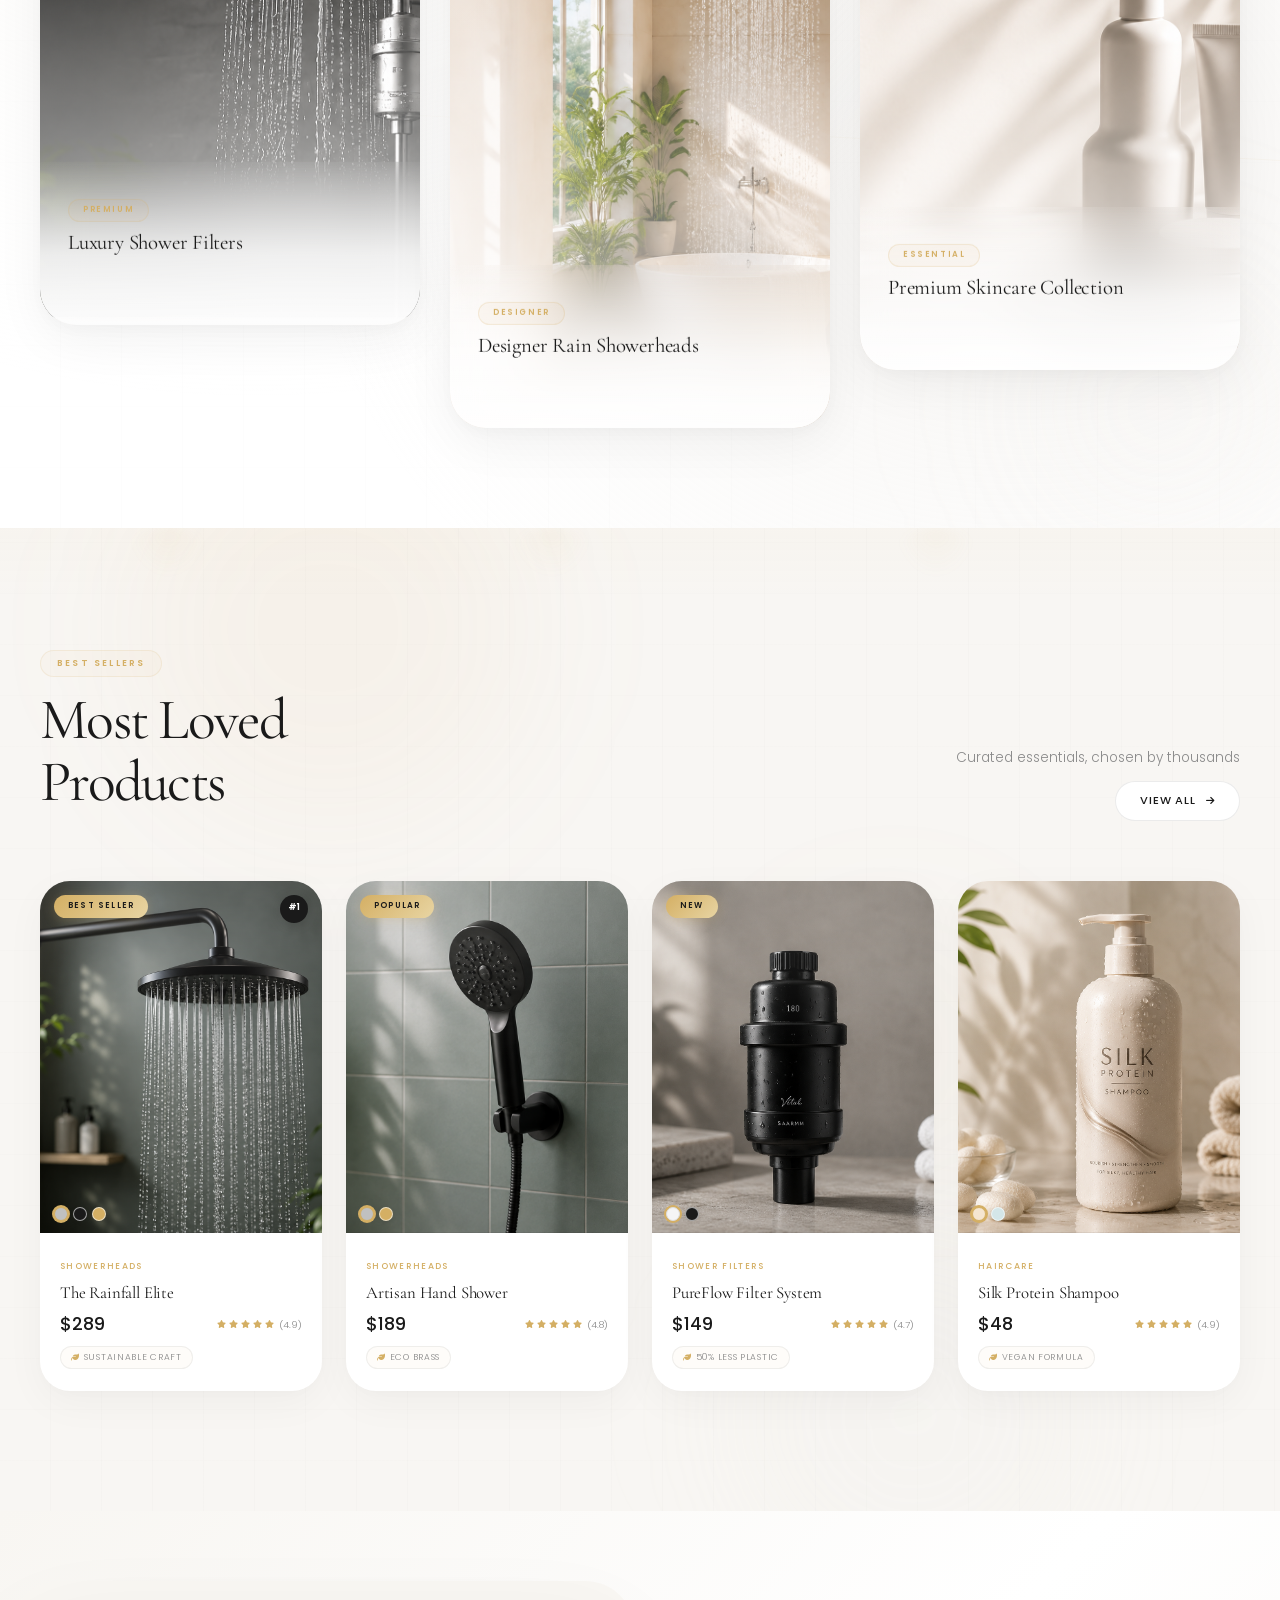
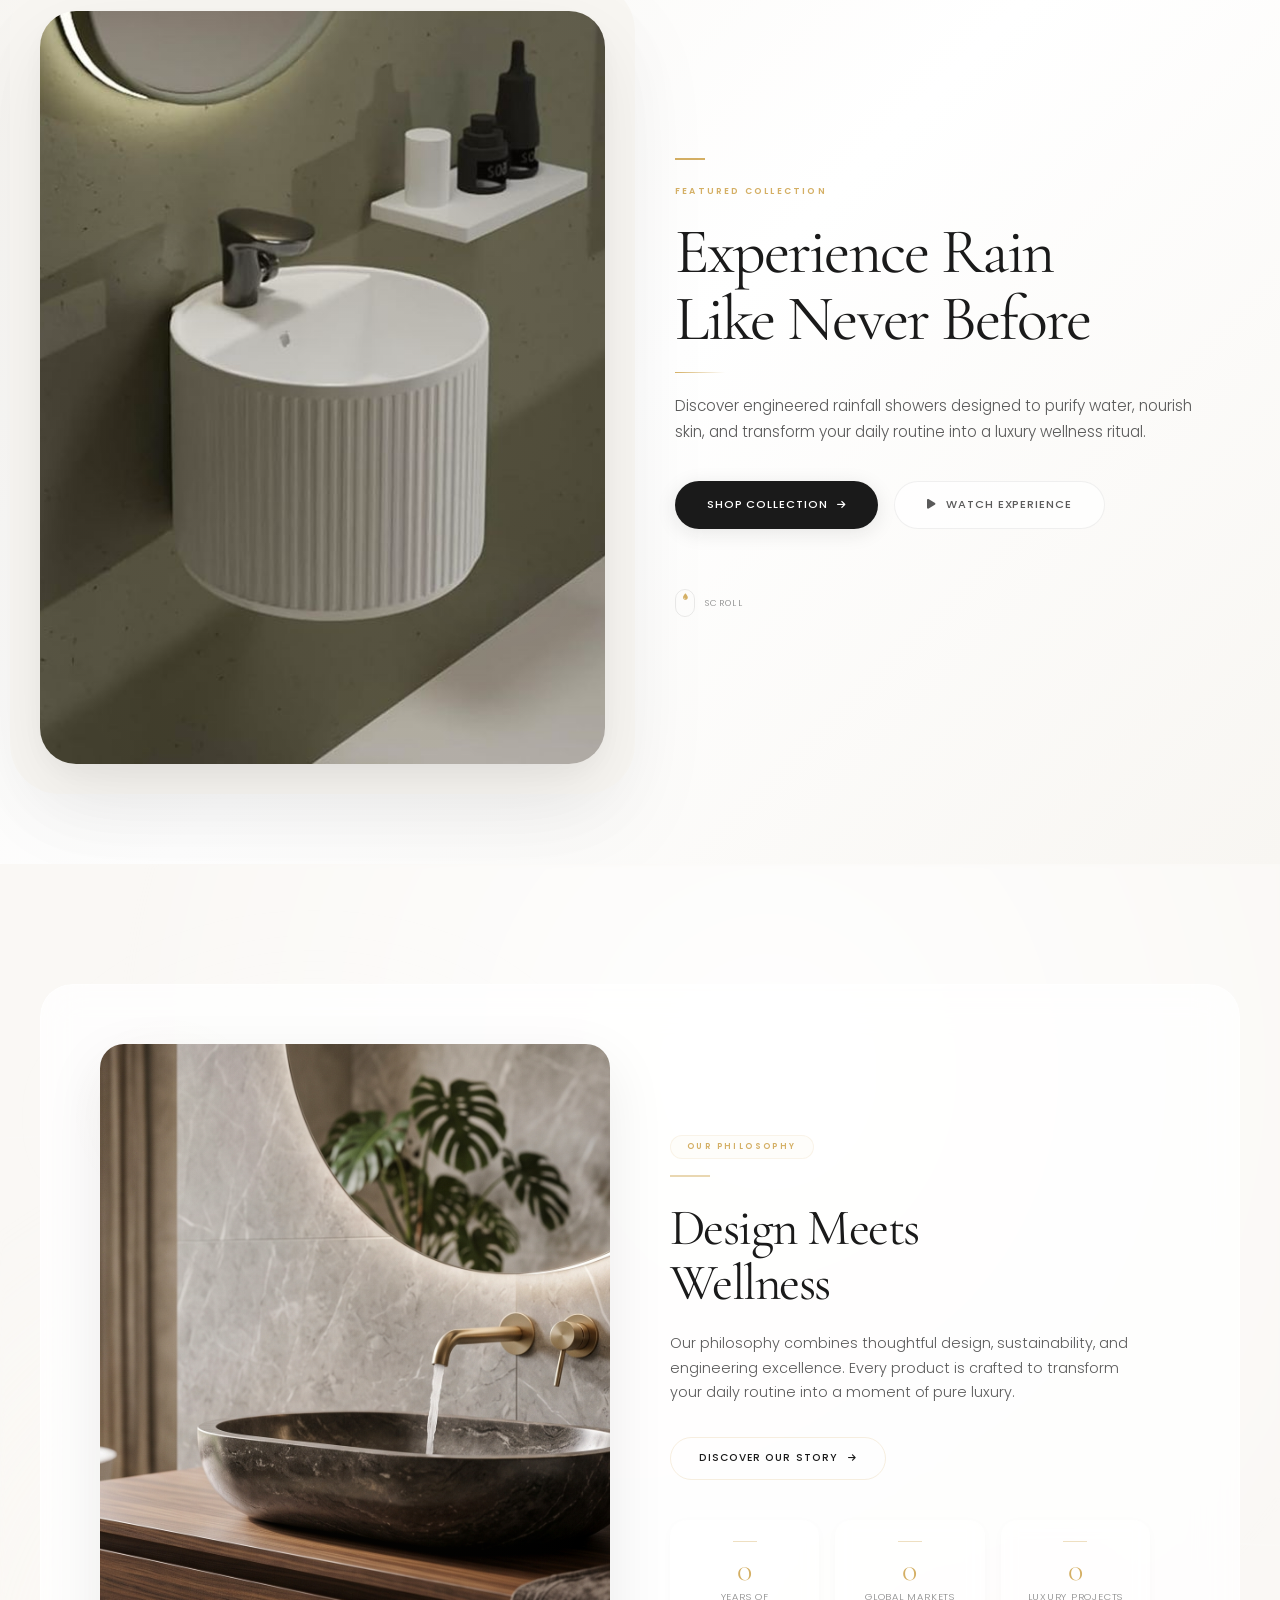
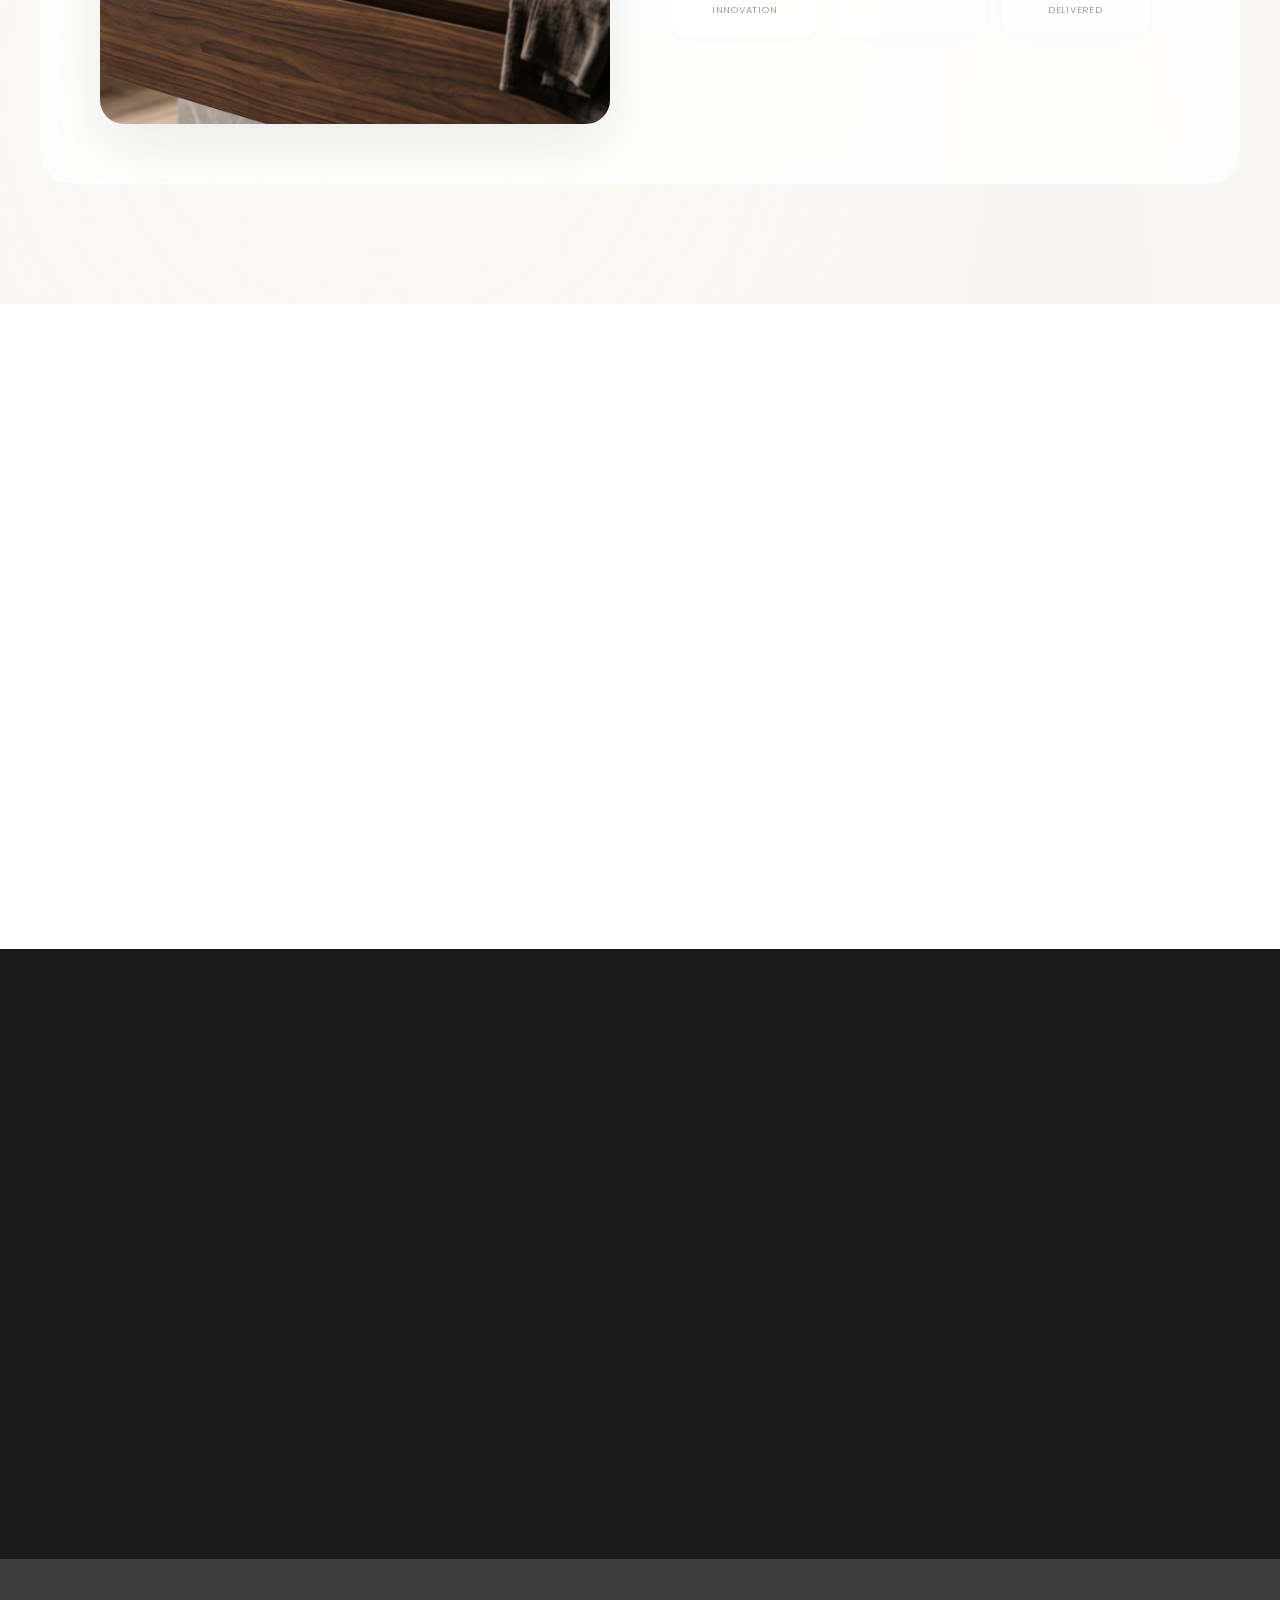
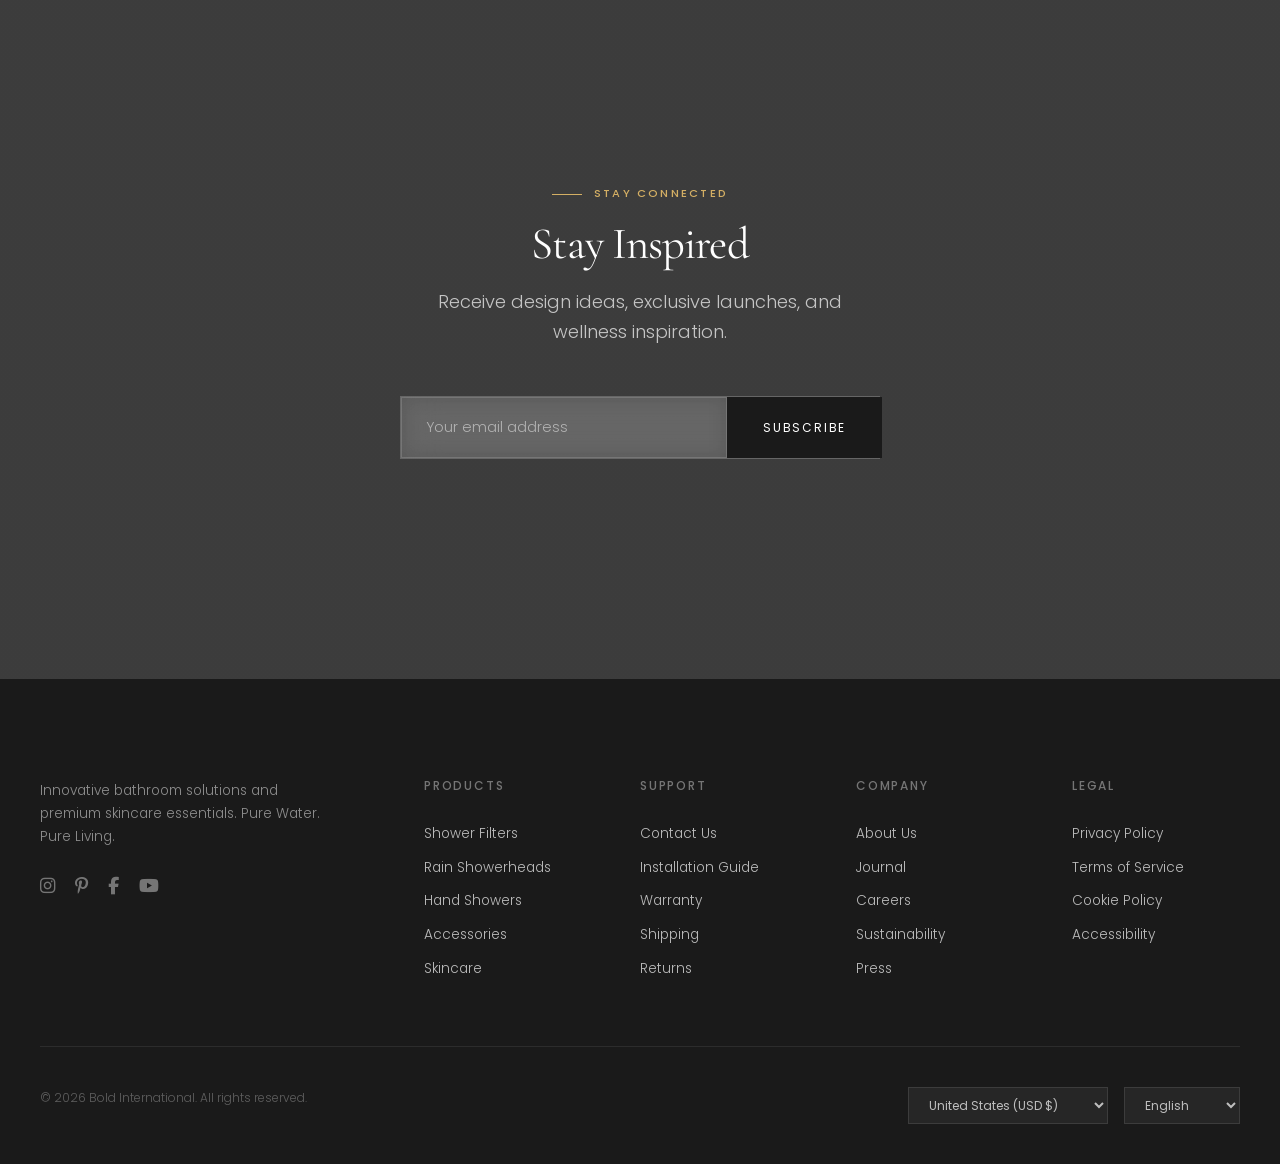
==== commit 2e6d3b38: "alignments  issues  solved  ui  -responsive" ====
--- a/index.html
+++ b/index.html
@@ -143,7 +143,7 @@
   <section class="hero" id="hero">
     <div class="hero-slider" id="heroSlider">
       <div class="hero-slide active" data-index="0">
-        <video autoplay muted loop playsinline poster="https://images.unsplash.com/photo-1600566753086-00f18f6b0352?w=1920&h=1080&fit=crop">
+        <video autoplay muted loop playsinline poster="https://images.unsplash.com/photo-1584622650111-993a426fbf0a?w=1920&h=1080&fit=crop">
           <source src="assets/videos/video1.mp4" type="video/mp4">
         </video>
       </div>
@@ -781,7 +781,7 @@
         <div class="instagram-overlay"><span><i class="fab fa-instagram"></i></span></div>
       </div>
       <div class="instagram-item reveal" style="transition-delay:0.1s">
-        <img src="https://images.unsplash.com/photo-1620626011761-e35e718c10ef?w=600&h=600&fit=crop" alt="Water Pipe Design" loading="lazy">
+        <img src="https://images.unsplash.com/photo-1518531933037-91b2f5f229cc?w=600&h=600&fit=crop" alt="Water Pipe Design" loading="lazy">
         <div class="instagram-overlay"><span><i class="fab fa-instagram"></i></span></div>
       </div>
       <div class="instagram-item reveal" style="transition-delay:0.15s">
@@ -899,8 +899,6 @@
   </script>
   <script src="https://cdnjs.cloudflare.com/ajax/libs/gsap/3.12.5/ScrollTrigger.min.js">
   </script>
-  
-  </script>
   <script src="js/main.js"></script>
 </body>
 </html>
@@ -909,3 +907,4 @@
 
 
 
+
--- a/css/style.css
+++ b/css/style.css
@@ -36,7 +36,7 @@
   --font-sans: 'Poppins', -apple-system, BlinkMacSystemFont, 'Segoe UI', sans-serif;
 
   /* Spacing */
-  --section-padding: 120px 0;
+  --section-padding: 100px 0;
   --container-max: 1440px;
   --container-wide: 1680px;
 
@@ -228,7 +228,7 @@
 }
 
 .display-heading {
-  font-size: clamp(10.2rem, 7vw, 7rem);;
+  font-size: clamp(2.8rem, 7vw, 7rem);
   font-weight: 300;
   line-height: 1.15;
   letter-spacing: -0.02em;
@@ -326,7 +326,7 @@
   width: 100%;
   max-width: var(--container-wide);
   margin: 0 auto;
-  padding: 0 40px;
+  padding: 0 120px;
 }
 
 .section {
@@ -1797,11 +1797,17 @@
 @media (max-width: 768px) {
   .lux-cards {
     grid-template-columns: 1fr;
-    max-width: 450px;
+    max-width: 400px;
     margin: 0 auto;
   }
-  .lux-categories { padding: 80px 0; }
-  .lux-header { margin-bottom: 50px; }
+  .lux-card-1, .lux-card-2, .lux-card-3 {
+    aspect-ratio: auto;
+    min-height: 400px;
+  }
+  .lux-card-2 { transform: translateY(0); }
+  .lux-card-3 { transform: translateY(0); }
+  .lux-categories { padding: 60px 0; }
+  .lux-header { margin-bottom: 40px; }
 }
 
 /* ============================================
@@ -3307,7 +3313,8 @@
 .sp-load-btn i { font-size: 0.6rem; }
 
 /* Responsive */
-@media (max-width: 1100px) {
+@media (max-width: 1024px) {
+  .sp-grid { grid-template-columns: repeat(2, 1fr); }
 }
 @media (max-width: 768px) {
   .sp-grid { grid-template-columns: 1fr; max-width: 500px; margin: 0 auto; }
@@ -5073,8 +5080,7 @@
   }
 }
 
-@media (max-width: 768px) {
-  .ab-hero { min-height: 600px; }
+@media (max-width: 768px) {\n  .ab-hero { min-height: 600px; }
   .ab-heading { font-size: clamp(2rem, 8vw, 3.2rem); }
   .ab-cta { flex-direction: column; align-items: center; }
   .ab-phil { padding: 80px 0; }
@@ -5101,6 +5107,8 @@
 }
 
 @media (max-width: 480px) {
+  .lux-cards { max-width: 100%; }
+  .lux-card-1, .lux-card-2, .lux-card-3 { min-height: 320px; }
   .ab-stats-grid { grid-template-columns: 1fr; max-width: 280px; }
 }
 
@@ -6571,7 +6579,7 @@
 @media (max-width: 992px) {
   .container-premium,
   .container-wide {
-    padding: 0 24px;
+    padding: 0 20px;
   }
 
   .section {
@@ -6616,8 +6624,8 @@
 }
 
 @media (max-width: 768px) {
-  .product-grid {
-    grid-template-columns: 1fr;
+  .bj-featured, .bj-latest, .bj-categories, .bj-trending, .bj-newsletter, .bj-instagram { padding: 60px 0; }
+  .product-grid {\n    grid-template-columns: 1fr;
   }
 
   .blog-grid {
@@ -6690,11 +6698,20 @@
 @media (max-width: 480px) {
   .container-premium,
   .container-wide {
-    padding: 0 16px;
+    padding: 0 20px;
   }
 
   .section {
     padding: 60px 0;
+  }
+
+  .hero {
+    min-height: 500px;
+  }
+
+  .auth-section {
+    padding: 80px 20px;
+    min-height: 90vh;
   }
 
   .hero-cta {
@@ -7293,8 +7310,7 @@
   letter-spacing: 0.05em;
 }
 
-@media (max-width: 768px) {
-  .qv-layout { grid-template-columns: 1fr; }
+@media (max-width: 768px) {\n  .qv-layout { grid-template-columns: 1fr; }
   .qv-image { min-height: 280px; }
   .qv-details { padding: 32px 24px; }
   .modal-overlay { padding: 16px; }
@@ -7571,18 +7587,11 @@
 .pl-breadcrumb a:hover { color: #C9A45C; }
 .pl-breadcrumb span { color: #C9A45C; }
 
-.pl-container { max-width: 1600px; margin: 0 auto; padding: 0 60px; }
+.pl-container-wide { max-width: 1440px; margin: 0 auto; padding: 0 40px; }
 
 .pl-product {
   background: #FAFAF8;
-  padding: 40px 0 80px;
-}
-
-.pl-layout {
-  display: grid;
-  grid-template-columns: 65% 35%;
-  gap: 60px;
-  align-items: start;
+  padding: 80px 0;
 }
 
 /* Gallery */
@@ -8058,19 +8067,17 @@
 
 /* Responsive */
 @media (max-width: 1200px) {
-  .pl-container { padding: 0 40px; }
   .pl-h-grid { grid-template-columns: repeat(3, 1fr); }
 }
 
 @media (max-width: 1024px) {
-  .pl-layout { grid-template-columns: 1fr; gap: 40px; }
   .pl-info-sticky { position: static; }
   .pl-related-grid { grid-template-columns: repeat(2, 1fr); }
 }
 
 @media (max-width: 768px) {
-  .pl-container { padding: 0 24px; }
-  .pl-product { padding: 20px 0 60px; }
+  .pl-container-wide { padding: 0 20px; }
+  .pl-product, .pl-highlights, .pl-related, .pl-specs, .pl-reviews { padding: 60px 0; }
   .pl-thumbs { gap: 10px; margin-top: 14px; }
   .pl-thumb { border-radius: 12px; min-height: 80px; max-height: 100px; }
   .pl-purchase { flex-direction: column; }
@@ -8083,10 +8090,20 @@
 }
 
 @media (max-width: 480px) {
-  .pl-container { padding: 0 16px; }
+  .pl-container-wide { padding: 0 20px; }
   .pl-gallery-view { display: none; }
   .pl-swatches { gap: 8px; }
   .pl-swatch { width: 34px; height: 34px; }
+  .pl-h-grid { grid-template-columns: 1fr; }
+}
+
+/* Contact variations */
+.bj-hero-contact { height: 60vh; min-height: 450px; }
+.bj-featured-card-contact { grid-template-columns: 1fr 1.2fr; }
+
+@media (max-width: 768px) {
+  .bj-hero-contact { height: 50vh; min-height: 350px; }
+  .bj-featured-card-contact { grid-template-columns: 1fr; }
 }
 
 /* ============================================
@@ -8125,9 +8142,8 @@
 .bj-hero-content {
   position: relative;
   z-index: 2;
+  width: 100%;
   text-align: center;
-  padding: 0 40px;
-  max-width: 800px;
 }
 
 .bj-hero-label {
@@ -8160,7 +8176,7 @@
 
 /* Featured Article */
 .bj-featured {
-  padding: 100px 0 60px;
+  padding: 80px 0;
   background: #FAF9F7;
 }
 
@@ -8194,6 +8210,15 @@
 
 .bj-featured-body {
   padding: 60px 60px 60px 0;
+}
+
+@media (max-width: 768px) {
+  .bj-featured-body {
+    padding: 40px 24px;
+  }
+  .bj-featured-card {
+    gap: 0;
+  }
 }
 
 .bj-featured-cat {
@@ -8298,7 +8323,7 @@
 
 /* Latest Articles Grid */
 .bj-latest {
-  padding: 60px 0 100px;
+  padding: 80px 0;
   background: #FAF9F7;
 }
 
@@ -8389,7 +8414,7 @@
 
 /* Categories */
 .bj-categories {
-  padding: 100px 0;
+  padding: 80px 0;
   background: #F5F2EC;
 }
 
@@ -8448,7 +8473,7 @@
 
 /* Trending */
 .bj-trending {
-  padding: 100px 0;
+  padding: 80px 0;
   background: #FAF9F7;
 }
 
@@ -8520,7 +8545,7 @@
 
 /* Newsletter */
 .bj-newsletter {
-  padding: 120px 0;
+  padding: 80px 0;
   background: #F5F2EC;
 }
 
@@ -8571,7 +8596,7 @@
 
 /* Instagram */
 .bj-instagram {
-  padding: 100px 0 0;
+  padding: 80px 0 0;
   background: #FAF9F7;
 }
 
@@ -8642,7 +8667,7 @@
     min-height: 500px;
   }
   .bj-hero-content {
-    padding: 0 24px;
+    padding: 0;
   }
   .bj-featured-card {
     grid-template-columns: 1fr;
@@ -8660,14 +8685,20 @@
   .bj-cat-grid {
     grid-template-columns: repeat(2, 1fr);
   }
+  .bj-trending-layout {
+    grid-template-columns: 1fr;
+  }
+  .bj-trending-featured {
+    display: none;
+  }
+  .bj-insta-grid {
+    grid-template-columns: repeat(2, 1fr);
+  }
   .bj-newsletter-form {
     flex-direction: column;
   }
   .bj-newsletter-input {
     width: 100%;
-  }
-  .bj-trending-featured {
-    display: none;
   }
 }
 
@@ -8688,3 +8719,12 @@
   }
 }
 
+
+
+
+
+
+
+
+
+
